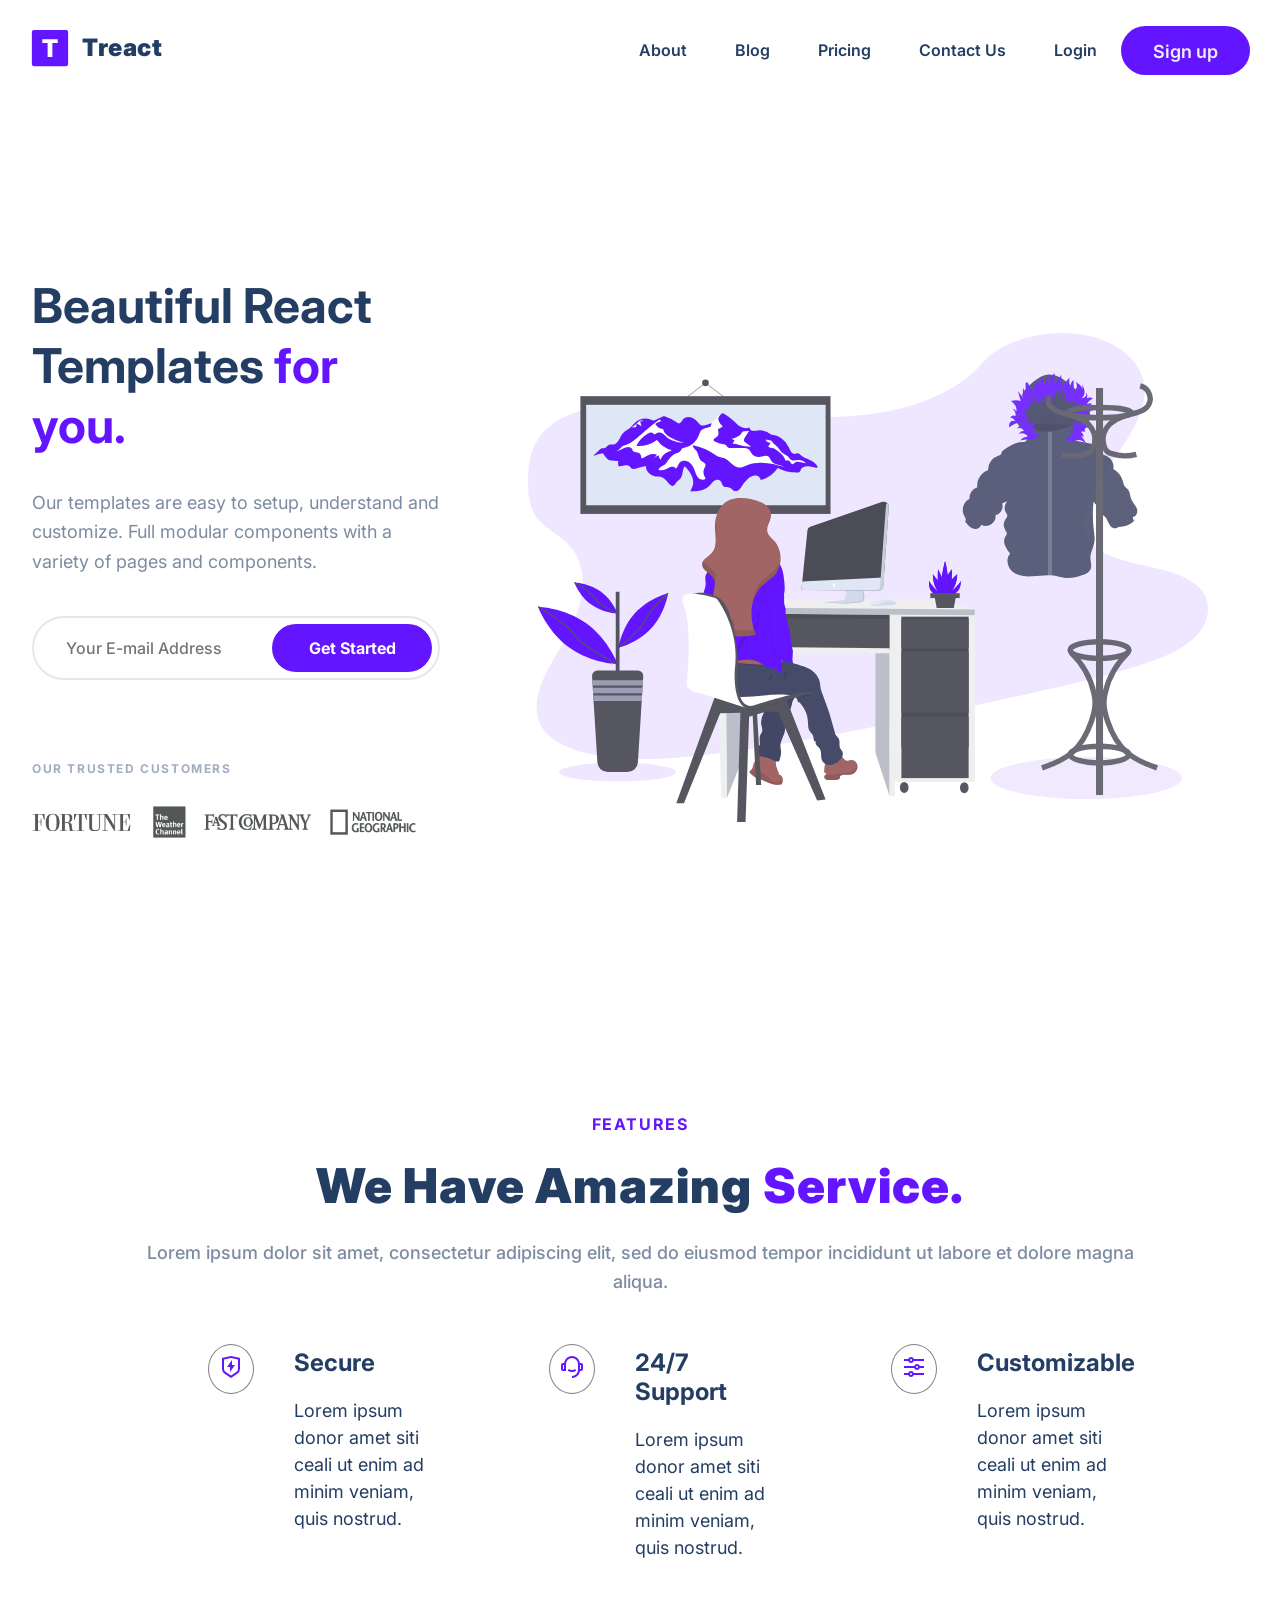
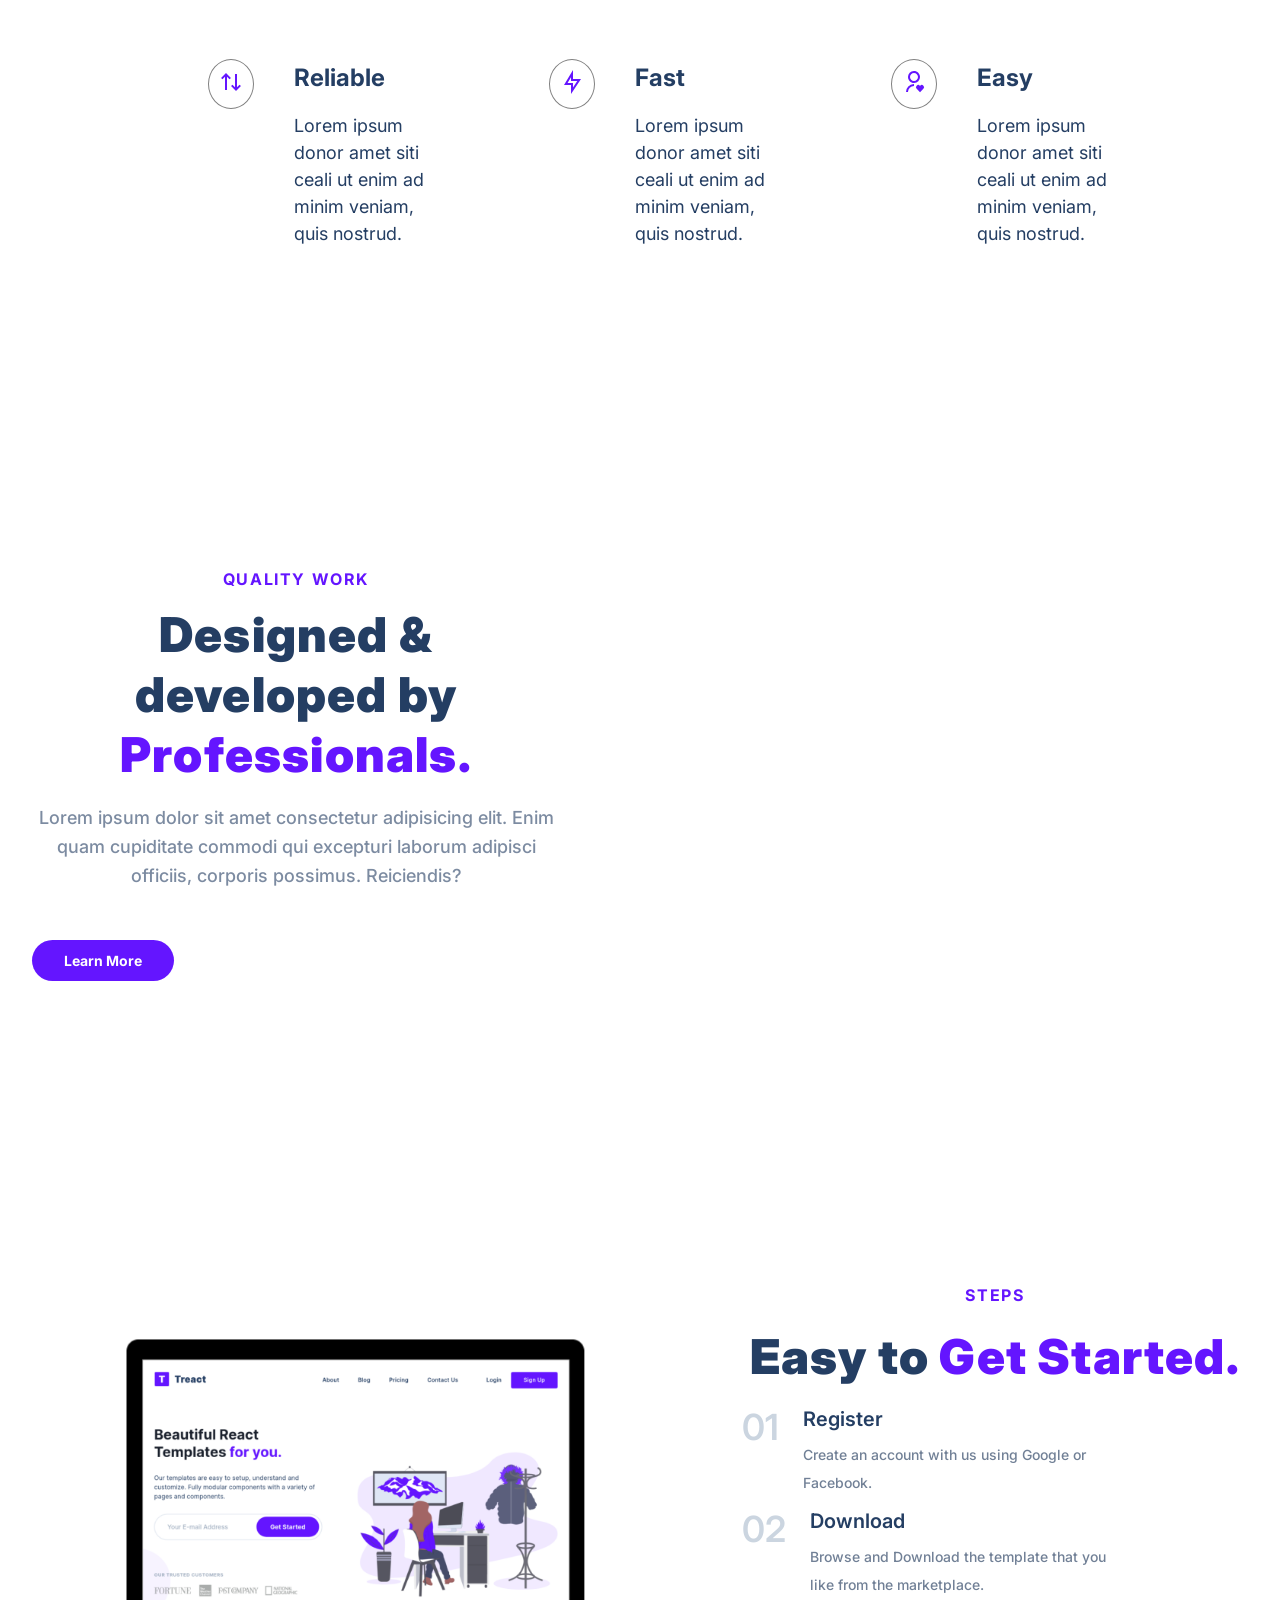
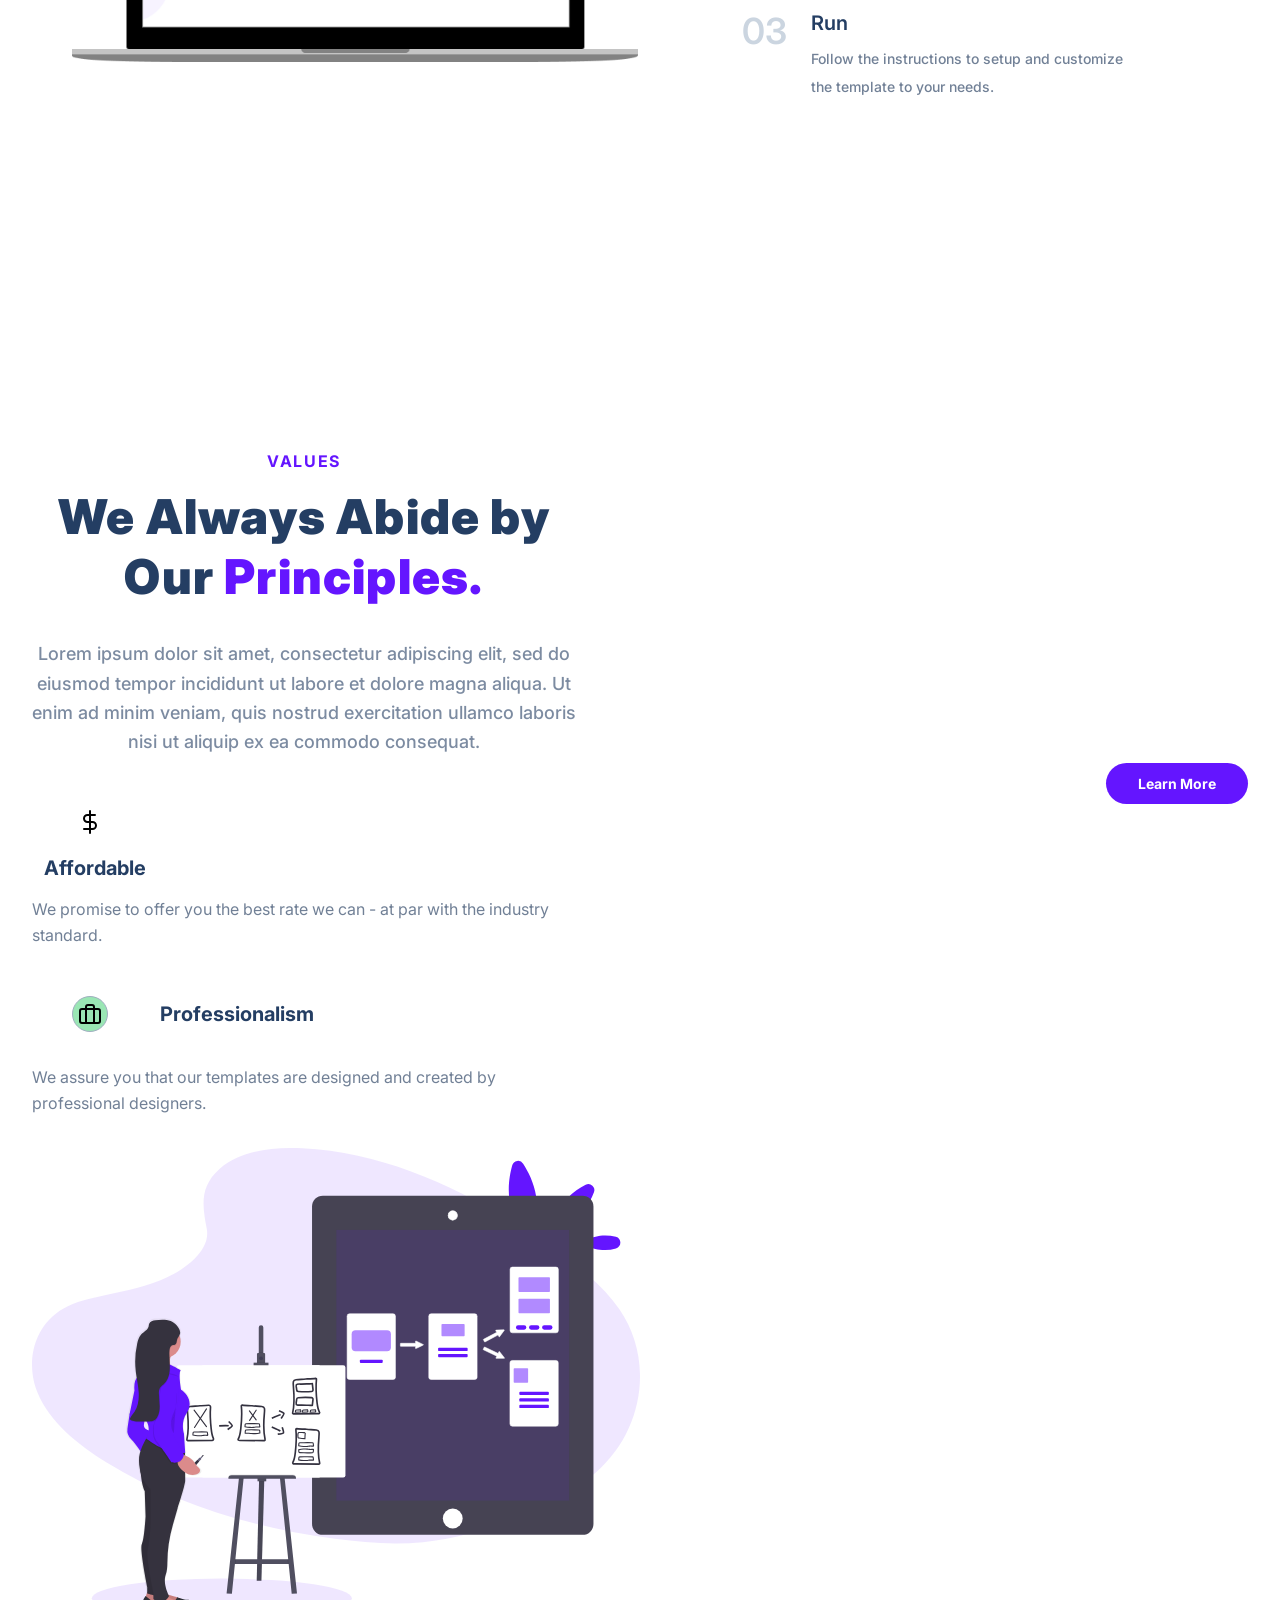
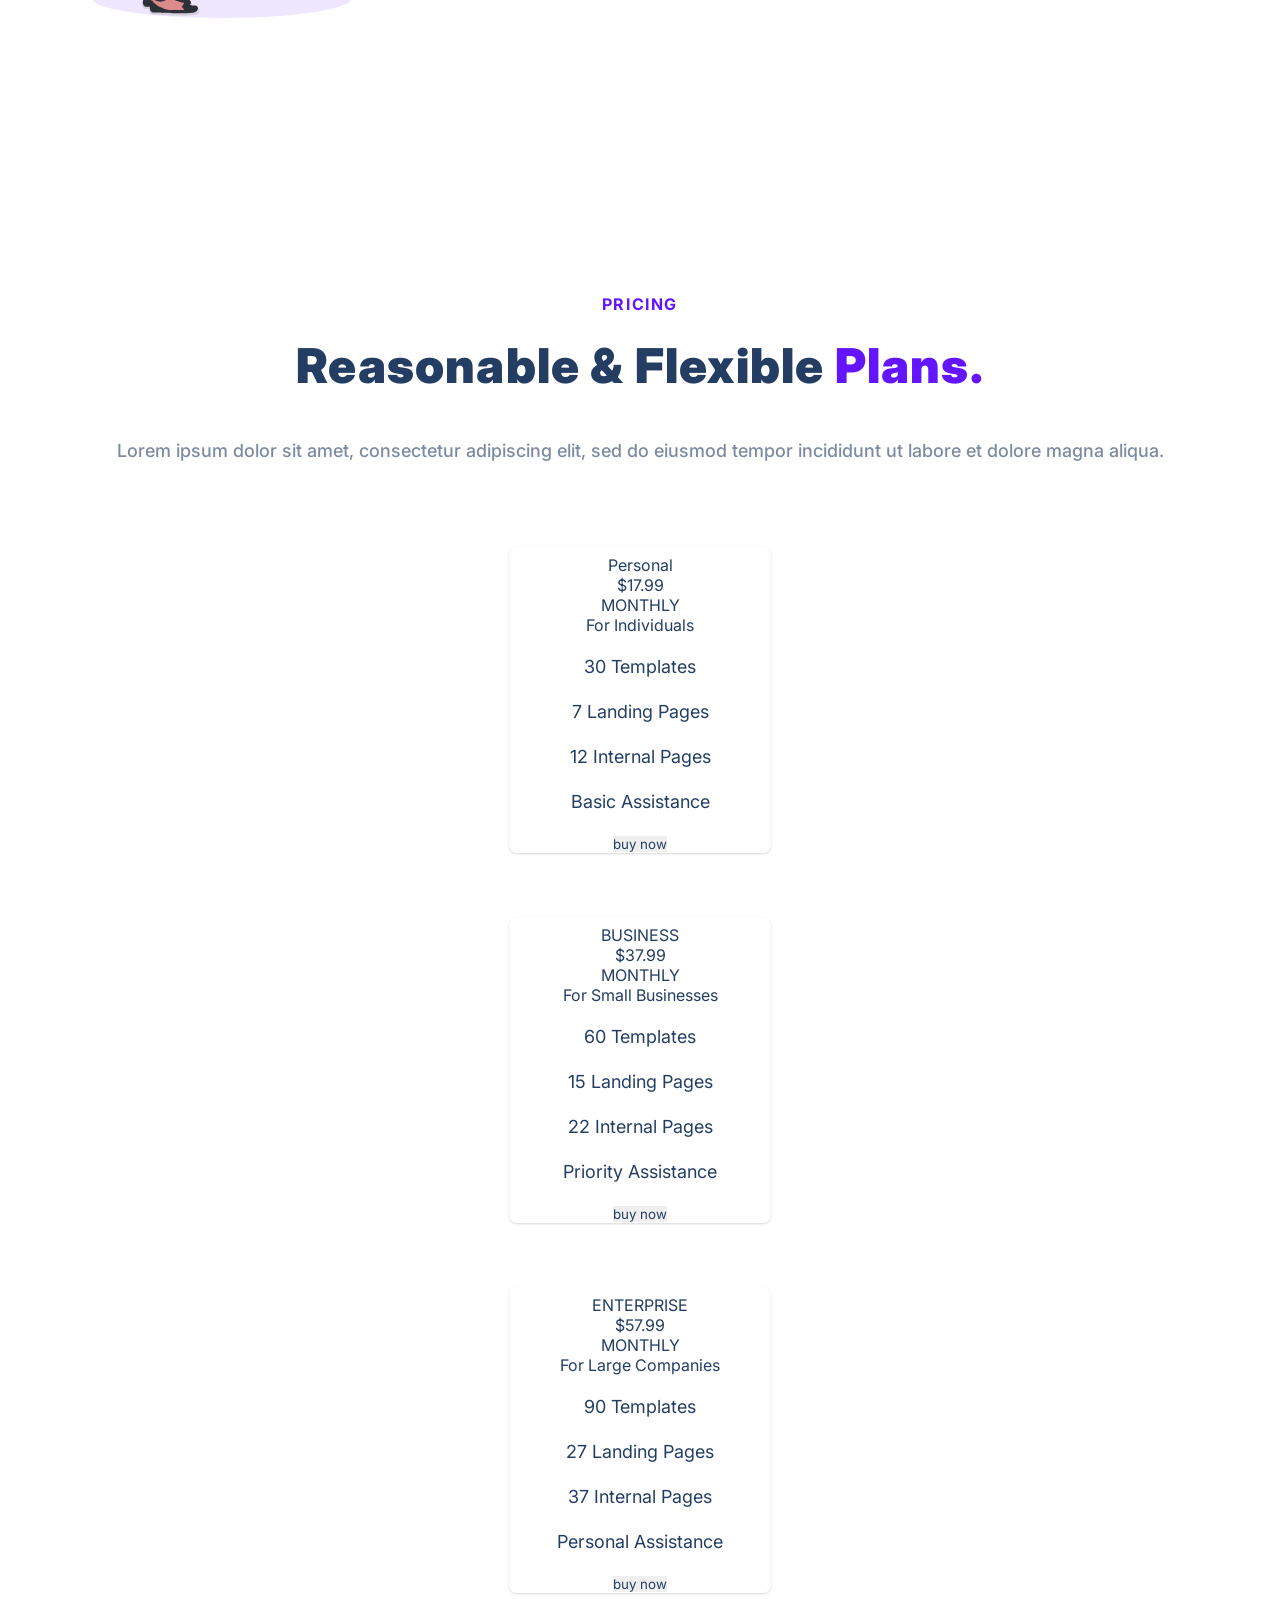
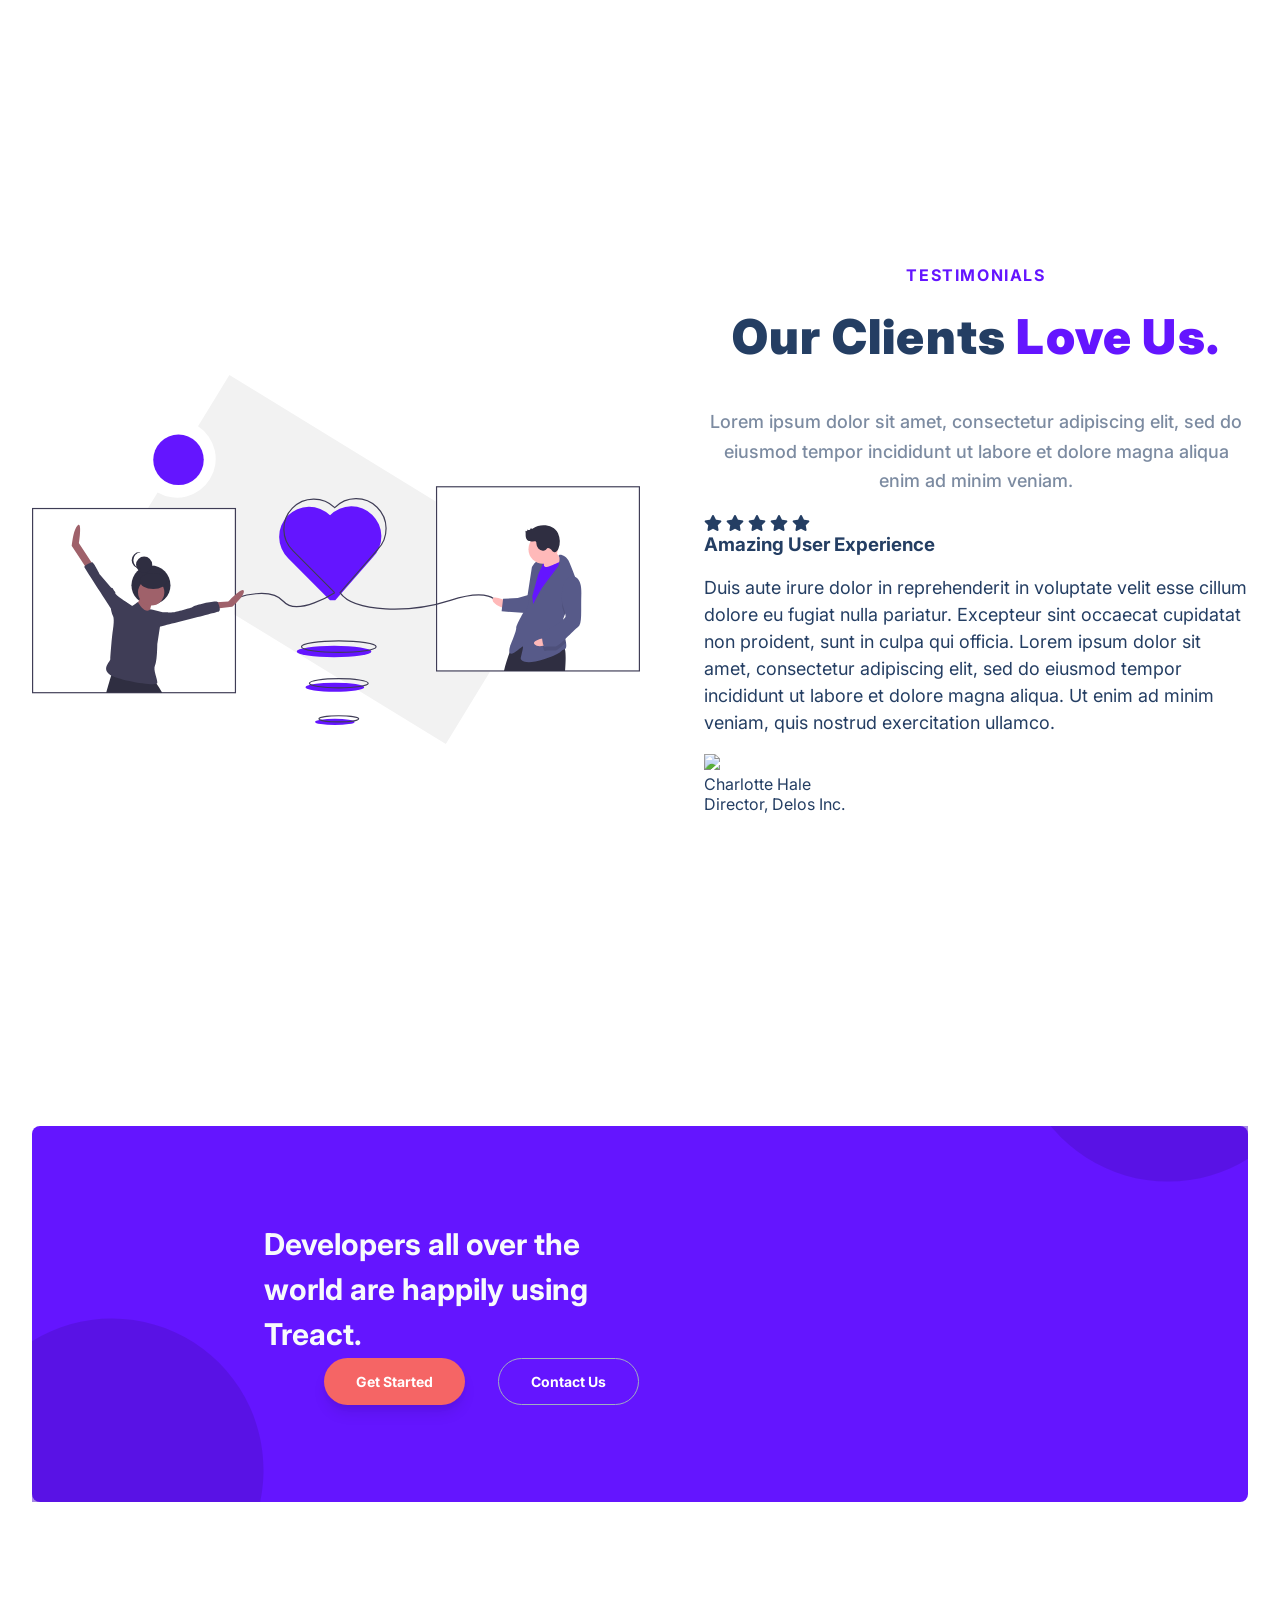
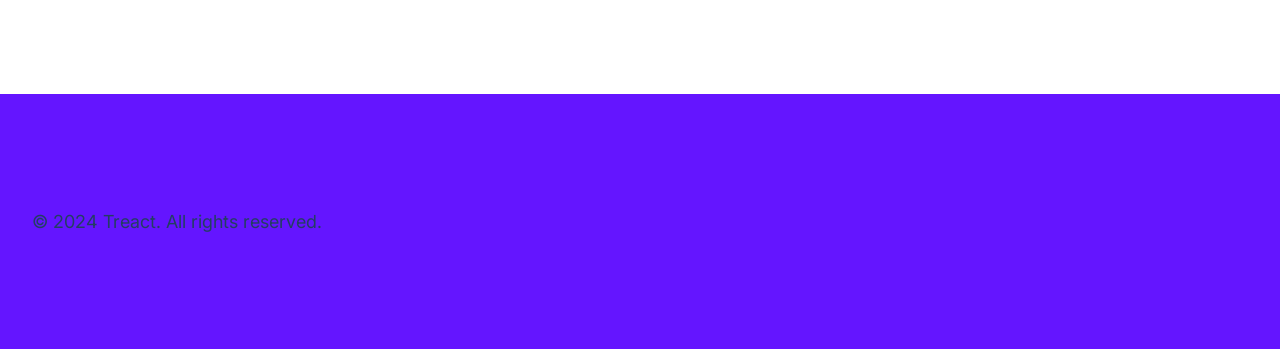
==== index.html @ 2ad857be "seventh commit" ====
<!DOCTYPE html>
<html lang="en">

<head>

    <meta charset="UTF-8">

    <meta http-equiv="X-UA-Compatible" content="IE=edge">

    <meta name="viewport" content="width=device-width, initial-scale=1.0">

    <title>Document</title>

    <link rel="stylesheet" href="style.css">

    <link rel="stylesheet" href="https://pro.fontawesome.com/releases/v5.10.0/css/all.css"
        integrity="sha384-AYmEC3Yw5cVb3ZcuHtOA93w35dYTsvhLPVnYs9eStHfGJvOvKxVfELGroGkvsg+p" crossorigin="anonymous" />

    <script src="script.js" defer></script>

</head>

<body>

    <section id="landing">

        <nav>

            <div class="row nav__row">

                <div class="nav__logo">

                    <img class="nav__logo--img" src="./assets 3/logo.2c489fc453a1783cbadacf914efa3df6.svg" alt="LOGO" />

                    <div class="nav__logo--title">Treact</div>

                </div>

                <div class="nav__links">

                    <a href="#" class="nav__link">About</a>

                    <a href="#" class="nav__link">Blog</a>

                    <a href="#" class="nav__link">Pricing</a>

                    <a href="#" class="nav__link">Contact Us</a>

                    <a href="#" class="nav__link login">Login</a>

                    <a href=""#signup" class="menu__link menu__link--primary" onclick="closeMenu" ()>Sign up</a> 

                </div>

                <button class="btn__menu" onclick="openMenu()">

                    <svg xmlns="http://www.w3.org/2000/svg" width="24" height="24" viewBox="0 0 24 24" fill="none"
                        stroke="currentColor" stroke-width="2" stroke-linecap="round" stroke-linejoin="round"
                        class="btn__menu--svg">

                        <line x1="3" y1="12" x2="21" y2="12"></line>

                        <line x1="3" y1="6" x2="21" y2="6"></line>

                        <line x1="3" y1="18" x2="21" y2="18"></line>

                    </svg>

                </button>

            </div>

        </nav>

        <div class="modal">

            <button class="btn__menu btn__menu--close" onclick="closeMenu()">

                <svg xmlns="http://www.w3.org/2000/svg" width="24" height="24" viewBox="0 0 24 24" fill="none"
                    stroke="currentColor" stroke-width="2" stroke-linecap="round" stroke-linejoin="round"
                    class="light___StyledCloseIcon-lj69nl-14 fASujC">

                    <line x1="18" y1="6" x2="6" y2="18"></line>

                    <line x1="6" y1="6" x2="18" y2="18"></line>

                </svg>

            </button>

            <div class="modal__links">

                <a class="modal__link">About</a>

                <a class="modal__link">Blog</a>

                <a class="modal__link">Pricing</a>

                <a class="modal__link">Contact Us</a>

                <a class="modal__link">Login</a>

                <a class="modal__link modal__link--primary">Sign Up</a>

            </div>

        </div>

        <header>

            <div class="container">

                <div class="row">

                    <div class="header__description">

                        <h1>

                            Beautiful React Templates <span class="purple"> for you.</span>

                        </h1>

                        <p class="header__description--para">

                            Our templates are easy to setup, understand and customize. Full

                            modular components with a variety of pages and components.

                        </p>

                        <div class="header_email">

                            <input type="text" class="header_email--input" placeholder="Your E-mail Address" >

                            <button class="header__email--btn">Get Started</button>

                        </div>

                        <p class="header__customers-title">OUR TRUSTED CUSTOMERS</p>

                        <img src="./assets 3/customers-logo-strip.680ac7c2e8ae28161d2c.png" class="header__customers" />

                    </div>

                    <figure class="header__img--wrapper">

                        <img src="./assets 3/design-illustration-2.6da6a00b20c07c4a9b65d1870679e1b8.svg"
                            class="header__img" />

                    </figure>

                </div>

            </div>

        </header>

    </section>

    <main>

        <section id="features">

            <div class="container">

                <div class="row__narrow">

                    <h4 class="section__tag">Features</h4>

                    <h2 class="section__title">

                        We Have Amazing <span class="purple">Service.</span>

                    </h2>

                    <div class="section__para">

                        Lorem ipsum dolor sit amet, consectetur adipiscing elit, sed do

                        eiusmod tempor incididunt ut labore et dolore magna aliqua.

                    </div>

                    <div class="features">

                        <div class="feature">

                            <div class="feature__row">

                                <figure class="feature__img--wrapper">
                                    <img src="./assets 3/shield-icon.daefe14b320b14fbd9cbd18908ac93ec.svg"
                                        class="feature__img" />
                                </figure>
                               

                                <div class="feature__text">

                                    <h2 class="feature__title">Secure</h2>

                                    <p class="feature__para">Lorem ipsum donor amet siti ceali ut enim ad minim veniam,
                                        quis nostrud.</p>

                                </div>

                            </div>

                        </div>

                        <div class="feature">

                            <div class="feature__row">

                                <figure class="feature__img--wrapper">

                                    <img src="./assets 3/support-icon.f9253ffa8cb6ffde5bbaa05eb5136375.svg"
                                        class="feature__img" />

                                </figure>

                                <div class="feature__text">

                                    <h2 class="feature__title">24/7 Support</h2>

                                    <p class="feature__para">Lorem ipsum donor amet siti ceali ut enim ad minim veniam,
                                        quis nostrud.</p>

                                </div>

                            </div>

                        </div>

                        <div class="feature">

                            <div class="feature__row">

                                <figure class="feature__img--wrapper">

                                    <img src="./assets 3/customize-icon.367468c90fd796009b97fbfba67b2c6a.svg"
                                        class="feature__img" />

                                </figure>

                                <div class="feature__text">

                                    <h2 class="feature__title">Customizable</h2>

                                    <p class="feature__para">Lorem ipsum donor amet siti ceali ut enim ad minim veniam,
                                        quis nostrud.</p>

                                </div>

                            </div>

                        </div>

                        <div class="feature">

                            <div class="feature__row">

                                <figure class="feature__img--wrapper">

                                    <img src="./assets 3/reliable-icon.1367510a8f0a1bec76dc425d25f92f43.svg"
                                        class="feature__img" />

                                </figure>

                                <div class="feature__text">

                                    <h2 class="feature__title">Reliable</h2>

                                    <p class="feature__para">Lorem ipsum donor amet siti ceali ut enim ad minim veniam,
                                        quis nostrud.</p>

                                </div>

                            </div>

                        </div>

                        <div class="feature">

                            <div class="feature__row">

                                <figure class="feature__img--wrapper">

                                    <img src="./assets 3/fast-icon.dbb971a73d4805d2fc3bcdacdb55beba.svg"
                                        class="feature__img" />

                                </figure>

                                <div class="feature__text">

                                    <h2 class="feature__title">Fast</h2>

                                    <p class="feature__para">Lorem ipsum donor amet siti ceali ut enim ad minim veniam,
                                        quis nostrud.</p>

                                </div>

                            </div>

                        </div>

                        <div class="feature">

                            <div class="feature__row">

                                <figure class="feature__img--wrapper">

                                    <img src="./assets 3/simple-icon.673b7e1750b2a4ef32907fc164828d00.svg"
                                        class="feature__img" />

                                </figure>

                                <div class="feature__text">

                                    <h2 class="feature__title">Easy</h2>

                                    <p class="feature__para">Lorem ipsum donor amet siti ceali ut enim ad minim veniam,
                                        quis nostrud.</p>

                                </div>

                            </div>

                        </div>

                    </div> <!-- closes .features -->

                </div> <!-- closes .row__narrow -->

            </div> <!-- closes .container -->

        </section>

        <section id="quality">

            <div class="container">

                <div class="row">

                    <div class="quality__description">

                        <div class="section__tag">Quality Work</div>

                        <h2 class="section__title">

                            Designed &amp; developed by

                            <span class="purple">Professionals.</span>

                        </h2>

                        <p class="section__para">

                            Lorem ipsum dolor sit amet consectetur adipisicing elit. Enim

                            quam cupiditate commodi qui excepturi laborum adipisci officiis,

                            corporis possimus. Reiciendis?

                        </p>

                        <button class="btn">Learn More</button>

                    </div>

                    
                </div>

            </div>

        </section>

        <section id="steps">

            <div class="container">

                <div class="row">

                    <figure class="steps__img--wrapper">

                        <img src="./assets 3/hero-screenshot-2.241aac1fbc66db29d873.png" class="steps__img"
                            alt="Dashboard Screenshot" />

                    </figure>

                    <div class="steps__description">

                        <div class="section__tag">STEPS</div>

                        <h2 class="section__title">

                            Easy to <span class="purple">Get Started.</span>

                        </h2>

                        <div class="steps__list">

                            <div class="step">

                                <div class="step__number">01</div>

                                <div class="step__description">

                                    <div class="step__title">Register</div>

                                    <p class="step__para">Create an account with us using Google or Facebook.</p>

                                </div>

                            </div>

                            <div class="step">

                                <div class="step__number">02</div>

                                <div class="step__description">

                                    <div class="step__title">Download</div>

                                    <p class="step__para">Browse and Download the template that you like from the
                                        marketplace.</p>

                                </div>

                            </div>

                            <div class="step">

                                <div class="step__number">03</div>

                                <div class="step__description">

                                    <div class="step__title">Run</div>

                                    <p class="step__para">Follow the instructions to setup and customize the template to
                                        your needs.</p>

                                </div>

                            </div>

                        </div> <!-- closes .steps__list -->

                    </div> <!-- closes .steps__description -->

                </div> <!-- closes .row -->

            </div> <!-- closes .container -->

        </section>

        <section id="values">

            <div class="container">

                <div class="row">

                    <div class="values__description">

                        <div class="section__tag">VALUES</div>

                        <h2 class="section__title">

                            We Always Abide by Our <span class="purple">Principles.</span>

                        </h2>

                        <div class="section__para">

                            Lorem ipsum dolor sit amet, consectetur adipiscing elit, sed do

                            eiusmod tempor incididunt ut labore et dolore magna aliqua. Ut

                            enim ad minim veniam, quis nostrud exercitation ullamco laboris

                            nisi ut aliquip ex ea commodo consequat.

                        </div>

                        <div class="values_list">

                            <div class="value"

                            <div class="value__title">

                                <figure class="value__img--wrapper">
                                    <svg xmlns="http://www.w3.org/2000/svg" width="24" height="24" viewBox="0 0 24 24" fill="none" stroke="black" stroke-width="2" stroke-linecap="round" stroke-linejoin="round" class="value__img">
                        <line x1="12" y1="1" x2="12" y2="23"></line>
                        <path d="M17 5H9.5a3.5 3.5 0 0 0 0 7h5a3.5 3.5 0 0 1 0 7H6"></path>
                      </svg>
                                </figure>

                                <div class="value__name">Affordable</div>

                            </div>

                            <div class="value__para">

                                We promise to offer you the best rate we can - at par with the industry standard.

                            </div>
                            </div>
<div class="value">
                            <div class="value__title">

                                <figure class="value__img--wrapper">

                                    <svg xmlns="http://www.w3.org/2000/svg" width="24" height="24" viewBox="0 0 24 24"
                                        fill="none" stroke="black" stroke-width="2"
                                        stroke-linecap="round" stroke-linejoin="round" class="value__img">

                                        <rect x="2" y="7" width="20" height="14" rx="2" ry="2"></rect>

                                        <path d="M16 21V5a2 2 0 0 0-2-2h-4a2 2 0 0 0-2 2v16"></path>

                                    </svg>

                                </figure>

                                <div class="value__name">Professionalism</div>

                            </div>

                            <div class="value__para">

                                We assure you that our templates are designed and created by professional designers.

                            </div>
                            </div>

                        </div> <!-- closes .values_list -->

                        <button class="btn">Learn More</button>

                    </div> <!-- closes .values__description -->

                    <img class="values__img"
                        src="./assets 3/prototype-illustration.21bc4b3f612a2f257c3d361067582485.svg" />

                </div> <!-- closes .row -->

            </div> <!-- closes .container -->

        </section>

        <section id="pricing">

            <div class="container">

                <div class="row">

                    <div class="section__tag">pricing</div>

                    <h2 class="section__title">

                        Reasonable &amp; Flexible <span class="purple">Plans.</span>

                    </h2>

                    <p class="section__para">

                        Lorem ipsum dolor sit amet, consectetur adipiscing elit, sed do

                        eiusmod tempor incididunt ut labore et dolore magna aliqua.

                    </p>

                    <div class="plans">

                        <!-- Personal Plan -->

                        <div class="plan">

                            <div class="plan__stripe"></div>

                            <div class="plan__top">

                                <div class="plan__name">Personal</div>

                                <div class="plan__price">$17.99</div>

                                <div class="plan__duration">MONTHLY</div>

                            </div>

                            <div class="plan__middle">

                                <div class="plan__target">For Individuals</div>

                                <p class="plan__feature">30 Templates</p>

                                <p class="plan__feature">7 Landing Pages</p>

                                <p class="plan__feature">12 Internal Pages</p>

                                <p class="plan__feature">Basic Assistance</p>

                            </div>

                            <div class="plan__bottom">

                                <button class="plan__button">buy now</button>

                            </div>

                        </div>

                        <!-- Business Plan -->

                        <div class="plan">

                            <div class="plan__stripe"></div>

                            <div class="plan__top">

                                <div class="plan__name">BUSINESS</div>

                                <div class="plan__price">$37.99</div>

                                <div class="plan__duration">MONTHLY</div>

                            </div>

                            <div class="plan__middle">

                                <div class="plan__target">For Small Businesses</div>

                                <p class="plan__feature">60 Templates</p>

                                <p class="plan__feature">15 Landing Pages</p>

                                <p class="plan__feature">22 Internal Pages</p>

                                <p class="plan__feature">Priority Assistance</p>

                            </div>

                            <div class="plan__bottom">

                                <button class="plan__button">buy now</button>

                            </div>

                        </div>

                        <!-- Enterprise Plan -->

                        <div class="plan">

                            <div class="plan__stripe"></div>

                            <div class="plan__top">

                                <div class="plan__name">ENTERPRISE</div>

                                <div class="plan__price">$57.99</div>

                                <div class="plan__duration">MONTHLY</div>

                            </div>

                            <div class="plan__middle">

                                <div class="plan__target">For Large Companies</div>

                                <p class="plan__feature">90 Templates</p>

                                <p class="plan__feature">27 Landing Pages</p>

                                <p class="plan__feature">37 Internal Pages</p>

                                <p class="plan__feature">Personal Assistance</p>

                            </div>

                            <div class="plan__bottom">

                                <button class="plan__button">buy now</button>

                            </div>

                        </div>

                    </div> <!-- closes .plans -->

                </div> <!-- closes .row -->

            </div> <!-- closes .container -->

        </section>

        <section id="testimonials">

            <div class="container">

                <div class="row">

                    <img src="./assets 3/love-illustration.c759090fa833369ad6ffb6eb19cacb3e.svg" alt=""
                        class="testimonials__img" />

                    <div class="testimonials__description">

                        <div class="section__tag">testimonials</div>

                        <h2 class="section__title">

                            Our Clients <span class="purple">Love Us.</span>

                        </h2>

                        <p class="section__para">

                            Lorem ipsum dolor sit amet, consectetur adipiscing elit, sed do

                            eiusmod tempor incididunt ut labore et dolore magna aliqua enim

                            ad minim veniam.

                        </p>

                        <div class="testimonial">

                            <div class="testimonial__rating">

                                <i class="fas fa-star" aria-hidden="true"></i>

                                <i class="fas fa-star" aria-hidden="true"></i>

                                <i class="fas fa-star" aria-hidden="true"></i>

                                <i class="fas fa-star" aria-hidden="true"></i>

                                <i class="fas fa-star" aria-hidden="true"></i>

                            </div>

                            <h3 class="testimonial__title">Amazing User Experience</h3>

                            <p class="testimonial__para">

                                Duis aute irure dolor in reprehenderit in voluptate velit esse

                                cillum dolore eu fugiat nulla pariatur. Excepteur sint

                                occaecat cupidatat non proident, sunt in culpa qui officia.

                                Lorem ipsum dolor sit amet, consectetur adipiscing elit, sed

                                do eiusmod tempor incididunt ut labore et dolore magna aliqua.

                                Ut enim ad minim veniam, quis nostrud exercitation ullamco.

                            </p>

                            <div class="testimonial__bottom">

                                <div class="testimonial__profile">

                                    <img src="https://images.unsplash.com/photo-1494790108377-be9c29b29330?ixlib=rb-1.2.1&amp;ixid=eyJhcHBfaWQiOjEyMDd9&amp;auto=format&amp;fit=facearea&amp;facepad=3.25&amp;w=512&amp;h=512&amp;q=80"
                                        class="testimonial__img" />

                                    <div class="testimonial__details">

                                        <div class="testimonial__name">Charlotte Hale</div>

                                        <div class="testimonial__role">Director, Delos Inc.</div>

                                    </div>

                                </div> <!-- closes .testimonial__profile -->

                                <div class="testimonial__buttons">

                                    <button class="testimonial__button">

                                        <svg fill="none" stroke="rgb(100,21,255)" stroke-linecap="round"
                                            stroke-linejoin="round" stroke-width="3" viewBox="0 0 24 24">

                                            <path d="M10 19l-7-7m0 0l7-7m-7 7h18"></path>

                                        </svg>

                                    </button>

                                    <div class="divider"></div>

                                    <button class="testimonial__button">

                                        <svg fill="none" stroke="rgb(100,21,255)" stroke-linecap="round"
                                            stroke-linejoin="round" stroke-width="3" viewBox="0 0 24 24">

                                            <path d="M14 5l7 7m0 0l-7 7m7-7H3"></path>

                                        </svg>

                                    </button>

                                </div> <!-- closes .testimonial__buttons -->

                            </div> <!-- closes .testimonial__bottom -->

                        </div> <!-- closes .testimonial -->

                    </div> <!-- closes .testimonials__description -->

                </div> <!-- closes .row -->

            </div> <!-- closes .container -->

        </section>

        <section id="start">

            <div class="container">

                <div class="row">

                    <svg viewBox="0 0 600 600" class="start__blob--1">

                        <g transform="translate(300,300)">

                            <path
                                d="M153.6,-239C199.1,-209.8,236,-167.2,258.4,-118C280.9,-68.9,288.9,-13.1,281.2,40.4C273.5,93.9,250.1,145.2,214.7,186.1C179.3,226.9,131.9,257.4,80,272.6C28.2,287.8,-28.2,287.8,-80,272.6C-131.9,257.4,-179.3,226.9,-214.7,186.1C-250.1,145.2,-273.5,93.9,-281.2,40.4C-288.9,-13.1,-280.9,-68.9,-258.4,-118C-236,-167.2,-199.1,-209.8,-153.6,-239C-108.1,-268.3,-54.1,-284.1,0,-284.1C54.1,-284.1,108.1,-268.3,153.6,-239Z"
                                fill="rgb(80,17,204)"></path>

                        </g>

                    </svg>

                    <svg viewBox="0 0 600 600" class="start__blob--2">

                        <g transform="translate(300,300)">

                            <path
                                d="M153.6,-239C199.1,-209.8,236,-167.2,258.4,-118C280.9,-68.9,288.9,-13.1,281.2,40.4C273.5,93.9,250.1,145.2,214.7,186.1C179.3,226.9,131.9,257.4,80,272.6C28.2,287.8,-28.2,287.8,-80,272.6C-131.9,257.4,-179.3,226.9,-214.7,186.1C-250.1,145.2,-273.5,93.9,-281.2,40.4C-288.9,-13.1,-280.9,-68.9,-258.4,-118C-236,-167.2,-199.1,-209.8,-153.6,-239C-108.1,-268.3,-54.1,-284.1,0,-284.1C54.1,-284.1,108.1,-268.3,153.6,-239Z"
                                fill="rgb(80,17,204)"></path>

                        </g>

                    </svg>

                    <div class="start__container">

                        <div class="start__row">

                            <div class="start__title">

                                Developers all over the world are happily using Treact.

                            </div>

                            <div class="start__buttons">

                                <button class="start__button btn">Get Started</button>

                                <button class="start__button btn">Contact Us</button>

                            </div>

                        </div>

                    </div>

                </div>

            </div>

        </section>

    </main>

    <footer>

        <div class="row footer__row">

            <p>&copy; 2024 Treact. All rights reserved.</p>

        </div>

    </footer>

</body>

</html>
---- style.css ----
@import url('https://fonts.googleapis.com/css2?family=Inter:wght@100;200;300;400;500;600;700;800;900&display=swap');

* {
    margin: 0;
    padding: 0;
    box-sizing: border-box;
    font-family: 'Inter', system-ui;
    color: #243e63;
}

body {
    max-width: 100vw;
    overflow-x: hidden;
    padding-top: 100px;
}

section {
    margin: 80px 0;
}

.row {
    width: 100%;
    max-width: 1280px;
    margin: 0 auto;
}

.row__narrow {
    width: 100%;
    max-width: 1024px;
    margin: 0 auto;
}

.container {
    padding: 96px 0;
}

.purple {
    color: #6415ff;
}

section {
    padding: 0 32px;
}

main {
    margin-bottom: 96px;
}


/* 

NAVBAR ↓

*/


nav {
    position: fixed;
    top: 0;
    left: 0;
    right: 0;
    z-index: 1000;
    display: flex;
    justify-content: space-between;
    align-items: center;
    width: 100%;
    height: 100px;
    padding: 0 30px;
    transition: all 300ms ease-in-out;
}

.nav__container {
    display: flex;
    justify-content: space-between;
    align-items: center;
    width: 100%;
    max-width: 1280px;
    margin: 0 auto;
}

.nav__links {
    display: flex;
    align-items: center;
}
.nav__link {
    margin: 0 24px;
    font-size: 16px;
    font-weight: 600;
    color: #243e63;
    text-decoration: none;
}

.nav__link:hover {
    text-decoration: underline;
}

.nav__link--primary {
    padding: 12px 32px;
    background-color: #6415ff;
    color: #fff !important;
    border-radius: 9999px;
    border: none;
    text-decoration: none;
}

.nav__link--primary:hover {
    background-color: #4c167f;
}

.nav__buttons {
    display: flex;
    align-items: center;
}

.nav--scrolled {
    background-color: #fff;
    box-shadow: 0 2px 4px rgba(0,0,0,0.1);
}

.nav__logo {
    display: flex;
    align-items: center;
    margin: 8px 0;
    padding-bottom: 4px;
}

.nav__logo--img {
    height: 40px;
    width: 40px;
}

.nav__logo--title {
    font-weight: 900;
    font-size: 24px;
    margin-left: 12px;
    padding-bottom: 2px;
    letter-spacing: 0.6px;
}

.btn__menu {
    display: none;
    background: transparent;
    border: none;
    transition: all 300ms ease;
    background-color: rgb(80, 10, 172);
  color: white;
  padding: 12px 20px;
  border: none;
  border-radius: 6px;
  cursor: pointer;
}

.menu__link--primary {
    color: #f7fafc;
    padding: 12px 32px;
    background: #6415ff;
    border-radius: 500px;
    border: none;
}
.menu__link {
    color: #f6f7fbf4;
    font-size: 18px;
    font-weight: 600;
    line-height: 1.5;
    margin: 8px 0;
    padding-bottom: 8px;
    border-bottom: 2px solid transparent;
}
a {
    display: inline;
    text-decoration: none;
}

.header_email {
    width: 100%;
    max-width: 448px;
    position: relative;
    display: flex;
}

.header_email--input {
    width: 100%;
    padding: 20px 32px;
    border-radius: 500px;
    border: 2px solid rgb(229, 231, 235);
    font-size: 16px;
    font-weight: 500;
}

.header__email--btn {
    position: absolute;
    right: 8px;
    top: 50%;
    transform: translateY(-50%);
    height: calc(100% - 16px);
    width: 160px;
    border-radius: 500px;
    border: none;
    background-color: #6415ff;
    color: #fff;
    font-weight: 700;
    font-size: 16px;
    cursor: pointer;
    transition: all 300ms ease;
}

.header__email--btn:hover {
    
    background-color: #4c167f
}

button {
    cursor: pointer;
    border: none;
}

.modal {
    position: fixed;
    top: 0;
    left: 0;
    right: 0;
    height: 378px;
    margin: 24px 16px;
    padding: 32px;
    background-color: #fff;
    border: 1px solid rgb(229, 231, 235);
    border-radius: 8px;
    z-index: 4;
    visibility: hidden;
    opacity: 0;
    transform: translateX(300%);
    transition: all 300ms ease;
}

.modal__links {
    width: 100%;
    height: 100%;
    display: flex;
    flex-direction: column;
    align-items: center;
}

.modal__link {
    color: #1a202c;
    font-size: 18px;
    font-weight: 600;
    line-height: 1.5;
    margin: 8px 0;
    padding-bottom: 4px;
    border-bottom: 2px solid transparent;
}

.modal__link--primary {
    color: #f7fafc;
    padding: 12px 32px;
    background: #6415ff;
    border-radius: 500px;
    border: none;
}

.menu--open .modal {
    visibility: visible;
    opacity: 1;
    transform: translateX(0);
}

.btn__menu--close {
    position: fixed;
    top: 24px;
    right: 18px;
}


 

HEADER / ABOUT US ↓

*/


header {
    height: 100vh;
    position: relative;
}

.container {
    padding: 0 32px;
    height: 100%;
}

.row {
    width: 100%;
    max-width: 1280px;
    margin: 0 auto;
    display: flex;
    align-items: center;
    justify-content: space-between;
    height: 100%;
}

.header__description {
    width: 40%;
    padding-right: 48px;
}

.header__description h1 {
    font-size: 48px;
    line-height: 1.25;
}

.header__description--para {
    font-size: 18px;
    color: #7c8ba1;
    line-height: 1.625;
    margin-top: 32px;
}

.header_email {
    margin-top: 40px;
}

.header__customers-title {
    margin-top: 80px;
    font-size: 12px;
    font-weight: 700;
    letter-spacing: 1.6px;
    color: #a0aec0;
}

.header__customers {
    margin-top: 16px;
    width: 100%;
    max-width: 384px;
}

.header__img--wrapper {
    width: 60%;
}

.header__img {
    width: 100%;
}

/*

Features

*/

.features {
    display: flex;
    flex-wrap: wrap;
}

.feature {
    width: calc(100%/3);
}

    .feature__row {
        padding: 32px 8px;
        margin: 0 16px;
    }

.feature__row {
    display: flex;
    align-items: flex-start;
    padding: 32px 24px;
}
* {
    margin: 0;
    padding: 0;
    box-sizing: border-box;
    font-family: "Inter", sans-serif;
    color: #243e63;
}

div {
    display: block;
    unicode-bidi: isolate;
}

.section__title, .section__tag, .section__para{
    text-align: center;
}

.feature__img {
    width: 24px;
    height: 24px;
}

.feature__img--wrapper {
    border-radius: 50%;
    border: 1px solid gray;
    padding: 10px;
}

img {
    width: 100%;
}
* {
    margin: 0;
    padding: 0;
    box-sizing: border-box;
    font-family: "Inter", sans-serif;
    color: #243e63;
}

img {
    overflow-clip-margin: content-box;
    overflow: clip;
}

.row__narrow {
    width: 100%;
    max-width: 1024px;
    margin: 0 auto;
}
.row__narrow {
    width: 100%;
    max-width: 1024px;
    margin: 0 auto;
}

.section__para {
    font-size: 18px;
    font-weight: 500;
    color: #7c8ba1;
    line-height: 1.625;
}

* {
    margin: 0;
    padding: 0;
    box-sizing: border-box;
    font-family: "Inter", sans-serif;
    color: #243e63;
}



/* 

QUALITY WORK ↓

*/


#quality .row {
    display: flex;
    justify-content: space-between;
    align-items: left;
}

.quality__description {
        margin-right: 0px;
        padding-right: 48px;
        text-align: left
    }

.quality__description, .quality__img--wrapper {
    width: 50%;
}

.quality__description {
    max-width: 576px;
    margin-right: 64px;
}

.section__tag {
    font-size: 16px;
    color: #6415ff;
    letter-spacing: 1.6px;
    font-weight: 700;
    text-transform: uppercase;
}

#quality .section__title, #values .section__title {
    line-height: 1.25;
}

    .section__title {
        font-size: 36px;
    }

.section__title {
    font-size: 48px;
    font-weight: 900;
    color: rgb(36, 62, 99);
    line-height: 1.5;
    margin: 16px 0;
    letter-spacing: 0.025em;
}

h2 {
    display: block;
    font-size: 1.5em;
    margin-block-start: 0.83em;
    margin-block-end: 0.83em;
    margin-inline-start: 0px;
    margin-inline-end: 0px;
    font-weight: bold;
    unicode-bidi: isolate;
}

.purple {
    color: #6415ff;
}

.section__para {
    font-size: 18px;
    font-weight: 500;
    color: #7c8ba1;
    line-height: 1.625;
}

p {
    font-size: 18px;
    line-height: 1.5;
}

p {
    display: block;
    margin-block-start: 1em;
    margin-block-end: 1em;
    margin-inline-start: 0px;
    margin-inline-end: 0px;
    unicode-bidi: isolate;
}

#quality .btn {
    margin-top: 32px;
    text-align: center;
}

.btn {
    background-color: #6415ff;
    padding: 12px 32px;
    border: none;
    border-radius: 500px;
    font-size: 14px;
    color: #fff;
    font-weight: bold;
    transition: all 300ms ease;
    cursor: pointer;
    text-align: center;
}

.btn {
    background-color: #6415ff;
    padding: 12px 32px;
    border: none;
    border-radius: 500px;
    font-size: 14px;
    color: #fff;
    font-weight: bold;
    transition: all 300ms;
}

.quality__img--wrapper {
    border-radius: 4px;
    border: 1px solid rgb(229, 231, 235);
    position: relative;
    margin: 0 56px;
    z-index: 2;
    display: flex;
}

.quality__description, .quality__img--wrapper {
    width: 50%;
}

figure {
    display: block;
    margin-block-start: 1em;
    margin-block-end: 1em;
    margin-inline-start: 40px;
    margin-inline-end: 40px;
    unicode-bidi: isolate;
}

/* 

STEPS ↓

*/

.step {
    display: flex;
}

.container {
    padding: 96px 0;
}

* {
    margin: 0;
    padding: 0;
    box-sizing: border-box;
    font-family: "Inter", sans-serif;
    color: #243e63;
}

div {
    display: block;
    unicode-bidi: isolate;
}

#steps .row {
    display: flex;
    justify-content: space-between;
    align-items: center;
}

.row {
    width: 100%;
    max-width: 1280px;
    margin: 0 auto;
}

.steps__description, .steps__img--wrapper {
    width: 50%;
}

.steps__img--wrapper {
    display: flex;
    position: relative;
}

.steps__img {
    z-index: 2;
}

.steps__grid {
        height: 5rem;
        width: 5rem;
        bottom: -50px;
    }

    .steps__grid {
    position: absolute;
    bottom: -100px;
    left: 50%;
    transform: translateX(-50%);
    width: 10rem;
    height: 10rem;
    opacity: 0.8;
    z-index: -10;
    color: rgb(100, 21, 255);
    fill: currentColor;
}

img {
    width: 100%;
}

.section__tag {
    font-size: 16px;
    color: #6415ff;
    letter-spacing: 1.6px;
    font-weight: 700;
    text-transform: uppercase;
}

.section__title {
    font-size: 48px;
    font-weight: 900;
    color: rgb(36, 62, 99);
    line-height: 1.5;
    margin: 16px 0;
    letter-spacing: 0.025em;
}

.step__title {
    font-weight: 600;
    font-size: 20px;
    color: #243e63;
    line-height: 1;
}

.step__para {
    font-size: 14px;
    color: #718096;
    margin-top: 12px;
    font-weight: 500;
    line-height: 2;
}

.steps__description {
    padding: 32px 0;
    padding-left: 64px;
}

.step__description {
    display: flex;
    flex-direction: column;
    margin-left: 24px;
    max-width: 320px;
}

.steps__description, .steps__img--wrapper {
    width: 50%;
}

.step__number {
    color: #cbd5e0;
    font-size: 36px;
    font-weight: 600;
    line-height: 1;
}


/* 

VALUES ↓

*/

.value {
display: flex;
}

#values .row {
    display: flex;
    justify-content: space-between;
    align-items: center;
}

.section {
    padding: 0 32px;
}

.container {
    padding: 96px 0;
}

.row {
    width: 100%;
    max-width: 1280px;
    margin: 0 auto;
}

.values__description, .values__img {
    width: 50%;
}

.values__description {
    padding: 32px 64px 32px 0;
    text-align:left
}

.section__tag {
    font-size: 16px;
    color: #6415ff;
    letter-spacing: 1.6px;
    font-weight: 700;
    text-transform: uppercase;
}

#values .section__title {
    margin-top: 16px;
    margin-bottom: 32px;
}

#quality .section__title, #values .section__title {
    line-height: 1.25;
}

    .section__title {
        font-size: 36px;
    }

    .section__title {
    font-size: 48px;
    font-weight: 900;
    color: rgb(36, 62, 99);
    line-height: 1.5;
    margin: 16px 0;
    letter-spacing: 0.025em;
}

.purple {
    color: #6415ff;
}

.section__para {
        font-size: 16px;
    }

    .section__para {
    font-size: 18px;
    font-weight: 500;
    color: #7c8ba1;
    line-height: 1.625;
}

.value {
    margin-top: 2rem;
    margin-right: 2rem;
    align-items: flex-start;
    display: flex;
    flex-direction: column;
}

.value__title {
    display: flex;
    align-items: center;
}

.value__title:nth-child(1) .value__img--wrapper {
    border: 1px solid #a0aec0;
    border-radius: 50%;
    background-color: #9ae6b4;
}

.value__name {
    margin-left: 12px;
    font-size: 20px;
    font-weight: bold;
    color: #243e63;
}

.value__para {
    margin-top: 16px;
    line-height: 1.625;
    color: #718096;
}

.value:nth-of-type(2) {
    margin-top: 32px;
}

/*.value:nth-child(2) .value__img--wrapper {
    border: #a0aec0;
    border-radius: 50px;
    background-color: #feb2b2;
}*/

.value__title:nth-child(3) .value__img--wrapper {
    border: 1px solid #a0aec0;
    border-radius: 50%;
    background-color: #feb2b2;
}

.value__img--wrapper {
    border-radius: 50%;
    display: flex;
    justify-content: center;
    align-items: center;
    width: 36px;
    height: 36px;
}
.values__list {
        max-width: 20rem;
        flex-direction: column;
    }

.values__list {
    margin-left: 0px;
    margin-right: 0px;
    display: flex;
    max-width: none;
    flex-direction: row;
}

    

.value:nth-of-type(1) {
    margin-top: 32px;
    margin-right: 32px;
}

.btn {
    background-color: #6415ff;
    padding: 12px 32px;
    border: none;
    border-radius: 500px;
    font-size: 14px;
    color: #fff;
    font-weight: bold;
    transition: all 300ms ease;
    cursor: pointer;
}

.btn {
    background-color: #6415ff;
    padding: 12px 32px;
    border: none;
    border-radius: 500px;
    font-size: 14px;
    color: #fff;
    font-weight: bold;
    transition: all 300ms;
}

button {
    cursor: pointer;
    border: none;
}
/*

PRICING ↓

*/


#pricing .row {
    display: flex;
    flex-direction: column;
    align-items: center;
}

    .plan {
        margin-right: 0px;
    }


.plan {
    position: relative;
    margin-top: 4rem;
    display: flex;
    width: 100%;
    max-width: 24rem;
    flex-direction: column;
    border-radius: 0.5rem;
    background-color: rgb(255 255 255);
    padding-left: 2rem;
    padding-right: 2rem;
    margin-right: 2rem;
    padding-top: 0.5rem;
    text-align: center;
    color: rgb(26 32 44);
    box-shadow: rgba(0, 0, 0, 0) 0px 0px 0px 0px, rgba(0, 0, 0, 0) 0px 0px 0px 0px, rgba(0, 0, 0, 0.1) 0px 1px 3px 0px, rgba(0, 0, 0, 0.06) 0px 1px 2px 0px;
}

.plan {
    position: relative;
    margin-top: 4rem;
    display: flex;
    width: 100%;
    max-width: 24rem;
    flex-direction: column;
    border-radius: 0.5rem;
    background-color: rgb(255 255 255);
    padding-left: 2rem;
    padding-right: 2rem;
    margin-right: 2rem;
    padding-top: 0.5rem;
    text-align: center;
    color: rgb(26 32 44);
    box-shadow: rgba(0, 0, 0, 0) 0px 0px 0px 0px, rgba(0, 0, 0, 0) 0px 0px 0px 0px, rgba(0, 0, 0, 0.1) 0px 1px 3px 0px, rgba(0, 0, 0, 0.06) 0px 1px 2px 0px;
}

* {
    margin: 0;
    padding: 0;
    box-sizing: border-box;
    font-family: "Inter", sans-serif;
    color: #243e63;
}
/* 

.plan__stripe {
    position: absolute;
    left: 0px;
    right: 0px;
    top: 0px;
    height: 0.5rem;
    border-top-left-radius: 0.5rem;
    border-top-right-radius: 0.5rem;
}

.plan__top {
    display: flex;
    flex-direction: column;
    padding-top: 2rem;
    padding-bottom: 2rem;
    text-transform: uppercase;
    line-height: 1.625;
}

.plan__middle {
    margin-left: -2rem;
    margin-right: -2rem;
    display: flex;
    flex: 1 1 0%;
    flex-direction: column;
    border-top-width: 2px;
    border-bottom-width: 2px;
    padding: 2rem;
}

* {
    margin: 0;
    padding: 0;
    box-sizing: border-box;
    font-family: "Inter", sans-serif;
    color: #243e63;
}

plan:nth-child(1) .plan__stripe, .plan:nth-child(1) .plan__button {
    color: #f7fafc;
    background: linear-gradient(115deg, rgb(56, 178, 172) 0%, rgb(129, 230, 217) 100%);
}

.plan__button {
        max-width: none;
    }
}

    .plan__bottom {
        padding-left: 2rem;
        padding-right: 2rem;
    }
}

.plan__bottom {
    padding-left: 4rem;
    padding-right: 4rem;
    padding-top: 2rem;
    padding-bottom: 2rem;
}

.plan__button {
    border-radius: 0.25rem;
    background-color: #008080;
    padding: 0.75rem 2rem;
    font-weight: 700;
    color: FFFFFF;
    transition: all 300ms ease;
    width: 100%;
    border-radius: 9999px;
    padding-top: 1rem;
    padding-bottom: 1rem;
    font-size: 0.875rem;
    text-transform: uppercase;
    letter-spacing: 0.05em;
}


button {
    cursor: pointer;
    border: none;
}

button {
    appearance: auto;
    font-style: ;
    font-variant-ligatures: ;
    font-variant-caps: ;
    font-variant-numeric: ;
    font-variant-east-asian: ;
    font-variant-alternates: ;
    font-variant-position: ;
    font-variant-emoji: ;
    font-weight: ;
    font-stretch: ;
    font-size: ;
    font-family: ;
    font-optical-sizing: ;
    font-size-adjust: ;
    font-kerning: ;
    font-feature-settings: ;
    font-variation-settings: ;
    font-language-override: ;
    text-rendering: auto;
    color: buttontext;
    letter-spacing: normal;
    word-spacing: normal;
    line-height: normal;
    text-transform: none;
    text-indent: 0px;
    text-shadow: none;
    display: inline-block;
    text-align: center;
    cursor: default;
    box-sizing: border-box;
    background-color: buttonface;
    margin: 0em 0em 0em 0em;
    padding-block: 1px;
    padding-inline: 6px;
    border-width: 2px;
    border-style: outset;
    border-color: buttonborder;
    border-image: initial;
}


TESTIMONIALS ↓

*/

section {
    padding: 0 32px;
}

* {
    margin: 0;
    padding: 0;
    box-sizing: border-box;
    font-family: "Inter", sans-serif;
    color: #243e63;
}

section {
    display: block;
    unicode-bidi: isolate;
}

#testimonials .container {
        padding-top: 5rem;
        padding-bottom: 5rem;
    }

    #testimonials .container {
    padding-top: 6rem;
    padding-bottom: 6rem;
}

#testimonials .row {
    margin-left: auto;
    margin-right: auto;
    max-width: 1280px;
    display: flex;
    align-items: center;
    justify-content: space-between;
}

#testimonials .row {
    display: flex;
}

.row {
    width: 100%;
    max-width: 1280px;
    margin: 0 auto;
}

.testimonials__img {
        width: 40%;
    }

.testimonials__img, .testimonials__description {
    width: 50%;
}

    .testimonials__description {
        padding-left: 48px;
    }

    .testimonials__description {
        width: calc(100% - 40%);
    }

    .testimonials__description {
    display: flex;
    flex-direction: column;
    padding-left: 64px;
}

.testimonials__img, .testimonials__description {
    width: 50%;
}

/* 

START / CALL TO ACTION ↓

*/

* {
    margin: 0;
    padding: 0;
    box-sizing: border-box;
    font-family: "Inter", sans-serif;
    color: #243e63;
}

#start .row {
    position: relative;
    overflow: hidden;
}

.row {
    width: 100%;
    max-width: 1280px;
    margin: 0 auto;
}

.start__container {
    padding: 96px 0;
    width: 100%;
    background-color: rgb(100, 21, 255);
    border-radius: 8px;
    display: flex;
    justify-content: center;
    align-items: center;
}

.container {
    padding: 96px 0;
}

.start__blob--1 {
    position: absolute;
    bottom: 0px;
    left: 0px;
    height: 20rem;
    width: 20rem;
    transform: translate(-5rem, 8rem);
    color: rgb(80 17 204);
    opacity: 0.5;
}

.start__blob--2 {
    position: absolute;
    top: 0px;
    right: 0px;
    height: 20rem;
    width: 20rem;
    transform: translate(5rem, -16rem);
    color: rgb(80 17 204);
    opacity: 0.5;
}

.start__title {
    color: #f7fafc;
    font-size: 30px;
    font-weight: 700;
    line-height: 1.5;
    z-index: 2;
}

.start__title, .start__buttons {
    width: 50%;
}

.start__buttons {
    display: flex;
    justify-content: flex-end;
}

button {
    cursor: pointer;
    border: none;
}

.start__button:nth-child(1) {
    background: #f56565;
    box-shadow: rgba(0, 0, 0, 0) 0px 0px 0px 0px, rgba(0, 0, 0, 0) 0px 0px 0px 0px, rgba(0, 0, 0, 0.1) 0px 10px 15px -3px, rgba(0, 0, 0, 0.05) 0px 4px 6px -2px;
    margin-right: 32px;
    transition: all 300ms ease;
}

.start__button {
    padding: 20px 40px;
    border-radius: 500px;
    font-weight: 700;
    font-size: 16px;
    color: #f7fafc;
    line-height: 1.5;
    letter-spacing: 0.025;
    margin: 1px;
    z-index: 2;
}

.btn {
    background-color: #6415ff;
    padding: 12px 32px;
    border: none;
    border-radius: 500px;
    font-size: 14px;
    color: #fff;
    font-weight: bold;
    transition: all 300ms ease;
    cursor: pointer;
}

.btn {
    background-color: #6415ff;
    padding: 12px 32px;
    border: none;
    border-radius: 500px;
    font-size: 14px;
    color: #fff;
    font-weight: bold;
    transition: all 300ms;
}

.start__button:nth-child(2) {
    border: 1px solid rgb(160, 174, 192);
    transition: all 300ms ease;
}


/* 

FOOTER ↓

*/


footer {
    padding: 96px 32px;
    background-color: rgb(100, 21, 255);
    margin-bottom: -32px;
    position: relative;
    overflow: hidden;
}


/* 

MOBILE RESPONSIVENESS ↓

*/


@media(max-width: 1280px) {
    header .row {
        align-items: flex-end;
    }
}

@media (max-width: 1024px) {

    .btn__menu {
        display: block;
    }
    header .row {
        flex-direction: column;
        align-items: center;
    }
    footer {
        padding: 80px 32px;
    }
}

@media(max-width: 768px) {
    #quality .row,
    #values .row {
        flex-direction: column-reverse;
    }
    #steps .row,
    #testimonials .row {
        flex-direction: column;
        align-items: center;
    }
    #pricing .row {
        margin-top: 40px;
    }
}

@media(max-width: 640px) {
    .container {
        padding: 80px 0;
    }
    .nav__logo {
        margin: 8px 0;
        padding-bottom: 4px;
    }
    main {
        margin-bottom: 80px;
    }
}
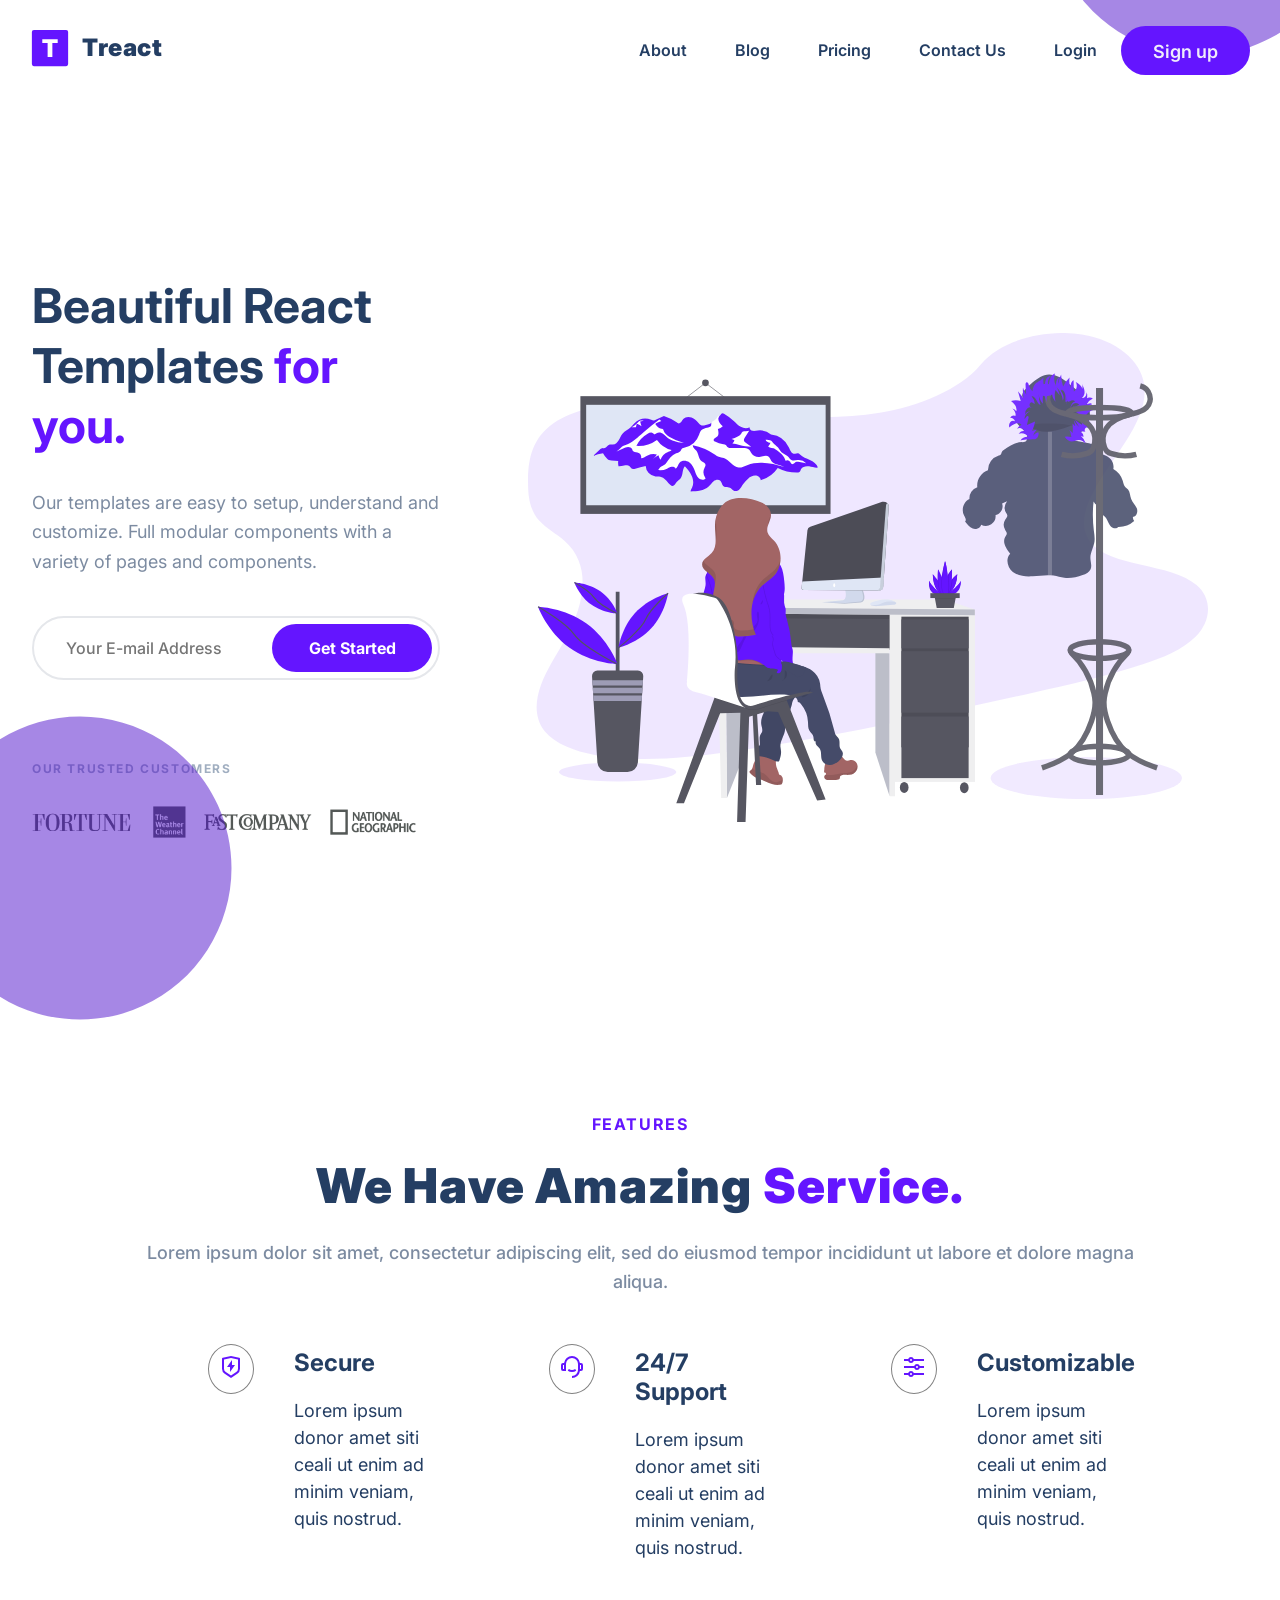
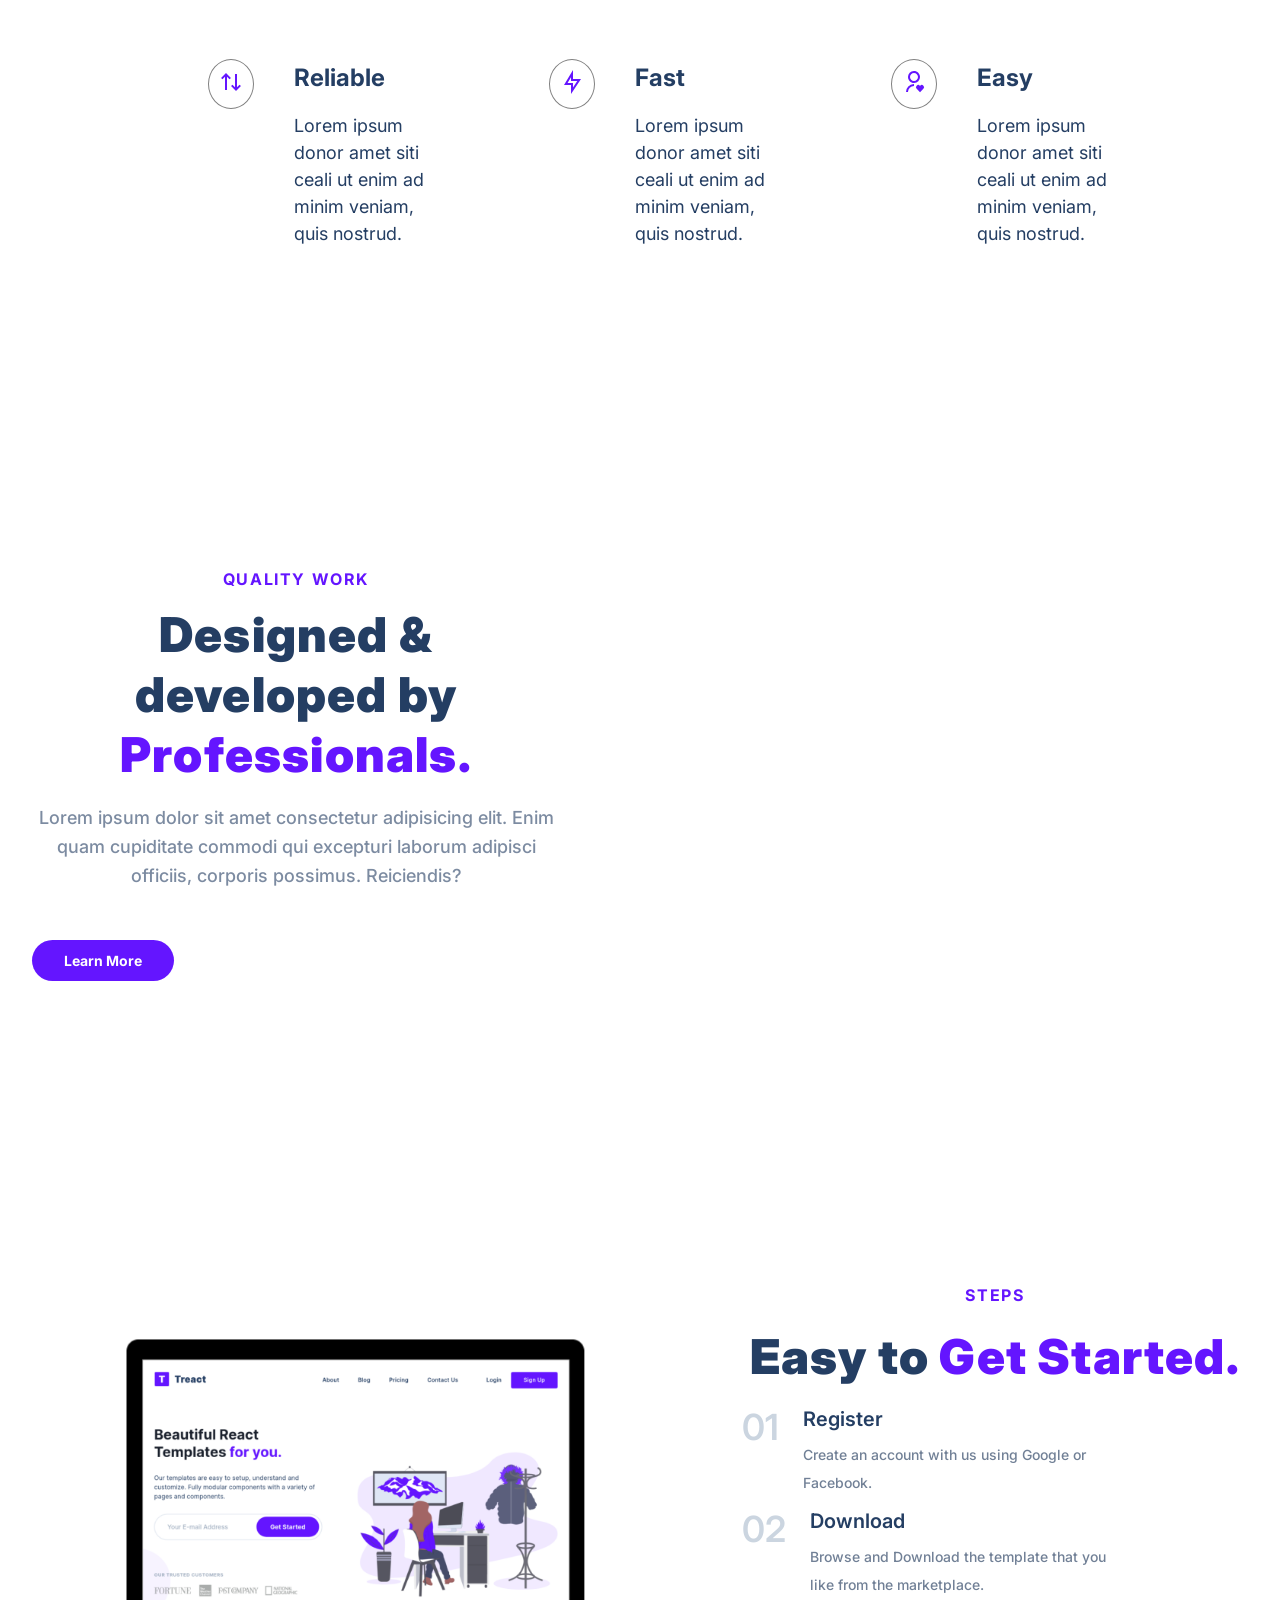
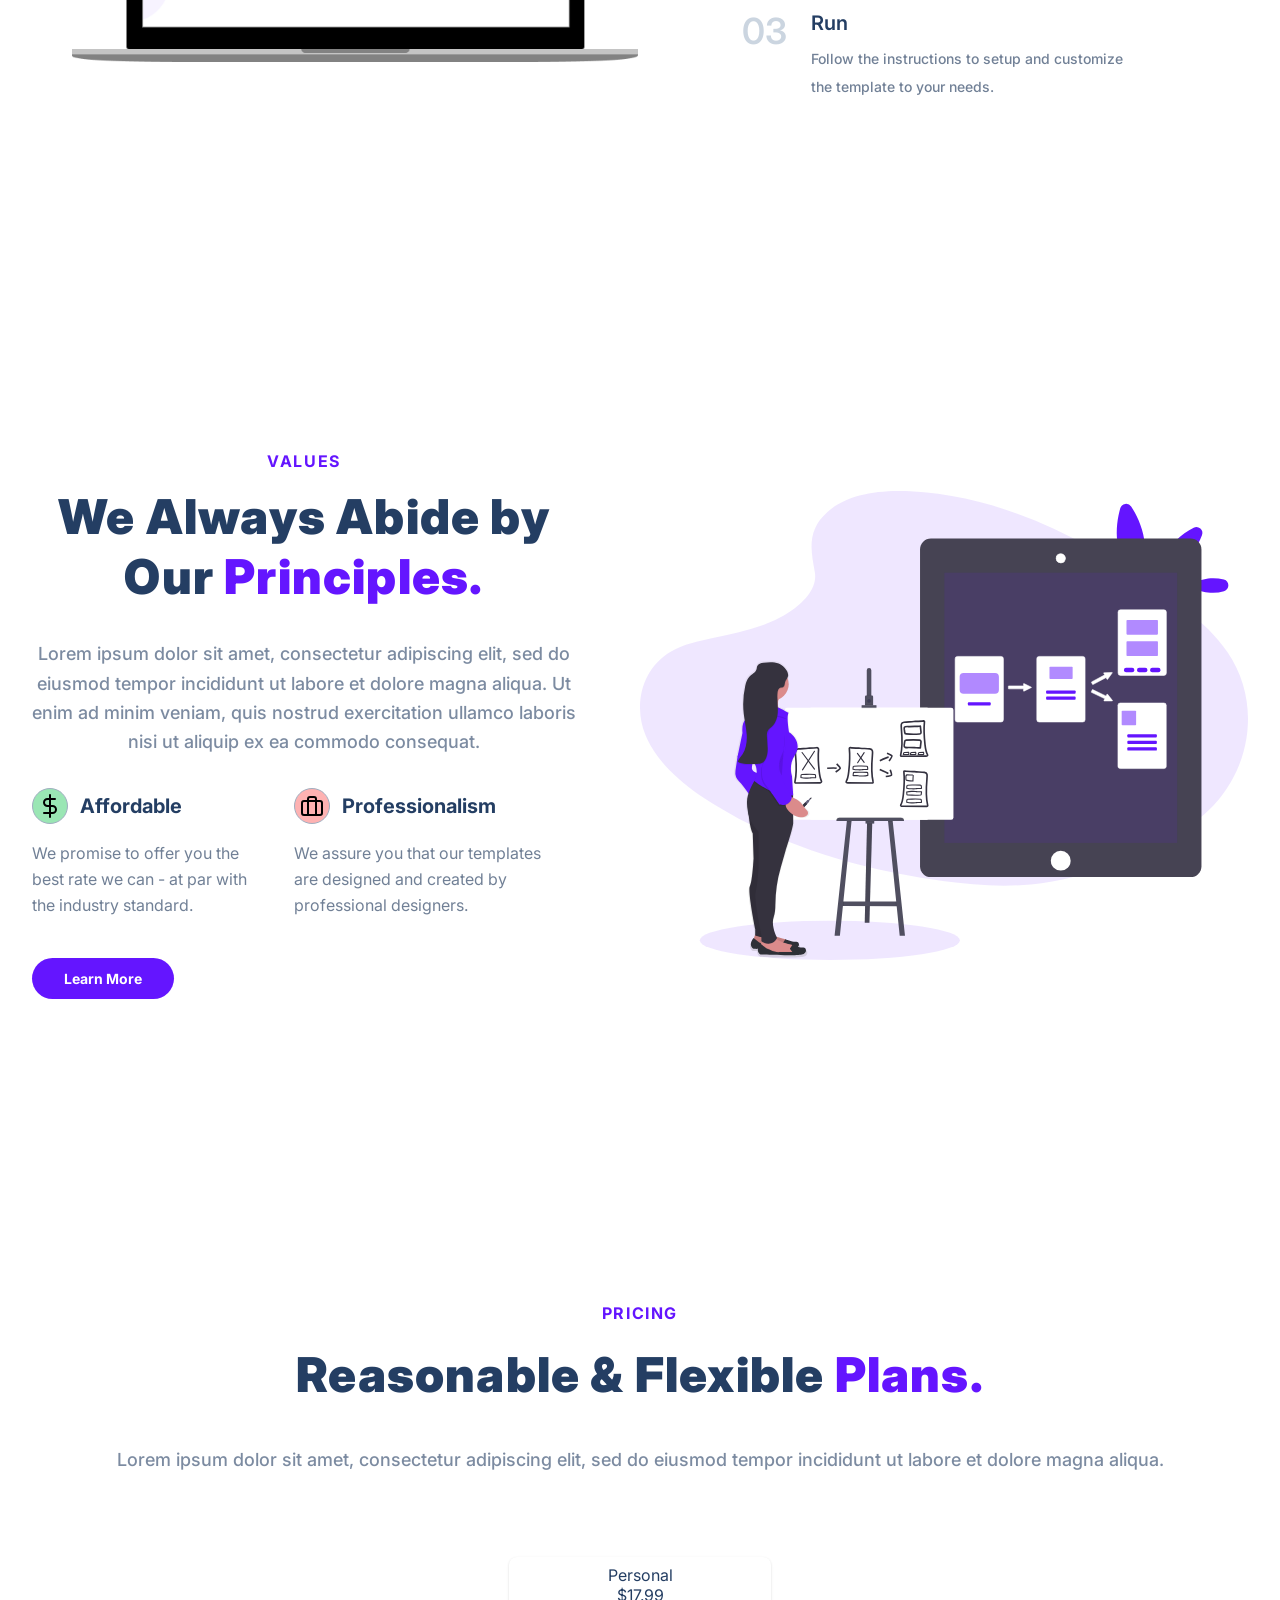
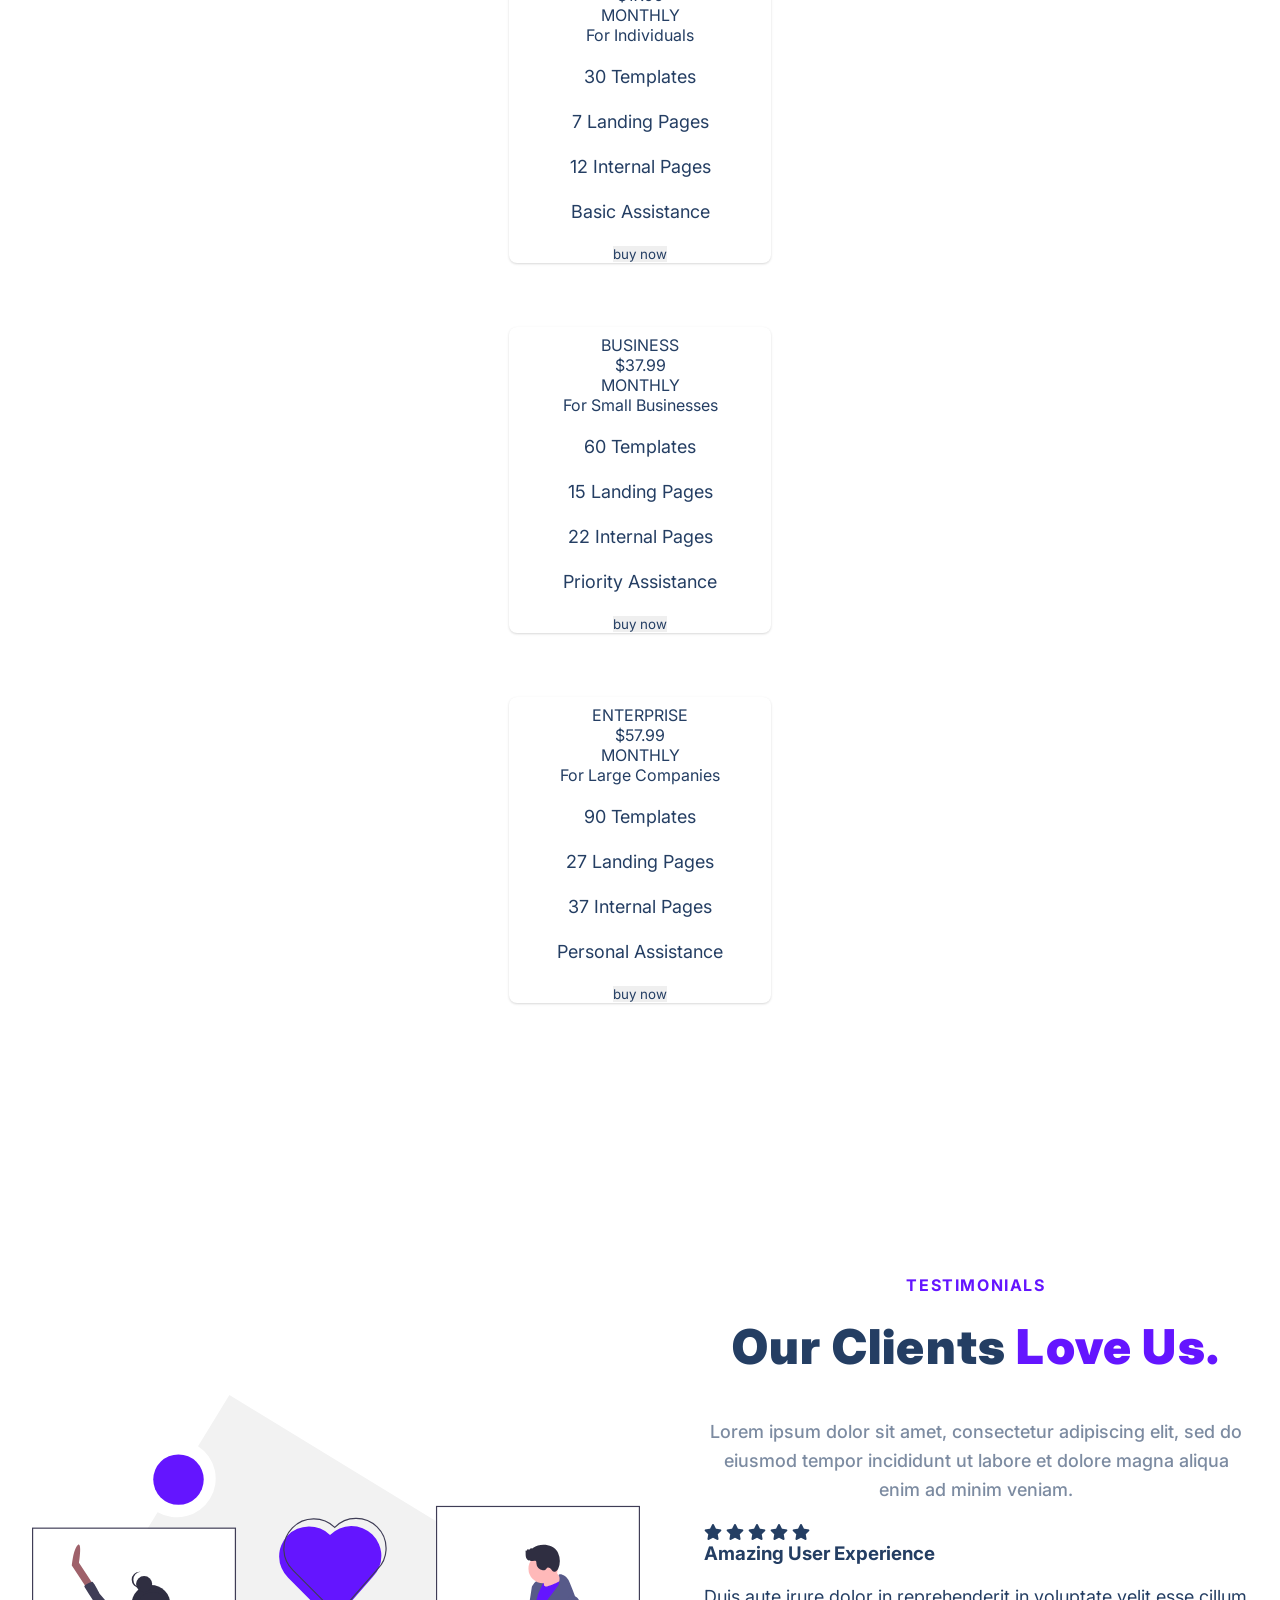
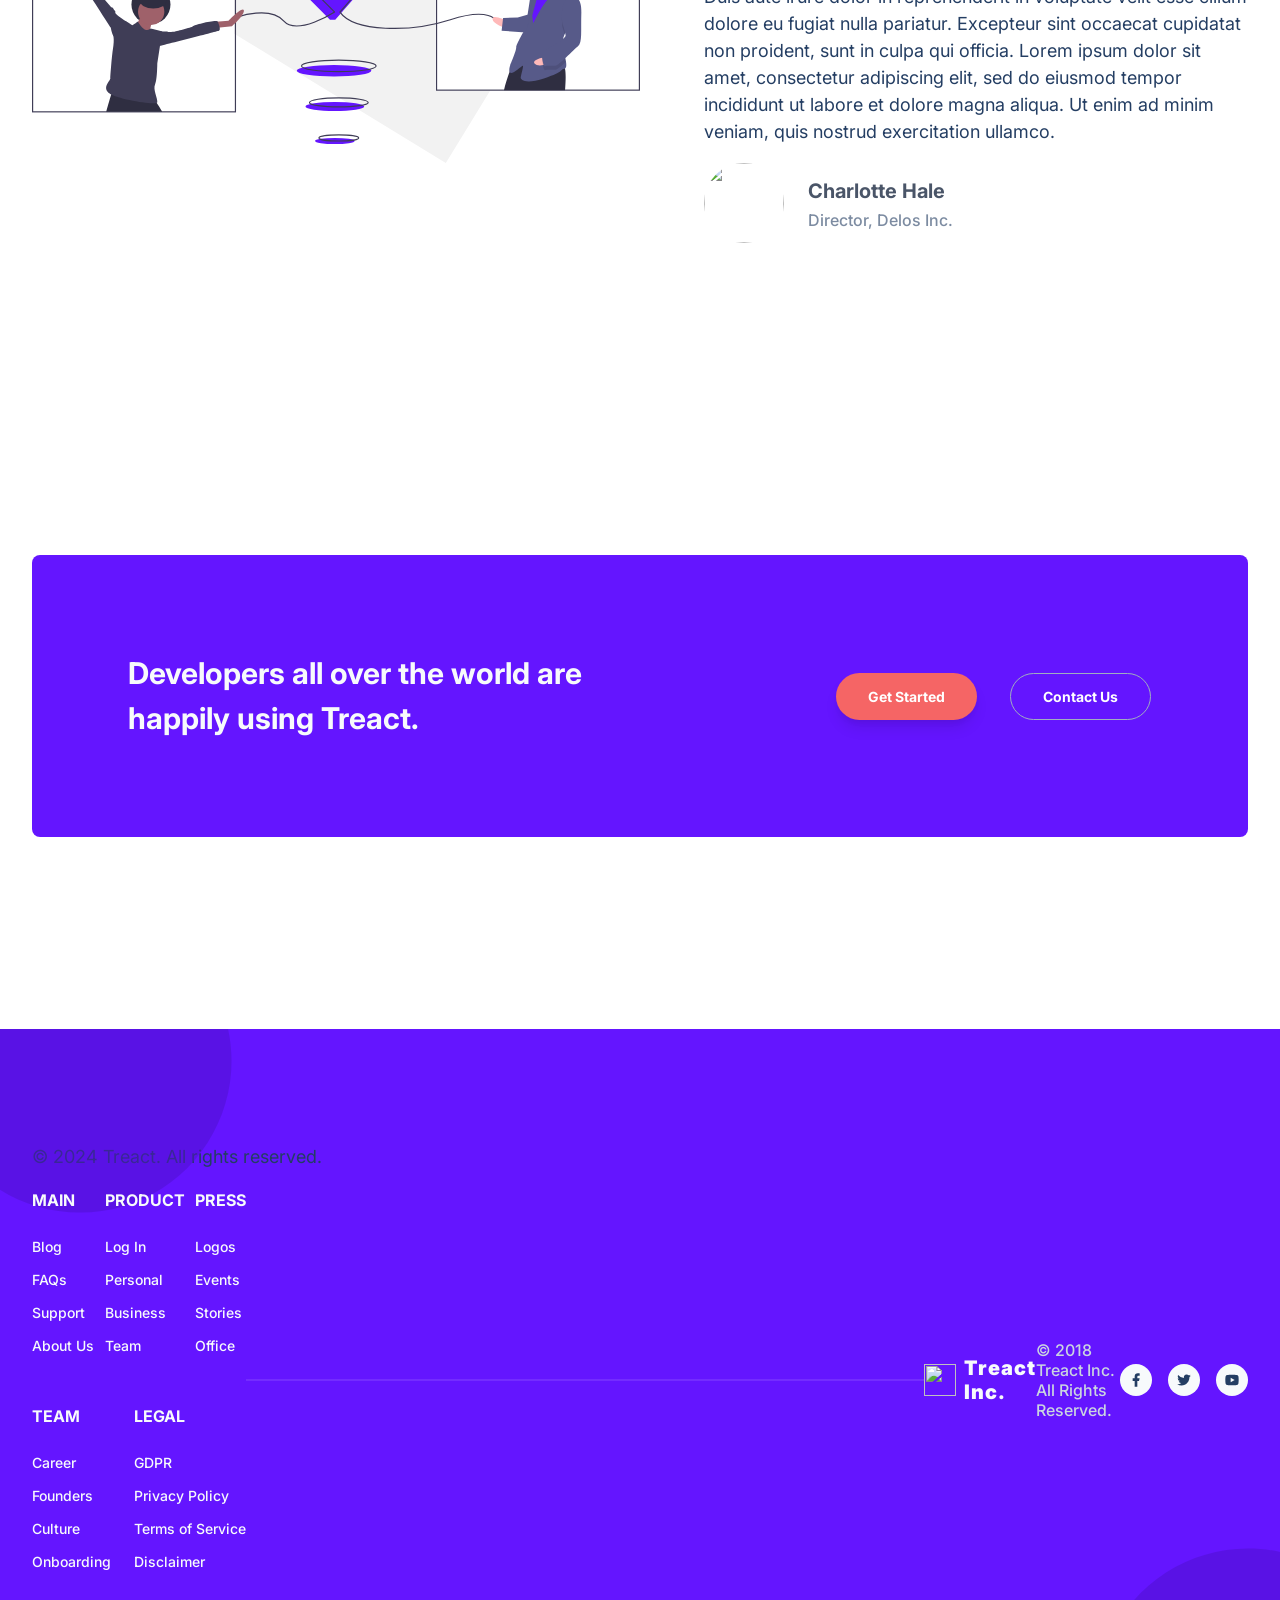
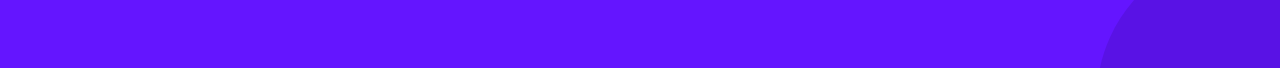
==== commit b6530dac: "eigth commit" ====
--- a/index.html
+++ b/index.html
@@ -480,9 +480,9 @@
 
                         </div>
 
-                        <div class="values_list">
-
-                            <div class="value"
+                        <div class="values__list">
+
+                            <div class="value">
 
                             <div class="value__title">
 
@@ -506,7 +506,7 @@
 <div class="value">
                             <div class="value__title">
 
-                                <figure class="value__img--wrapper">
+                                <figure class="value__img--wrapper professionalism">
 
                                     <svg xmlns="http://www.w3.org/2000/svg" width="24" height="24" viewBox="0 0 24 24"
                                         fill="none" stroke="black" stroke-width="2"
@@ -529,7 +529,7 @@
                                 We assure you that our templates are designed and created by professional designers.
 
                             </div>
-                            </div>
+ </div>
 
                         </div> <!-- closes .values_list -->
 
@@ -879,6 +879,84 @@
             <p>&copy; 2024 Treact. All rights reserved.</p>
 
         </div>
+        <svg viewBox="0 0 600 600" class="footer__blob--1">
+        <g transform="translate(300,300)">
+          <path d="M153.6,-239C199.1,-209.8,236,-167.2,258.4,-118C280.9,-68.9,288.9,-13.1,281.2,40.4C273.5,93.9,250.1,145.2,214.7,186.1C179.3,226.9,131.9,257.4,80,272.6C28.2,287.8,-28.2,287.8,-80,272.6C-131.9,257.4,-179.3,226.9,-214.7,186.1C-250.1,145.2,-273.5,93.9,-281.2,40.4C-288.9,-13.1,-280.9,-68.9,-258.4,-118C-236,-167.2,-199.1,-209.8,-153.6,-239C-108.1,-268.3,-54.1,-284.1,0,-284.1C54.1,-284.1,108.1,-268.3,153.6,-239Z" fill="rgba(80,17,204)"></path>
+        </g>
+      </svg>
+
+      <svg viewBox="0 0 600 600" class="footer__blob--2">
+        <g transform="translate(300,300)">
+          <path d="M153.6,-239C199.1,-209.8,236,-167.2,258.4,-118C280.9,-68.9,288.9,-13.1,281.2,40.4C273.5,93.9,250.1,145.2,214.7,186.1C179.3,226.9,131.9,257.4,80,272.6C28.2,287.8,-28.2,287.8,-80,272.6C-131.9,257.4,-179.3,226.9,-214.7,186.1C-250.1,145.2,-273.5,93.9,-281.2,40.4C-288.9,-13.1,-280.9,-68.9,-258.4,-118C-236,-167.2,-199.1,-209.8,-153.6,-239C-108.1,-268.3,-54.1,-284.1,0,-284.1C54.1,-284.1,108.1,-268.3,153.6,-239Z" fill="rgba(80,17,204)"></path>
+        </g>
+      </svg>
+
+      <div class="row footer__row">
+        <div class="footer__columns">
+          <div class="footer__column">
+            <div class="footer__column--title">MAIN</div>
+            <a class="footer__column--link">Blog</a>
+            <a class="footer__column--link">FAQs</a>
+            <a class="footer__column--link">Support</a>
+            <a class="footer__column--link">About Us</a>
+          </div>
+          <div class="footer__column">
+            <div class="footer__column--title">PRODUCT</div>
+            <a class="footer__column--link">Log In</a>
+            <a class="footer__column--link">Personal</a>
+            <a class="footer__column--link">Business</a>
+            <a class="footer__column--link">Team</a>
+          </div>
+          <div class="footer__column">
+            <div class="footer__column--title">PRESS</div>
+            <a class="footer__column--link">Logos</a>
+            <a class="footer__column--link">Events</a>
+            <a class="footer__column--link">Stories</a>
+            <a class="footer__column--link">Office</a>
+          </div>
+          <div class="footer__column">
+            <div class="footer__column--title">TEAM</div>
+            <a class="footer__column--link">Career</a>
+            <a class="footer__column--link">Founders</a>
+            <a class="footer__column--link">Culture</a>
+            <a class="footer__column--link">Onboarding</a>
+          </div>
+          <div class="footer__column">
+            <div class="footer__column--title">LEGAL</div>
+            <a class="footer__column--link">GDPR</a>
+            <a class="footer__column--link">Privacy Policy</a>
+            <a class="footer__column--link">Terms of Service</a>
+            <a class="footer__column--link">Disclaimer</a>
+          </div>
+        </div>
+        <div class="footer__divider"></div>
+        <div class="footer__bottom">
+          <div class="footer__logo">
+            <img src="./assets/logo-light.d9a5d1b5be5ea077b26864fdfc2e96a4.svg" alt="" class="footer__logo--img">
+            <h5 class="footer__logo--text">Treact Inc.</h5>
+          </div>
+          <div class="footer__copyright">
+            © 2018 Treact Inc. All Rights Reserved.
+          </div>
+          <div class="footer__socials">
+            <a class="footer__social--link">
+              <svg fill="currentColor" viewBox="0 0 24 24">
+                <path d="M14 13.5h2.5l1-4H14v-2c0-1.03 0-2 2-2h1.5V2.14c-.326-.043-1.557-.14-2.857-.14C11.928 2 10 3.657 10 6.7v2.8H7v4h3V22h4v-8.5z"></path>
+              </svg>
+            </a>
+            <a class="footer__social--link">
+              <svg fill="currentColor" viewBox="0 0 24 24">
+                <path d="M22.162 5.656a8.384 8.384 0 01-2.402.658A4.196 4.196 0 0021.6 4c-.82.488-1.719.83-2.656 1.015a4.182 4.182 0 00-7.126 3.814 11.874 11.874 0 01-8.62-4.37 4.168 4.168 0 00-.566 2.103c0 1.45.738 2.731 1.86 3.481a4.168 4.168 0 01-1.894-.523v.052a4.185 4.185 0 003.355 4.101 4.21 4.21 0 01-1.89.072A4.185 4.185 0 007.97 16.65a8.394 8.394 0 01-6.191 1.732 11.83 11.83 0 006.41 1.88c7.693 0 11.9-6.373 11.9-11.9 0-.18-.005-.362-.013-.54a8.496 8.496 0 002.087-2.165z"></path>
+              </svg>
+            </a>
+            <a class="footer__social--link">
+              <svg fill="currentColor" viewBox="0 0 24 24">
+                <path d="M21.543 6.498C22 8.28 22 12 22 12s0 3.72-.457 5.502c-.254.985-.997 1.76-1.938 2.022C17.896 20 12 20 12 20s-5.893 0-7.605-.476c-.945-.266-1.687-1.04-1.938-2.022C2 15.72 2 12 2 12s0-3.72.457-5.502c.254-.985.997-1.76 1.938-2.022C6.107 4 12 4 12 4s5.896 0 7.605.476c.945.266 1.687 1.04 1.938 2.022zM10 15.5l6-3.5-6-3.5v7z"></path>
+              </svg>
+            </a>
+          </div>
+        </div>
+      </div>
 
     </footer>
 
--- a/style.css
+++ b/style.css
@@ -810,6 +810,7 @@
     border: 1px solid #a0aec0;
     border-radius: 50%;
     background-color: #9ae6b4;
+    margin: 0;
 }
 
 .value__name {
@@ -835,7 +836,7 @@
     background-color: #feb2b2;
 }*/
 
-.value__title:nth-child(3) .value__img--wrapper {
+.value:nth-child(2) .value__img--wrapper.professionalism {
     border: 1px solid #a0aec0;
     border-radius: 50%;
     background-color: #feb2b2;
@@ -851,7 +852,6 @@
 }
 .values__list {
         max-width: 20rem;
-        flex-direction: column;
     }
 
 .values__list {
@@ -860,6 +860,7 @@
     display: flex;
     max-width: none;
     flex-direction: row;
+    padding-bottom: 40px;
 }
 
     
@@ -1161,6 +1162,41 @@
     width: 50%;
 }
 
+.testimonial__profile {
+    display: flex;
+    align-items: center;
+}
+
+.testimonial__img {
+    width: 80px;
+    height: 80px;
+    border-radius: 50%;
+}
+
+img {
+    width: 100%;
+}
+
+.testimonial__details {
+    margin-left: 24px;
+}
+
+.testimonial__name {
+    color: #4a5568;
+    line-height: 1.625;
+    font-size: 1.25rem;
+    font-weight: 700;
+}
+
+.testimonial__role {
+    color: #7c8ba1;
+    font-weight: 500;
+    line-height: 1.5;
+}
+
+.testimonial__details {
+    margin-left: 24px;
+}
 /* 
 
 START / CALL TO ACTION ↓
@@ -1175,9 +1211,22 @@
     color: #243e63;
 }
 
-#start .row {
+.start__row {
     position: relative;
     overflow: hidden;
+    width: 100%;
+
+    margin: 0 auto;
+
+    max-width: 1024px;
+
+    padding: 0 32px;
+
+    display: flex;
+
+    justify-content: center;
+
+    align-items: center;
 }
 
 .row {
@@ -1307,7 +1356,181 @@
     overflow: hidden;
 }
 
-
+.row {
+    width: 100%;
+    max-width: 1280px;
+    margin: 0 auto;
+}
+
+.footer__blob--1 {
+    position: absolute;
+    top: 0;
+    left: 0;
+    width: 320px;
+    height: 320px;
+    transform: translateX(-80px) translateY(-128px);
+    z-index: 1;
+    opacity: 0.5;
+}
+
+.footer__blob--2 {
+    position: absolute;
+    bottom: 0;
+    right: 0;
+    width: 320px;
+    height: 320px;
+    transform: translateX(128px) translateY(192px);
+    z-index: 1;
+    opacity: 0.5;
+}
+
+.footer__columns {
+    margin-top: -48px;
+    display: flex;
+    justify-content: space-between;
+    flex-wrap: wrap;
+}
+
+.footer__column--title {
+    font-weight: 700;
+    color: #f7fafc;
+    line-height: 1.5;
+}
+
+.footer__column--link:nth-child(2) {
+    margin-top: 24px;
+}
+
+.footer__column--link {
+    color: #f7fafc;
+    font-size: 14px;
+    margin-top: 12px;
+    line-height: 1.5;
+    font-weight: 500;
+    position: relative;
+    cursor: pointer;
+}
+
+.footer__column--link:after {
+    content: "";
+    position: absolute;
+    left: 0;
+    bottom: -6px;
+    height: 2px;
+    width: 100%;
+    background: #fff;
+    transition: all 300ms ease;
+    opacity: 0;
+}
+
+a {
+    display: inline;
+    text-decoration: none;
+}
+
+.footer__column {
+    margin-top: 48px;
+    display: flex;
+    flex-direction: column;
+    align-items: flex-start;
+    z-index: 2;
+}
+
+.footer__column--link:nth-child(2) {
+    margin-top: 24px;
+}
+
+* {
+    margin: 0;
+    padding: 0;
+    box-sizing: border-box;
+    font-family: "Inter", sans-serif;
+    color: #243e63;
+}
+
+:not(svg) {
+    transform-origin: 0px 0px;
+}
+
+svg:not(:root) {
+    overflow-clip-margin: content-box;
+    overflow: hidden;
+}
+
+.footer__divider {
+    width: 100%;
+    height: 2px;
+    margin: 64px 0;
+    background: rgb(116, 44, 255);
+}
+
+.footer__bottom {
+    display: flex;
+    justify-content: space-between;
+    align-items: center;
+}
+
+.footer__logo {
+    display: flex;
+    align-items: center;
+}
+
+.footer__logo--img {
+    height: 32px;
+    width: 32px;
+}
+
+img {
+    width: 100%;
+}
+
+.footer__logo--text {
+    font-size: 20px;
+    color: #f7fafc;
+    font-weight: 900;
+    margin-left: 8px;
+    letter-spacing: 0.05em;
+}
+
+.footer__copyright {
+    color: #cbd5e0;
+    font-weight: 500;
+}
+
+.footer__socials {
+    display: flex;
+    align-items: center;
+    margin-left: -16px;
+}
+
+.footer__social--link {
+    margin-left: 16px;
+    padding: 8px;
+    background: #f7fafc;
+    display: flex;
+    justify-content: center;
+    border-radius: 50%;
+    z-index: 2;
+    cursor: pointer;
+    transition: all 300ms ease;
+}
+
+.footer__social--link svg {
+    height: 16px;
+    width: 16px;
+}
+
+.footer__social--link {
+    margin-left: 16px;
+    padding: 8px;
+    background: #f7fafc;
+    display: flex;
+    justify-content: center;
+    border-radius: 50%;
+    z-index: 2;
+    cursor: pointer;
+    transition: all 300ms ease;
+}
 /* 
 
 MOBILE RESPONSIVENESS ↓
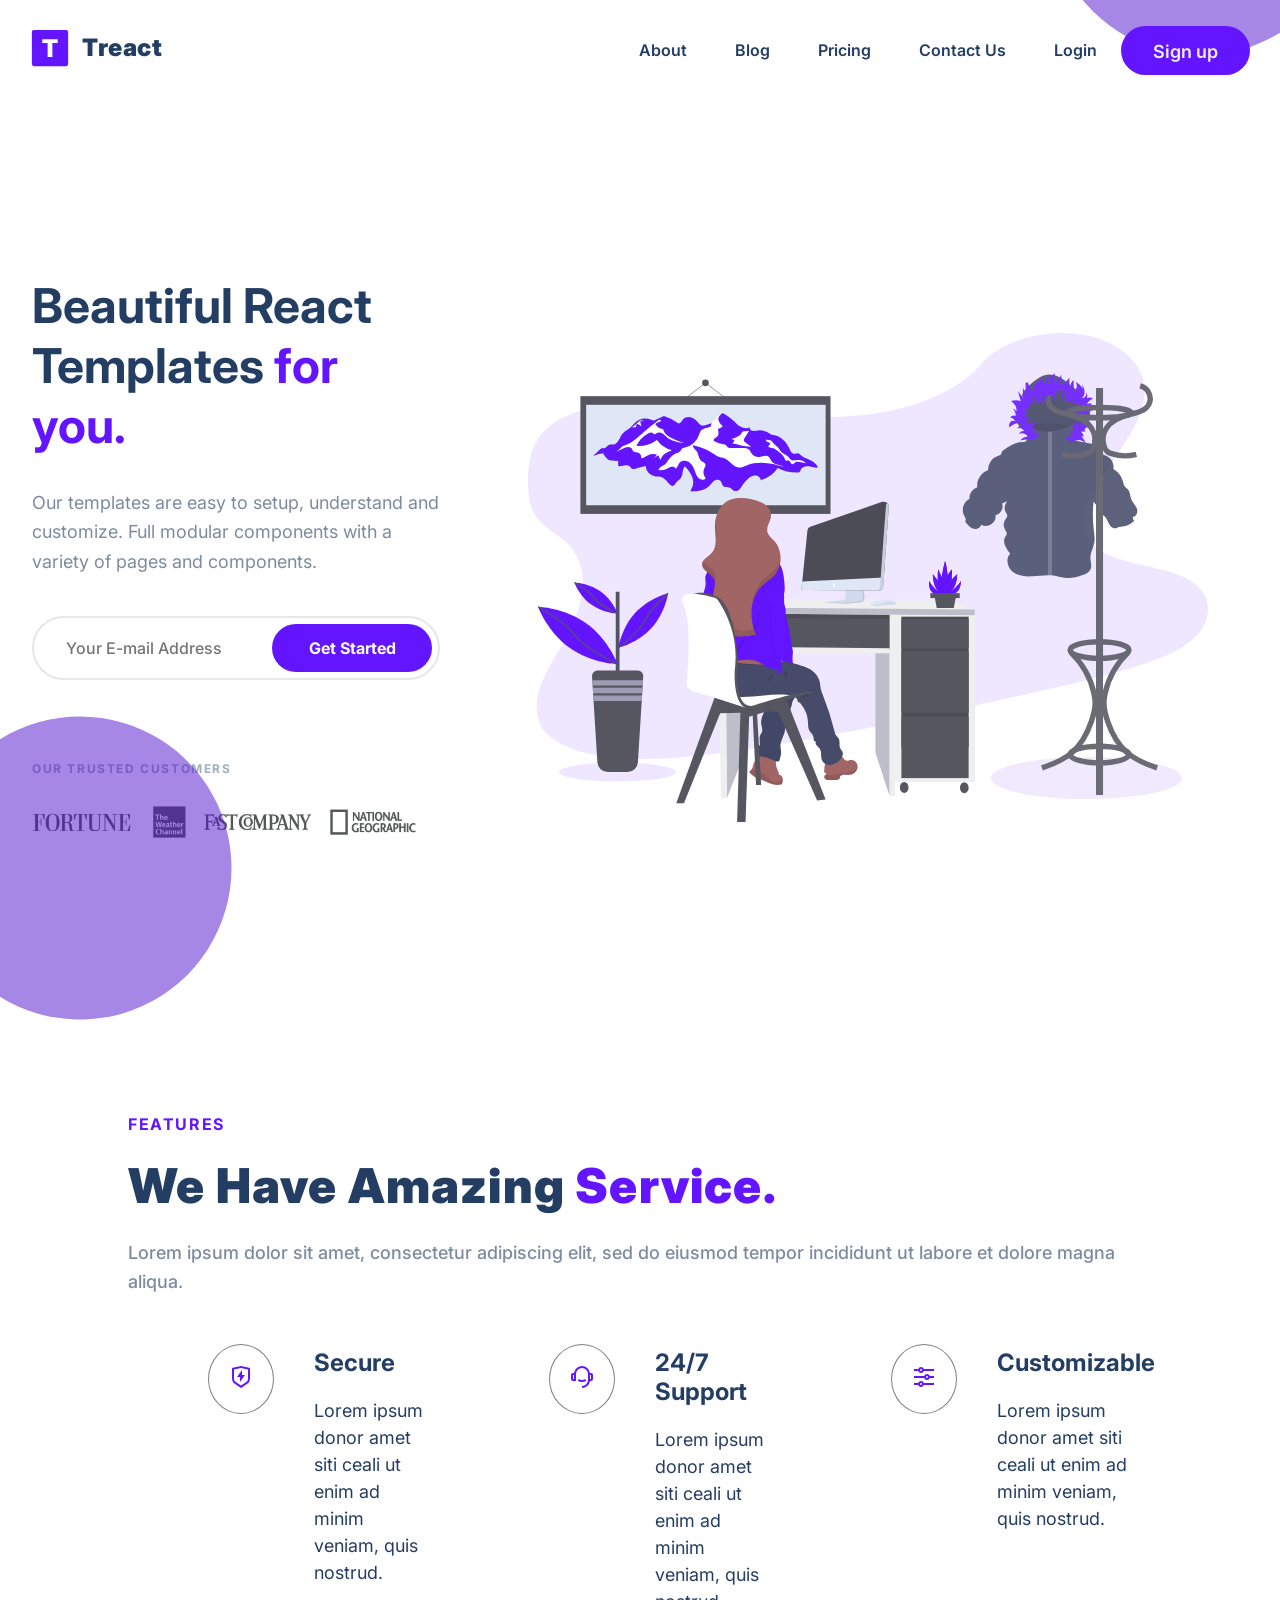
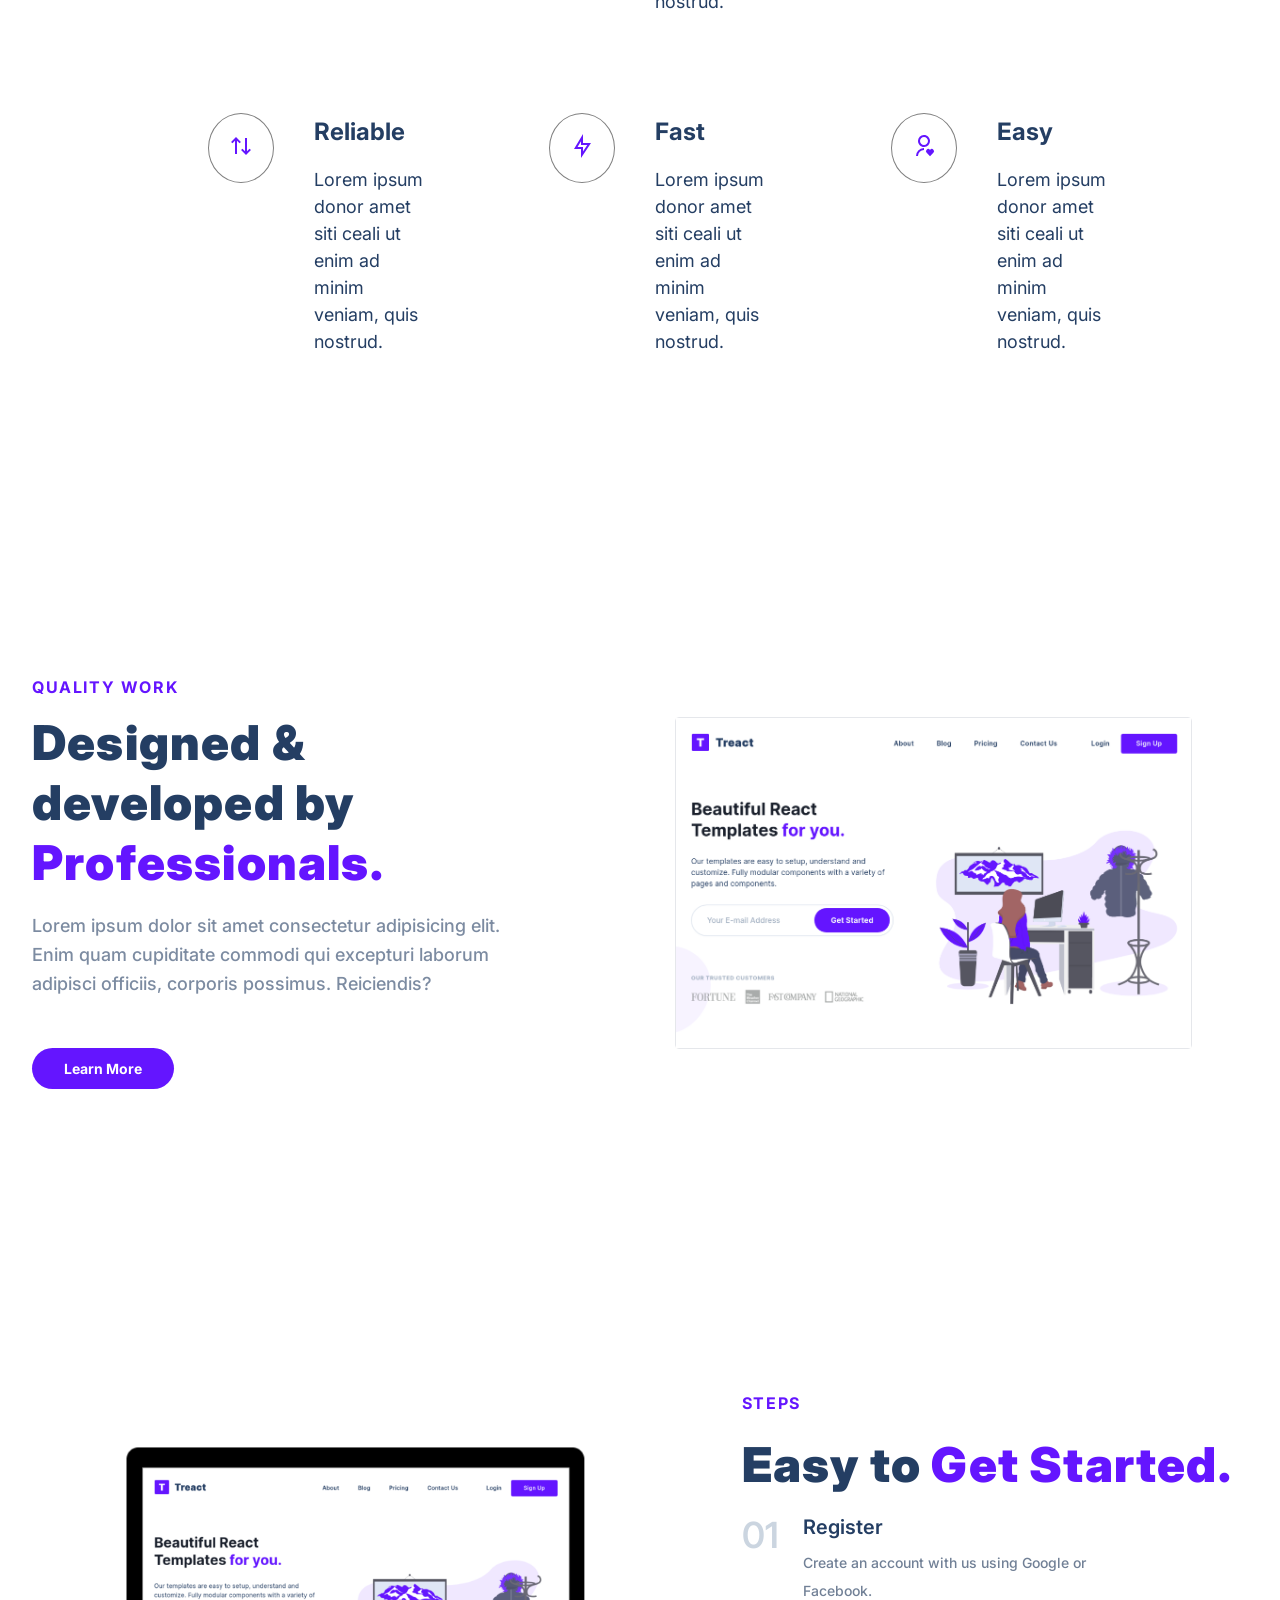
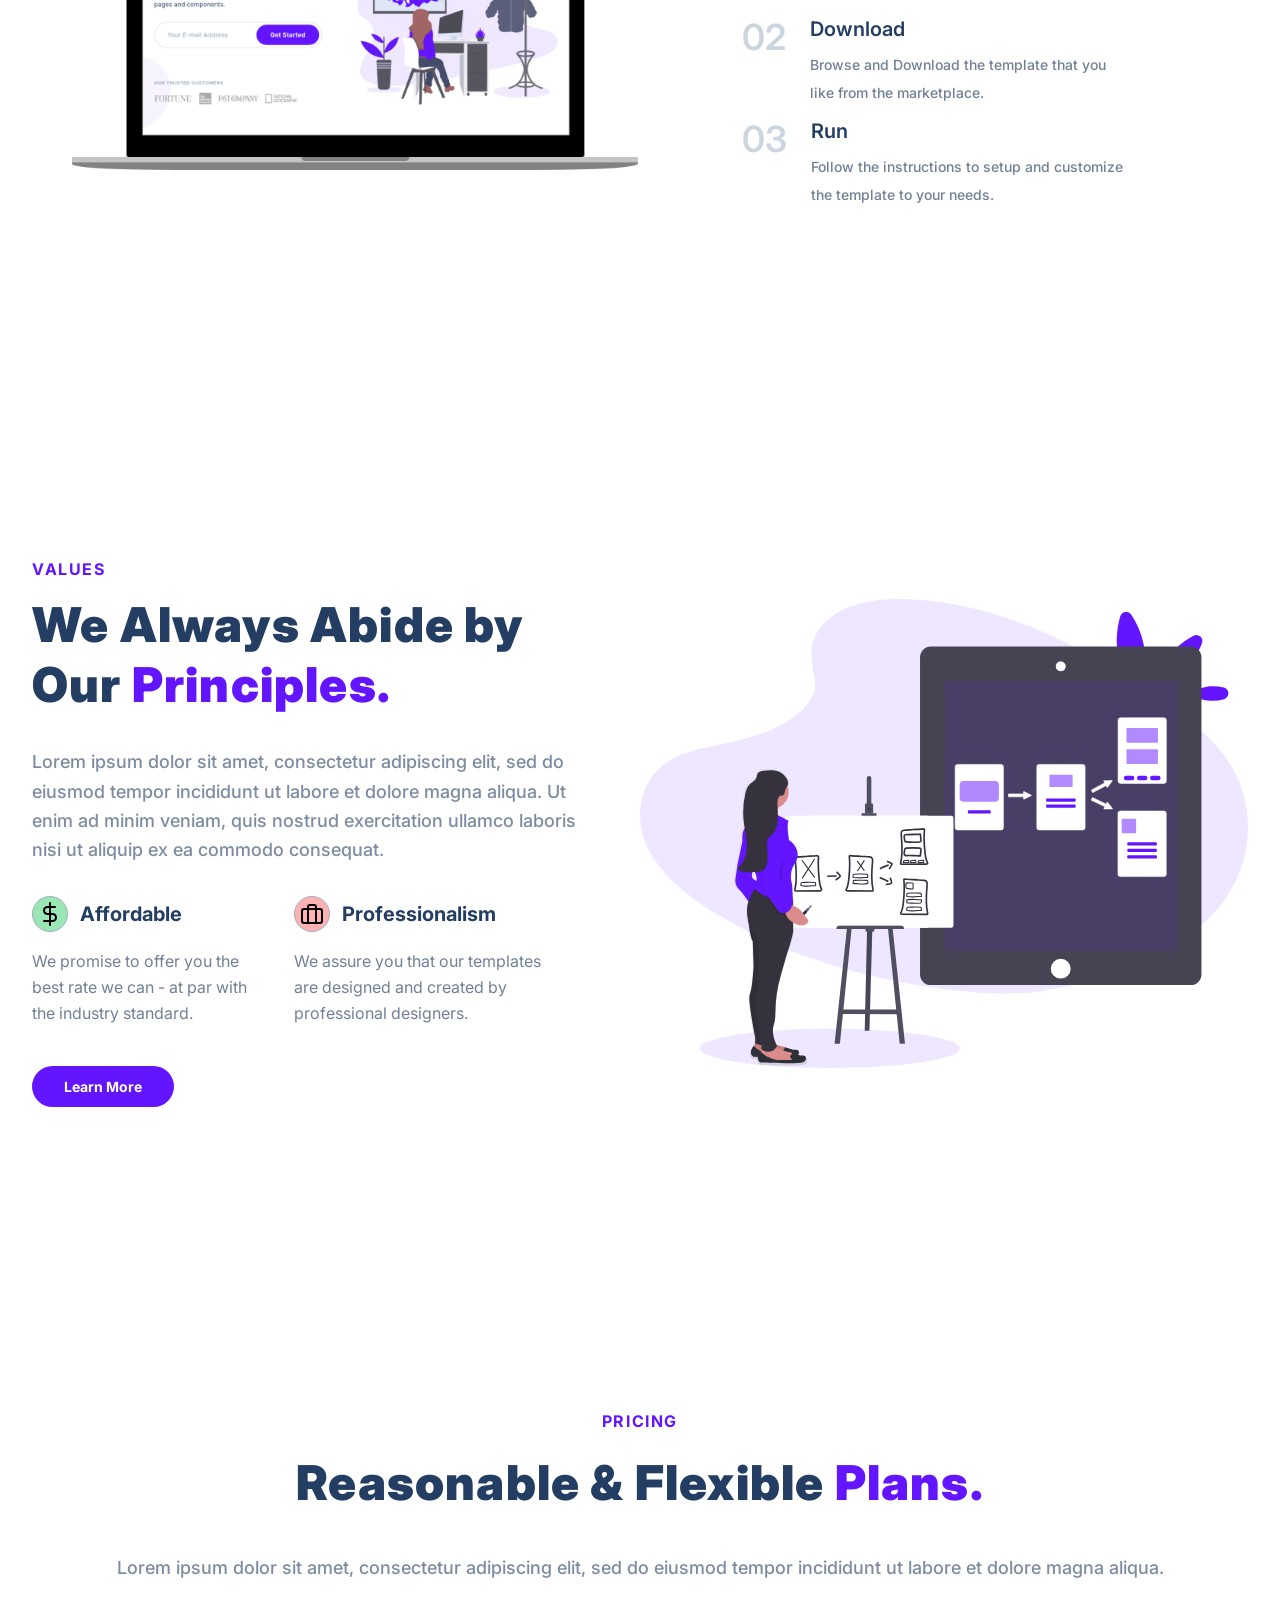
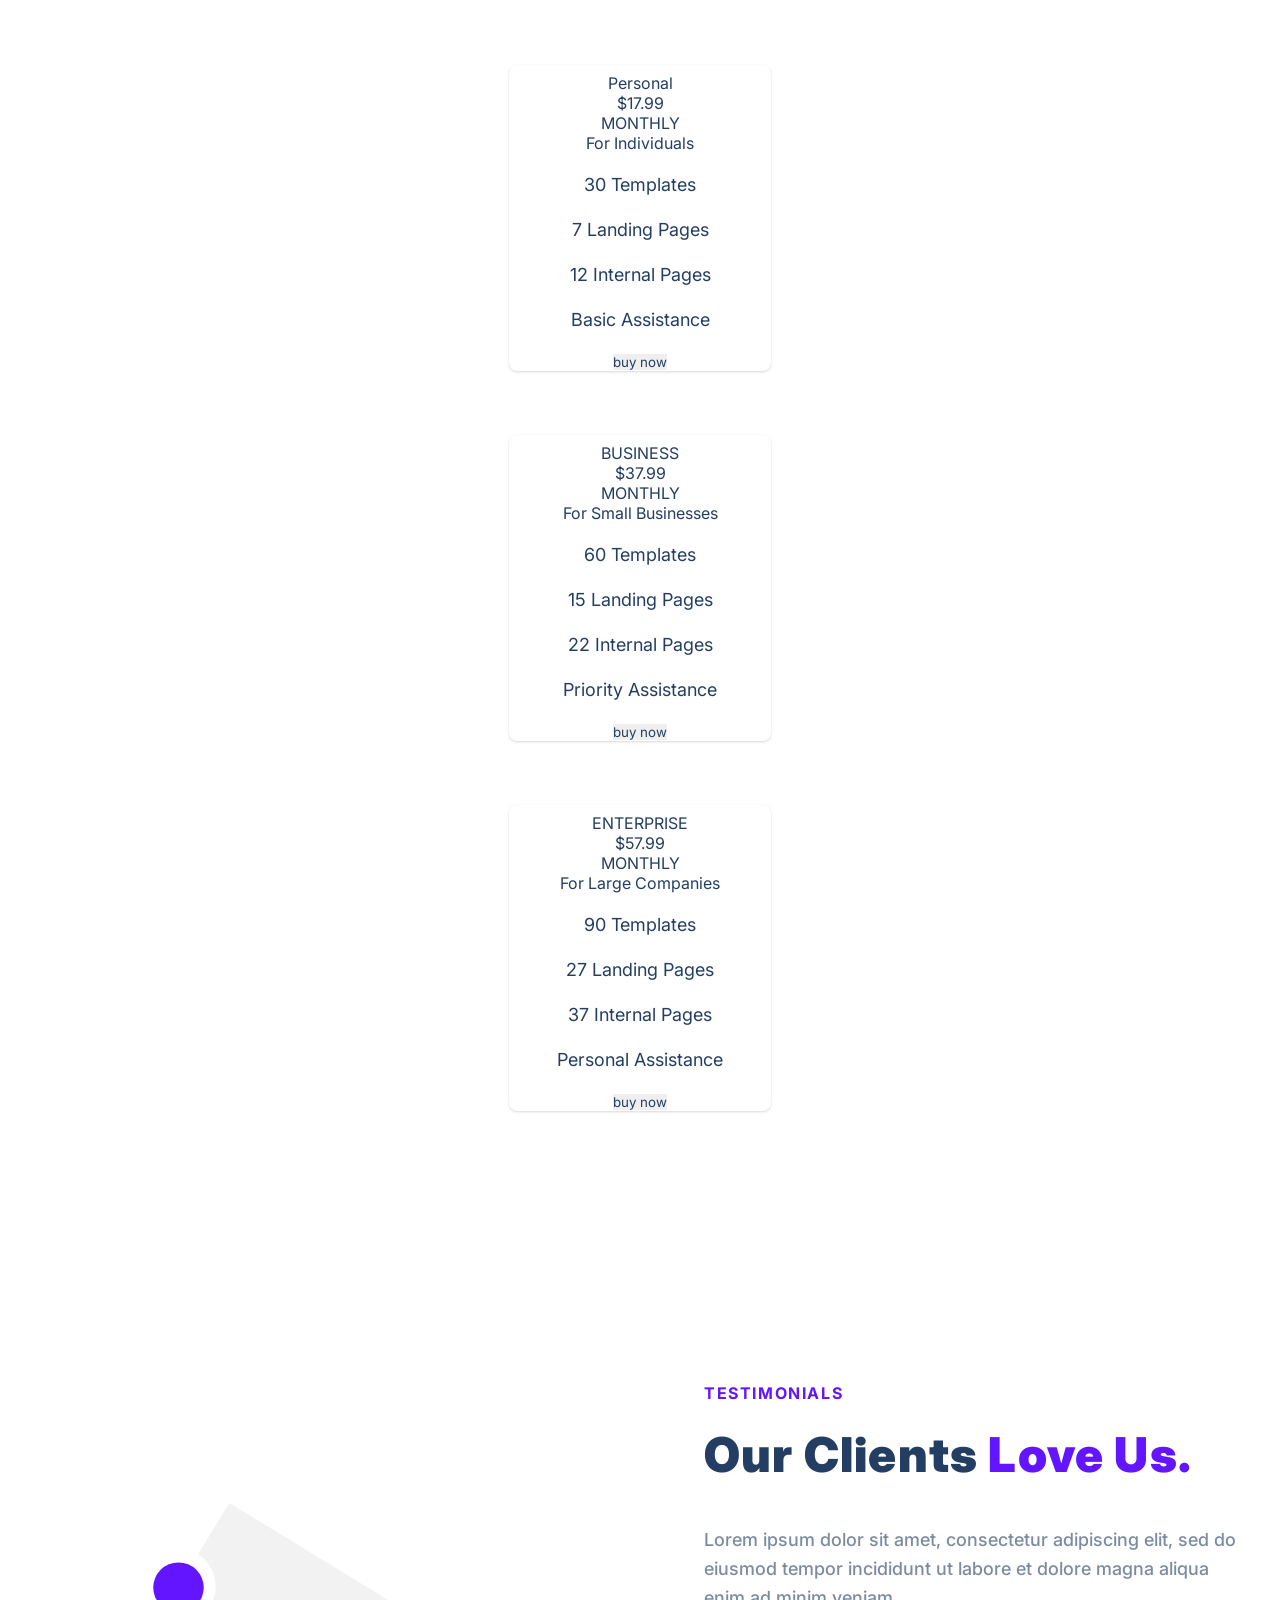
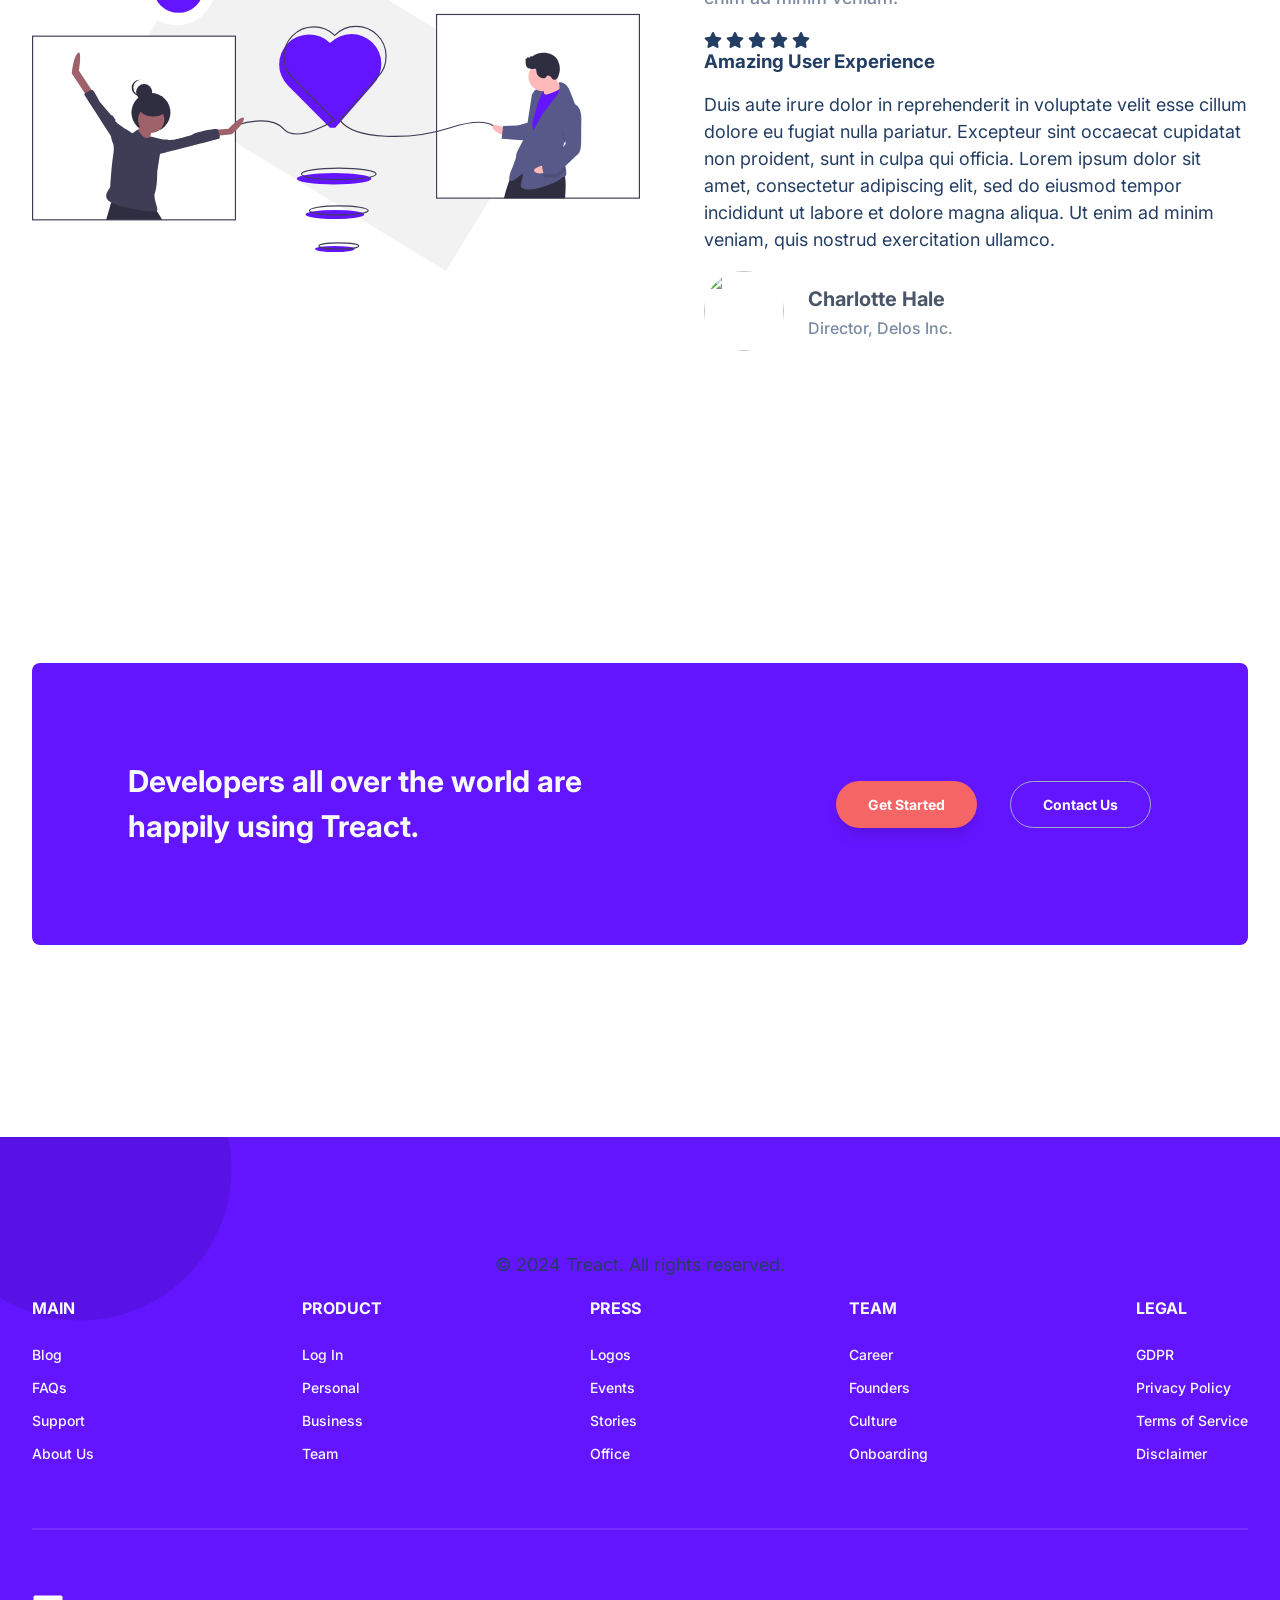
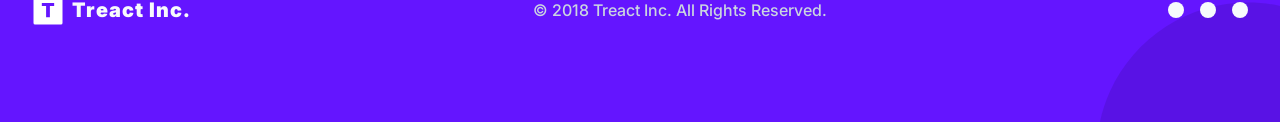
==== commit 9a2d253f: "ninth commit" ====
--- a/index.html
+++ b/index.html
@@ -364,7 +364,16 @@
 
                         <button class="btn">Learn More</button>
 
+                        
+
                     </div>
+
+                    <figure class="quality__img--wrapper">
+              <img src="/assets 3/hero-screenshot-1.40a097b525c2f8c9808e.png" class="quality__img">
+              <svg viewBox="0 0 1280 1280" class="quality__grid">
+                <path d="M55 33.5C44.5 37 35 47.6 32.8 58.3c-4.3 20.6 16.3 41.2 36.9 36.9 15.5-3.2 27.5-19 26-33.9-1.1-10.5-9-21.3-19-26.2-6.1-2.9-15.5-3.6-21.7-1.6zM183 33.5c-15.1 5-25.3 21.6-22.2 36.2 2.5 11.9 13.6 23 25.4 25.5 19.4 4.1 39.5-14.2 37.5-33.9-1.1-10.5-9-21.3-19-26.2-6.1-2.9-15.5-3.6-21.7-1.6zM311 33.5c-10.5 3.5-20 14.1-22.2 24.8-4.3 20.6 16.3 41.2 36.9 36.9 15.5-3.2 27.5-19 26-33.9-1.1-10.5-9-21.3-19-26.2-6.1-2.9-15.5-3.6-21.7-1.6zM439 33.5c-10.5 3.5-20 14.1-22.2 24.8-4.3 20.6 16.3 41.2 36.9 36.9 15.5-3.2 27.5-19 26-33.9-1.1-10.5-9-21.3-19-26.2-6.1-2.9-15.5-3.6-21.7-1.6zM567 33.5c-10.5 3.5-20 14.1-22.2 24.8-4.3 20.6 16.3 41.2 36.9 36.9 15.5-3.2 27.5-19 26-33.9-1.1-10.5-9-21.3-19-26.2-6.1-2.9-15.5-3.6-21.7-1.6zM695 33.5c-10.5 3.5-20 14.1-22.2 24.8-4.3 20.6 16.3 41.2 36.9 36.9 15.5-3.2 27.5-19 26-33.9-1.1-10.5-9-21.3-19-26.2-6.1-2.9-15.5-3.6-21.7-1.6zM823 33.5c-10.5 3.5-20 14.1-22.2 24.8-4.3 20.6 16.3 41.2 36.9 36.9 15.5-3.2 27.5-19 26-33.9-1.1-10.5-9-21.3-19-26.2-6.1-2.9-15.5-3.6-21.7-1.6zM951 33.5c-10.5 3.5-20 14.1-22.2 24.8-4.3 20.6 16.3 41.2 36.9 36.9 15.5-3.2 27.5-19 26-33.9-1.1-10.5-9-21.3-19-26.2-6.1-2.9-15.5-3.6-21.7-1.6zM1079 33.5c-10.5 3.5-20 14.1-22.2 24.8-2.5 11.7 3.2 24.4 14.2 31.9 10.7 7.4 22.9 7.5 33.7.3 17.7-11.8 20.1-33.8 5.3-48.5-8.5-8.6-20.7-11.9-31-8.5zM1207 33.5c-10.5 3.5-20 14.1-22.2 24.8-2.5 11.7 3.2 24.4 14.2 31.9 10.7 7.4 22.9 7.5 33.7.3 17.7-11.8 20.1-33.8 5.3-48.5-8.5-8.6-20.7-11.9-31-8.5zM55 161.5c-10.5 3.5-20 14.1-22.2 24.8-4.3 20.6 16.3 41.2 36.9 36.9 15.5-3.2 27.5-19 26-33.9-1.1-10.5-9-21.3-19-26.2-6.1-2.9-15.5-3.6-21.7-1.6zM183 161.5c-15.1 5-25.3 21.6-22.2 36.2 2.5 11.9 13.6 23 25.4 25.5 19.4 4.1 39.5-14.2 37.5-33.9-1.1-10.5-9-21.3-19-26.2-6.1-2.9-15.5-3.6-21.7-1.6zM311 161.5c-10.5 3.5-20 14.1-22.2 24.8-4.3 20.6 16.3 41.2 36.9 36.9 15.5-3.2 27.5-19 26-33.9-1.1-10.5-9-21.3-19-26.2-6.1-2.9-15.5-3.6-21.7-1.6zM439 161.5c-10.5 3.5-20 14.1-22.2 24.8-4.3 20.6 16.3 41.2 36.9 36.9 15.5-3.2 27.5-19 26-33.9-1.1-10.5-9-21.3-19-26.2-6.1-2.9-15.5-3.6-21.7-1.6zM567 161.5c-10.5 3.5-20 14.1-22.2 24.8-4.3 20.6 16.3 41.2 36.9 36.9 15.5-3.2 27.5-19 26-33.9-1.1-10.5-9-21.3-19-26.2-6.1-2.9-15.5-3.6-21.7-1.6zM695 161.5c-10.5 3.5-20 14.1-22.2 24.8-4.3 20.6 16.3 41.2 36.9 36.9 15.5-3.2 27.5-19 26-33.9-1.1-10.5-9-21.3-19-26.2-6.1-2.9-15.5-3.6-21.7-1.6zM823 161.5c-10.5 3.5-20 14.1-22.2 24.8-4.3 20.6 16.3 41.2 36.9 36.9 15.5-3.2 27.5-19 26-33.9-1.1-10.5-9-21.3-19-26.2-6.1-2.9-15.5-3.6-21.7-1.6zM951 161.5c-10.5 3.5-20 14.1-22.2 24.8-4.3 20.6 16.3 41.2 36.9 36.9 15.5-3.2 27.5-19 26-33.9-1.1-10.5-9-21.3-19-26.2-6.1-2.9-15.5-3.6-21.7-1.6zM1079 161.5c-10.5 3.5-20 14.1-22.2 24.8-2.5 11.7 3.2 24.4 14.2 31.9 10.7 7.4 22.9 7.5 33.7.3 17.7-11.8 20.1-33.8 5.3-48.5-8.5-8.6-20.7-11.9-31-8.5zM1207 161.5c-10.5 3.5-20 14.1-22.2 24.8-2.5 11.7 3.2 24.4 14.2 31.9 10.7 7.4 22.9 7.5 33.7.3 17.7-11.8 20.1-33.8 5.3-48.5-8.5-8.6-20.7-11.9-31-8.5zM55 289.5c-10.5 3.5-20 14.1-22.2 24.8-4.3 20.6 16.3 41.2 36.9 36.9 15.5-3.2 27.5-19 26-33.9-1.1-10.5-9-21.3-19-26.2-6.1-2.9-15.5-3.6-21.7-1.6zM183 289.5c-10.5 3.5-20 14.1-22.2 24.8-4.3 20.6 16.3 41.2 36.9 36.9 15.5-3.2 27.5-19 26-33.9-1.1-10.5-9-21.3-19-26.2-6.1-2.9-15.5-3.6-21.7-1.6zM311 289.5c-10.5 3.5-20 14.1-22.2 24.8-4.3 20.6 16.3 41.2 36.9 36.9 15.5-3.2 27.5-19 26-33.9-1.1-10.5-9-21.3-19-26.2-6.1-2.9-15.5-3.6-21.7-1.6zM439 289.5c-10.5 3.5-20 14.1-22.2 24.8-4.3 20.6 16.3 41.2 36.9 36.9 15.5-3.2 27.5-19 26-33.9-1.1-10.5-9-21.3-19-26.2-6.1-2.9-15.5-3.6-21.7-1.6zM567 289.5c-10.5 3.5-20 14.1-22.2 24.8-4.3 20.6 16.3 41.2 36.9 36.9 15.5-3.2 27.5-19 26-33.9-1.1-10.5-9-21.3-19-26.2-6.1-2.9-15.5-3.6-21.7-1.6zM695 289.5c-10.5 3.5-20 14.1-22.2 24.8-4.3 20.6 16.3 41.2 36.9 36.9 15.5-3.2 27.5-19 26-33.9-1.1-10.5-9-21.3-19-26.2-6.1-2.9-15.5-3.6-21.7-1.6zM823 289.5c-10.5 3.5-20 14.1-22.2 24.8-4.3 20.6 16.3 41.2 36.9 36.9 15.5-3.2 27.5-19 26-33.9-1.1-10.5-9-21.3-19-26.2-6.1-2.9-15.5-3.6-21.7-1.6zM951 289.5c-10.5 3.5-20 14.1-22.2 24.8-4.3 20.6 16.3 41.2 36.9 36.9 15.5-3.2 27.5-19 26-33.9-1.1-10.5-9-21.3-19-26.2-6.1-2.9-15.5-3.6-21.7-1.6zM1079 289.5c-10.5 3.5-20 14.1-22.2 24.8-4.3 20.6 16.3 41.2 36.9 36.9 15.5-3.2 27.5-19 26-33.9-1.1-10.5-9-21.3-19-26.2-6.1-2.9-15.5-3.6-21.7-1.6zM1207 289.5c-10.5 3.5-20 14.1-22.2 24.8-4.3 20.6 16.3 41.2 36.9 36.9 15.5-3.2 27.5-19 26-33.9-1.1-10.5-9-21.3-19-26.2-6.1-2.9-15.5-3.6-21.7-1.6zM55 417.5c-10.5 3.5-20 14.1-22.2 24.8-4.3 20.6 16.3 41.2 36.9 36.9 15.5-3.2 27.5-19 26-33.9-1.1-10.5-9-21.3-19-26.2-6.1-2.9-15.5-3.6-21.7-1.6zM183 417.5c-10.5 3.5-20 14.1-22.2 24.8-4.3 20.6 16.3 41.2 36.9 36.9 15.5-3.2 27.5-19 26-33.9-1.1-10.5-9-21.3-19-26.2-6.1-2.9-15.5-3.6-21.7-1.6zM311 417.5c-10.5 3.5-20 14.1-22.2 24.8-4.3 20.6 16.3 41.2 36.9 36.9 15.5-3.2 27.5-19 26-33.9-1.1-10.5-9-21.3-19-26.2-6.1-2.9-15.5-3.6-21.7-1.6zM439 417.5c-10.5 3.5-20 14.1-22.2 24.8-4.3 20.6 16.3 41.2 36.9 36.9 15.5-3.2 27.5-19 26-33.9-1.1-10.5-9-21.3-19-26.2-6.1-2.9-15.5-3.6-21.7-1.6zM567 417.5c-10.5 3.5-20 14.1-22.2 24.8-4.3 20.6 16.3 41.2 36.9 36.9 15.5-3.2 27.5-19 26-33.9-1.1-10.5-9-21.3-19-26.2-6.1-2.9-15.5-3.6-21.7-1.6zM695 417.5c-10.5 3.5-20 14.1-22.2 24.8-4.3 20.6 16.3 41.2 36.9 36.9 15.5-3.2 27.5-19 26-33.9-1.1-10.5-9-21.3-19-26.2-6.1-2.9-15.5-3.6-21.7-1.6zM823 417.5c-10.5 3.5-20 14.1-22.2 24.8-4.3 20.6 16.3 41.2 36.9 36.9 15.5-3.2 27.5-19 26-33.9-1.1-10.5-9-21.3-19-26.2-6.1-2.9-15.5-3.6-21.7-1.6zM951 417.5c-10.5 3.5-20 14.1-22.2 24.8-4.3 20.6 16.3 41.2 36.9 36.9 15.5-3.2 27.5-19 26-33.9-1.1-10.5-9-21.3-19-26.2-6.1-2.9-15.5-3.6-21.7-1.6zM1079 417.5c-10.5 3.5-20 14.1-22.2 24.8-4.3 20.6 16.3 41.2 36.9 36.9 15.5-3.2 27.5-19 26-33.9-1.1-10.5-9-21.3-19-26.2-6.1-2.9-15.5-3.6-21.7-1.6zM1207 417.5c-10.5 3.5-20 14.1-22.2 24.8-4.3 20.6 16.3 41.2 36.9 36.9 15.5-3.2 27.5-19 26-33.9-1.1-10.5-9-21.3-19-26.2-6.1-2.9-15.5-3.6-21.7-1.6zM55 545.5c-10.5 3.5-20 14.1-22.2 24.8-4.3 20.6 16.3 41.2 36.9 36.9 15.5-3.2 27.5-19 26-33.9-1.1-10.5-9-21.3-19-26.2-6.1-2.9-15.5-3.6-21.7-1.6zM183 545.5c-10.5 3.5-20 14.1-22.2 24.8-4.3 20.6 16.3 41.2 36.9 36.9 15.5-3.2 27.5-19 26-33.9-1.1-10.5-9-21.3-19-26.2-6.1-2.9-15.5-3.6-21.7-1.6zM311 545.5c-10.5 3.5-20 14.1-22.2 24.8-4.3 20.6 16.3 41.2 36.9 36.9 15.5-3.2 27.5-19 26-33.9-1.1-10.5-9-21.3-19-26.2-6.1-2.9-15.5-3.6-21.7-1.6zM439 545.5c-10.5 3.5-20 14.1-22.2 24.8-4.3 20.6 16.3 41.2 36.9 36.9 15.5-3.2 27.5-19 26-33.9-1.1-10.5-9-21.3-19-26.2-6.1-2.9-15.5-3.6-21.7-1.6zM567 545.5c-10.5 3.5-20 14.1-22.2 24.8-4.3 20.6 16.3 41.2 36.9 36.9 15.5-3.2 27.5-19 26-33.9-1.1-10.5-9-21.3-19-26.2-6.1-2.9-15.5-3.6-21.7-1.6zM695 545.5c-10.5 3.5-20 14.1-22.2 24.8-4.3 20.6 16.3 41.2 36.9 36.9 15.5-3.2 27.5-19 26-33.9-1.1-10.5-9-21.3-19-26.2-6.1-2.9-15.5-3.6-21.7-1.6zM823 545.5c-10.5 3.5-20 14.1-22.2 24.8-4.3 20.6 16.3 41.2 36.9 36.9 15.5-3.2 27.5-19 26-33.9-1.1-10.5-9-21.3-19-26.2-6.1-2.9-15.5-3.6-21.7-1.6zM951 545.5c-10.5 3.5-20 14.1-22.2 24.8-4.3 20.6 16.3 41.2 36.9 36.9 15.5-3.2 27.5-19 26-33.9-1.1-10.5-9-21.3-19-26.2-6.1-2.9-15.5-3.6-21.7-1.6zM1079 545.5c-10.5 3.5-20 14.1-22.2 24.8-4.3 20.6 16.3 41.2 36.9 36.9 15.5-3.2 27.5-19 26-33.9-1.1-10.5-9-21.3-19-26.2-6.1-2.9-15.5-3.6-21.7-1.6zM1207 545.5c-10.5 3.5-20 14.1-22.2 24.8-4.3 20.6 16.3 41.2 36.9 36.9 15.5-3.2 27.5-19 26-33.9-1.1-10.5-9-21.3-19-26.2-6.1-2.9-15.5-3.6-21.7-1.6zM55 673.5c-10.5 3.5-20 14.1-22.2 24.8-4.3 20.6 16.3 41.2 36.9 36.9 15.5-3.2 27.5-19 26-33.9-1.1-10.5-9-21.3-19-26.2-6.1-2.9-15.5-3.6-21.7-1.6zM183 673.5c-10.5 3.5-20 14.1-22.2 24.8-4.3 20.6 16.3 41.2 36.9 36.9 15.5-3.2 27.5-19 26-33.9-1.1-10.5-9-21.3-19-26.2-6.1-2.9-15.5-3.6-21.7-1.6zM311 673.5c-10.5 3.5-20 14.1-22.2 24.8-4.3 20.6 16.3 41.2 36.9 36.9 15.5-3.2 27.5-19 26-33.9-1.1-10.5-9-21.3-19-26.2-6.1-2.9-15.5-3.6-21.7-1.6zM439 673.5c-10.5 3.5-20 14.1-22.2 24.8-4.3 20.6 16.3 41.2 36.9 36.9 15.5-3.2 27.5-19 26-33.9-1.1-10.5-9-21.3-19-26.2-6.1-2.9-15.5-3.6-21.7-1.6zM567 673.5c-10.5 3.5-20 14.1-22.2 24.8-4.3 20.6 16.3 41.2 36.9 36.9 15.5-3.2 27.5-19 26-33.9-1.1-10.5-9-21.3-19-26.2-6.1-2.9-15.5-3.6-21.7-1.6zM695 673.5c-10.5 3.5-20 14.1-22.2 24.8-4.3 20.6 16.3 41.2 36.9 36.9 15.5-3.2 27.5-19 26-33.9-1.1-10.5-9-21.3-19-26.2-6.1-2.9-15.5-3.6-21.7-1.6zM823 673.5c-10.5 3.5-20 14.1-22.2 24.8-4.3 20.6 16.3 41.2 36.9 36.9 15.5-3.2 27.5-19 26-33.9-1.1-10.5-9-21.3-19-26.2-6.1-2.9-15.5-3.6-21.7-1.6zM951 673.5c-10.5 3.5-20 14.1-22.2 24.8-4.3 20.6 16.3 41.2 36.9 36.9 15.5-3.2 27.5-19 26-33.9-1.1-10.5-9-21.3-19-26.2-6.1-2.9-15.5-3.6-21.7-1.6zM1079 673.5c-10.5 3.5-20 14.1-22.2 24.8-4.3 20.6 16.3 41.2 36.9 36.9 15.5-3.2 27.5-19 26-33.9-1.1-10.5-9-21.3-19-26.2-6.1-2.9-15.5-3.6-21.7-1.6zM1207 673.5c-10.5 3.5-20 14.1-22.2 24.8-4.3 20.6 16.3 41.2 36.9 36.9 15.5-3.2 27.5-19 26-33.9-1.1-10.5-9-21.3-19-26.2-6.1-2.9-15.5-3.6-21.7-1.6zM55 801.5c-10.5 3.5-20 14.1-22.2 24.8-4.3 20.6 16.3 41.2 36.9 36.9 15.5-3.2 27.5-19 26-33.9-1.1-10.5-9-21.3-19-26.2-6.1-2.9-15.5-3.6-21.7-1.6zM183 801.5c-10.5 3.5-20 14.1-22.2 24.8-4.3 20.6 16.3 41.2 36.9 36.9 15.5-3.2 27.5-19 26-33.9-1.1-10.5-9-21.3-19-26.2-6.1-2.9-15.5-3.6-21.7-1.6zM311 801.5c-10.5 3.5-20 14.1-22.2 24.8-2.5 11.7 3.2 24.4 14.2 31.9 10.7 7.4 22.9 7.5 33.7.3 17.7-11.8 20.1-33.8 5.3-48.5-8.5-8.6-20.7-11.9-31-8.5zM439 801.5c-10.5 3.5-20 14.1-22.2 24.8-2.5 11.7 3.2 24.4 14.2 31.9 10.7 7.4 22.9 7.5 33.7.3 17.7-11.8 20.1-33.8 5.3-48.5-8.5-8.6-20.7-11.9-31-8.5zM567 801.5c-15.1 5-25.3 21.6-22.2 36.2 2.5 11.9 13.6 23 25.5 25.5 19.3 4.1 39.4-14.2 37.4-33.9-1.1-10.5-9-21.3-19-26.2-6.1-2.9-15.5-3.6-21.7-1.6zM695 801.5c-15.1 5-25.3 21.6-22.2 36.2 2.5 11.9 13.6 23 25.5 25.5 19.3 4.1 39.4-14.2 37.4-33.9-1.1-10.5-9-21.3-19-26.2-6.1-2.9-15.5-3.6-21.7-1.6zM823 801.5c-15.1 5-25.3 21.6-22.2 36.2 2.5 11.9 13.6 23 25.5 25.5 19.3 4.1 39.4-14.2 37.4-33.9-1.1-10.5-9-21.3-19-26.2-6.1-2.9-15.5-3.6-21.7-1.6zM951 801.5c-15.1 5-25.3 21.6-22.2 36.2 2.5 11.9 13.6 23 25.5 25.5 19.3 4.1 39.4-14.2 37.4-33.9-1.1-10.5-9-21.3-19-26.2-6.1-2.9-15.5-3.6-21.7-1.6zM1079 801.5c-10.5 3.5-20 14.1-22.2 24.8-4.3 20.6 16.3 41.2 36.9 36.9 15.5-3.2 27.5-19 26-33.9-1.1-10.5-9-21.3-19-26.2-6.1-2.9-15.5-3.6-21.7-1.6zM1207 801.5c-10.5 3.5-20 14.1-22.2 24.8-4.3 20.6 16.3 41.2 36.9 36.9 15.5-3.2 27.5-19 26-33.9-1.1-10.5-9-21.3-19-26.2-6.1-2.9-15.5-3.6-21.7-1.6zM55 929.5c-10.5 3.5-20 14.1-22.2 24.8-4.3 20.6 16.3 41.2 36.9 36.9 15.5-3.2 27.5-19 26-33.9-1.1-10.5-9-21.3-19-26.2-6.1-2.9-15.5-3.6-21.7-1.6zM183 929.5c-10.5 3.5-20 14.1-22.2 24.8-4.3 20.6 16.3 41.2 36.9 36.9 15.5-3.2 27.5-19 26-33.9-1.1-10.5-9-21.3-19-26.2-6.1-2.9-15.5-3.6-21.7-1.6zM311 929.5c-10.5 3.5-20 14.1-22.2 24.8-2.5 11.7 3.2 24.4 14.2 31.9 10.7 7.4 22.9 7.5 33.7.3 17.7-11.8 20.1-33.8 5.3-48.5-8.5-8.6-20.7-11.9-31-8.5zM439 929.5c-10.5 3.5-20 14.1-22.2 24.8-2.5 11.7 3.2 24.4 14.2 31.9 10.7 7.4 22.9 7.5 33.7.3 17.7-11.8 20.1-33.8 5.3-48.5-8.5-8.6-20.7-11.9-31-8.5zM567 929.5c-15.1 5-25.3 21.6-22.2 36.2 2.5 11.9 13.6 23 25.5 25.5 19.3 4.1 39.4-14.2 37.4-33.9-1.1-10.5-9-21.3-19-26.2-6.1-2.9-15.5-3.6-21.7-1.6zM695 929.5c-15.1 5-25.3 21.6-22.2 36.2 2.5 11.9 13.6 23 25.5 25.5 19.3 4.1 39.4-14.2 37.4-33.9-1.1-10.5-9-21.3-19-26.2-6.1-2.9-15.5-3.6-21.7-1.6zM823 929.5c-15.1 5-25.3 21.6-22.2 36.2 2.5 11.9 13.6 23 25.5 25.5 19.3 4.1 39.4-14.2 37.4-33.9-1.1-10.5-9-21.3-19-26.2-6.1-2.9-15.5-3.6-21.7-1.6zM951 929.5c-15.1 5-25.3 21.6-22.2 36.2 2.5 11.9 13.6 23 25.5 25.5 19.3 4.1 39.4-14.2 37.4-33.9-1.1-10.5-9-21.3-19-26.2-6.1-2.9-15.5-3.6-21.7-1.6zM1079 929.5c-10.5 3.5-20 14.1-22.2 24.8-4.3 20.6 16.3 41.2 36.9 36.9 15.5-3.2 27.5-19 26-33.9-1.1-10.5-9-21.3-19-26.2-6.1-2.9-15.5-3.6-21.7-1.6zM1207 929.5c-10.5 3.5-20 14.1-22.2 24.8-4.3 20.6 16.3 41.2 36.9 36.9 15.5-3.2 27.5-19 26-33.9-1.1-10.5-9-21.3-19-26.2-6.1-2.9-15.5-3.6-21.7-1.6zM55 1057.5c-10.5 3.5-20 14.1-22.2 24.8-4.3 20.6 16.3 41.2 36.9 36.9 15.5-3.2 27.5-19 26-33.9-1.1-10.5-9-21.3-19-26.2-6.1-2.9-15.5-3.6-21.7-1.6zM183 1057.5c-10.5 3.5-20 14.1-22.2 24.8-4.3 20.6 16.3 41.2 36.9 36.9 15.5-3.2 27.5-19 26-33.9-1.1-10.5-9-21.3-19-26.2-6.1-2.9-15.5-3.6-21.7-1.6zM311 1057.5c-10.5 3.5-20 14.1-22.2 24.8-2.5 11.7 3.2 24.4 14.2 31.9 10.7 7.4 22.9 7.5 33.7.3 17.7-11.8 20.1-33.8 5.3-48.5-8.5-8.6-20.7-11.9-31-8.5zM439 1057.5c-10.5 3.5-20 14.1-22.2 24.8-2.5 11.7 3.2 24.4 14.2 31.9 10.7 7.4 22.9 7.5 33.7.3 17.7-11.8 20.1-33.8 5.3-48.5-8.5-8.6-20.7-11.9-31-8.5zM567 1057.5c-10.5 3.5-20 14.1-22.2 24.8-4.3 20.6 16.3 41.2 36.9 36.9 15.5-3.2 27.5-19 26-33.9-1.1-10.5-9-21.3-19-26.2-6.1-2.9-15.5-3.6-21.7-1.6zM695 1057.5c-10.5 3.5-20 14.1-22.2 24.8-4.3 20.6 16.3 41.2 36.9 36.9 15.5-3.2 27.5-19 26-33.9-1.1-10.5-9-21.3-19-26.2-6.1-2.9-15.5-3.6-21.7-1.6zM823 1057.5c-10.5 3.5-20 14.1-22.2 24.8-4.3 20.6 16.3 41.2 36.9 36.9 15.5-3.2 27.5-19 26-33.9-1.1-10.5-9-21.3-19-26.2-6.1-2.9-15.5-3.6-21.7-1.6zM951 1057.5c-10.5 3.5-20 14.1-22.2 24.8-4.3 20.6 16.3 41.2 36.9 36.9 15.5-3.2 27.5-19 26-33.9-1.1-10.5-9-21.3-19-26.2-6.1-2.9-15.5-3.6-21.7-1.6zM1079 1057.5c-10.5 3.5-20 14.1-22.2 24.8-4.3 20.6 16.3 41.2 36.9 36.9 15.5-3.2 27.5-19 26-33.9-1.1-10.5-9-21.3-19-26.2-6.1-2.9-15.5-3.6-21.7-1.6zM1207 1057.5c-10.5 3.5-20 14.1-22.2 24.8-4.3 20.6 16.3 41.2 36.9 36.9 15.5-3.2 27.5-19 26-33.9-1.1-10.5-9-21.3-19-26.2-6.1-2.9-15.5-3.6-21.7-1.6zM55 1185.5c-10.5 3.5-20 14.1-22.2 24.8-4.3 20.6 16.3 41.2 36.9 36.9 15.5-3.2 27.5-19 26-33.9-1.1-10.5-9-21.3-19-26.2-6.1-2.9-15.5-3.6-21.7-1.6zM183 1185.5c-10.5 3.5-20 14.1-22.2 24.8-4.3 20.6 16.3 41.2 36.9 36.9 15.5-3.2 27.5-19 26-33.9-1.1-10.5-9-21.3-19-26.2-6.1-2.9-15.5-3.6-21.7-1.6zM311 1185.5c-10.5 3.5-20 14.1-22.2 24.8-4.3 20.6 16.3 41.2 36.9 36.9 15.5-3.2 27.5-19 26-33.9-1.1-10.5-9-21.3-19-26.2-6.1-2.9-15.5-3.6-21.7-1.6zM439 1185.5c-10.5 3.5-20 14.1-22.2 24.8-4.3 20.6 16.3 41.2 36.9 36.9 15.5-3.2 27.5-19 26-33.9-1.1-10.5-9-21.3-19-26.2-6.1-2.9-15.5-3.6-21.7-1.6zM567 1185.5c-10.5 3.5-20 14.1-22.2 24.8-4.3 20.6 16.3 41.2 36.9 36.9 15.5-3.2 27.5-19 26-33.9-1.1-10.5-9-21.3-19-26.2-6.1-2.9-15.5-3.6-21.7-1.6zM695 1185.5c-10.5 3.5-20 14.1-22.2 24.8-4.3 20.6 16.3 41.2 36.9 36.9 15.5-3.2 27.5-19 26-33.9-1.1-10.5-9-21.3-19-26.2-6.1-2.9-15.5-3.6-21.7-1.6zM823 1185.5c-10.5 3.5-20 14.1-22.2 24.8-4.3 20.6 16.3 41.2 36.9 36.9 15.5-3.2 27.5-19 26-33.9-1.1-10.5-9-21.3-19-26.2-6.1-2.9-15.5-3.6-21.7-1.6zM951 1185.5c-10.5 3.5-20 14.1-22.2 24.8-4.3 20.6 16.3 41.2 36.9 36.9 15.5-3.2 27.5-19 26-33.9-1.1-10.5-9-21.3-19-26.2-6.1-2.9-15.5-3.6-21.7-1.6zM1079 1185.5c-10.5 3.5-20 14.1-22.2 24.8-4.3 20.6 16.3 41.2 36.9 36.9 15.5-3.2 27.5-19 26-33.9-1.1-10.5-9-21.3-19-26.2-6.1-2.9-15.5-3.6-21.7-1.6zM1207 1185.5c-10.5 3.5-20 14.1-22.2 24.8-4.3 20.6 16.3 41.2 36.9 36.9 15.5-3.2 27.5-19 26-33.9-1.1-10.5-9-21.3-19-26.2-6.1-2.9-15.5-3.6-21.7-1.6z"></path>
+              </svg>
+            </figure>
 
                     
                 </div>
@@ -891,7 +900,6 @@
         </g>
       </svg>
 
-      <div class="row footer__row">
         <div class="footer__columns">
           <div class="footer__column">
             <div class="footer__column--title">MAIN</div>
@@ -932,7 +940,7 @@
         <div class="footer__divider"></div>
         <div class="footer__bottom">
           <div class="footer__logo">
-            <img src="./assets/logo-light.d9a5d1b5be5ea077b26864fdfc2e96a4.svg" alt="" class="footer__logo--img">
+            <img src="./assets 3/logo-light.d9a5d1b5be5ea077b26864fdfc2e96a4.svg" alt="" class="footer__logo--img">
             <h5 class="footer__logo--text">Treact Inc.</h5>
           </div>
           <div class="footer__copyright">
@@ -956,7 +964,8 @@
             </a>
           </div>
         </div>
-      </div>
+
+      
 
     </footer>
 
--- a/style.css
+++ b/style.css
@@ -379,7 +379,7 @@
     unicode-bidi: isolate;
 }
 
-.section__title, .section__tag, .section__para{
+.section__title, .section__tag, .section__para {
     text-align: center;
 }
 
@@ -391,7 +391,7 @@
 .feature__img--wrapper {
     border-radius: 50%;
     border: 1px solid gray;
-    padding: 10px;
+    padding: 20px;
 }
 
 img {
@@ -472,6 +472,7 @@
     letter-spacing: 1.6px;
     font-weight: 700;
     text-transform: uppercase;
+    text-align: left;
 }
 
 #quality .section__title, #values .section__title {
@@ -489,6 +490,7 @@
     line-height: 1.5;
     margin: 16px 0;
     letter-spacing: 0.025em;
+    text-align: left;
 }
 
 h2 {
@@ -511,6 +513,7 @@
     font-weight: 500;
     color: #7c8ba1;
     line-height: 1.625;
+    text-align: left;
 }
 
 p {
@@ -1347,6 +1350,10 @@
 
 */
 
+.footer__row {
+    display: flex;
+    flex-direction: column;
+}
 
 footer {
     padding: 96px 32px;
@@ -1515,22 +1522,12 @@
     transition: all 300ms ease;
 }
 
-.footer__social--link svg {
-    height: 16px;
-    width: 16px;
-}
-
-.footer__social--link {
-    margin-left: 16px;
-    padding: 8px;
-    background: #f7fafc;
-    display: flex;
-    justify-content: center;
-    border-radius: 50%;
-    z-index: 2;
-    cursor: pointer;
-    transition: all 300ms ease;
-}
+.footer__bottom {
+    display: flex;
+    justify-content: space-between;
+    align-items: center;
+}
+
 /* 
 
 MOBILE RESPONSIVENESS ↓
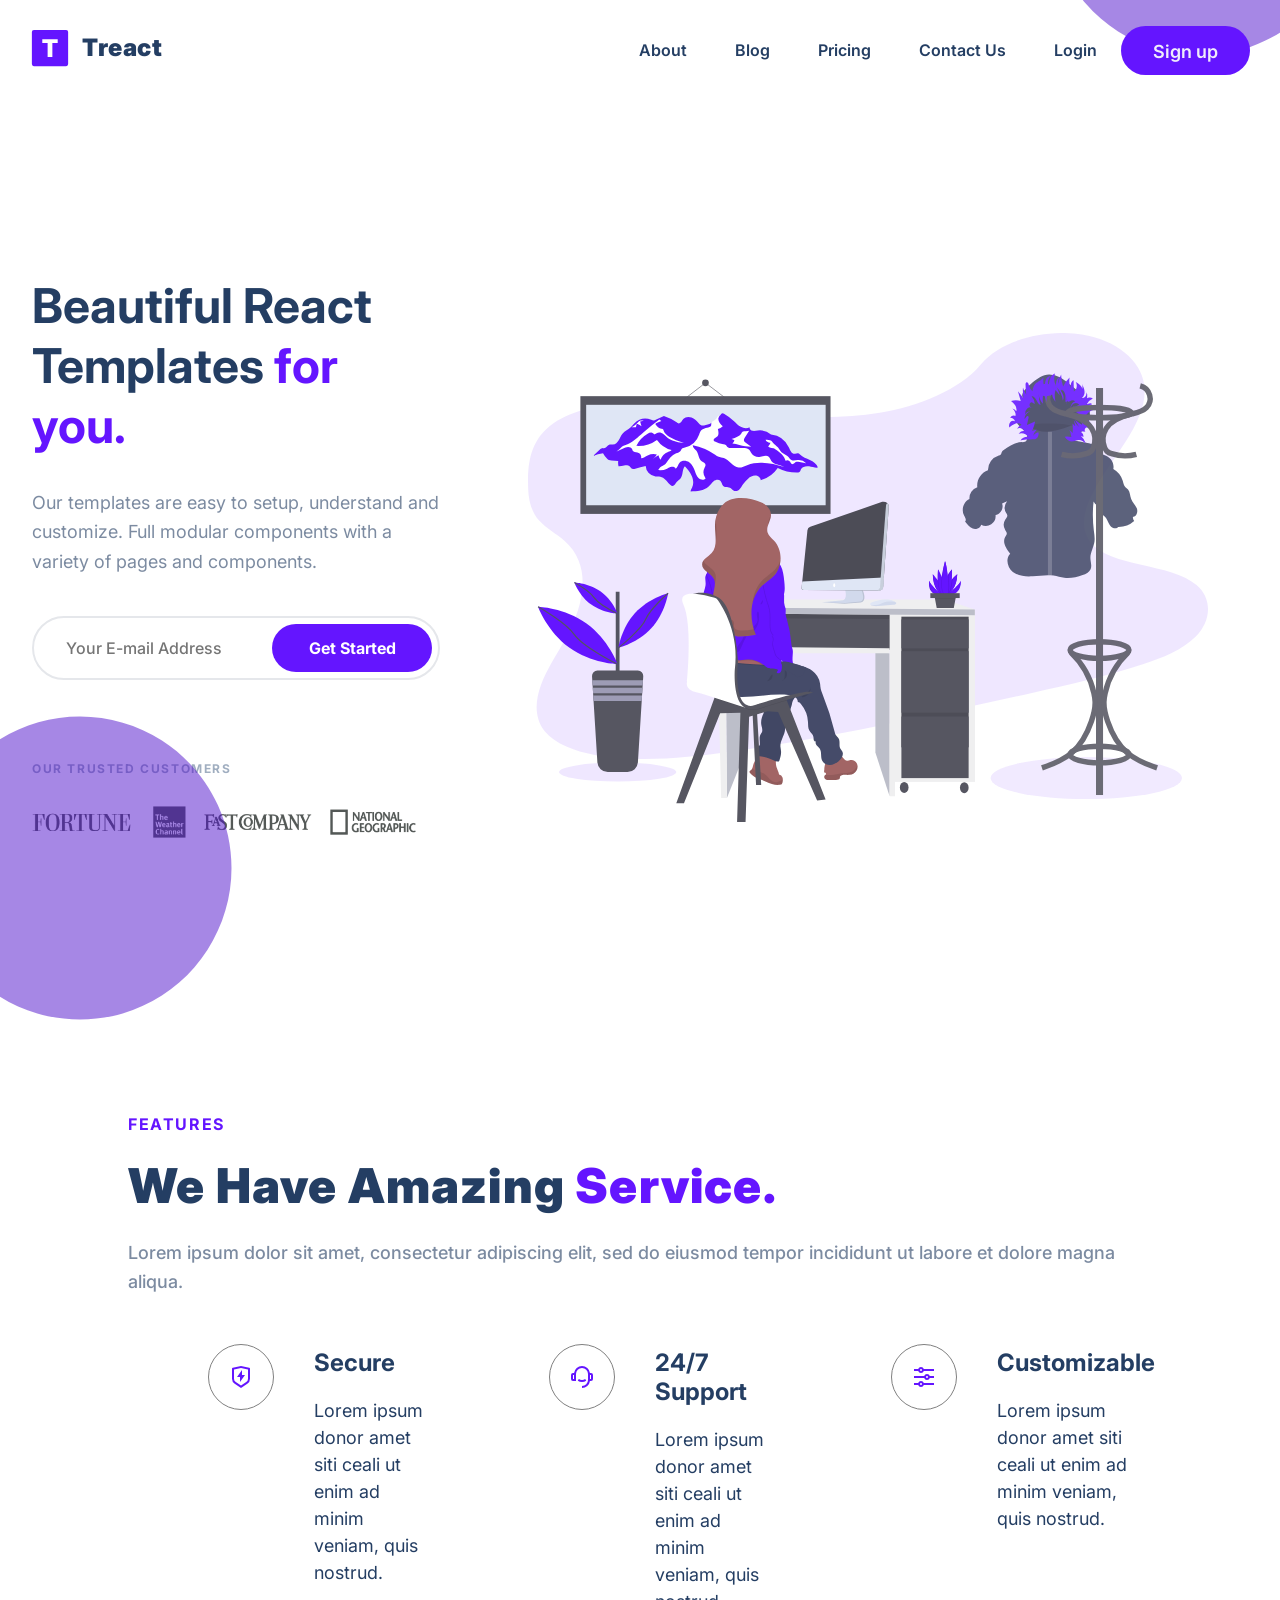
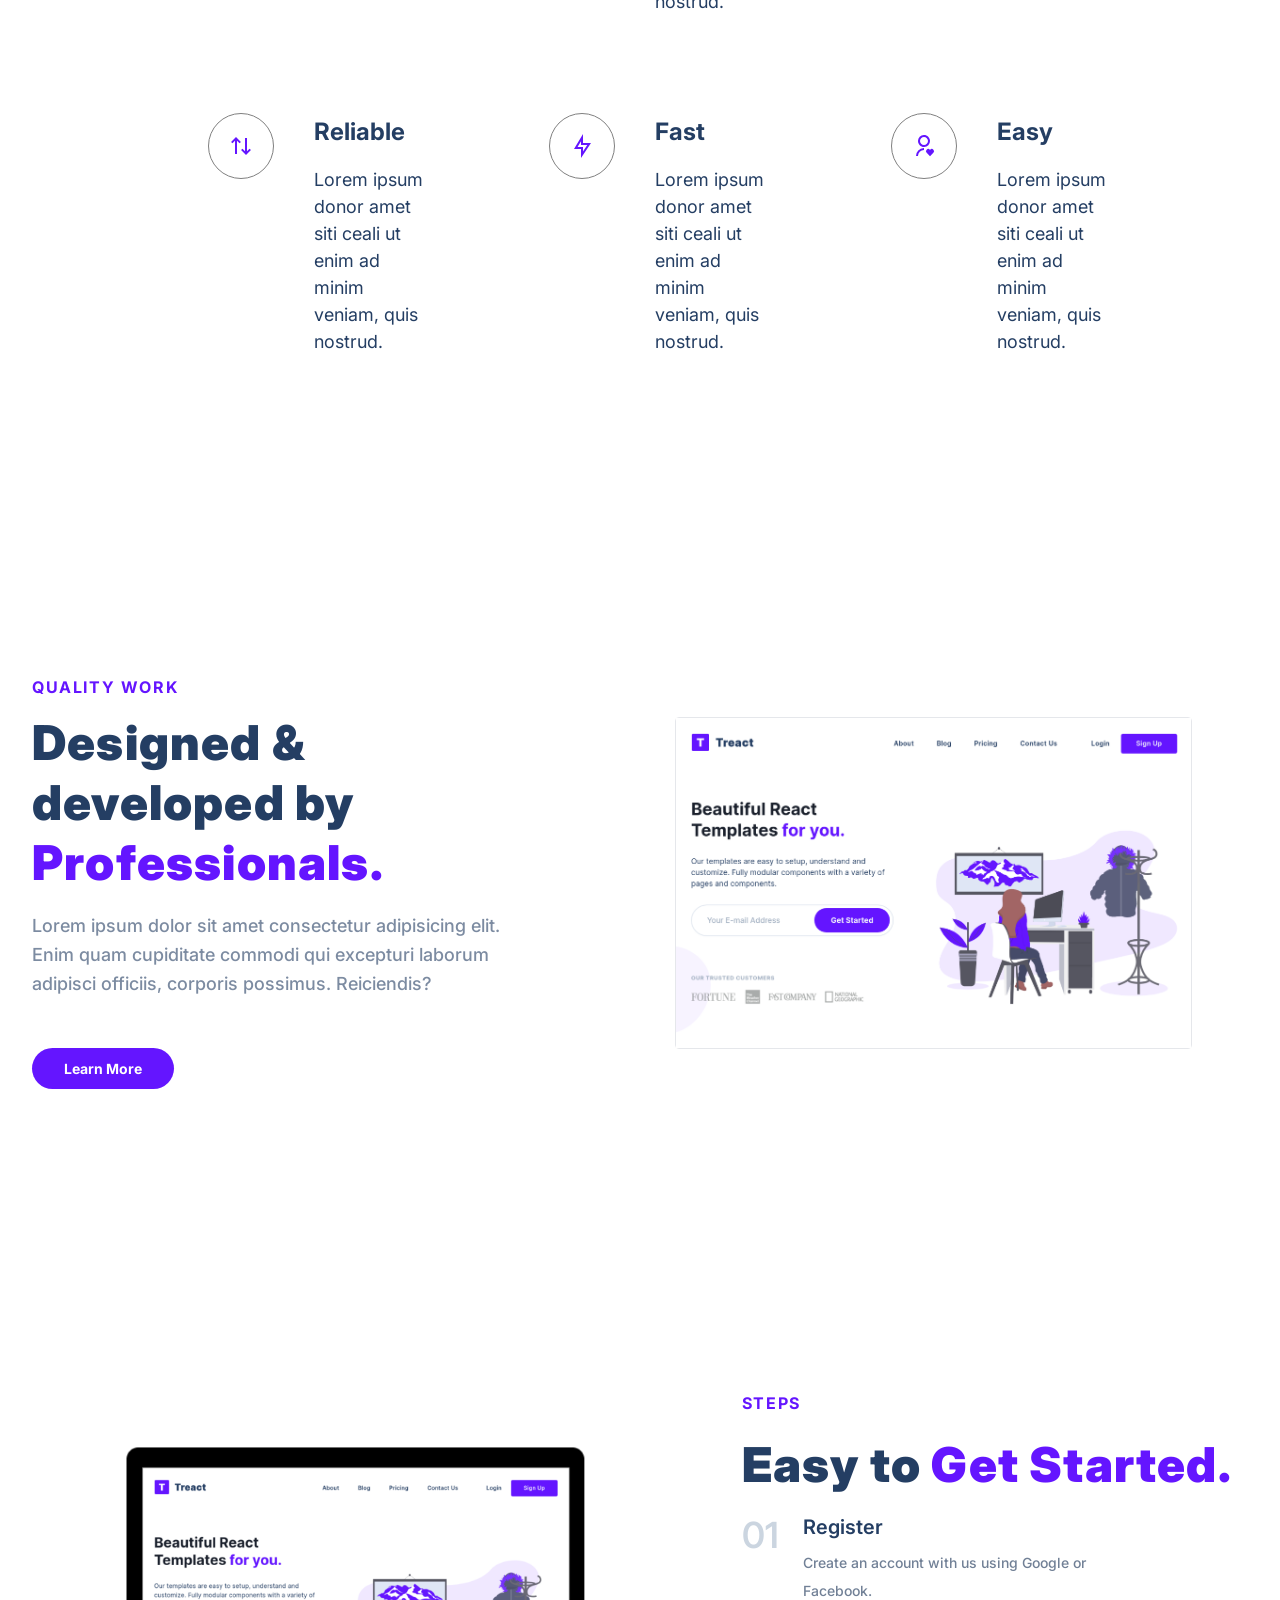
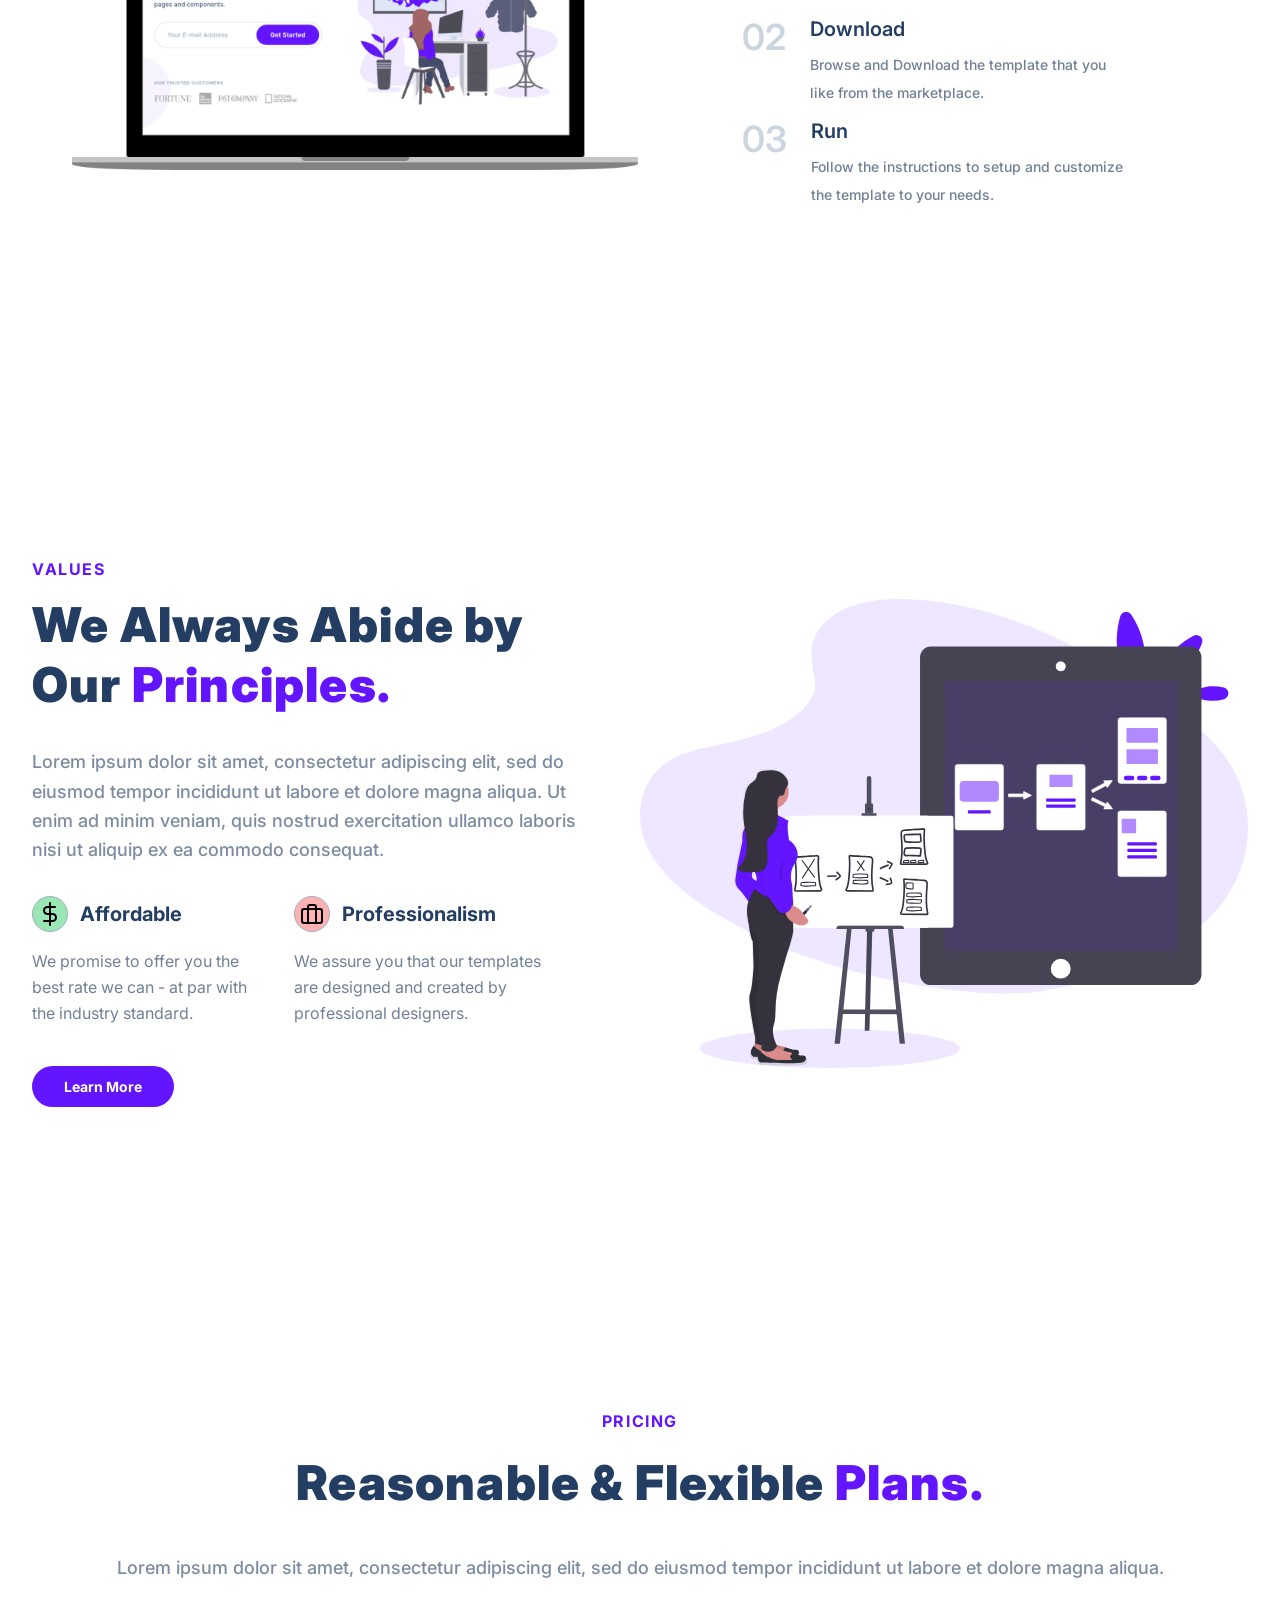
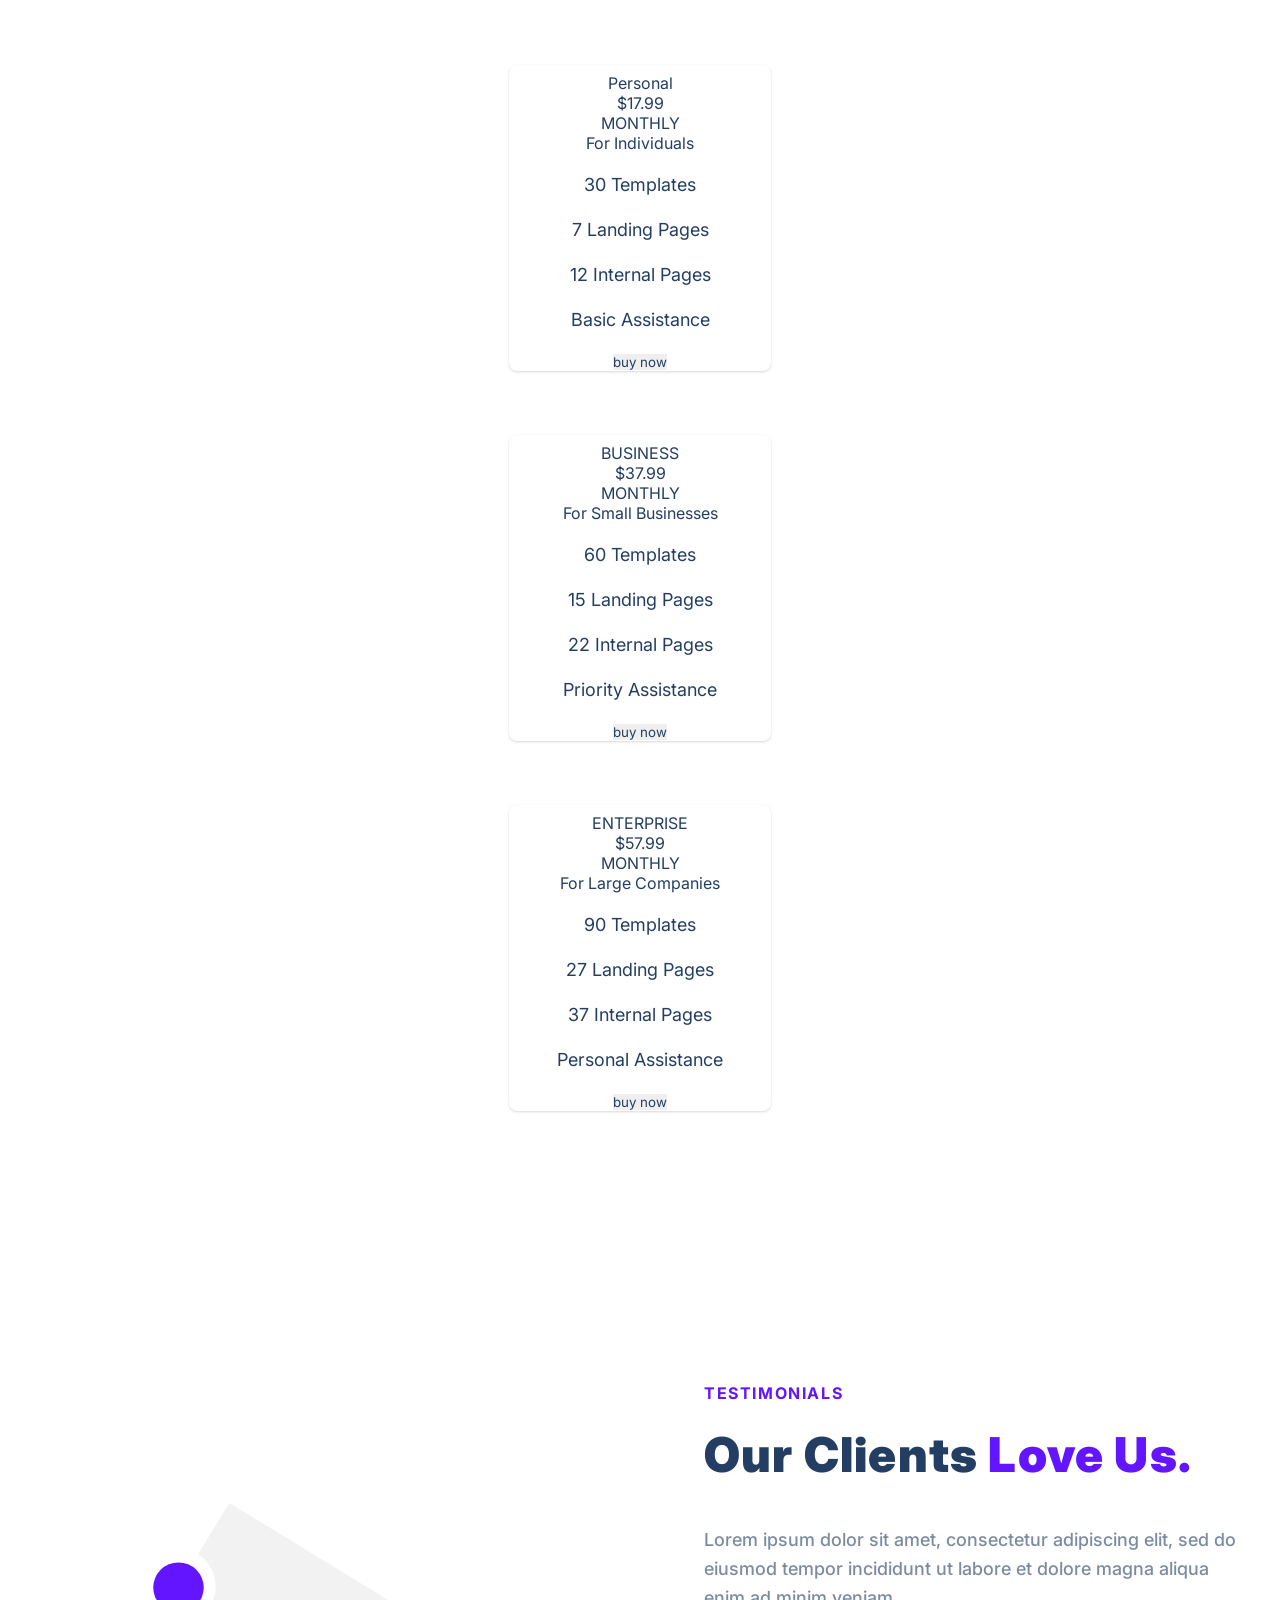
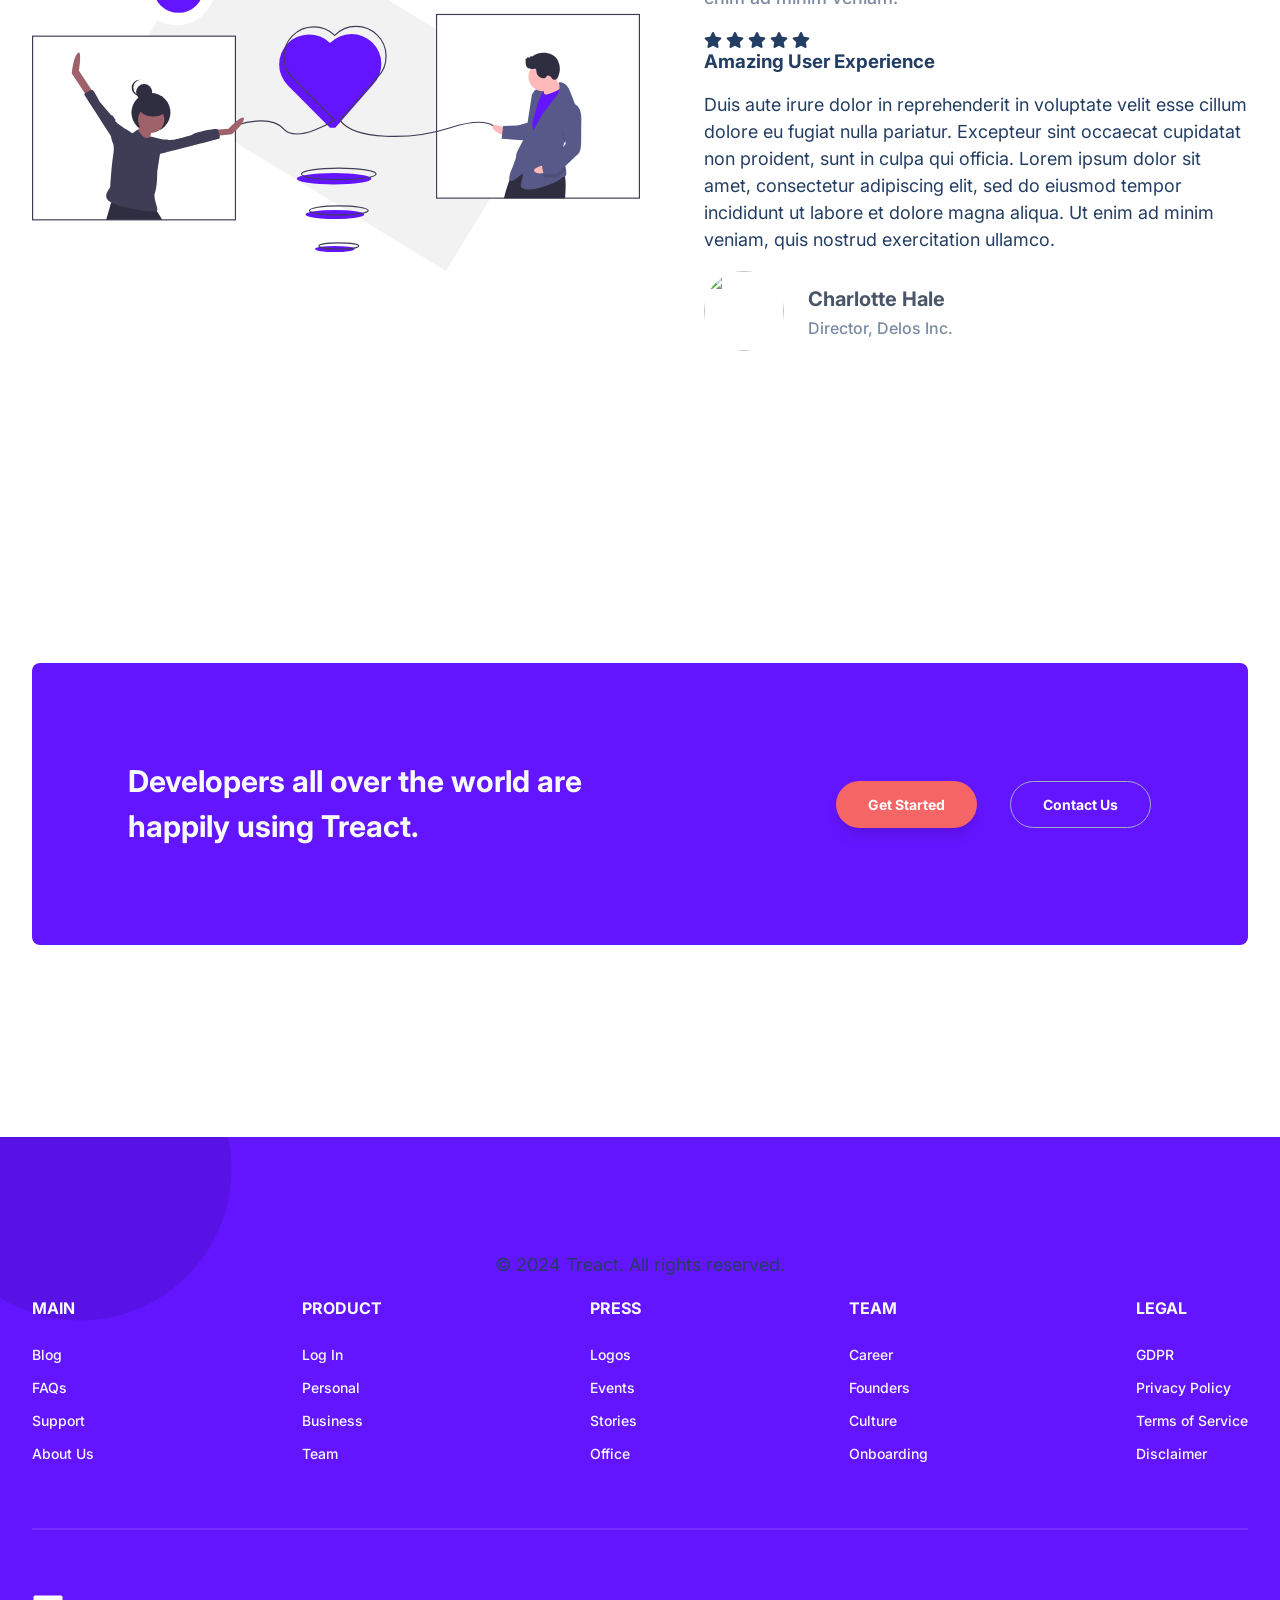
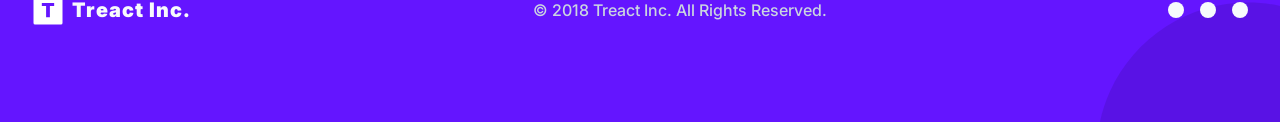
==== commit 0a03b3d4: "eleventh ccommit" ====
--- a/index.html
+++ b/index.html
@@ -48,7 +48,7 @@
 
                     <a href="#" class="nav__link login">Login</a>
 
-                    <a href=""#signup" class="menu__link menu__link--primary" onclick="closeMenu" ()>Sign up</a> 
+                    <a href="#signup" class="menu__link menu__link--primary" onclick="closeMenu" ()>Sign up</a>
 
                 </div>
 
@@ -130,7 +130,7 @@
 
                         <div class="header_email">
 
-                            <input type="text" class="header_email--input" placeholder="Your E-mail Address" >
+                            <input type="text" class="header_email--input" placeholder="Your E-mail Address">
 
                             <button class="header__email--btn">Get Started</button>
 
@@ -191,7 +191,7 @@
                                     <img src="./assets 3/shield-icon.daefe14b320b14fbd9cbd18908ac93ec.svg"
                                         class="feature__img" />
                                 </figure>
-                               
+
 
                                 <div class="feature__text">
 
@@ -364,18 +364,20 @@
 
                         <button class="btn">Learn More</button>
 
-                        
+
 
                     </div>
 
                     <figure class="quality__img--wrapper">
-              <img src="/assets 3/hero-screenshot-1.40a097b525c2f8c9808e.png" class="quality__img">
-              <svg viewBox="0 0 1280 1280" class="quality__grid">
-                <path d="M55 33.5C44.5 37 35 47.6 32.8 58.3c-4.3 20.6 16.3 41.2 36.9 36.9 15.5-3.2 27.5-19 26-33.9-1.1-10.5-9-21.3-19-26.2-6.1-2.9-15.5-3.6-21.7-1.6zM183 33.5c-15.1 5-25.3 21.6-22.2 36.2 2.5 11.9 13.6 23 25.4 25.5 19.4 4.1 39.5-14.2 37.5-33.9-1.1-10.5-9-21.3-19-26.2-6.1-2.9-15.5-3.6-21.7-1.6zM311 33.5c-10.5 3.5-20 14.1-22.2 24.8-4.3 20.6 16.3 41.2 36.9 36.9 15.5-3.2 27.5-19 26-33.9-1.1-10.5-9-21.3-19-26.2-6.1-2.9-15.5-3.6-21.7-1.6zM439 33.5c-10.5 3.5-20 14.1-22.2 24.8-4.3 20.6 16.3 41.2 36.9 36.9 15.5-3.2 27.5-19 26-33.9-1.1-10.5-9-21.3-19-26.2-6.1-2.9-15.5-3.6-21.7-1.6zM567 33.5c-10.5 3.5-20 14.1-22.2 24.8-4.3 20.6 16.3 41.2 36.9 36.9 15.5-3.2 27.5-19 26-33.9-1.1-10.5-9-21.3-19-26.2-6.1-2.9-15.5-3.6-21.7-1.6zM695 33.5c-10.5 3.5-20 14.1-22.2 24.8-4.3 20.6 16.3 41.2 36.9 36.9 15.5-3.2 27.5-19 26-33.9-1.1-10.5-9-21.3-19-26.2-6.1-2.9-15.5-3.6-21.7-1.6zM823 33.5c-10.5 3.5-20 14.1-22.2 24.8-4.3 20.6 16.3 41.2 36.9 36.9 15.5-3.2 27.5-19 26-33.9-1.1-10.5-9-21.3-19-26.2-6.1-2.9-15.5-3.6-21.7-1.6zM951 33.5c-10.5 3.5-20 14.1-22.2 24.8-4.3 20.6 16.3 41.2 36.9 36.9 15.5-3.2 27.5-19 26-33.9-1.1-10.5-9-21.3-19-26.2-6.1-2.9-15.5-3.6-21.7-1.6zM1079 33.5c-10.5 3.5-20 14.1-22.2 24.8-2.5 11.7 3.2 24.4 14.2 31.9 10.7 7.4 22.9 7.5 33.7.3 17.7-11.8 20.1-33.8 5.3-48.5-8.5-8.6-20.7-11.9-31-8.5zM1207 33.5c-10.5 3.5-20 14.1-22.2 24.8-2.5 11.7 3.2 24.4 14.2 31.9 10.7 7.4 22.9 7.5 33.7.3 17.7-11.8 20.1-33.8 5.3-48.5-8.5-8.6-20.7-11.9-31-8.5zM55 161.5c-10.5 3.5-20 14.1-22.2 24.8-4.3 20.6 16.3 41.2 36.9 36.9 15.5-3.2 27.5-19 26-33.9-1.1-10.5-9-21.3-19-26.2-6.1-2.9-15.5-3.6-21.7-1.6zM183 161.5c-15.1 5-25.3 21.6-22.2 36.2 2.5 11.9 13.6 23 25.4 25.5 19.4 4.1 39.5-14.2 37.5-33.9-1.1-10.5-9-21.3-19-26.2-6.1-2.9-15.5-3.6-21.7-1.6zM311 161.5c-10.5 3.5-20 14.1-22.2 24.8-4.3 20.6 16.3 41.2 36.9 36.9 15.5-3.2 27.5-19 26-33.9-1.1-10.5-9-21.3-19-26.2-6.1-2.9-15.5-3.6-21.7-1.6zM439 161.5c-10.5 3.5-20 14.1-22.2 24.8-4.3 20.6 16.3 41.2 36.9 36.9 15.5-3.2 27.5-19 26-33.9-1.1-10.5-9-21.3-19-26.2-6.1-2.9-15.5-3.6-21.7-1.6zM567 161.5c-10.5 3.5-20 14.1-22.2 24.8-4.3 20.6 16.3 41.2 36.9 36.9 15.5-3.2 27.5-19 26-33.9-1.1-10.5-9-21.3-19-26.2-6.1-2.9-15.5-3.6-21.7-1.6zM695 161.5c-10.5 3.5-20 14.1-22.2 24.8-4.3 20.6 16.3 41.2 36.9 36.9 15.5-3.2 27.5-19 26-33.9-1.1-10.5-9-21.3-19-26.2-6.1-2.9-15.5-3.6-21.7-1.6zM823 161.5c-10.5 3.5-20 14.1-22.2 24.8-4.3 20.6 16.3 41.2 36.9 36.9 15.5-3.2 27.5-19 26-33.9-1.1-10.5-9-21.3-19-26.2-6.1-2.9-15.5-3.6-21.7-1.6zM951 161.5c-10.5 3.5-20 14.1-22.2 24.8-4.3 20.6 16.3 41.2 36.9 36.9 15.5-3.2 27.5-19 26-33.9-1.1-10.5-9-21.3-19-26.2-6.1-2.9-15.5-3.6-21.7-1.6zM1079 161.5c-10.5 3.5-20 14.1-22.2 24.8-2.5 11.7 3.2 24.4 14.2 31.9 10.7 7.4 22.9 7.5 33.7.3 17.7-11.8 20.1-33.8 5.3-48.5-8.5-8.6-20.7-11.9-31-8.5zM1207 161.5c-10.5 3.5-20 14.1-22.2 24.8-2.5 11.7 3.2 24.4 14.2 31.9 10.7 7.4 22.9 7.5 33.7.3 17.7-11.8 20.1-33.8 5.3-48.5-8.5-8.6-20.7-11.9-31-8.5zM55 289.5c-10.5 3.5-20 14.1-22.2 24.8-4.3 20.6 16.3 41.2 36.9 36.9 15.5-3.2 27.5-19 26-33.9-1.1-10.5-9-21.3-19-26.2-6.1-2.9-15.5-3.6-21.7-1.6zM183 289.5c-10.5 3.5-20 14.1-22.2 24.8-4.3 20.6 16.3 41.2 36.9 36.9 15.5-3.2 27.5-19 26-33.9-1.1-10.5-9-21.3-19-26.2-6.1-2.9-15.5-3.6-21.7-1.6zM311 289.5c-10.5 3.5-20 14.1-22.2 24.8-4.3 20.6 16.3 41.2 36.9 36.9 15.5-3.2 27.5-19 26-33.9-1.1-10.5-9-21.3-19-26.2-6.1-2.9-15.5-3.6-21.7-1.6zM439 289.5c-10.5 3.5-20 14.1-22.2 24.8-4.3 20.6 16.3 41.2 36.9 36.9 15.5-3.2 27.5-19 26-33.9-1.1-10.5-9-21.3-19-26.2-6.1-2.9-15.5-3.6-21.7-1.6zM567 289.5c-10.5 3.5-20 14.1-22.2 24.8-4.3 20.6 16.3 41.2 36.9 36.9 15.5-3.2 27.5-19 26-33.9-1.1-10.5-9-21.3-19-26.2-6.1-2.9-15.5-3.6-21.7-1.6zM695 289.5c-10.5 3.5-20 14.1-22.2 24.8-4.3 20.6 16.3 41.2 36.9 36.9 15.5-3.2 27.5-19 26-33.9-1.1-10.5-9-21.3-19-26.2-6.1-2.9-15.5-3.6-21.7-1.6zM823 289.5c-10.5 3.5-20 14.1-22.2 24.8-4.3 20.6 16.3 41.2 36.9 36.9 15.5-3.2 27.5-19 26-33.9-1.1-10.5-9-21.3-19-26.2-6.1-2.9-15.5-3.6-21.7-1.6zM951 289.5c-10.5 3.5-20 14.1-22.2 24.8-4.3 20.6 16.3 41.2 36.9 36.9 15.5-3.2 27.5-19 26-33.9-1.1-10.5-9-21.3-19-26.2-6.1-2.9-15.5-3.6-21.7-1.6zM1079 289.5c-10.5 3.5-20 14.1-22.2 24.8-4.3 20.6 16.3 41.2 36.9 36.9 15.5-3.2 27.5-19 26-33.9-1.1-10.5-9-21.3-19-26.2-6.1-2.9-15.5-3.6-21.7-1.6zM1207 289.5c-10.5 3.5-20 14.1-22.2 24.8-4.3 20.6 16.3 41.2 36.9 36.9 15.5-3.2 27.5-19 26-33.9-1.1-10.5-9-21.3-19-26.2-6.1-2.9-15.5-3.6-21.7-1.6zM55 417.5c-10.5 3.5-20 14.1-22.2 24.8-4.3 20.6 16.3 41.2 36.9 36.9 15.5-3.2 27.5-19 26-33.9-1.1-10.5-9-21.3-19-26.2-6.1-2.9-15.5-3.6-21.7-1.6zM183 417.5c-10.5 3.5-20 14.1-22.2 24.8-4.3 20.6 16.3 41.2 36.9 36.9 15.5-3.2 27.5-19 26-33.9-1.1-10.5-9-21.3-19-26.2-6.1-2.9-15.5-3.6-21.7-1.6zM311 417.5c-10.5 3.5-20 14.1-22.2 24.8-4.3 20.6 16.3 41.2 36.9 36.9 15.5-3.2 27.5-19 26-33.9-1.1-10.5-9-21.3-19-26.2-6.1-2.9-15.5-3.6-21.7-1.6zM439 417.5c-10.5 3.5-20 14.1-22.2 24.8-4.3 20.6 16.3 41.2 36.9 36.9 15.5-3.2 27.5-19 26-33.9-1.1-10.5-9-21.3-19-26.2-6.1-2.9-15.5-3.6-21.7-1.6zM567 417.5c-10.5 3.5-20 14.1-22.2 24.8-4.3 20.6 16.3 41.2 36.9 36.9 15.5-3.2 27.5-19 26-33.9-1.1-10.5-9-21.3-19-26.2-6.1-2.9-15.5-3.6-21.7-1.6zM695 417.5c-10.5 3.5-20 14.1-22.2 24.8-4.3 20.6 16.3 41.2 36.9 36.9 15.5-3.2 27.5-19 26-33.9-1.1-10.5-9-21.3-19-26.2-6.1-2.9-15.5-3.6-21.7-1.6zM823 417.5c-10.5 3.5-20 14.1-22.2 24.8-4.3 20.6 16.3 41.2 36.9 36.9 15.5-3.2 27.5-19 26-33.9-1.1-10.5-9-21.3-19-26.2-6.1-2.9-15.5-3.6-21.7-1.6zM951 417.5c-10.5 3.5-20 14.1-22.2 24.8-4.3 20.6 16.3 41.2 36.9 36.9 15.5-3.2 27.5-19 26-33.9-1.1-10.5-9-21.3-19-26.2-6.1-2.9-15.5-3.6-21.7-1.6zM1079 417.5c-10.5 3.5-20 14.1-22.2 24.8-4.3 20.6 16.3 41.2 36.9 36.9 15.5-3.2 27.5-19 26-33.9-1.1-10.5-9-21.3-19-26.2-6.1-2.9-15.5-3.6-21.7-1.6zM1207 417.5c-10.5 3.5-20 14.1-22.2 24.8-4.3 20.6 16.3 41.2 36.9 36.9 15.5-3.2 27.5-19 26-33.9-1.1-10.5-9-21.3-19-26.2-6.1-2.9-15.5-3.6-21.7-1.6zM55 545.5c-10.5 3.5-20 14.1-22.2 24.8-4.3 20.6 16.3 41.2 36.9 36.9 15.5-3.2 27.5-19 26-33.9-1.1-10.5-9-21.3-19-26.2-6.1-2.9-15.5-3.6-21.7-1.6zM183 545.5c-10.5 3.5-20 14.1-22.2 24.8-4.3 20.6 16.3 41.2 36.9 36.9 15.5-3.2 27.5-19 26-33.9-1.1-10.5-9-21.3-19-26.2-6.1-2.9-15.5-3.6-21.7-1.6zM311 545.5c-10.5 3.5-20 14.1-22.2 24.8-4.3 20.6 16.3 41.2 36.9 36.9 15.5-3.2 27.5-19 26-33.9-1.1-10.5-9-21.3-19-26.2-6.1-2.9-15.5-3.6-21.7-1.6zM439 545.5c-10.5 3.5-20 14.1-22.2 24.8-4.3 20.6 16.3 41.2 36.9 36.9 15.5-3.2 27.5-19 26-33.9-1.1-10.5-9-21.3-19-26.2-6.1-2.9-15.5-3.6-21.7-1.6zM567 545.5c-10.5 3.5-20 14.1-22.2 24.8-4.3 20.6 16.3 41.2 36.9 36.9 15.5-3.2 27.5-19 26-33.9-1.1-10.5-9-21.3-19-26.2-6.1-2.9-15.5-3.6-21.7-1.6zM695 545.5c-10.5 3.5-20 14.1-22.2 24.8-4.3 20.6 16.3 41.2 36.9 36.9 15.5-3.2 27.5-19 26-33.9-1.1-10.5-9-21.3-19-26.2-6.1-2.9-15.5-3.6-21.7-1.6zM823 545.5c-10.5 3.5-20 14.1-22.2 24.8-4.3 20.6 16.3 41.2 36.9 36.9 15.5-3.2 27.5-19 26-33.9-1.1-10.5-9-21.3-19-26.2-6.1-2.9-15.5-3.6-21.7-1.6zM951 545.5c-10.5 3.5-20 14.1-22.2 24.8-4.3 20.6 16.3 41.2 36.9 36.9 15.5-3.2 27.5-19 26-33.9-1.1-10.5-9-21.3-19-26.2-6.1-2.9-15.5-3.6-21.7-1.6zM1079 545.5c-10.5 3.5-20 14.1-22.2 24.8-4.3 20.6 16.3 41.2 36.9 36.9 15.5-3.2 27.5-19 26-33.9-1.1-10.5-9-21.3-19-26.2-6.1-2.9-15.5-3.6-21.7-1.6zM1207 545.5c-10.5 3.5-20 14.1-22.2 24.8-4.3 20.6 16.3 41.2 36.9 36.9 15.5-3.2 27.5-19 26-33.9-1.1-10.5-9-21.3-19-26.2-6.1-2.9-15.5-3.6-21.7-1.6zM55 673.5c-10.5 3.5-20 14.1-22.2 24.8-4.3 20.6 16.3 41.2 36.9 36.9 15.5-3.2 27.5-19 26-33.9-1.1-10.5-9-21.3-19-26.2-6.1-2.9-15.5-3.6-21.7-1.6zM183 673.5c-10.5 3.5-20 14.1-22.2 24.8-4.3 20.6 16.3 41.2 36.9 36.9 15.5-3.2 27.5-19 26-33.9-1.1-10.5-9-21.3-19-26.2-6.1-2.9-15.5-3.6-21.7-1.6zM311 673.5c-10.5 3.5-20 14.1-22.2 24.8-4.3 20.6 16.3 41.2 36.9 36.9 15.5-3.2 27.5-19 26-33.9-1.1-10.5-9-21.3-19-26.2-6.1-2.9-15.5-3.6-21.7-1.6zM439 673.5c-10.5 3.5-20 14.1-22.2 24.8-4.3 20.6 16.3 41.2 36.9 36.9 15.5-3.2 27.5-19 26-33.9-1.1-10.5-9-21.3-19-26.2-6.1-2.9-15.5-3.6-21.7-1.6zM567 673.5c-10.5 3.5-20 14.1-22.2 24.8-4.3 20.6 16.3 41.2 36.9 36.9 15.5-3.2 27.5-19 26-33.9-1.1-10.5-9-21.3-19-26.2-6.1-2.9-15.5-3.6-21.7-1.6zM695 673.5c-10.5 3.5-20 14.1-22.2 24.8-4.3 20.6 16.3 41.2 36.9 36.9 15.5-3.2 27.5-19 26-33.9-1.1-10.5-9-21.3-19-26.2-6.1-2.9-15.5-3.6-21.7-1.6zM823 673.5c-10.5 3.5-20 14.1-22.2 24.8-4.3 20.6 16.3 41.2 36.9 36.9 15.5-3.2 27.5-19 26-33.9-1.1-10.5-9-21.3-19-26.2-6.1-2.9-15.5-3.6-21.7-1.6zM951 673.5c-10.5 3.5-20 14.1-22.2 24.8-4.3 20.6 16.3 41.2 36.9 36.9 15.5-3.2 27.5-19 26-33.9-1.1-10.5-9-21.3-19-26.2-6.1-2.9-15.5-3.6-21.7-1.6zM1079 673.5c-10.5 3.5-20 14.1-22.2 24.8-4.3 20.6 16.3 41.2 36.9 36.9 15.5-3.2 27.5-19 26-33.9-1.1-10.5-9-21.3-19-26.2-6.1-2.9-15.5-3.6-21.7-1.6zM1207 673.5c-10.5 3.5-20 14.1-22.2 24.8-4.3 20.6 16.3 41.2 36.9 36.9 15.5-3.2 27.5-19 26-33.9-1.1-10.5-9-21.3-19-26.2-6.1-2.9-15.5-3.6-21.7-1.6zM55 801.5c-10.5 3.5-20 14.1-22.2 24.8-4.3 20.6 16.3 41.2 36.9 36.9 15.5-3.2 27.5-19 26-33.9-1.1-10.5-9-21.3-19-26.2-6.1-2.9-15.5-3.6-21.7-1.6zM183 801.5c-10.5 3.5-20 14.1-22.2 24.8-4.3 20.6 16.3 41.2 36.9 36.9 15.5-3.2 27.5-19 26-33.9-1.1-10.5-9-21.3-19-26.2-6.1-2.9-15.5-3.6-21.7-1.6zM311 801.5c-10.5 3.5-20 14.1-22.2 24.8-2.5 11.7 3.2 24.4 14.2 31.9 10.7 7.4 22.9 7.5 33.7.3 17.7-11.8 20.1-33.8 5.3-48.5-8.5-8.6-20.7-11.9-31-8.5zM439 801.5c-10.5 3.5-20 14.1-22.2 24.8-2.5 11.7 3.2 24.4 14.2 31.9 10.7 7.4 22.9 7.5 33.7.3 17.7-11.8 20.1-33.8 5.3-48.5-8.5-8.6-20.7-11.9-31-8.5zM567 801.5c-15.1 5-25.3 21.6-22.2 36.2 2.5 11.9 13.6 23 25.5 25.5 19.3 4.1 39.4-14.2 37.4-33.9-1.1-10.5-9-21.3-19-26.2-6.1-2.9-15.5-3.6-21.7-1.6zM695 801.5c-15.1 5-25.3 21.6-22.2 36.2 2.5 11.9 13.6 23 25.5 25.5 19.3 4.1 39.4-14.2 37.4-33.9-1.1-10.5-9-21.3-19-26.2-6.1-2.9-15.5-3.6-21.7-1.6zM823 801.5c-15.1 5-25.3 21.6-22.2 36.2 2.5 11.9 13.6 23 25.5 25.5 19.3 4.1 39.4-14.2 37.4-33.9-1.1-10.5-9-21.3-19-26.2-6.1-2.9-15.5-3.6-21.7-1.6zM951 801.5c-15.1 5-25.3 21.6-22.2 36.2 2.5 11.9 13.6 23 25.5 25.5 19.3 4.1 39.4-14.2 37.4-33.9-1.1-10.5-9-21.3-19-26.2-6.1-2.9-15.5-3.6-21.7-1.6zM1079 801.5c-10.5 3.5-20 14.1-22.2 24.8-4.3 20.6 16.3 41.2 36.9 36.9 15.5-3.2 27.5-19 26-33.9-1.1-10.5-9-21.3-19-26.2-6.1-2.9-15.5-3.6-21.7-1.6zM1207 801.5c-10.5 3.5-20 14.1-22.2 24.8-4.3 20.6 16.3 41.2 36.9 36.9 15.5-3.2 27.5-19 26-33.9-1.1-10.5-9-21.3-19-26.2-6.1-2.9-15.5-3.6-21.7-1.6zM55 929.5c-10.5 3.5-20 14.1-22.2 24.8-4.3 20.6 16.3 41.2 36.9 36.9 15.5-3.2 27.5-19 26-33.9-1.1-10.5-9-21.3-19-26.2-6.1-2.9-15.5-3.6-21.7-1.6zM183 929.5c-10.5 3.5-20 14.1-22.2 24.8-4.3 20.6 16.3 41.2 36.9 36.9 15.5-3.2 27.5-19 26-33.9-1.1-10.5-9-21.3-19-26.2-6.1-2.9-15.5-3.6-21.7-1.6zM311 929.5c-10.5 3.5-20 14.1-22.2 24.8-2.5 11.7 3.2 24.4 14.2 31.9 10.7 7.4 22.9 7.5 33.7.3 17.7-11.8 20.1-33.8 5.3-48.5-8.5-8.6-20.7-11.9-31-8.5zM439 929.5c-10.5 3.5-20 14.1-22.2 24.8-2.5 11.7 3.2 24.4 14.2 31.9 10.7 7.4 22.9 7.5 33.7.3 17.7-11.8 20.1-33.8 5.3-48.5-8.5-8.6-20.7-11.9-31-8.5zM567 929.5c-15.1 5-25.3 21.6-22.2 36.2 2.5 11.9 13.6 23 25.5 25.5 19.3 4.1 39.4-14.2 37.4-33.9-1.1-10.5-9-21.3-19-26.2-6.1-2.9-15.5-3.6-21.7-1.6zM695 929.5c-15.1 5-25.3 21.6-22.2 36.2 2.5 11.9 13.6 23 25.5 25.5 19.3 4.1 39.4-14.2 37.4-33.9-1.1-10.5-9-21.3-19-26.2-6.1-2.9-15.5-3.6-21.7-1.6zM823 929.5c-15.1 5-25.3 21.6-22.2 36.2 2.5 11.9 13.6 23 25.5 25.5 19.3 4.1 39.4-14.2 37.4-33.9-1.1-10.5-9-21.3-19-26.2-6.1-2.9-15.5-3.6-21.7-1.6zM951 929.5c-15.1 5-25.3 21.6-22.2 36.2 2.5 11.9 13.6 23 25.5 25.5 19.3 4.1 39.4-14.2 37.4-33.9-1.1-10.5-9-21.3-19-26.2-6.1-2.9-15.5-3.6-21.7-1.6zM1079 929.5c-10.5 3.5-20 14.1-22.2 24.8-4.3 20.6 16.3 41.2 36.9 36.9 15.5-3.2 27.5-19 26-33.9-1.1-10.5-9-21.3-19-26.2-6.1-2.9-15.5-3.6-21.7-1.6zM1207 929.5c-10.5 3.5-20 14.1-22.2 24.8-4.3 20.6 16.3 41.2 36.9 36.9 15.5-3.2 27.5-19 26-33.9-1.1-10.5-9-21.3-19-26.2-6.1-2.9-15.5-3.6-21.7-1.6zM55 1057.5c-10.5 3.5-20 14.1-22.2 24.8-4.3 20.6 16.3 41.2 36.9 36.9 15.5-3.2 27.5-19 26-33.9-1.1-10.5-9-21.3-19-26.2-6.1-2.9-15.5-3.6-21.7-1.6zM183 1057.5c-10.5 3.5-20 14.1-22.2 24.8-4.3 20.6 16.3 41.2 36.9 36.9 15.5-3.2 27.5-19 26-33.9-1.1-10.5-9-21.3-19-26.2-6.1-2.9-15.5-3.6-21.7-1.6zM311 1057.5c-10.5 3.5-20 14.1-22.2 24.8-2.5 11.7 3.2 24.4 14.2 31.9 10.7 7.4 22.9 7.5 33.7.3 17.7-11.8 20.1-33.8 5.3-48.5-8.5-8.6-20.7-11.9-31-8.5zM439 1057.5c-10.5 3.5-20 14.1-22.2 24.8-2.5 11.7 3.2 24.4 14.2 31.9 10.7 7.4 22.9 7.5 33.7.3 17.7-11.8 20.1-33.8 5.3-48.5-8.5-8.6-20.7-11.9-31-8.5zM567 1057.5c-10.5 3.5-20 14.1-22.2 24.8-4.3 20.6 16.3 41.2 36.9 36.9 15.5-3.2 27.5-19 26-33.9-1.1-10.5-9-21.3-19-26.2-6.1-2.9-15.5-3.6-21.7-1.6zM695 1057.5c-10.5 3.5-20 14.1-22.2 24.8-4.3 20.6 16.3 41.2 36.9 36.9 15.5-3.2 27.5-19 26-33.9-1.1-10.5-9-21.3-19-26.2-6.1-2.9-15.5-3.6-21.7-1.6zM823 1057.5c-10.5 3.5-20 14.1-22.2 24.8-4.3 20.6 16.3 41.2 36.9 36.9 15.5-3.2 27.5-19 26-33.9-1.1-10.5-9-21.3-19-26.2-6.1-2.9-15.5-3.6-21.7-1.6zM951 1057.5c-10.5 3.5-20 14.1-22.2 24.8-4.3 20.6 16.3 41.2 36.9 36.9 15.5-3.2 27.5-19 26-33.9-1.1-10.5-9-21.3-19-26.2-6.1-2.9-15.5-3.6-21.7-1.6zM1079 1057.5c-10.5 3.5-20 14.1-22.2 24.8-4.3 20.6 16.3 41.2 36.9 36.9 15.5-3.2 27.5-19 26-33.9-1.1-10.5-9-21.3-19-26.2-6.1-2.9-15.5-3.6-21.7-1.6zM1207 1057.5c-10.5 3.5-20 14.1-22.2 24.8-4.3 20.6 16.3 41.2 36.9 36.9 15.5-3.2 27.5-19 26-33.9-1.1-10.5-9-21.3-19-26.2-6.1-2.9-15.5-3.6-21.7-1.6zM55 1185.5c-10.5 3.5-20 14.1-22.2 24.8-4.3 20.6 16.3 41.2 36.9 36.9 15.5-3.2 27.5-19 26-33.9-1.1-10.5-9-21.3-19-26.2-6.1-2.9-15.5-3.6-21.7-1.6zM183 1185.5c-10.5 3.5-20 14.1-22.2 24.8-4.3 20.6 16.3 41.2 36.9 36.9 15.5-3.2 27.5-19 26-33.9-1.1-10.5-9-21.3-19-26.2-6.1-2.9-15.5-3.6-21.7-1.6zM311 1185.5c-10.5 3.5-20 14.1-22.2 24.8-4.3 20.6 16.3 41.2 36.9 36.9 15.5-3.2 27.5-19 26-33.9-1.1-10.5-9-21.3-19-26.2-6.1-2.9-15.5-3.6-21.7-1.6zM439 1185.5c-10.5 3.5-20 14.1-22.2 24.8-4.3 20.6 16.3 41.2 36.9 36.9 15.5-3.2 27.5-19 26-33.9-1.1-10.5-9-21.3-19-26.2-6.1-2.9-15.5-3.6-21.7-1.6zM567 1185.5c-10.5 3.5-20 14.1-22.2 24.8-4.3 20.6 16.3 41.2 36.9 36.9 15.5-3.2 27.5-19 26-33.9-1.1-10.5-9-21.3-19-26.2-6.1-2.9-15.5-3.6-21.7-1.6zM695 1185.5c-10.5 3.5-20 14.1-22.2 24.8-4.3 20.6 16.3 41.2 36.9 36.9 15.5-3.2 27.5-19 26-33.9-1.1-10.5-9-21.3-19-26.2-6.1-2.9-15.5-3.6-21.7-1.6zM823 1185.5c-10.5 3.5-20 14.1-22.2 24.8-4.3 20.6 16.3 41.2 36.9 36.9 15.5-3.2 27.5-19 26-33.9-1.1-10.5-9-21.3-19-26.2-6.1-2.9-15.5-3.6-21.7-1.6zM951 1185.5c-10.5 3.5-20 14.1-22.2 24.8-4.3 20.6 16.3 41.2 36.9 36.9 15.5-3.2 27.5-19 26-33.9-1.1-10.5-9-21.3-19-26.2-6.1-2.9-15.5-3.6-21.7-1.6zM1079 1185.5c-10.5 3.5-20 14.1-22.2 24.8-4.3 20.6 16.3 41.2 36.9 36.9 15.5-3.2 27.5-19 26-33.9-1.1-10.5-9-21.3-19-26.2-6.1-2.9-15.5-3.6-21.7-1.6zM1207 1185.5c-10.5 3.5-20 14.1-22.2 24.8-4.3 20.6 16.3 41.2 36.9 36.9 15.5-3.2 27.5-19 26-33.9-1.1-10.5-9-21.3-19-26.2-6.1-2.9-15.5-3.6-21.7-1.6z"></path>
-              </svg>
-            </figure>
-
-                    
+                        <img src="/assets 3/hero-screenshot-1.40a097b525c2f8c9808e.png" class="quality__img">
+                        <svg viewBox="0 0 1280 1280" class="quality__grid">
+                            <path
+                                d="M55 33.5C44.5 37 35 47.6 32.8 58.3c-4.3 20.6 16.3 41.2 36.9 36.9 15.5-3.2 27.5-19 26-33.9-1.1-10.5-9-21.3-19-26.2-6.1-2.9-15.5-3.6-21.7-1.6zM183 33.5c-15.1 5-25.3 21.6-22.2 36.2 2.5 11.9 13.6 23 25.4 25.5 19.4 4.1 39.5-14.2 37.5-33.9-1.1-10.5-9-21.3-19-26.2-6.1-2.9-15.5-3.6-21.7-1.6zM311 33.5c-10.5 3.5-20 14.1-22.2 24.8-4.3 20.6 16.3 41.2 36.9 36.9 15.5-3.2 27.5-19 26-33.9-1.1-10.5-9-21.3-19-26.2-6.1-2.9-15.5-3.6-21.7-1.6zM439 33.5c-10.5 3.5-20 14.1-22.2 24.8-4.3 20.6 16.3 41.2 36.9 36.9 15.5-3.2 27.5-19 26-33.9-1.1-10.5-9-21.3-19-26.2-6.1-2.9-15.5-3.6-21.7-1.6zM567 33.5c-10.5 3.5-20 14.1-22.2 24.8-4.3 20.6 16.3 41.2 36.9 36.9 15.5-3.2 27.5-19 26-33.9-1.1-10.5-9-21.3-19-26.2-6.1-2.9-15.5-3.6-21.7-1.6zM695 33.5c-10.5 3.5-20 14.1-22.2 24.8-4.3 20.6 16.3 41.2 36.9 36.9 15.5-3.2 27.5-19 26-33.9-1.1-10.5-9-21.3-19-26.2-6.1-2.9-15.5-3.6-21.7-1.6zM823 33.5c-10.5 3.5-20 14.1-22.2 24.8-4.3 20.6 16.3 41.2 36.9 36.9 15.5-3.2 27.5-19 26-33.9-1.1-10.5-9-21.3-19-26.2-6.1-2.9-15.5-3.6-21.7-1.6zM951 33.5c-10.5 3.5-20 14.1-22.2 24.8-4.3 20.6 16.3 41.2 36.9 36.9 15.5-3.2 27.5-19 26-33.9-1.1-10.5-9-21.3-19-26.2-6.1-2.9-15.5-3.6-21.7-1.6zM1079 33.5c-10.5 3.5-20 14.1-22.2 24.8-2.5 11.7 3.2 24.4 14.2 31.9 10.7 7.4 22.9 7.5 33.7.3 17.7-11.8 20.1-33.8 5.3-48.5-8.5-8.6-20.7-11.9-31-8.5zM1207 33.5c-10.5 3.5-20 14.1-22.2 24.8-2.5 11.7 3.2 24.4 14.2 31.9 10.7 7.4 22.9 7.5 33.7.3 17.7-11.8 20.1-33.8 5.3-48.5-8.5-8.6-20.7-11.9-31-8.5zM55 161.5c-10.5 3.5-20 14.1-22.2 24.8-4.3 20.6 16.3 41.2 36.9 36.9 15.5-3.2 27.5-19 26-33.9-1.1-10.5-9-21.3-19-26.2-6.1-2.9-15.5-3.6-21.7-1.6zM183 161.5c-15.1 5-25.3 21.6-22.2 36.2 2.5 11.9 13.6 23 25.4 25.5 19.4 4.1 39.5-14.2 37.5-33.9-1.1-10.5-9-21.3-19-26.2-6.1-2.9-15.5-3.6-21.7-1.6zM311 161.5c-10.5 3.5-20 14.1-22.2 24.8-4.3 20.6 16.3 41.2 36.9 36.9 15.5-3.2 27.5-19 26-33.9-1.1-10.5-9-21.3-19-26.2-6.1-2.9-15.5-3.6-21.7-1.6zM439 161.5c-10.5 3.5-20 14.1-22.2 24.8-4.3 20.6 16.3 41.2 36.9 36.9 15.5-3.2 27.5-19 26-33.9-1.1-10.5-9-21.3-19-26.2-6.1-2.9-15.5-3.6-21.7-1.6zM567 161.5c-10.5 3.5-20 14.1-22.2 24.8-4.3 20.6 16.3 41.2 36.9 36.9 15.5-3.2 27.5-19 26-33.9-1.1-10.5-9-21.3-19-26.2-6.1-2.9-15.5-3.6-21.7-1.6zM695 161.5c-10.5 3.5-20 14.1-22.2 24.8-4.3 20.6 16.3 41.2 36.9 36.9 15.5-3.2 27.5-19 26-33.9-1.1-10.5-9-21.3-19-26.2-6.1-2.9-15.5-3.6-21.7-1.6zM823 161.5c-10.5 3.5-20 14.1-22.2 24.8-4.3 20.6 16.3 41.2 36.9 36.9 15.5-3.2 27.5-19 26-33.9-1.1-10.5-9-21.3-19-26.2-6.1-2.9-15.5-3.6-21.7-1.6zM951 161.5c-10.5 3.5-20 14.1-22.2 24.8-4.3 20.6 16.3 41.2 36.9 36.9 15.5-3.2 27.5-19 26-33.9-1.1-10.5-9-21.3-19-26.2-6.1-2.9-15.5-3.6-21.7-1.6zM1079 161.5c-10.5 3.5-20 14.1-22.2 24.8-2.5 11.7 3.2 24.4 14.2 31.9 10.7 7.4 22.9 7.5 33.7.3 17.7-11.8 20.1-33.8 5.3-48.5-8.5-8.6-20.7-11.9-31-8.5zM1207 161.5c-10.5 3.5-20 14.1-22.2 24.8-2.5 11.7 3.2 24.4 14.2 31.9 10.7 7.4 22.9 7.5 33.7.3 17.7-11.8 20.1-33.8 5.3-48.5-8.5-8.6-20.7-11.9-31-8.5zM55 289.5c-10.5 3.5-20 14.1-22.2 24.8-4.3 20.6 16.3 41.2 36.9 36.9 15.5-3.2 27.5-19 26-33.9-1.1-10.5-9-21.3-19-26.2-6.1-2.9-15.5-3.6-21.7-1.6zM183 289.5c-10.5 3.5-20 14.1-22.2 24.8-4.3 20.6 16.3 41.2 36.9 36.9 15.5-3.2 27.5-19 26-33.9-1.1-10.5-9-21.3-19-26.2-6.1-2.9-15.5-3.6-21.7-1.6zM311 289.5c-10.5 3.5-20 14.1-22.2 24.8-4.3 20.6 16.3 41.2 36.9 36.9 15.5-3.2 27.5-19 26-33.9-1.1-10.5-9-21.3-19-26.2-6.1-2.9-15.5-3.6-21.7-1.6zM439 289.5c-10.5 3.5-20 14.1-22.2 24.8-4.3 20.6 16.3 41.2 36.9 36.9 15.5-3.2 27.5-19 26-33.9-1.1-10.5-9-21.3-19-26.2-6.1-2.9-15.5-3.6-21.7-1.6zM567 289.5c-10.5 3.5-20 14.1-22.2 24.8-4.3 20.6 16.3 41.2 36.9 36.9 15.5-3.2 27.5-19 26-33.9-1.1-10.5-9-21.3-19-26.2-6.1-2.9-15.5-3.6-21.7-1.6zM695 289.5c-10.5 3.5-20 14.1-22.2 24.8-4.3 20.6 16.3 41.2 36.9 36.9 15.5-3.2 27.5-19 26-33.9-1.1-10.5-9-21.3-19-26.2-6.1-2.9-15.5-3.6-21.7-1.6zM823 289.5c-10.5 3.5-20 14.1-22.2 24.8-4.3 20.6 16.3 41.2 36.9 36.9 15.5-3.2 27.5-19 26-33.9-1.1-10.5-9-21.3-19-26.2-6.1-2.9-15.5-3.6-21.7-1.6zM951 289.5c-10.5 3.5-20 14.1-22.2 24.8-4.3 20.6 16.3 41.2 36.9 36.9 15.5-3.2 27.5-19 26-33.9-1.1-10.5-9-21.3-19-26.2-6.1-2.9-15.5-3.6-21.7-1.6zM1079 289.5c-10.5 3.5-20 14.1-22.2 24.8-4.3 20.6 16.3 41.2 36.9 36.9 15.5-3.2 27.5-19 26-33.9-1.1-10.5-9-21.3-19-26.2-6.1-2.9-15.5-3.6-21.7-1.6zM1207 289.5c-10.5 3.5-20 14.1-22.2 24.8-4.3 20.6 16.3 41.2 36.9 36.9 15.5-3.2 27.5-19 26-33.9-1.1-10.5-9-21.3-19-26.2-6.1-2.9-15.5-3.6-21.7-1.6zM55 417.5c-10.5 3.5-20 14.1-22.2 24.8-4.3 20.6 16.3 41.2 36.9 36.9 15.5-3.2 27.5-19 26-33.9-1.1-10.5-9-21.3-19-26.2-6.1-2.9-15.5-3.6-21.7-1.6zM183 417.5c-10.5 3.5-20 14.1-22.2 24.8-4.3 20.6 16.3 41.2 36.9 36.9 15.5-3.2 27.5-19 26-33.9-1.1-10.5-9-21.3-19-26.2-6.1-2.9-15.5-3.6-21.7-1.6zM311 417.5c-10.5 3.5-20 14.1-22.2 24.8-4.3 20.6 16.3 41.2 36.9 36.9 15.5-3.2 27.5-19 26-33.9-1.1-10.5-9-21.3-19-26.2-6.1-2.9-15.5-3.6-21.7-1.6zM439 417.5c-10.5 3.5-20 14.1-22.2 24.8-4.3 20.6 16.3 41.2 36.9 36.9 15.5-3.2 27.5-19 26-33.9-1.1-10.5-9-21.3-19-26.2-6.1-2.9-15.5-3.6-21.7-1.6zM567 417.5c-10.5 3.5-20 14.1-22.2 24.8-4.3 20.6 16.3 41.2 36.9 36.9 15.5-3.2 27.5-19 26-33.9-1.1-10.5-9-21.3-19-26.2-6.1-2.9-15.5-3.6-21.7-1.6zM695 417.5c-10.5 3.5-20 14.1-22.2 24.8-4.3 20.6 16.3 41.2 36.9 36.9 15.5-3.2 27.5-19 26-33.9-1.1-10.5-9-21.3-19-26.2-6.1-2.9-15.5-3.6-21.7-1.6zM823 417.5c-10.5 3.5-20 14.1-22.2 24.8-4.3 20.6 16.3 41.2 36.9 36.9 15.5-3.2 27.5-19 26-33.9-1.1-10.5-9-21.3-19-26.2-6.1-2.9-15.5-3.6-21.7-1.6zM951 417.5c-10.5 3.5-20 14.1-22.2 24.8-4.3 20.6 16.3 41.2 36.9 36.9 15.5-3.2 27.5-19 26-33.9-1.1-10.5-9-21.3-19-26.2-6.1-2.9-15.5-3.6-21.7-1.6zM1079 417.5c-10.5 3.5-20 14.1-22.2 24.8-4.3 20.6 16.3 41.2 36.9 36.9 15.5-3.2 27.5-19 26-33.9-1.1-10.5-9-21.3-19-26.2-6.1-2.9-15.5-3.6-21.7-1.6zM1207 417.5c-10.5 3.5-20 14.1-22.2 24.8-4.3 20.6 16.3 41.2 36.9 36.9 15.5-3.2 27.5-19 26-33.9-1.1-10.5-9-21.3-19-26.2-6.1-2.9-15.5-3.6-21.7-1.6zM55 545.5c-10.5 3.5-20 14.1-22.2 24.8-4.3 20.6 16.3 41.2 36.9 36.9 15.5-3.2 27.5-19 26-33.9-1.1-10.5-9-21.3-19-26.2-6.1-2.9-15.5-3.6-21.7-1.6zM183 545.5c-10.5 3.5-20 14.1-22.2 24.8-4.3 20.6 16.3 41.2 36.9 36.9 15.5-3.2 27.5-19 26-33.9-1.1-10.5-9-21.3-19-26.2-6.1-2.9-15.5-3.6-21.7-1.6zM311 545.5c-10.5 3.5-20 14.1-22.2 24.8-4.3 20.6 16.3 41.2 36.9 36.9 15.5-3.2 27.5-19 26-33.9-1.1-10.5-9-21.3-19-26.2-6.1-2.9-15.5-3.6-21.7-1.6zM439 545.5c-10.5 3.5-20 14.1-22.2 24.8-4.3 20.6 16.3 41.2 36.9 36.9 15.5-3.2 27.5-19 26-33.9-1.1-10.5-9-21.3-19-26.2-6.1-2.9-15.5-3.6-21.7-1.6zM567 545.5c-10.5 3.5-20 14.1-22.2 24.8-4.3 20.6 16.3 41.2 36.9 36.9 15.5-3.2 27.5-19 26-33.9-1.1-10.5-9-21.3-19-26.2-6.1-2.9-15.5-3.6-21.7-1.6zM695 545.5c-10.5 3.5-20 14.1-22.2 24.8-4.3 20.6 16.3 41.2 36.9 36.9 15.5-3.2 27.5-19 26-33.9-1.1-10.5-9-21.3-19-26.2-6.1-2.9-15.5-3.6-21.7-1.6zM823 545.5c-10.5 3.5-20 14.1-22.2 24.8-4.3 20.6 16.3 41.2 36.9 36.9 15.5-3.2 27.5-19 26-33.9-1.1-10.5-9-21.3-19-26.2-6.1-2.9-15.5-3.6-21.7-1.6zM951 545.5c-10.5 3.5-20 14.1-22.2 24.8-4.3 20.6 16.3 41.2 36.9 36.9 15.5-3.2 27.5-19 26-33.9-1.1-10.5-9-21.3-19-26.2-6.1-2.9-15.5-3.6-21.7-1.6zM1079 545.5c-10.5 3.5-20 14.1-22.2 24.8-4.3 20.6 16.3 41.2 36.9 36.9 15.5-3.2 27.5-19 26-33.9-1.1-10.5-9-21.3-19-26.2-6.1-2.9-15.5-3.6-21.7-1.6zM1207 545.5c-10.5 3.5-20 14.1-22.2 24.8-4.3 20.6 16.3 41.2 36.9 36.9 15.5-3.2 27.5-19 26-33.9-1.1-10.5-9-21.3-19-26.2-6.1-2.9-15.5-3.6-21.7-1.6zM55 673.5c-10.5 3.5-20 14.1-22.2 24.8-4.3 20.6 16.3 41.2 36.9 36.9 15.5-3.2 27.5-19 26-33.9-1.1-10.5-9-21.3-19-26.2-6.1-2.9-15.5-3.6-21.7-1.6zM183 673.5c-10.5 3.5-20 14.1-22.2 24.8-4.3 20.6 16.3 41.2 36.9 36.9 15.5-3.2 27.5-19 26-33.9-1.1-10.5-9-21.3-19-26.2-6.1-2.9-15.5-3.6-21.7-1.6zM311 673.5c-10.5 3.5-20 14.1-22.2 24.8-4.3 20.6 16.3 41.2 36.9 36.9 15.5-3.2 27.5-19 26-33.9-1.1-10.5-9-21.3-19-26.2-6.1-2.9-15.5-3.6-21.7-1.6zM439 673.5c-10.5 3.5-20 14.1-22.2 24.8-4.3 20.6 16.3 41.2 36.9 36.9 15.5-3.2 27.5-19 26-33.9-1.1-10.5-9-21.3-19-26.2-6.1-2.9-15.5-3.6-21.7-1.6zM567 673.5c-10.5 3.5-20 14.1-22.2 24.8-4.3 20.6 16.3 41.2 36.9 36.9 15.5-3.2 27.5-19 26-33.9-1.1-10.5-9-21.3-19-26.2-6.1-2.9-15.5-3.6-21.7-1.6zM695 673.5c-10.5 3.5-20 14.1-22.2 24.8-4.3 20.6 16.3 41.2 36.9 36.9 15.5-3.2 27.5-19 26-33.9-1.1-10.5-9-21.3-19-26.2-6.1-2.9-15.5-3.6-21.7-1.6zM823 673.5c-10.5 3.5-20 14.1-22.2 24.8-4.3 20.6 16.3 41.2 36.9 36.9 15.5-3.2 27.5-19 26-33.9-1.1-10.5-9-21.3-19-26.2-6.1-2.9-15.5-3.6-21.7-1.6zM951 673.5c-10.5 3.5-20 14.1-22.2 24.8-4.3 20.6 16.3 41.2 36.9 36.9 15.5-3.2 27.5-19 26-33.9-1.1-10.5-9-21.3-19-26.2-6.1-2.9-15.5-3.6-21.7-1.6zM1079 673.5c-10.5 3.5-20 14.1-22.2 24.8-4.3 20.6 16.3 41.2 36.9 36.9 15.5-3.2 27.5-19 26-33.9-1.1-10.5-9-21.3-19-26.2-6.1-2.9-15.5-3.6-21.7-1.6zM1207 673.5c-10.5 3.5-20 14.1-22.2 24.8-4.3 20.6 16.3 41.2 36.9 36.9 15.5-3.2 27.5-19 26-33.9-1.1-10.5-9-21.3-19-26.2-6.1-2.9-15.5-3.6-21.7-1.6zM55 801.5c-10.5 3.5-20 14.1-22.2 24.8-4.3 20.6 16.3 41.2 36.9 36.9 15.5-3.2 27.5-19 26-33.9-1.1-10.5-9-21.3-19-26.2-6.1-2.9-15.5-3.6-21.7-1.6zM183 801.5c-10.5 3.5-20 14.1-22.2 24.8-4.3 20.6 16.3 41.2 36.9 36.9 15.5-3.2 27.5-19 26-33.9-1.1-10.5-9-21.3-19-26.2-6.1-2.9-15.5-3.6-21.7-1.6zM311 801.5c-10.5 3.5-20 14.1-22.2 24.8-2.5 11.7 3.2 24.4 14.2 31.9 10.7 7.4 22.9 7.5 33.7.3 17.7-11.8 20.1-33.8 5.3-48.5-8.5-8.6-20.7-11.9-31-8.5zM439 801.5c-10.5 3.5-20 14.1-22.2 24.8-2.5 11.7 3.2 24.4 14.2 31.9 10.7 7.4 22.9 7.5 33.7.3 17.7-11.8 20.1-33.8 5.3-48.5-8.5-8.6-20.7-11.9-31-8.5zM567 801.5c-15.1 5-25.3 21.6-22.2 36.2 2.5 11.9 13.6 23 25.5 25.5 19.3 4.1 39.4-14.2 37.4-33.9-1.1-10.5-9-21.3-19-26.2-6.1-2.9-15.5-3.6-21.7-1.6zM695 801.5c-15.1 5-25.3 21.6-22.2 36.2 2.5 11.9 13.6 23 25.5 25.5 19.3 4.1 39.4-14.2 37.4-33.9-1.1-10.5-9-21.3-19-26.2-6.1-2.9-15.5-3.6-21.7-1.6zM823 801.5c-15.1 5-25.3 21.6-22.2 36.2 2.5 11.9 13.6 23 25.5 25.5 19.3 4.1 39.4-14.2 37.4-33.9-1.1-10.5-9-21.3-19-26.2-6.1-2.9-15.5-3.6-21.7-1.6zM951 801.5c-15.1 5-25.3 21.6-22.2 36.2 2.5 11.9 13.6 23 25.5 25.5 19.3 4.1 39.4-14.2 37.4-33.9-1.1-10.5-9-21.3-19-26.2-6.1-2.9-15.5-3.6-21.7-1.6zM1079 801.5c-10.5 3.5-20 14.1-22.2 24.8-4.3 20.6 16.3 41.2 36.9 36.9 15.5-3.2 27.5-19 26-33.9-1.1-10.5-9-21.3-19-26.2-6.1-2.9-15.5-3.6-21.7-1.6zM1207 801.5c-10.5 3.5-20 14.1-22.2 24.8-4.3 20.6 16.3 41.2 36.9 36.9 15.5-3.2 27.5-19 26-33.9-1.1-10.5-9-21.3-19-26.2-6.1-2.9-15.5-3.6-21.7-1.6zM55 929.5c-10.5 3.5-20 14.1-22.2 24.8-4.3 20.6 16.3 41.2 36.9 36.9 15.5-3.2 27.5-19 26-33.9-1.1-10.5-9-21.3-19-26.2-6.1-2.9-15.5-3.6-21.7-1.6zM183 929.5c-10.5 3.5-20 14.1-22.2 24.8-4.3 20.6 16.3 41.2 36.9 36.9 15.5-3.2 27.5-19 26-33.9-1.1-10.5-9-21.3-19-26.2-6.1-2.9-15.5-3.6-21.7-1.6zM311 929.5c-10.5 3.5-20 14.1-22.2 24.8-2.5 11.7 3.2 24.4 14.2 31.9 10.7 7.4 22.9 7.5 33.7.3 17.7-11.8 20.1-33.8 5.3-48.5-8.5-8.6-20.7-11.9-31-8.5zM439 929.5c-10.5 3.5-20 14.1-22.2 24.8-2.5 11.7 3.2 24.4 14.2 31.9 10.7 7.4 22.9 7.5 33.7.3 17.7-11.8 20.1-33.8 5.3-48.5-8.5-8.6-20.7-11.9-31-8.5zM567 929.5c-15.1 5-25.3 21.6-22.2 36.2 2.5 11.9 13.6 23 25.5 25.5 19.3 4.1 39.4-14.2 37.4-33.9-1.1-10.5-9-21.3-19-26.2-6.1-2.9-15.5-3.6-21.7-1.6zM695 929.5c-15.1 5-25.3 21.6-22.2 36.2 2.5 11.9 13.6 23 25.5 25.5 19.3 4.1 39.4-14.2 37.4-33.9-1.1-10.5-9-21.3-19-26.2-6.1-2.9-15.5-3.6-21.7-1.6zM823 929.5c-15.1 5-25.3 21.6-22.2 36.2 2.5 11.9 13.6 23 25.5 25.5 19.3 4.1 39.4-14.2 37.4-33.9-1.1-10.5-9-21.3-19-26.2-6.1-2.9-15.5-3.6-21.7-1.6zM951 929.5c-15.1 5-25.3 21.6-22.2 36.2 2.5 11.9 13.6 23 25.5 25.5 19.3 4.1 39.4-14.2 37.4-33.9-1.1-10.5-9-21.3-19-26.2-6.1-2.9-15.5-3.6-21.7-1.6zM1079 929.5c-10.5 3.5-20 14.1-22.2 24.8-4.3 20.6 16.3 41.2 36.9 36.9 15.5-3.2 27.5-19 26-33.9-1.1-10.5-9-21.3-19-26.2-6.1-2.9-15.5-3.6-21.7-1.6zM1207 929.5c-10.5 3.5-20 14.1-22.2 24.8-4.3 20.6 16.3 41.2 36.9 36.9 15.5-3.2 27.5-19 26-33.9-1.1-10.5-9-21.3-19-26.2-6.1-2.9-15.5-3.6-21.7-1.6zM55 1057.5c-10.5 3.5-20 14.1-22.2 24.8-4.3 20.6 16.3 41.2 36.9 36.9 15.5-3.2 27.5-19 26-33.9-1.1-10.5-9-21.3-19-26.2-6.1-2.9-15.5-3.6-21.7-1.6zM183 1057.5c-10.5 3.5-20 14.1-22.2 24.8-4.3 20.6 16.3 41.2 36.9 36.9 15.5-3.2 27.5-19 26-33.9-1.1-10.5-9-21.3-19-26.2-6.1-2.9-15.5-3.6-21.7-1.6zM311 1057.5c-10.5 3.5-20 14.1-22.2 24.8-2.5 11.7 3.2 24.4 14.2 31.9 10.7 7.4 22.9 7.5 33.7.3 17.7-11.8 20.1-33.8 5.3-48.5-8.5-8.6-20.7-11.9-31-8.5zM439 1057.5c-10.5 3.5-20 14.1-22.2 24.8-2.5 11.7 3.2 24.4 14.2 31.9 10.7 7.4 22.9 7.5 33.7.3 17.7-11.8 20.1-33.8 5.3-48.5-8.5-8.6-20.7-11.9-31-8.5zM567 1057.5c-10.5 3.5-20 14.1-22.2 24.8-4.3 20.6 16.3 41.2 36.9 36.9 15.5-3.2 27.5-19 26-33.9-1.1-10.5-9-21.3-19-26.2-6.1-2.9-15.5-3.6-21.7-1.6zM695 1057.5c-10.5 3.5-20 14.1-22.2 24.8-4.3 20.6 16.3 41.2 36.9 36.9 15.5-3.2 27.5-19 26-33.9-1.1-10.5-9-21.3-19-26.2-6.1-2.9-15.5-3.6-21.7-1.6zM823 1057.5c-10.5 3.5-20 14.1-22.2 24.8-4.3 20.6 16.3 41.2 36.9 36.9 15.5-3.2 27.5-19 26-33.9-1.1-10.5-9-21.3-19-26.2-6.1-2.9-15.5-3.6-21.7-1.6zM951 1057.5c-10.5 3.5-20 14.1-22.2 24.8-4.3 20.6 16.3 41.2 36.9 36.9 15.5-3.2 27.5-19 26-33.9-1.1-10.5-9-21.3-19-26.2-6.1-2.9-15.5-3.6-21.7-1.6zM1079 1057.5c-10.5 3.5-20 14.1-22.2 24.8-4.3 20.6 16.3 41.2 36.9 36.9 15.5-3.2 27.5-19 26-33.9-1.1-10.5-9-21.3-19-26.2-6.1-2.9-15.5-3.6-21.7-1.6zM1207 1057.5c-10.5 3.5-20 14.1-22.2 24.8-4.3 20.6 16.3 41.2 36.9 36.9 15.5-3.2 27.5-19 26-33.9-1.1-10.5-9-21.3-19-26.2-6.1-2.9-15.5-3.6-21.7-1.6zM55 1185.5c-10.5 3.5-20 14.1-22.2 24.8-4.3 20.6 16.3 41.2 36.9 36.9 15.5-3.2 27.5-19 26-33.9-1.1-10.5-9-21.3-19-26.2-6.1-2.9-15.5-3.6-21.7-1.6zM183 1185.5c-10.5 3.5-20 14.1-22.2 24.8-4.3 20.6 16.3 41.2 36.9 36.9 15.5-3.2 27.5-19 26-33.9-1.1-10.5-9-21.3-19-26.2-6.1-2.9-15.5-3.6-21.7-1.6zM311 1185.5c-10.5 3.5-20 14.1-22.2 24.8-4.3 20.6 16.3 41.2 36.9 36.9 15.5-3.2 27.5-19 26-33.9-1.1-10.5-9-21.3-19-26.2-6.1-2.9-15.5-3.6-21.7-1.6zM439 1185.5c-10.5 3.5-20 14.1-22.2 24.8-4.3 20.6 16.3 41.2 36.9 36.9 15.5-3.2 27.5-19 26-33.9-1.1-10.5-9-21.3-19-26.2-6.1-2.9-15.5-3.6-21.7-1.6zM567 1185.5c-10.5 3.5-20 14.1-22.2 24.8-4.3 20.6 16.3 41.2 36.9 36.9 15.5-3.2 27.5-19 26-33.9-1.1-10.5-9-21.3-19-26.2-6.1-2.9-15.5-3.6-21.7-1.6zM695 1185.5c-10.5 3.5-20 14.1-22.2 24.8-4.3 20.6 16.3 41.2 36.9 36.9 15.5-3.2 27.5-19 26-33.9-1.1-10.5-9-21.3-19-26.2-6.1-2.9-15.5-3.6-21.7-1.6zM823 1185.5c-10.5 3.5-20 14.1-22.2 24.8-4.3 20.6 16.3 41.2 36.9 36.9 15.5-3.2 27.5-19 26-33.9-1.1-10.5-9-21.3-19-26.2-6.1-2.9-15.5-3.6-21.7-1.6zM951 1185.5c-10.5 3.5-20 14.1-22.2 24.8-4.3 20.6 16.3 41.2 36.9 36.9 15.5-3.2 27.5-19 26-33.9-1.1-10.5-9-21.3-19-26.2-6.1-2.9-15.5-3.6-21.7-1.6zM1079 1185.5c-10.5 3.5-20 14.1-22.2 24.8-4.3 20.6 16.3 41.2 36.9 36.9 15.5-3.2 27.5-19 26-33.9-1.1-10.5-9-21.3-19-26.2-6.1-2.9-15.5-3.6-21.7-1.6zM1207 1185.5c-10.5 3.5-20 14.1-22.2 24.8-4.3 20.6 16.3 41.2 36.9 36.9 15.5-3.2 27.5-19 26-33.9-1.1-10.5-9-21.3-19-26.2-6.1-2.9-15.5-3.6-21.7-1.6z">
+                            </path>
+                        </svg>
+                    </figure>
+
+
                 </div>
 
             </div>
@@ -493,52 +495,54 @@
 
                             <div class="value">
 
-                            <div class="value__title">
-
-                                <figure class="value__img--wrapper">
-                                    <svg xmlns="http://www.w3.org/2000/svg" width="24" height="24" viewBox="0 0 24 24" fill="none" stroke="black" stroke-width="2" stroke-linecap="round" stroke-linejoin="round" class="value__img">
-                        <line x1="12" y1="1" x2="12" y2="23"></line>
-                        <path d="M17 5H9.5a3.5 3.5 0 0 0 0 7h5a3.5 3.5 0 0 1 0 7H6"></path>
-                      </svg>
-                                </figure>
-
-                                <div class="value__name">Affordable</div>
-
-                            </div>
-
-                            <div class="value__para">
-
-                                We promise to offer you the best rate we can - at par with the industry standard.
-
-                            </div>
-                            </div>
-<div class="value">
-                            <div class="value__title">
-
-                                <figure class="value__img--wrapper professionalism">
-
-                                    <svg xmlns="http://www.w3.org/2000/svg" width="24" height="24" viewBox="0 0 24 24"
-                                        fill="none" stroke="black" stroke-width="2"
-                                        stroke-linecap="round" stroke-linejoin="round" class="value__img">
-
-                                        <rect x="2" y="7" width="20" height="14" rx="2" ry="2"></rect>
-
-                                        <path d="M16 21V5a2 2 0 0 0-2-2h-4a2 2 0 0 0-2 2v16"></path>
-
-                                    </svg>
-
-                                </figure>
-
-                                <div class="value__name">Professionalism</div>
-
-                            </div>
-
-                            <div class="value__para">
-
-                                We assure you that our templates are designed and created by professional designers.
-
-                            </div>
- </div>
+                                <div class="value__title">
+
+                                    <figure class="value__img--wrapper">
+                                        <svg xmlns="http://www.w3.org/2000/svg" width="24" height="24"
+                                            viewBox="0 0 24 24" fill="none" stroke="black" stroke-width="2"
+                                            stroke-linecap="round" stroke-linejoin="round" class="value__img">
+                                            <line x1="12" y1="1" x2="12" y2="23"></line>
+                                            <path d="M17 5H9.5a3.5 3.5 0 0 0 0 7h5a3.5 3.5 0 0 1 0 7H6"></path>
+                                        </svg>
+                                    </figure>
+
+                                    <div class="value__name">Affordable</div>
+
+                                </div>
+
+                                <div class="value__para">
+
+                                    We promise to offer you the best rate we can - at par with the industry standard.
+
+                                </div>
+                            </div>
+                            <div class="value">
+                                <div class="value__title">
+
+                                    <figure class="value__img--wrapper professionalism">
+
+                                        <svg xmlns="http://www.w3.org/2000/svg" width="24" height="24"
+                                            viewBox="0 0 24 24" fill="none" stroke="black" stroke-width="2"
+                                            stroke-linecap="round" stroke-linejoin="round" class="value__img">
+
+                                            <rect x="2" y="7" width="20" height="14" rx="2" ry="2"></rect>
+
+                                            <path d="M16 21V5a2 2 0 0 0-2-2h-4a2 2 0 0 0-2 2v16"></path>
+
+                                        </svg>
+
+                                    </figure>
+
+                                    <div class="value__name">Professionalism</div>
+
+                                </div>
+
+                                <div class="value__para">
+
+                                    We assure you that our templates are designed and created by professional designers.
+
+                                </div>
+                            </div>
 
                         </div> <!-- closes .values_list -->
 
@@ -705,7 +709,7 @@
 
             <div class="container">
 
-                <div class="row">
+                <div class="row start__row">
 
                     <img src="./assets 3/love-illustration.c759090fa833369ad6ffb6eb19cacb3e.svg" alt=""
                         class="testimonials__img" />
@@ -889,83 +893,93 @@
 
         </div>
         <svg viewBox="0 0 600 600" class="footer__blob--1">
-        <g transform="translate(300,300)">
-          <path d="M153.6,-239C199.1,-209.8,236,-167.2,258.4,-118C280.9,-68.9,288.9,-13.1,281.2,40.4C273.5,93.9,250.1,145.2,214.7,186.1C179.3,226.9,131.9,257.4,80,272.6C28.2,287.8,-28.2,287.8,-80,272.6C-131.9,257.4,-179.3,226.9,-214.7,186.1C-250.1,145.2,-273.5,93.9,-281.2,40.4C-288.9,-13.1,-280.9,-68.9,-258.4,-118C-236,-167.2,-199.1,-209.8,-153.6,-239C-108.1,-268.3,-54.1,-284.1,0,-284.1C54.1,-284.1,108.1,-268.3,153.6,-239Z" fill="rgba(80,17,204)"></path>
-        </g>
-      </svg>
-
-      <svg viewBox="0 0 600 600" class="footer__blob--2">
-        <g transform="translate(300,300)">
-          <path d="M153.6,-239C199.1,-209.8,236,-167.2,258.4,-118C280.9,-68.9,288.9,-13.1,281.2,40.4C273.5,93.9,250.1,145.2,214.7,186.1C179.3,226.9,131.9,257.4,80,272.6C28.2,287.8,-28.2,287.8,-80,272.6C-131.9,257.4,-179.3,226.9,-214.7,186.1C-250.1,145.2,-273.5,93.9,-281.2,40.4C-288.9,-13.1,-280.9,-68.9,-258.4,-118C-236,-167.2,-199.1,-209.8,-153.6,-239C-108.1,-268.3,-54.1,-284.1,0,-284.1C54.1,-284.1,108.1,-268.3,153.6,-239Z" fill="rgba(80,17,204)"></path>
-        </g>
-      </svg>
+            <g transform="translate(300,300)">
+                <path
+                    d="M153.6,-239C199.1,-209.8,236,-167.2,258.4,-118C280.9,-68.9,288.9,-13.1,281.2,40.4C273.5,93.9,250.1,145.2,214.7,186.1C179.3,226.9,131.9,257.4,80,272.6C28.2,287.8,-28.2,287.8,-80,272.6C-131.9,257.4,-179.3,226.9,-214.7,186.1C-250.1,145.2,-273.5,93.9,-281.2,40.4C-288.9,-13.1,-280.9,-68.9,-258.4,-118C-236,-167.2,-199.1,-209.8,-153.6,-239C-108.1,-268.3,-54.1,-284.1,0,-284.1C54.1,-284.1,108.1,-268.3,153.6,-239Z"
+                    fill="rgba(80,17,204)"></path>
+            </g>
+        </svg>
+
+        <svg viewBox="0 0 600 600" class="footer__blob--2">
+            <g transform="translate(300,300)">
+                <path
+                    d="M153.6,-239C199.1,-209.8,236,-167.2,258.4,-118C280.9,-68.9,288.9,-13.1,281.2,40.4C273.5,93.9,250.1,145.2,214.7,186.1C179.3,226.9,131.9,257.4,80,272.6C28.2,287.8,-28.2,287.8,-80,272.6C-131.9,257.4,-179.3,226.9,-214.7,186.1C-250.1,145.2,-273.5,93.9,-281.2,40.4C-288.9,-13.1,-280.9,-68.9,-258.4,-118C-236,-167.2,-199.1,-209.8,-153.6,-239C-108.1,-268.3,-54.1,-284.1,0,-284.1C54.1,-284.1,108.1,-268.3,153.6,-239Z"
+                    fill="rgba(80,17,204)"></path>
+            </g>
+        </svg>
 
         <div class="footer__columns">
-          <div class="footer__column">
-            <div class="footer__column--title">MAIN</div>
-            <a class="footer__column--link">Blog</a>
-            <a class="footer__column--link">FAQs</a>
-            <a class="footer__column--link">Support</a>
-            <a class="footer__column--link">About Us</a>
-          </div>
-          <div class="footer__column">
-            <div class="footer__column--title">PRODUCT</div>
-            <a class="footer__column--link">Log In</a>
-            <a class="footer__column--link">Personal</a>
-            <a class="footer__column--link">Business</a>
-            <a class="footer__column--link">Team</a>
-          </div>
-          <div class="footer__column">
-            <div class="footer__column--title">PRESS</div>
-            <a class="footer__column--link">Logos</a>
-            <a class="footer__column--link">Events</a>
-            <a class="footer__column--link">Stories</a>
-            <a class="footer__column--link">Office</a>
-          </div>
-          <div class="footer__column">
-            <div class="footer__column--title">TEAM</div>
-            <a class="footer__column--link">Career</a>
-            <a class="footer__column--link">Founders</a>
-            <a class="footer__column--link">Culture</a>
-            <a class="footer__column--link">Onboarding</a>
-          </div>
-          <div class="footer__column">
-            <div class="footer__column--title">LEGAL</div>
-            <a class="footer__column--link">GDPR</a>
-            <a class="footer__column--link">Privacy Policy</a>
-            <a class="footer__column--link">Terms of Service</a>
-            <a class="footer__column--link">Disclaimer</a>
-          </div>
+            <div class="footer__column">
+                <div class="footer__column--title">MAIN</div>
+                <a class="footer__column--link">Blog</a>
+                <a class="footer__column--link">FAQs</a>
+                <a class="footer__column--link">Support</a>
+                <a class="footer__column--link">About Us</a>
+            </div>
+            <div class="footer__column">
+                <div class="footer__column--title">PRODUCT</div>
+                <a class="footer__column--link">Log In</a>
+                <a class="footer__column--link">Personal</a>
+                <a class="footer__column--link">Business</a>
+                <a class="footer__column--link">Team</a>
+            </div>
+            <div class="footer__column">
+                <div class="footer__column--title">PRESS</div>
+                <a class="footer__column--link">Logos</a>
+                <a class="footer__column--link">Events</a>
+                <a class="footer__column--link">Stories</a>
+                <a class="footer__column--link">Office</a>
+            </div>
+            <div class="footer__column">
+                <div class="footer__column--title">TEAM</div>
+                <a class="footer__column--link">Career</a>
+                <a class="footer__column--link">Founders</a>
+                <a class="footer__column--link">Culture</a>
+                <a class="footer__column--link">Onboarding</a>
+            </div>
+            <div class="footer__column">
+                <div class="footer__column--title">LEGAL</div>
+                <a class="footer__column--link">GDPR</a>
+                <a class="footer__column--link">Privacy Policy</a>
+                <a class="footer__column--link">Terms of Service</a>
+                <a class="footer__column--link">Disclaimer</a>
+            </div>
         </div>
         <div class="footer__divider"></div>
         <div class="footer__bottom">
-          <div class="footer__logo">
-            <img src="./assets 3/logo-light.d9a5d1b5be5ea077b26864fdfc2e96a4.svg" alt="" class="footer__logo--img">
-            <h5 class="footer__logo--text">Treact Inc.</h5>
-          </div>
-          <div class="footer__copyright">
-            © 2018 Treact Inc. All Rights Reserved.
-          </div>
-          <div class="footer__socials">
-            <a class="footer__social--link">
-              <svg fill="currentColor" viewBox="0 0 24 24">
-                <path d="M14 13.5h2.5l1-4H14v-2c0-1.03 0-2 2-2h1.5V2.14c-.326-.043-1.557-.14-2.857-.14C11.928 2 10 3.657 10 6.7v2.8H7v4h3V22h4v-8.5z"></path>
-              </svg>
-            </a>
-            <a class="footer__social--link">
-              <svg fill="currentColor" viewBox="0 0 24 24">
-                <path d="M22.162 5.656a8.384 8.384 0 01-2.402.658A4.196 4.196 0 0021.6 4c-.82.488-1.719.83-2.656 1.015a4.182 4.182 0 00-7.126 3.814 11.874 11.874 0 01-8.62-4.37 4.168 4.168 0 00-.566 2.103c0 1.45.738 2.731 1.86 3.481a4.168 4.168 0 01-1.894-.523v.052a4.185 4.185 0 003.355 4.101 4.21 4.21 0 01-1.89.072A4.185 4.185 0 007.97 16.65a8.394 8.394 0 01-6.191 1.732 11.83 11.83 0 006.41 1.88c7.693 0 11.9-6.373 11.9-11.9 0-.18-.005-.362-.013-.54a8.496 8.496 0 002.087-2.165z"></path>
-              </svg>
-            </a>
-            <a class="footer__social--link">
-              <svg fill="currentColor" viewBox="0 0 24 24">
-                <path d="M21.543 6.498C22 8.28 22 12 22 12s0 3.72-.457 5.502c-.254.985-.997 1.76-1.938 2.022C17.896 20 12 20 12 20s-5.893 0-7.605-.476c-.945-.266-1.687-1.04-1.938-2.022C2 15.72 2 12 2 12s0-3.72.457-5.502c.254-.985.997-1.76 1.938-2.022C6.107 4 12 4 12 4s5.896 0 7.605.476c.945.266 1.687 1.04 1.938 2.022zM10 15.5l6-3.5-6-3.5v7z"></path>
-              </svg>
-            </a>
-          </div>
+            <div class="footer__logo">
+                <img src="./assets 3/logo-light.d9a5d1b5be5ea077b26864fdfc2e96a4.svg" alt="" class="footer__logo--img">
+                <h5 class="footer__logo--text">Treact Inc.</h5>
+            </div>
+            <div class="footer__copyright">
+                © 2018 Treact Inc. All Rights Reserved.
+            </div>
+            <div class="footer__socials">
+                <a class="footer__social--link">
+                    <svg fill="currentColor" viewBox="0 0 24 24">
+                        <path
+                            d="M14 13.5h2.5l1-4H14v-2c0-1.03 0-2 2-2h1.5V2.14c-.326-.043-1.557-.14-2.857-.14C11.928 2 10 3.657 10 6.7v2.8H7v4h3V22h4v-8.5z">
+                        </path>
+                    </svg>
+                </a>
+                <a class="footer__social--link">
+                    <svg fill="currentColor" viewBox="0 0 24 24">
+                        <path
+                            d="M22.162 5.656a8.384 8.384 0 01-2.402.658A4.196 4.196 0 0021.6 4c-.82.488-1.719.83-2.656 1.015a4.182 4.182 0 00-7.126 3.814 11.874 11.874 0 01-8.62-4.37 4.168 4.168 0 00-.566 2.103c0 1.45.738 2.731 1.86 3.481a4.168 4.168 0 01-1.894-.523v.052a4.185 4.185 0 003.355 4.101 4.21 4.21 0 01-1.89.072A4.185 4.185 0 007.97 16.65a8.394 8.394 0 01-6.191 1.732 11.83 11.83 0 006.41 1.88c7.693 0 11.9-6.373 11.9-11.9 0-.18-.005-.362-.013-.54a8.496 8.496 0 002.087-2.165z">
+                        </path>
+                    </svg>
+                </a>
+                <a class="footer__social--link">
+                    <svg fill="currentColor" viewBox="0 0 24 24">
+                        <path
+                            d="M21.543 6.498C22 8.28 22 12 22 12s0 3.72-.457 5.502c-.254.985-.997 1.76-1.938 2.022C17.896 20 12 20 12 20s-5.893 0-7.605-.476c-.945-.266-1.687-1.04-1.938-2.022C2 15.72 2 12 2 12s0-3.72.457-5.502c.254-.985.997-1.76 1.938-2.022C6.107 4 12 4 12 4s5.896 0 7.605.476c.945.266 1.687 1.04 1.938 2.022zM10 15.5l6-3.5-6-3.5v7z">
+                        </path>
+                    </svg>
+                </a>
+            </div>
         </div>
 
-      
+
 
     </footer>
 
--- a/style.css
+++ b/style.css
@@ -379,9 +379,6 @@
     unicode-bidi: isolate;
 }
 
-.section__title, .section__tag, .section__para {
-    text-align: center;
-}
 
 .feature__img {
     width: 24px;
@@ -389,6 +386,7 @@
 }
 
 .feature__img--wrapper {
+    display: flex;
     border-radius: 50%;
     border: 1px solid gray;
     padding: 20px;
@@ -472,7 +470,6 @@
     letter-spacing: 1.6px;
     font-weight: 700;
     text-transform: uppercase;
-    text-align: left;
 }
 
 #quality .section__title, #values .section__title {
@@ -490,7 +487,6 @@
     line-height: 1.5;
     margin: 16px 0;
     letter-spacing: 0.025em;
-    text-align: left;
 }
 
 h2 {
@@ -513,7 +509,6 @@
     font-weight: 500;
     color: #7c8ba1;
     line-height: 1.625;
-    text-align: left;
 }
 
 p {
@@ -656,22 +651,6 @@
     width: 100%;
 }
 
-.section__tag {
-    font-size: 16px;
-    color: #6415ff;
-    letter-spacing: 1.6px;
-    font-weight: 700;
-    text-transform: uppercase;
-}
-
-.section__title {
-    font-size: 48px;
-    font-weight: 900;
-    color: rgb(36, 62, 99);
-    line-height: 1.5;
-    margin: 16px 0;
-    letter-spacing: 0.025em;
-}
 
 .step__title {
     font-weight: 600;
@@ -751,13 +730,7 @@
     text-align:left
 }
 
-.section__tag {
-    font-size: 16px;
-    color: #6415ff;
-    letter-spacing: 1.6px;
-    font-weight: 700;
-    text-transform: uppercase;
-}
+
 
 #values .section__title {
     margin-top: 16px;
@@ -1001,9 +974,9 @@
     color: #243e63;
 }
 
-plan:nth-child(1) .plan__stripe, .plan:nth-child(1) .plan__button {
+.plan:nth-child(1) .plan__stripe, .plan:nth-child(1) .plan__button {
     color: #f7fafc;
-    background: linear-gradient(115deg, rgb(56, 178, 172) 0%, rgb(129, 230, 217) 100%);
+    background: linear-gradient(115deg, #38b2ac 0%, rgb(129, 230, 217) 100%);
 }
 
 .plan__button {
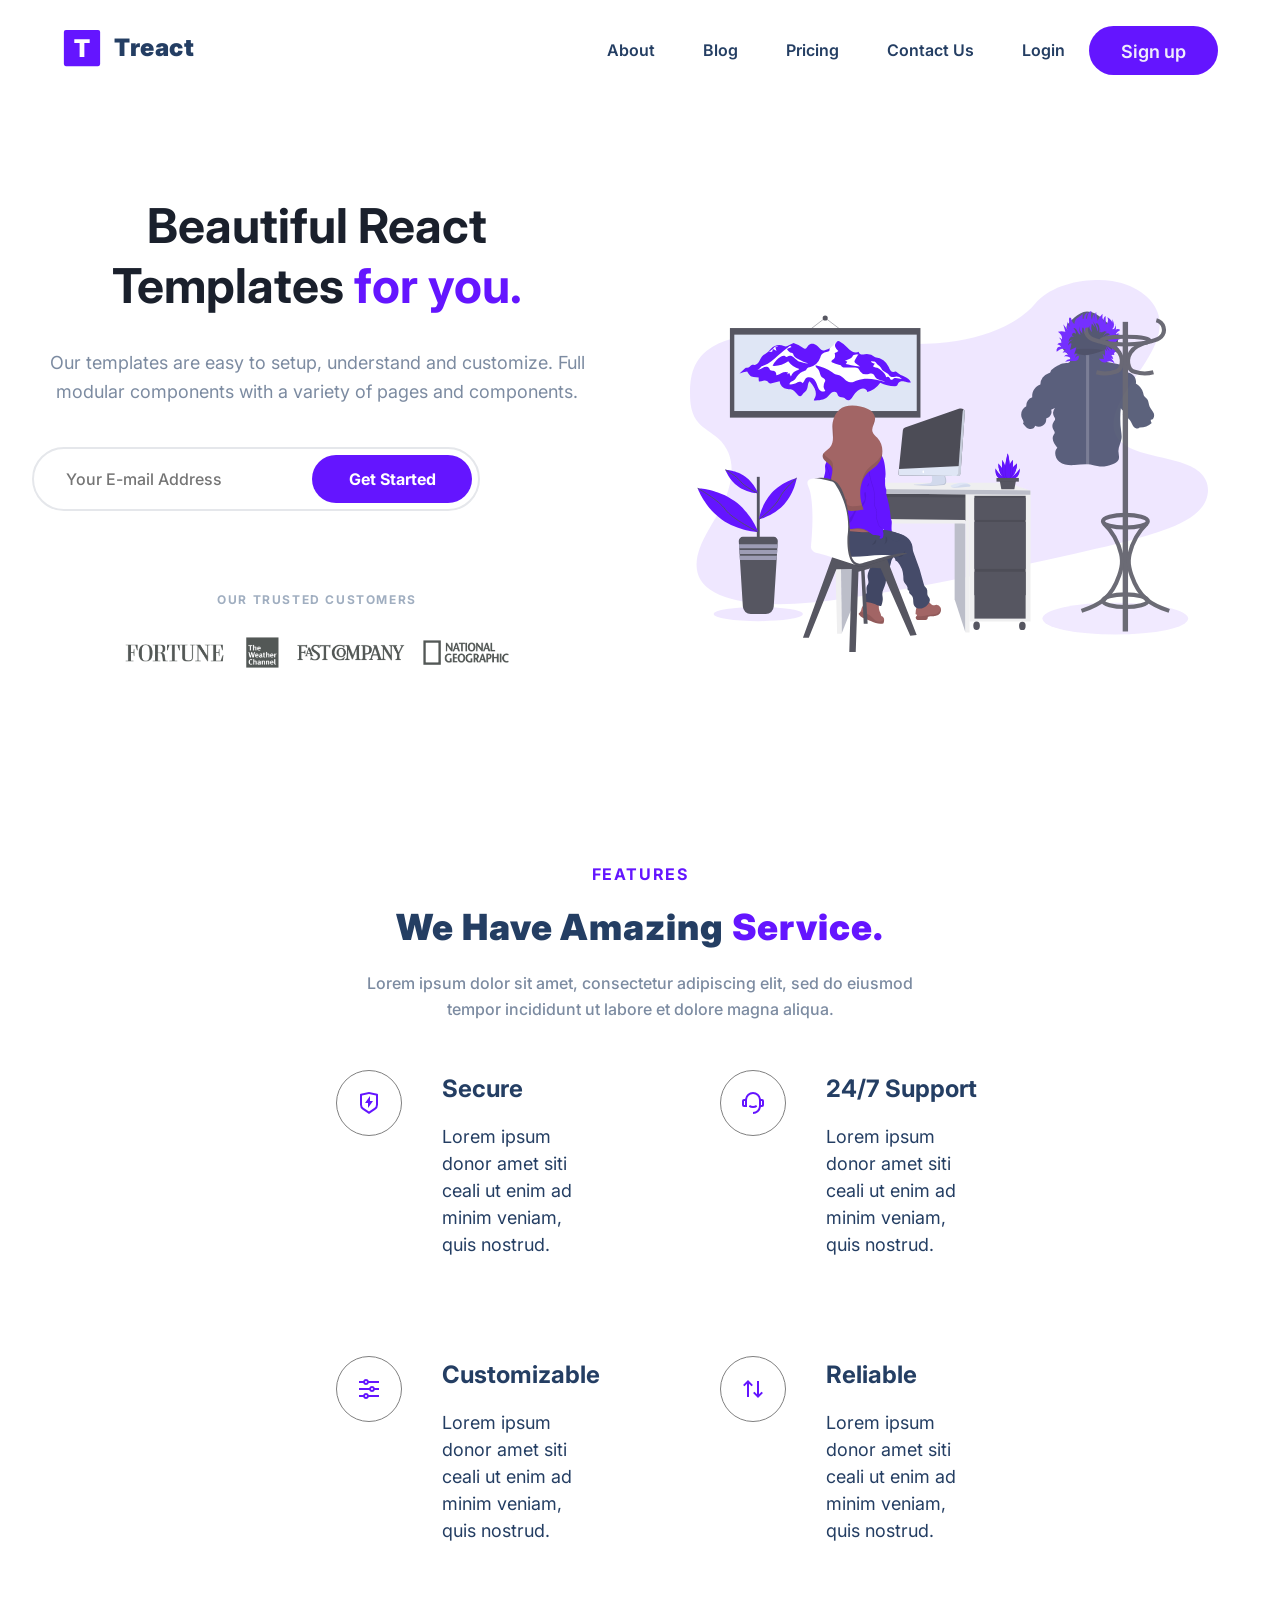
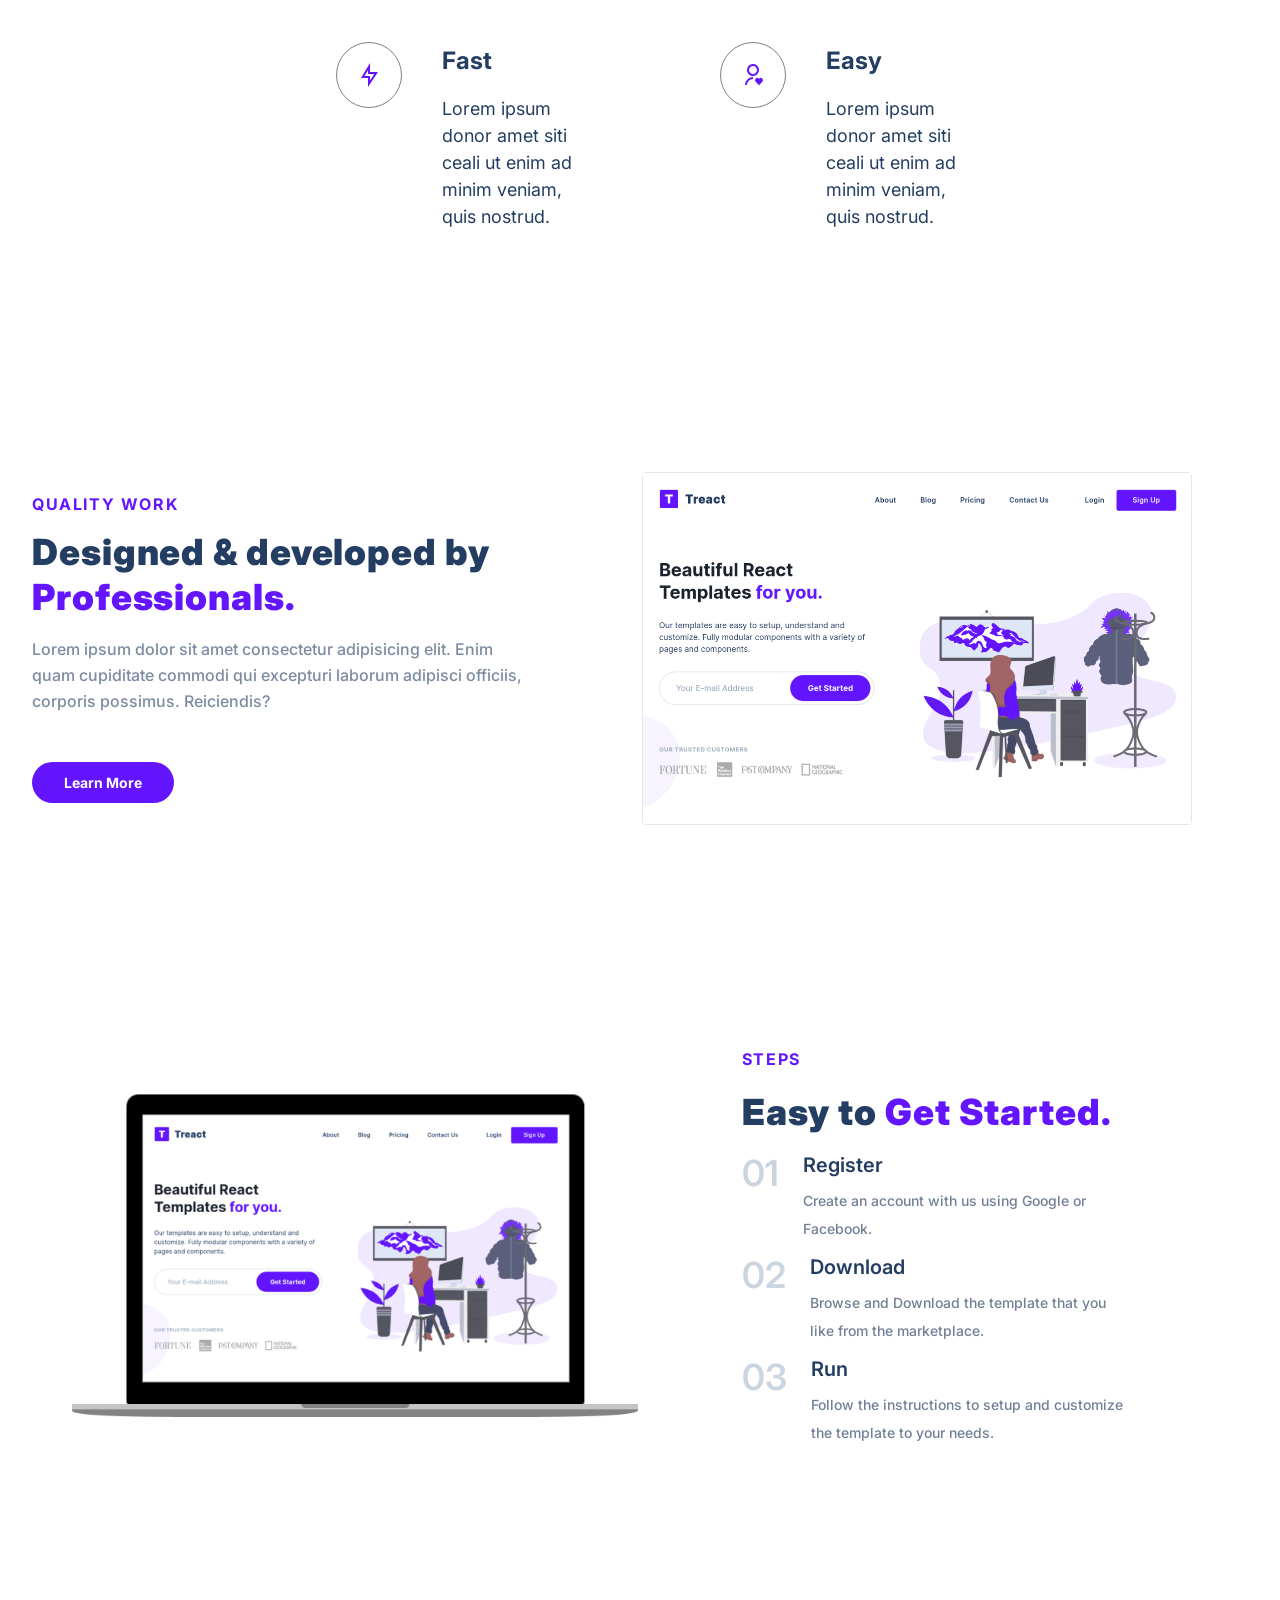
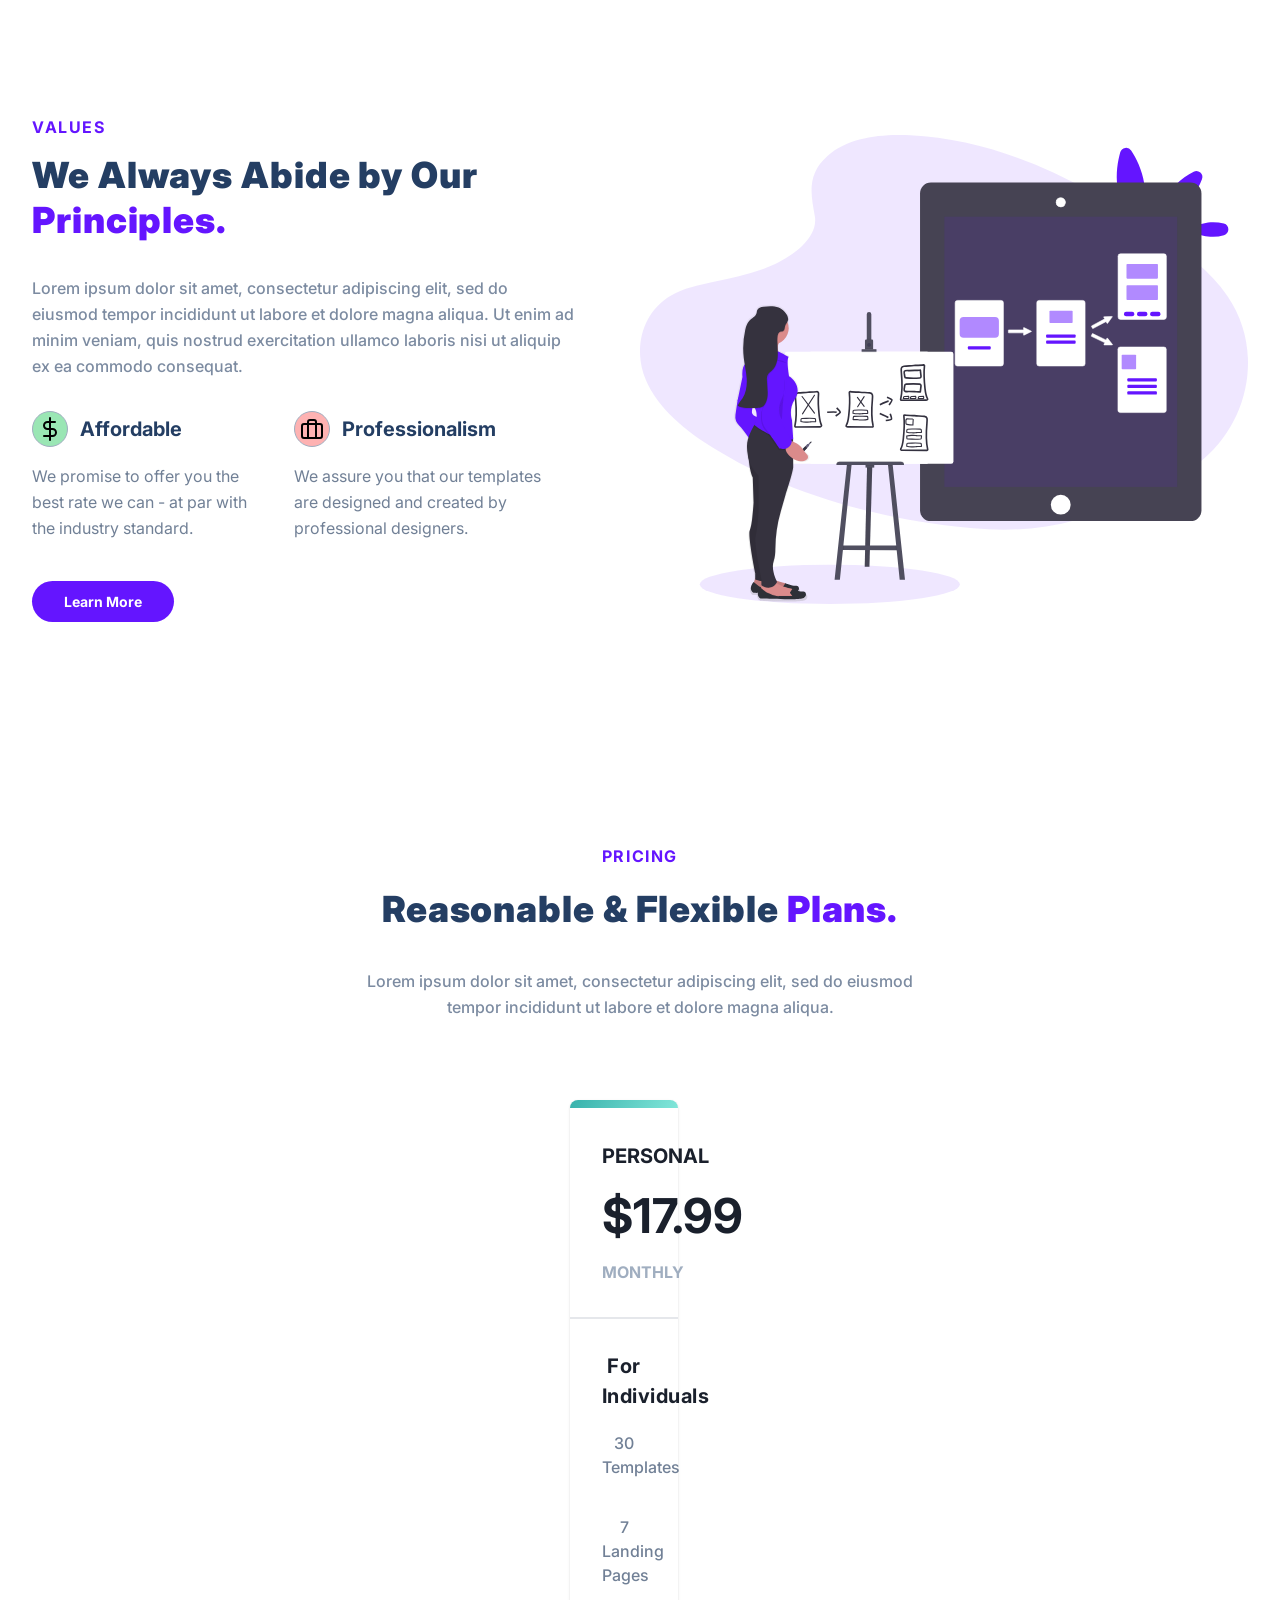
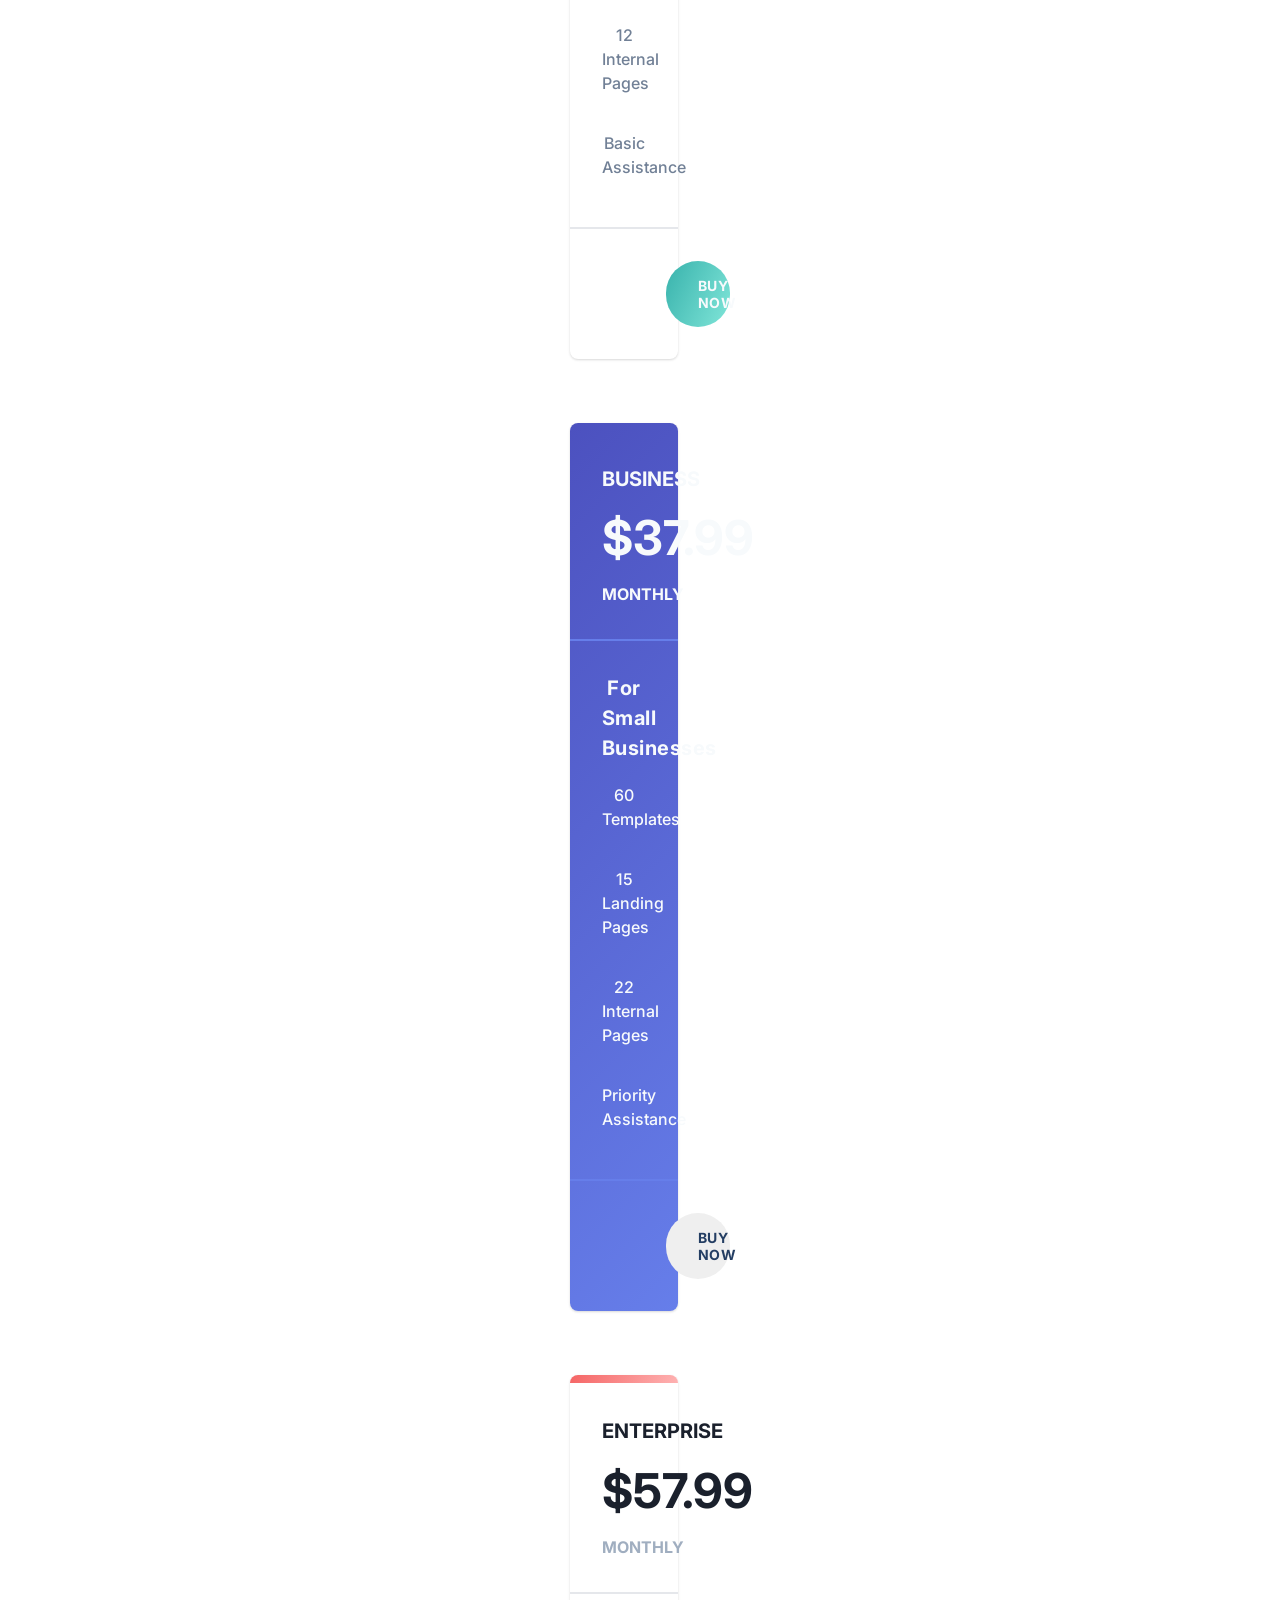
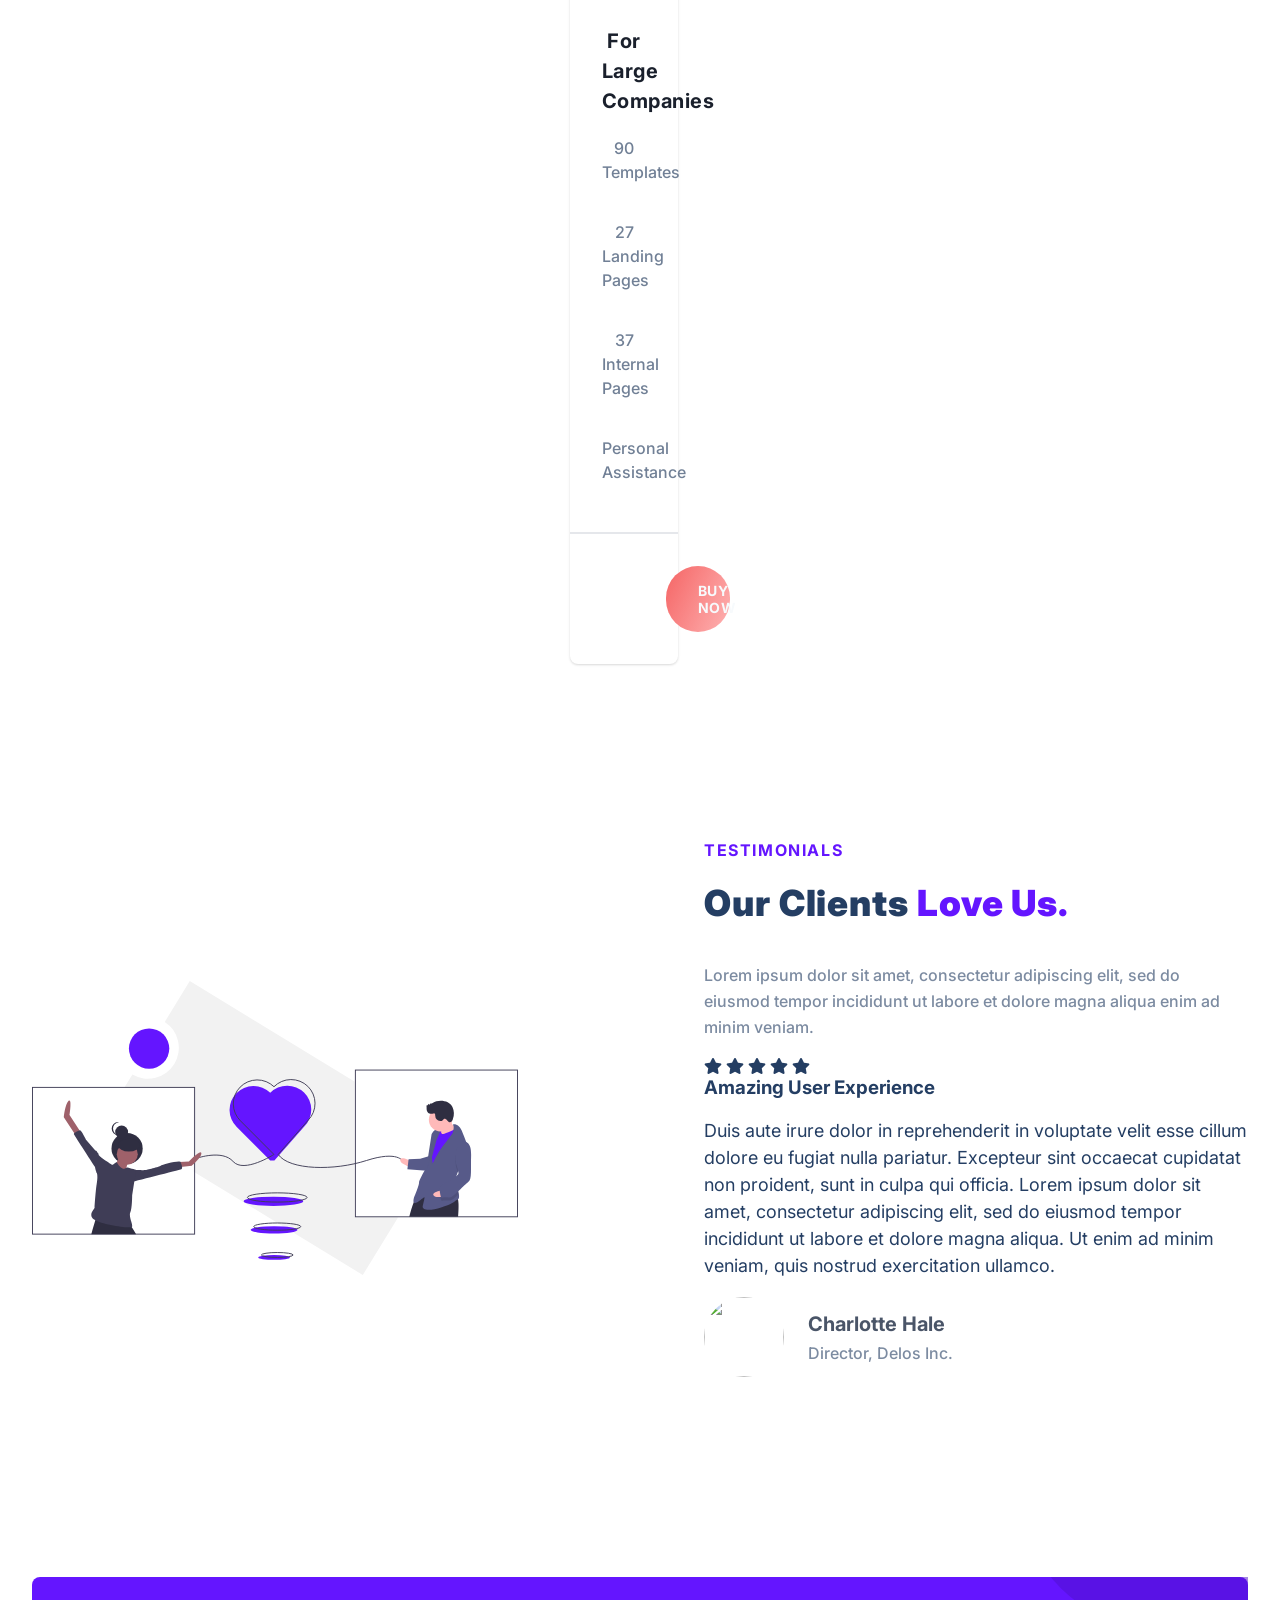
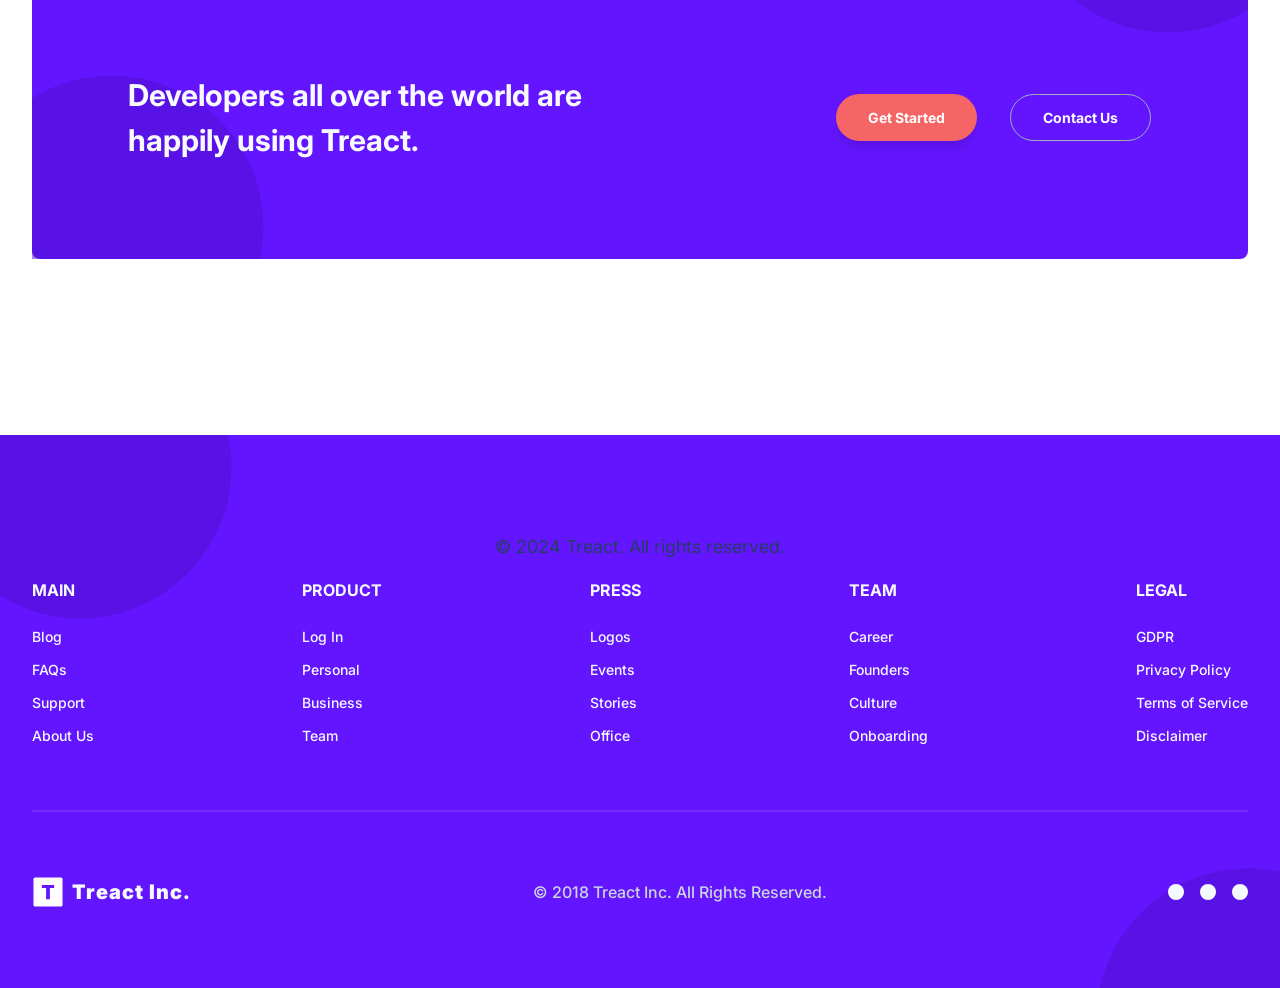
==== commit f8cd16e6: "fifteenth commit" ====
--- a/index.html
+++ b/index.html
@@ -369,7 +369,7 @@
                     </div>
 
                     <figure class="quality__img--wrapper">
-                        <img src="/assets 3/hero-screenshot-1.40a097b525c2f8c9808e.png" class="quality__img">
+                        <img src="./assets 3/hero-screenshot-1.40a097b525c2f8c9808e.png" class="quality__img">
                         <svg viewBox="0 0 1280 1280" class="quality__grid">
                             <path
                                 d="M55 33.5C44.5 37 35 47.6 32.8 58.3c-4.3 20.6 16.3 41.2 36.9 36.9 15.5-3.2 27.5-19 26-33.9-1.1-10.5-9-21.3-19-26.2-6.1-2.9-15.5-3.6-21.7-1.6zM183 33.5c-15.1 5-25.3 21.6-22.2 36.2 2.5 11.9 13.6 23 25.4 25.5 19.4 4.1 39.5-14.2 37.5-33.9-1.1-10.5-9-21.3-19-26.2-6.1-2.9-15.5-3.6-21.7-1.6zM311 33.5c-10.5 3.5-20 14.1-22.2 24.8-4.3 20.6 16.3 41.2 36.9 36.9 15.5-3.2 27.5-19 26-33.9-1.1-10.5-9-21.3-19-26.2-6.1-2.9-15.5-3.6-21.7-1.6zM439 33.5c-10.5 3.5-20 14.1-22.2 24.8-4.3 20.6 16.3 41.2 36.9 36.9 15.5-3.2 27.5-19 26-33.9-1.1-10.5-9-21.3-19-26.2-6.1-2.9-15.5-3.6-21.7-1.6zM567 33.5c-10.5 3.5-20 14.1-22.2 24.8-4.3 20.6 16.3 41.2 36.9 36.9 15.5-3.2 27.5-19 26-33.9-1.1-10.5-9-21.3-19-26.2-6.1-2.9-15.5-3.6-21.7-1.6zM695 33.5c-10.5 3.5-20 14.1-22.2 24.8-4.3 20.6 16.3 41.2 36.9 36.9 15.5-3.2 27.5-19 26-33.9-1.1-10.5-9-21.3-19-26.2-6.1-2.9-15.5-3.6-21.7-1.6zM823 33.5c-10.5 3.5-20 14.1-22.2 24.8-4.3 20.6 16.3 41.2 36.9 36.9 15.5-3.2 27.5-19 26-33.9-1.1-10.5-9-21.3-19-26.2-6.1-2.9-15.5-3.6-21.7-1.6zM951 33.5c-10.5 3.5-20 14.1-22.2 24.8-4.3 20.6 16.3 41.2 36.9 36.9 15.5-3.2 27.5-19 26-33.9-1.1-10.5-9-21.3-19-26.2-6.1-2.9-15.5-3.6-21.7-1.6zM1079 33.5c-10.5 3.5-20 14.1-22.2 24.8-2.5 11.7 3.2 24.4 14.2 31.9 10.7 7.4 22.9 7.5 33.7.3 17.7-11.8 20.1-33.8 5.3-48.5-8.5-8.6-20.7-11.9-31-8.5zM1207 33.5c-10.5 3.5-20 14.1-22.2 24.8-2.5 11.7 3.2 24.4 14.2 31.9 10.7 7.4 22.9 7.5 33.7.3 17.7-11.8 20.1-33.8 5.3-48.5-8.5-8.6-20.7-11.9-31-8.5zM55 161.5c-10.5 3.5-20 14.1-22.2 24.8-4.3 20.6 16.3 41.2 36.9 36.9 15.5-3.2 27.5-19 26-33.9-1.1-10.5-9-21.3-19-26.2-6.1-2.9-15.5-3.6-21.7-1.6zM183 161.5c-15.1 5-25.3 21.6-22.2 36.2 2.5 11.9 13.6 23 25.4 25.5 19.4 4.1 39.5-14.2 37.5-33.9-1.1-10.5-9-21.3-19-26.2-6.1-2.9-15.5-3.6-21.7-1.6zM311 161.5c-10.5 3.5-20 14.1-22.2 24.8-4.3 20.6 16.3 41.2 36.9 36.9 15.5-3.2 27.5-19 26-33.9-1.1-10.5-9-21.3-19-26.2-6.1-2.9-15.5-3.6-21.7-1.6zM439 161.5c-10.5 3.5-20 14.1-22.2 24.8-4.3 20.6 16.3 41.2 36.9 36.9 15.5-3.2 27.5-19 26-33.9-1.1-10.5-9-21.3-19-26.2-6.1-2.9-15.5-3.6-21.7-1.6zM567 161.5c-10.5 3.5-20 14.1-22.2 24.8-4.3 20.6 16.3 41.2 36.9 36.9 15.5-3.2 27.5-19 26-33.9-1.1-10.5-9-21.3-19-26.2-6.1-2.9-15.5-3.6-21.7-1.6zM695 161.5c-10.5 3.5-20 14.1-22.2 24.8-4.3 20.6 16.3 41.2 36.9 36.9 15.5-3.2 27.5-19 26-33.9-1.1-10.5-9-21.3-19-26.2-6.1-2.9-15.5-3.6-21.7-1.6zM823 161.5c-10.5 3.5-20 14.1-22.2 24.8-4.3 20.6 16.3 41.2 36.9 36.9 15.5-3.2 27.5-19 26-33.9-1.1-10.5-9-21.3-19-26.2-6.1-2.9-15.5-3.6-21.7-1.6zM951 161.5c-10.5 3.5-20 14.1-22.2 24.8-4.3 20.6 16.3 41.2 36.9 36.9 15.5-3.2 27.5-19 26-33.9-1.1-10.5-9-21.3-19-26.2-6.1-2.9-15.5-3.6-21.7-1.6zM1079 161.5c-10.5 3.5-20 14.1-22.2 24.8-2.5 11.7 3.2 24.4 14.2 31.9 10.7 7.4 22.9 7.5 33.7.3 17.7-11.8 20.1-33.8 5.3-48.5-8.5-8.6-20.7-11.9-31-8.5zM1207 161.5c-10.5 3.5-20 14.1-22.2 24.8-2.5 11.7 3.2 24.4 14.2 31.9 10.7 7.4 22.9 7.5 33.7.3 17.7-11.8 20.1-33.8 5.3-48.5-8.5-8.6-20.7-11.9-31-8.5zM55 289.5c-10.5 3.5-20 14.1-22.2 24.8-4.3 20.6 16.3 41.2 36.9 36.9 15.5-3.2 27.5-19 26-33.9-1.1-10.5-9-21.3-19-26.2-6.1-2.9-15.5-3.6-21.7-1.6zM183 289.5c-10.5 3.5-20 14.1-22.2 24.8-4.3 20.6 16.3 41.2 36.9 36.9 15.5-3.2 27.5-19 26-33.9-1.1-10.5-9-21.3-19-26.2-6.1-2.9-15.5-3.6-21.7-1.6zM311 289.5c-10.5 3.5-20 14.1-22.2 24.8-4.3 20.6 16.3 41.2 36.9 36.9 15.5-3.2 27.5-19 26-33.9-1.1-10.5-9-21.3-19-26.2-6.1-2.9-15.5-3.6-21.7-1.6zM439 289.5c-10.5 3.5-20 14.1-22.2 24.8-4.3 20.6 16.3 41.2 36.9 36.9 15.5-3.2 27.5-19 26-33.9-1.1-10.5-9-21.3-19-26.2-6.1-2.9-15.5-3.6-21.7-1.6zM567 289.5c-10.5 3.5-20 14.1-22.2 24.8-4.3 20.6 16.3 41.2 36.9 36.9 15.5-3.2 27.5-19 26-33.9-1.1-10.5-9-21.3-19-26.2-6.1-2.9-15.5-3.6-21.7-1.6zM695 289.5c-10.5 3.5-20 14.1-22.2 24.8-4.3 20.6 16.3 41.2 36.9 36.9 15.5-3.2 27.5-19 26-33.9-1.1-10.5-9-21.3-19-26.2-6.1-2.9-15.5-3.6-21.7-1.6zM823 289.5c-10.5 3.5-20 14.1-22.2 24.8-4.3 20.6 16.3 41.2 36.9 36.9 15.5-3.2 27.5-19 26-33.9-1.1-10.5-9-21.3-19-26.2-6.1-2.9-15.5-3.6-21.7-1.6zM951 289.5c-10.5 3.5-20 14.1-22.2 24.8-4.3 20.6 16.3 41.2 36.9 36.9 15.5-3.2 27.5-19 26-33.9-1.1-10.5-9-21.3-19-26.2-6.1-2.9-15.5-3.6-21.7-1.6zM1079 289.5c-10.5 3.5-20 14.1-22.2 24.8-4.3 20.6 16.3 41.2 36.9 36.9 15.5-3.2 27.5-19 26-33.9-1.1-10.5-9-21.3-19-26.2-6.1-2.9-15.5-3.6-21.7-1.6zM1207 289.5c-10.5 3.5-20 14.1-22.2 24.8-4.3 20.6 16.3 41.2 36.9 36.9 15.5-3.2 27.5-19 26-33.9-1.1-10.5-9-21.3-19-26.2-6.1-2.9-15.5-3.6-21.7-1.6zM55 417.5c-10.5 3.5-20 14.1-22.2 24.8-4.3 20.6 16.3 41.2 36.9 36.9 15.5-3.2 27.5-19 26-33.9-1.1-10.5-9-21.3-19-26.2-6.1-2.9-15.5-3.6-21.7-1.6zM183 417.5c-10.5 3.5-20 14.1-22.2 24.8-4.3 20.6 16.3 41.2 36.9 36.9 15.5-3.2 27.5-19 26-33.9-1.1-10.5-9-21.3-19-26.2-6.1-2.9-15.5-3.6-21.7-1.6zM311 417.5c-10.5 3.5-20 14.1-22.2 24.8-4.3 20.6 16.3 41.2 36.9 36.9 15.5-3.2 27.5-19 26-33.9-1.1-10.5-9-21.3-19-26.2-6.1-2.9-15.5-3.6-21.7-1.6zM439 417.5c-10.5 3.5-20 14.1-22.2 24.8-4.3 20.6 16.3 41.2 36.9 36.9 15.5-3.2 27.5-19 26-33.9-1.1-10.5-9-21.3-19-26.2-6.1-2.9-15.5-3.6-21.7-1.6zM567 417.5c-10.5 3.5-20 14.1-22.2 24.8-4.3 20.6 16.3 41.2 36.9 36.9 15.5-3.2 27.5-19 26-33.9-1.1-10.5-9-21.3-19-26.2-6.1-2.9-15.5-3.6-21.7-1.6zM695 417.5c-10.5 3.5-20 14.1-22.2 24.8-4.3 20.6 16.3 41.2 36.9 36.9 15.5-3.2 27.5-19 26-33.9-1.1-10.5-9-21.3-19-26.2-6.1-2.9-15.5-3.6-21.7-1.6zM823 417.5c-10.5 3.5-20 14.1-22.2 24.8-4.3 20.6 16.3 41.2 36.9 36.9 15.5-3.2 27.5-19 26-33.9-1.1-10.5-9-21.3-19-26.2-6.1-2.9-15.5-3.6-21.7-1.6zM951 417.5c-10.5 3.5-20 14.1-22.2 24.8-4.3 20.6 16.3 41.2 36.9 36.9 15.5-3.2 27.5-19 26-33.9-1.1-10.5-9-21.3-19-26.2-6.1-2.9-15.5-3.6-21.7-1.6zM1079 417.5c-10.5 3.5-20 14.1-22.2 24.8-4.3 20.6 16.3 41.2 36.9 36.9 15.5-3.2 27.5-19 26-33.9-1.1-10.5-9-21.3-19-26.2-6.1-2.9-15.5-3.6-21.7-1.6zM1207 417.5c-10.5 3.5-20 14.1-22.2 24.8-4.3 20.6 16.3 41.2 36.9 36.9 15.5-3.2 27.5-19 26-33.9-1.1-10.5-9-21.3-19-26.2-6.1-2.9-15.5-3.6-21.7-1.6zM55 545.5c-10.5 3.5-20 14.1-22.2 24.8-4.3 20.6 16.3 41.2 36.9 36.9 15.5-3.2 27.5-19 26-33.9-1.1-10.5-9-21.3-19-26.2-6.1-2.9-15.5-3.6-21.7-1.6zM183 545.5c-10.5 3.5-20 14.1-22.2 24.8-4.3 20.6 16.3 41.2 36.9 36.9 15.5-3.2 27.5-19 26-33.9-1.1-10.5-9-21.3-19-26.2-6.1-2.9-15.5-3.6-21.7-1.6zM311 545.5c-10.5 3.5-20 14.1-22.2 24.8-4.3 20.6 16.3 41.2 36.9 36.9 15.5-3.2 27.5-19 26-33.9-1.1-10.5-9-21.3-19-26.2-6.1-2.9-15.5-3.6-21.7-1.6zM439 545.5c-10.5 3.5-20 14.1-22.2 24.8-4.3 20.6 16.3 41.2 36.9 36.9 15.5-3.2 27.5-19 26-33.9-1.1-10.5-9-21.3-19-26.2-6.1-2.9-15.5-3.6-21.7-1.6zM567 545.5c-10.5 3.5-20 14.1-22.2 24.8-4.3 20.6 16.3 41.2 36.9 36.9 15.5-3.2 27.5-19 26-33.9-1.1-10.5-9-21.3-19-26.2-6.1-2.9-15.5-3.6-21.7-1.6zM695 545.5c-10.5 3.5-20 14.1-22.2 24.8-4.3 20.6 16.3 41.2 36.9 36.9 15.5-3.2 27.5-19 26-33.9-1.1-10.5-9-21.3-19-26.2-6.1-2.9-15.5-3.6-21.7-1.6zM823 545.5c-10.5 3.5-20 14.1-22.2 24.8-4.3 20.6 16.3 41.2 36.9 36.9 15.5-3.2 27.5-19 26-33.9-1.1-10.5-9-21.3-19-26.2-6.1-2.9-15.5-3.6-21.7-1.6zM951 545.5c-10.5 3.5-20 14.1-22.2 24.8-4.3 20.6 16.3 41.2 36.9 36.9 15.5-3.2 27.5-19 26-33.9-1.1-10.5-9-21.3-19-26.2-6.1-2.9-15.5-3.6-21.7-1.6zM1079 545.5c-10.5 3.5-20 14.1-22.2 24.8-4.3 20.6 16.3 41.2 36.9 36.9 15.5-3.2 27.5-19 26-33.9-1.1-10.5-9-21.3-19-26.2-6.1-2.9-15.5-3.6-21.7-1.6zM1207 545.5c-10.5 3.5-20 14.1-22.2 24.8-4.3 20.6 16.3 41.2 36.9 36.9 15.5-3.2 27.5-19 26-33.9-1.1-10.5-9-21.3-19-26.2-6.1-2.9-15.5-3.6-21.7-1.6zM55 673.5c-10.5 3.5-20 14.1-22.2 24.8-4.3 20.6 16.3 41.2 36.9 36.9 15.5-3.2 27.5-19 26-33.9-1.1-10.5-9-21.3-19-26.2-6.1-2.9-15.5-3.6-21.7-1.6zM183 673.5c-10.5 3.5-20 14.1-22.2 24.8-4.3 20.6 16.3 41.2 36.9 36.9 15.5-3.2 27.5-19 26-33.9-1.1-10.5-9-21.3-19-26.2-6.1-2.9-15.5-3.6-21.7-1.6zM311 673.5c-10.5 3.5-20 14.1-22.2 24.8-4.3 20.6 16.3 41.2 36.9 36.9 15.5-3.2 27.5-19 26-33.9-1.1-10.5-9-21.3-19-26.2-6.1-2.9-15.5-3.6-21.7-1.6zM439 673.5c-10.5 3.5-20 14.1-22.2 24.8-4.3 20.6 16.3 41.2 36.9 36.9 15.5-3.2 27.5-19 26-33.9-1.1-10.5-9-21.3-19-26.2-6.1-2.9-15.5-3.6-21.7-1.6zM567 673.5c-10.5 3.5-20 14.1-22.2 24.8-4.3 20.6 16.3 41.2 36.9 36.9 15.5-3.2 27.5-19 26-33.9-1.1-10.5-9-21.3-19-26.2-6.1-2.9-15.5-3.6-21.7-1.6zM695 673.5c-10.5 3.5-20 14.1-22.2 24.8-4.3 20.6 16.3 41.2 36.9 36.9 15.5-3.2 27.5-19 26-33.9-1.1-10.5-9-21.3-19-26.2-6.1-2.9-15.5-3.6-21.7-1.6zM823 673.5c-10.5 3.5-20 14.1-22.2 24.8-4.3 20.6 16.3 41.2 36.9 36.9 15.5-3.2 27.5-19 26-33.9-1.1-10.5-9-21.3-19-26.2-6.1-2.9-15.5-3.6-21.7-1.6zM951 673.5c-10.5 3.5-20 14.1-22.2 24.8-4.3 20.6 16.3 41.2 36.9 36.9 15.5-3.2 27.5-19 26-33.9-1.1-10.5-9-21.3-19-26.2-6.1-2.9-15.5-3.6-21.7-1.6zM1079 673.5c-10.5 3.5-20 14.1-22.2 24.8-4.3 20.6 16.3 41.2 36.9 36.9 15.5-3.2 27.5-19 26-33.9-1.1-10.5-9-21.3-19-26.2-6.1-2.9-15.5-3.6-21.7-1.6zM1207 673.5c-10.5 3.5-20 14.1-22.2 24.8-4.3 20.6 16.3 41.2 36.9 36.9 15.5-3.2 27.5-19 26-33.9-1.1-10.5-9-21.3-19-26.2-6.1-2.9-15.5-3.6-21.7-1.6zM55 801.5c-10.5 3.5-20 14.1-22.2 24.8-4.3 20.6 16.3 41.2 36.9 36.9 15.5-3.2 27.5-19 26-33.9-1.1-10.5-9-21.3-19-26.2-6.1-2.9-15.5-3.6-21.7-1.6zM183 801.5c-10.5 3.5-20 14.1-22.2 24.8-4.3 20.6 16.3 41.2 36.9 36.9 15.5-3.2 27.5-19 26-33.9-1.1-10.5-9-21.3-19-26.2-6.1-2.9-15.5-3.6-21.7-1.6zM311 801.5c-10.5 3.5-20 14.1-22.2 24.8-2.5 11.7 3.2 24.4 14.2 31.9 10.7 7.4 22.9 7.5 33.7.3 17.7-11.8 20.1-33.8 5.3-48.5-8.5-8.6-20.7-11.9-31-8.5zM439 801.5c-10.5 3.5-20 14.1-22.2 24.8-2.5 11.7 3.2 24.4 14.2 31.9 10.7 7.4 22.9 7.5 33.7.3 17.7-11.8 20.1-33.8 5.3-48.5-8.5-8.6-20.7-11.9-31-8.5zM567 801.5c-15.1 5-25.3 21.6-22.2 36.2 2.5 11.9 13.6 23 25.5 25.5 19.3 4.1 39.4-14.2 37.4-33.9-1.1-10.5-9-21.3-19-26.2-6.1-2.9-15.5-3.6-21.7-1.6zM695 801.5c-15.1 5-25.3 21.6-22.2 36.2 2.5 11.9 13.6 23 25.5 25.5 19.3 4.1 39.4-14.2 37.4-33.9-1.1-10.5-9-21.3-19-26.2-6.1-2.9-15.5-3.6-21.7-1.6zM823 801.5c-15.1 5-25.3 21.6-22.2 36.2 2.5 11.9 13.6 23 25.5 25.5 19.3 4.1 39.4-14.2 37.4-33.9-1.1-10.5-9-21.3-19-26.2-6.1-2.9-15.5-3.6-21.7-1.6zM951 801.5c-15.1 5-25.3 21.6-22.2 36.2 2.5 11.9 13.6 23 25.5 25.5 19.3 4.1 39.4-14.2 37.4-33.9-1.1-10.5-9-21.3-19-26.2-6.1-2.9-15.5-3.6-21.7-1.6zM1079 801.5c-10.5 3.5-20 14.1-22.2 24.8-4.3 20.6 16.3 41.2 36.9 36.9 15.5-3.2 27.5-19 26-33.9-1.1-10.5-9-21.3-19-26.2-6.1-2.9-15.5-3.6-21.7-1.6zM1207 801.5c-10.5 3.5-20 14.1-22.2 24.8-4.3 20.6 16.3 41.2 36.9 36.9 15.5-3.2 27.5-19 26-33.9-1.1-10.5-9-21.3-19-26.2-6.1-2.9-15.5-3.6-21.7-1.6zM55 929.5c-10.5 3.5-20 14.1-22.2 24.8-4.3 20.6 16.3 41.2 36.9 36.9 15.5-3.2 27.5-19 26-33.9-1.1-10.5-9-21.3-19-26.2-6.1-2.9-15.5-3.6-21.7-1.6zM183 929.5c-10.5 3.5-20 14.1-22.2 24.8-4.3 20.6 16.3 41.2 36.9 36.9 15.5-3.2 27.5-19 26-33.9-1.1-10.5-9-21.3-19-26.2-6.1-2.9-15.5-3.6-21.7-1.6zM311 929.5c-10.5 3.5-20 14.1-22.2 24.8-2.5 11.7 3.2 24.4 14.2 31.9 10.7 7.4 22.9 7.5 33.7.3 17.7-11.8 20.1-33.8 5.3-48.5-8.5-8.6-20.7-11.9-31-8.5zM439 929.5c-10.5 3.5-20 14.1-22.2 24.8-2.5 11.7 3.2 24.4 14.2 31.9 10.7 7.4 22.9 7.5 33.7.3 17.7-11.8 20.1-33.8 5.3-48.5-8.5-8.6-20.7-11.9-31-8.5zM567 929.5c-15.1 5-25.3 21.6-22.2 36.2 2.5 11.9 13.6 23 25.5 25.5 19.3 4.1 39.4-14.2 37.4-33.9-1.1-10.5-9-21.3-19-26.2-6.1-2.9-15.5-3.6-21.7-1.6zM695 929.5c-15.1 5-25.3 21.6-22.2 36.2 2.5 11.9 13.6 23 25.5 25.5 19.3 4.1 39.4-14.2 37.4-33.9-1.1-10.5-9-21.3-19-26.2-6.1-2.9-15.5-3.6-21.7-1.6zM823 929.5c-15.1 5-25.3 21.6-22.2 36.2 2.5 11.9 13.6 23 25.5 25.5 19.3 4.1 39.4-14.2 37.4-33.9-1.1-10.5-9-21.3-19-26.2-6.1-2.9-15.5-3.6-21.7-1.6zM951 929.5c-15.1 5-25.3 21.6-22.2 36.2 2.5 11.9 13.6 23 25.5 25.5 19.3 4.1 39.4-14.2 37.4-33.9-1.1-10.5-9-21.3-19-26.2-6.1-2.9-15.5-3.6-21.7-1.6zM1079 929.5c-10.5 3.5-20 14.1-22.2 24.8-4.3 20.6 16.3 41.2 36.9 36.9 15.5-3.2 27.5-19 26-33.9-1.1-10.5-9-21.3-19-26.2-6.1-2.9-15.5-3.6-21.7-1.6zM1207 929.5c-10.5 3.5-20 14.1-22.2 24.8-4.3 20.6 16.3 41.2 36.9 36.9 15.5-3.2 27.5-19 26-33.9-1.1-10.5-9-21.3-19-26.2-6.1-2.9-15.5-3.6-21.7-1.6zM55 1057.5c-10.5 3.5-20 14.1-22.2 24.8-4.3 20.6 16.3 41.2 36.9 36.9 15.5-3.2 27.5-19 26-33.9-1.1-10.5-9-21.3-19-26.2-6.1-2.9-15.5-3.6-21.7-1.6zM183 1057.5c-10.5 3.5-20 14.1-22.2 24.8-4.3 20.6 16.3 41.2 36.9 36.9 15.5-3.2 27.5-19 26-33.9-1.1-10.5-9-21.3-19-26.2-6.1-2.9-15.5-3.6-21.7-1.6zM311 1057.5c-10.5 3.5-20 14.1-22.2 24.8-2.5 11.7 3.2 24.4 14.2 31.9 10.7 7.4 22.9 7.5 33.7.3 17.7-11.8 20.1-33.8 5.3-48.5-8.5-8.6-20.7-11.9-31-8.5zM439 1057.5c-10.5 3.5-20 14.1-22.2 24.8-2.5 11.7 3.2 24.4 14.2 31.9 10.7 7.4 22.9 7.5 33.7.3 17.7-11.8 20.1-33.8 5.3-48.5-8.5-8.6-20.7-11.9-31-8.5zM567 1057.5c-10.5 3.5-20 14.1-22.2 24.8-4.3 20.6 16.3 41.2 36.9 36.9 15.5-3.2 27.5-19 26-33.9-1.1-10.5-9-21.3-19-26.2-6.1-2.9-15.5-3.6-21.7-1.6zM695 1057.5c-10.5 3.5-20 14.1-22.2 24.8-4.3 20.6 16.3 41.2 36.9 36.9 15.5-3.2 27.5-19 26-33.9-1.1-10.5-9-21.3-19-26.2-6.1-2.9-15.5-3.6-21.7-1.6zM823 1057.5c-10.5 3.5-20 14.1-22.2 24.8-4.3 20.6 16.3 41.2 36.9 36.9 15.5-3.2 27.5-19 26-33.9-1.1-10.5-9-21.3-19-26.2-6.1-2.9-15.5-3.6-21.7-1.6zM951 1057.5c-10.5 3.5-20 14.1-22.2 24.8-4.3 20.6 16.3 41.2 36.9 36.9 15.5-3.2 27.5-19 26-33.9-1.1-10.5-9-21.3-19-26.2-6.1-2.9-15.5-3.6-21.7-1.6zM1079 1057.5c-10.5 3.5-20 14.1-22.2 24.8-4.3 20.6 16.3 41.2 36.9 36.9 15.5-3.2 27.5-19 26-33.9-1.1-10.5-9-21.3-19-26.2-6.1-2.9-15.5-3.6-21.7-1.6zM1207 1057.5c-10.5 3.5-20 14.1-22.2 24.8-4.3 20.6 16.3 41.2 36.9 36.9 15.5-3.2 27.5-19 26-33.9-1.1-10.5-9-21.3-19-26.2-6.1-2.9-15.5-3.6-21.7-1.6zM55 1185.5c-10.5 3.5-20 14.1-22.2 24.8-4.3 20.6 16.3 41.2 36.9 36.9 15.5-3.2 27.5-19 26-33.9-1.1-10.5-9-21.3-19-26.2-6.1-2.9-15.5-3.6-21.7-1.6zM183 1185.5c-10.5 3.5-20 14.1-22.2 24.8-4.3 20.6 16.3 41.2 36.9 36.9 15.5-3.2 27.5-19 26-33.9-1.1-10.5-9-21.3-19-26.2-6.1-2.9-15.5-3.6-21.7-1.6zM311 1185.5c-10.5 3.5-20 14.1-22.2 24.8-4.3 20.6 16.3 41.2 36.9 36.9 15.5-3.2 27.5-19 26-33.9-1.1-10.5-9-21.3-19-26.2-6.1-2.9-15.5-3.6-21.7-1.6zM439 1185.5c-10.5 3.5-20 14.1-22.2 24.8-4.3 20.6 16.3 41.2 36.9 36.9 15.5-3.2 27.5-19 26-33.9-1.1-10.5-9-21.3-19-26.2-6.1-2.9-15.5-3.6-21.7-1.6zM567 1185.5c-10.5 3.5-20 14.1-22.2 24.8-4.3 20.6 16.3 41.2 36.9 36.9 15.5-3.2 27.5-19 26-33.9-1.1-10.5-9-21.3-19-26.2-6.1-2.9-15.5-3.6-21.7-1.6zM695 1185.5c-10.5 3.5-20 14.1-22.2 24.8-4.3 20.6 16.3 41.2 36.9 36.9 15.5-3.2 27.5-19 26-33.9-1.1-10.5-9-21.3-19-26.2-6.1-2.9-15.5-3.6-21.7-1.6zM823 1185.5c-10.5 3.5-20 14.1-22.2 24.8-4.3 20.6 16.3 41.2 36.9 36.9 15.5-3.2 27.5-19 26-33.9-1.1-10.5-9-21.3-19-26.2-6.1-2.9-15.5-3.6-21.7-1.6zM951 1185.5c-10.5 3.5-20 14.1-22.2 24.8-4.3 20.6 16.3 41.2 36.9 36.9 15.5-3.2 27.5-19 26-33.9-1.1-10.5-9-21.3-19-26.2-6.1-2.9-15.5-3.6-21.7-1.6zM1079 1185.5c-10.5 3.5-20 14.1-22.2 24.8-4.3 20.6 16.3 41.2 36.9 36.9 15.5-3.2 27.5-19 26-33.9-1.1-10.5-9-21.3-19-26.2-6.1-2.9-15.5-3.6-21.7-1.6zM1207 1185.5c-10.5 3.5-20 14.1-22.2 24.8-4.3 20.6 16.3 41.2 36.9 36.9 15.5-3.2 27.5-19 26-33.9-1.1-10.5-9-21.3-19-26.2-6.1-2.9-15.5-3.6-21.7-1.6z">
--- a/style.css
+++ b/style.css
@@ -11,11 +11,6 @@
 body {
     max-width: 100vw;
     overflow-x: hidden;
-    padding-top: 100px;
-}
-
-section {
-    margin: 80px 0;
 }
 
 .row {
@@ -55,10 +50,6 @@
 
 
 nav {
-    position: fixed;
-    top: 0;
-    left: 0;
-    right: 0;
     z-index: 1000;
     display: flex;
     justify-content: space-between;
@@ -299,8 +290,9 @@
 }
 
 .header__description {
-    width: 40%;
+    width: 70%;
     padding-right: 48px;
+    text-align: center;
 }
 
 .header__description h1 {
@@ -353,7 +345,12 @@
 }
 
 .feature {
-    width: calc(100%/3);
+    width: calc(100%/2);
+}
+
+#features .section__para {
+    text-align: center;
+    max-width: 576px;
 }
 
     .feature__row {
@@ -408,15 +405,14 @@
     overflow: clip;
 }
 
+
 .row__narrow {
     width: 100%;
     max-width: 1024px;
     margin: 0 auto;
-}
-.row__narrow {
-    width: 100%;
-    max-width: 1024px;
-    margin: 0 auto;
+    display: flex;
+    align-items: center;
+    flex-direction: column;
 }
 
 .section__para {
@@ -886,16 +882,25 @@
     align-items: center;
 }
 
+.plans{
+    display: flex;
+}
+
     .plan {
         margin-right: 0px;
     }
+
+#pricing .section__para {
+    max-width: 576px;
+    text-align: center;
+}
 
 
 .plan {
     position: relative;
     margin-top: 4rem;
     display: flex;
-    width: 100%;
+    width: calc(90%/3);
     max-width: 24rem;
     flex-direction: column;
     border-radius: 0.5rem;
@@ -909,24 +914,6 @@
     box-shadow: rgba(0, 0, 0, 0) 0px 0px 0px 0px, rgba(0, 0, 0, 0) 0px 0px 0px 0px, rgba(0, 0, 0, 0.1) 0px 1px 3px 0px, rgba(0, 0, 0, 0.06) 0px 1px 2px 0px;
 }
 
-.plan {
-    position: relative;
-    margin-top: 4rem;
-    display: flex;
-    width: 100%;
-    max-width: 24rem;
-    flex-direction: column;
-    border-radius: 0.5rem;
-    background-color: rgb(255 255 255);
-    padding-left: 2rem;
-    padding-right: 2rem;
-    margin-right: 2rem;
-    padding-top: 0.5rem;
-    text-align: center;
-    color: rgb(26 32 44);
-    box-shadow: rgba(0, 0, 0, 0) 0px 0px 0px 0px, rgba(0, 0, 0, 0) 0px 0px 0px 0px, rgba(0, 0, 0, 0.1) 0px 1px 3px 0px, rgba(0, 0, 0, 0.06) 0px 1px 2px 0px;
-}
-
 * {
     margin: 0;
     padding: 0;
@@ -934,7 +921,7 @@
     font-family: "Inter", sans-serif;
     color: #243e63;
 }
-/* 
+
 
 .plan__stripe {
     position: absolute;
@@ -955,6 +942,92 @@
     line-height: 1.625;
 }
 
+.plan:nth-child(odd) .plan__name, .plan:nth-child(odd) .plan__price, .plan:nth-child(odd) .plan__target {
+    color: #1a202c;
+}
+
+.plan__name {
+    font-size: 20px;
+}
+.plan__name, .plan__price, .plan__duration {
+    font-weight: bold;
+    line-height: 1.625;
+}
+
+.plan__price {
+    font-size: 48px;
+    margin: 4px 0;
+}
+
+.plan:nth-child(2) {
+    background: linear-gradient(135deg, rgb(76, 81, 191) 0%, rgb(102, 126, 234) 100%);
+}
+
+.plan__stripe {
+    position: absolute;
+    left: 0px;
+    right: 0px;
+    top: 0px;
+    height: 0.5rem;
+    border-top-left-radius: 0.5rem;
+    border-top-right-radius: 0.5rem;
+}
+
+.plan:nth-child(2) .plan__name, .plan:nth-child(2) .plan__price, .plan:nth-child(2) .plan__target, .plan:nth-child(2) .plan__duration, .plan:nth-child(2) .plan__feature {
+    color: #f7fafc;
+}
+
+.plan__name {
+    font-size: 20px;
+}
+
+.plan__name, .plan__price, .plan__duration {
+    font-weight: bold;
+    line-height: 1.625;
+}
+
+.plan:nth-child(3) .plan__stripe, .plan:nth-child(3) .plan__button {
+    color: #f7fafc;
+    background: linear-gradient(115deg, rgb(245, 101, 101) 0%, rgb(254, 178, 178) 100%);
+}
+
+.plan:nth-child(1) .plan__middle, .plan:nth-child(3) .plan__middle {
+    border-top: 2px solid rgb(229, 231, 235);
+    border-bottom: 2px solid rgb(229, 231, 235);
+}
+
+.plan:nth-child(odd) .plan__name, .plan:nth-child(odd) .plan__price, .plan:nth-child(odd) .plan__target {
+    color: #1a202c;
+}
+
+.plan__target {
+    font-size: 20px;
+    font-weight: 700;
+    line-height: 1.5;
+    letter-spacing: 0.025em;
+}
+
+.plan__feature {
+    margin-top: 20px;
+    font-weight: 500;
+    color: #718096;
+    font-size: 16px;
+    line-height: 1.5;
+}
+
+.plan:nth-child(odd) .plan__duration {
+    color: #a0aec0;
+}
+
+.plan:nth-child(2) .plan__middle {
+    border-top: 2px solid rgb(102, 126, 234);
+    border-bottom: 2px solid rgb(102, 126, 234);
+}
+
+button {
+    cursor: pointer;
+}
+
 .plan__middle {
     margin-left: -2rem;
     margin-right: -2rem;
@@ -982,13 +1055,13 @@
 .plan__button {
         max-width: none;
     }
-}
+
 
     .plan__bottom {
         padding-left: 2rem;
         padding-right: 2rem;
     }
-}
+
 
 .plan__bottom {
     padding-left: 4rem;
@@ -999,7 +1072,7 @@
 
 .plan__button {
     border-radius: 0.25rem;
-    background-color: #008080;
+    background-color: #white;
     padding: 0.75rem 2rem;
     font-weight: 700;
     color: FFFFFF;
@@ -1014,11 +1087,12 @@
 }
 
 
+
 button {
     cursor: pointer;
     border: none;
 }
-
+/* 
 button {
     appearance: auto;
     font-style: ;
@@ -1059,9 +1133,9 @@
     border-style: outset;
     border-color: buttonborder;
     border-image: initial;
-}
-
-
+} */
+
+/*
 TESTIMONIALS ↓
 
 */
@@ -1178,6 +1252,11 @@
 START / CALL TO ACTION ↓
 
 */
+
+#start .row {
+  position: relative;
+  overflow: hidden;
+}
 
 * {
     margin: 0;
@@ -1512,21 +1591,86 @@
     header .row {
         align-items: flex-end;
     }
+    h1 {
+        font-size: 36px;
+        color: #1a202c;
+        line-height: 1.25;
+    }
+    .testimonials__img {
+        width: 40%;
+    }
 }
 
 @media (max-width: 1024px) {
 
     .btn__menu {
         display: block;
+    }
+    .nav__links {
+        display: none;
+    }
+        .header__description {
+        text-align: center;
+        display: flex;
+        flex-direction: column;
+        align-items: center;
+    }
+    .header__description, .header__img--wrapper {
+        width: 100%;
+        max-width: 512px;
+        margin: 0 auto;
     }
     header .row {
         flex-direction: column;
         align-items: center;
     }
+    h1 {
+        font-size: 30px;
+    }
+    .header__description--para {
+        font-size: 16px;
+    }
+    .header__description--para {
+        margin: 20px 0;
+    }
+    #features .section__title, #pricing .section__title {
+        font-size: 48px;
+    }
+}
+    .section__title {
+        font-size: 36px;
+    }
+    .section__para {
+        font-size: 16px;
+    }
+     .features {
+        max-width: 768px;
+    }
+    .feature {
+        width: calc(50%);
+    }
     footer {
         padding: 80px 32px;
     }
-}
+    .quality__description {
+        margin-right: 0px;
+        padding-right: 48px;
+    }
+     .value {
+        margin-top: 2.5rem;
+    }
+    .plans {
+        flex-direction: column;
+        align-items: center;
+    }
+    #testimonials .container {
+        padding-top: 5rem;
+        padding-bottom: 5rem;
+    }
+    #start .container {
+        padding-top: 5rem;
+        padding-bottom: 5rem;
+    }
 
 @media(max-width: 768px) {
     #quality .row,
@@ -1541,6 +1685,75 @@
     #pricing .row {
         margin-top: 40px;
     }
+    .section__para {
+        font-size: 14px;
+    }
+     .features {
+        justify-content: center;
+    }
+    .feature {
+        width: auto;
+        max-width: 384px;
+    }
+    #quality .row, #values .row {
+        flex-direction: column-reverse;
+    }
+    .quality__description, .quality__img--wrapper, .steps__description, .steps__img--wrapper, .values__description, .values__img, .testimonials__description, .testimonials__img {
+        width: 100%;
+        max-width: 448px;
+    }
+    .quality__description, .steps__description, .values__description, .testimonials__description {
+        padding: 0;
+        margin-top: 64px;
+        text-align: center;
+    }
+    #steps .row, #testimonials .row {
+        flex-direction: column;
+    }
+    #quality .row, #values .row {
+        flex-direction: column-reverse;
+    }
+    .values__list {
+        margin-left: auto;
+        margin-right: auto;
+    }
+    .values__list {
+        max-width: 20rem;
+        flex-direction: column;
+    }
+     .value:nth-of-type(1) {
+        margin-right: 0px;
+     }
+     .value {
+        margin-right: 0px;
+        align-items: center;
+    }
+    #pricing .row {
+        margin-top: 40px;
+    }
+     #steps .row, #testimonials .row {
+        flex-direction: column;
+    }
+    .testimonials__description {
+        padding-left: 0;
+    }
+    .footer__columns {
+        justify-content: flex-start;
+    }
+    .footer__bottom {
+        flex-direction: column;
+        align-items: center;
+    }
+    .footer__copyright, .footer__socials {
+        margin-top: 32px;
+    }
+     .footer__socials {
+        margin-left: 0px;
+    }
+    .footer__social--link:first-child {
+        margin-left: 0px;
+    }
+   
 }
 
 @media(max-width: 640px) {
@@ -1554,4 +1767,25 @@
     main {
         margin-bottom: 80px;
     }
+    #features .section__title, #pricing .section__title {
+        font-size: 36px;
+    }
+    .section__title {
+        font-size: 30px;
+    }
+    .section__title {
+        line-height: 1.25;
+    }
+    .start__container {
+        padding: 80px 0;
+    }
+    .footer__columns {
+        justify-content: center;
+    }
+     .footer__copyright {
+        font-size: 14px;
+        text-align: center;
+        line-height: 1.5;
+    }
+    
 }
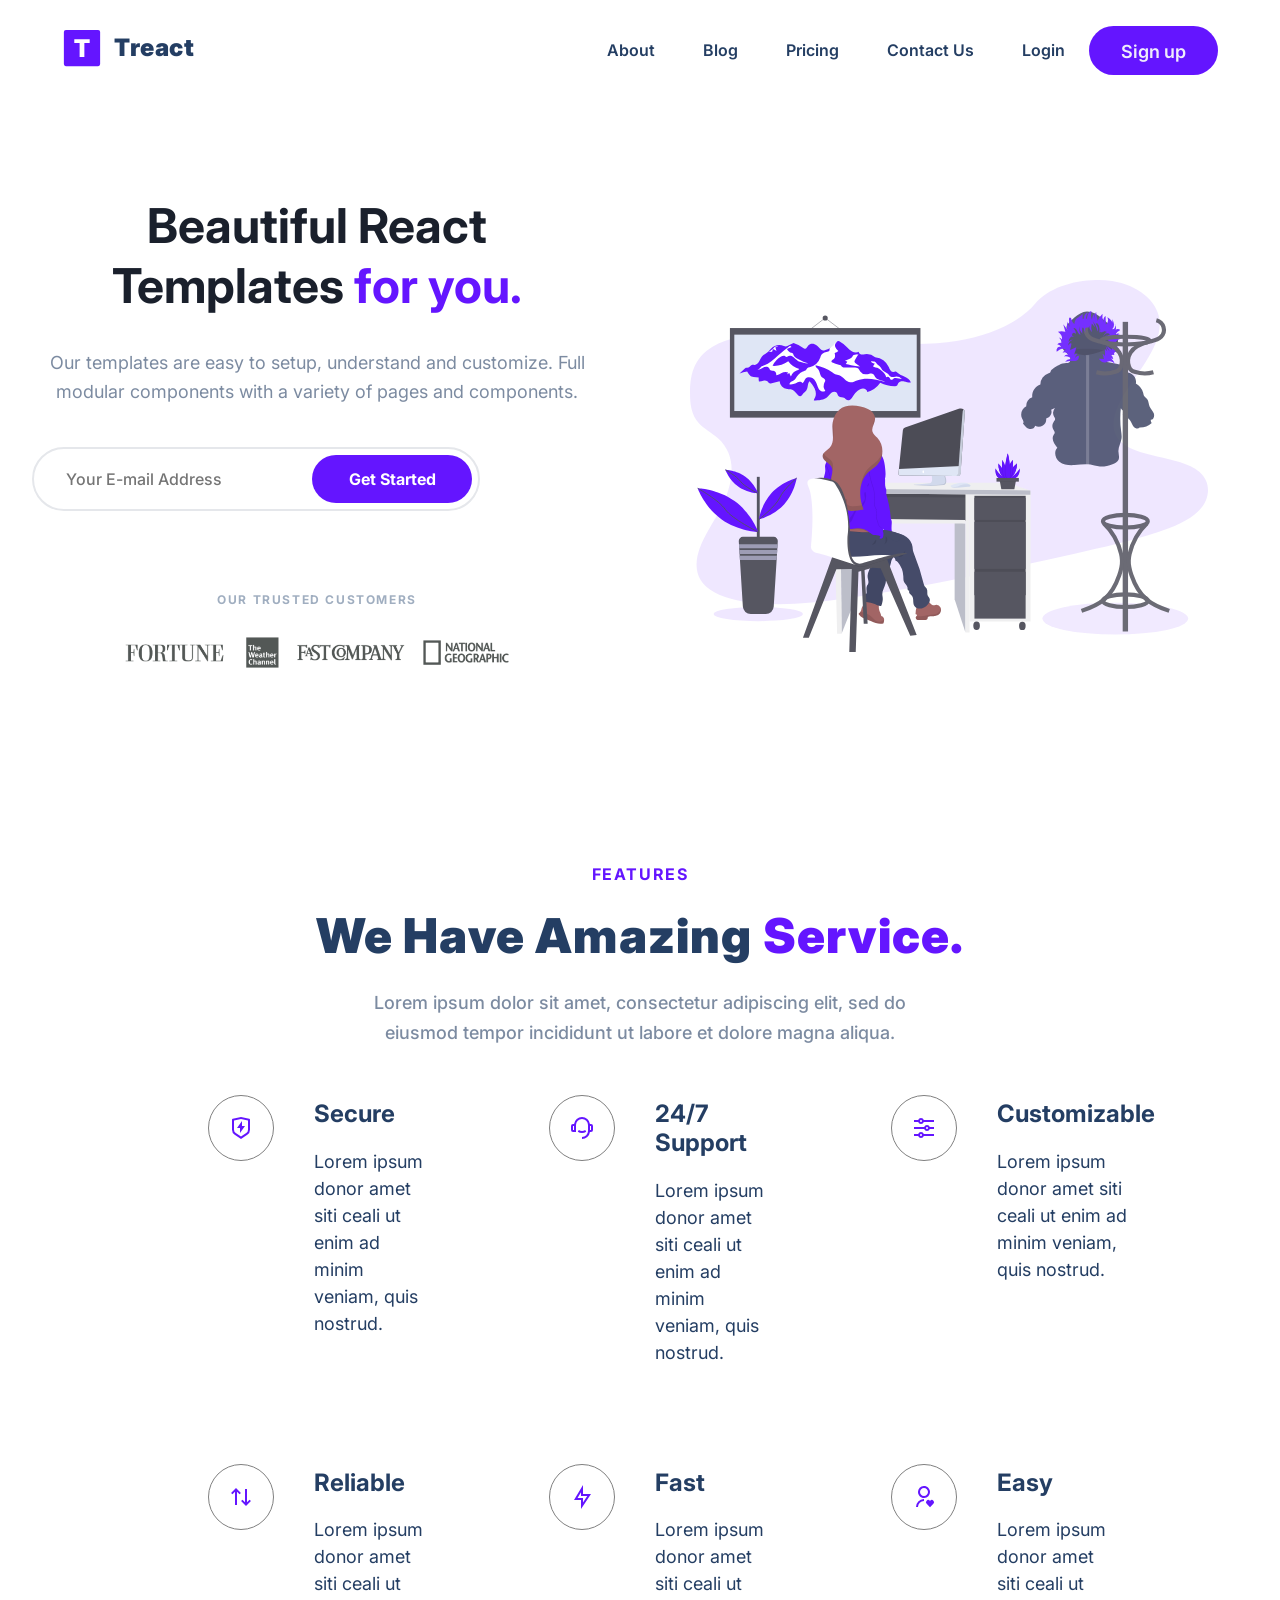
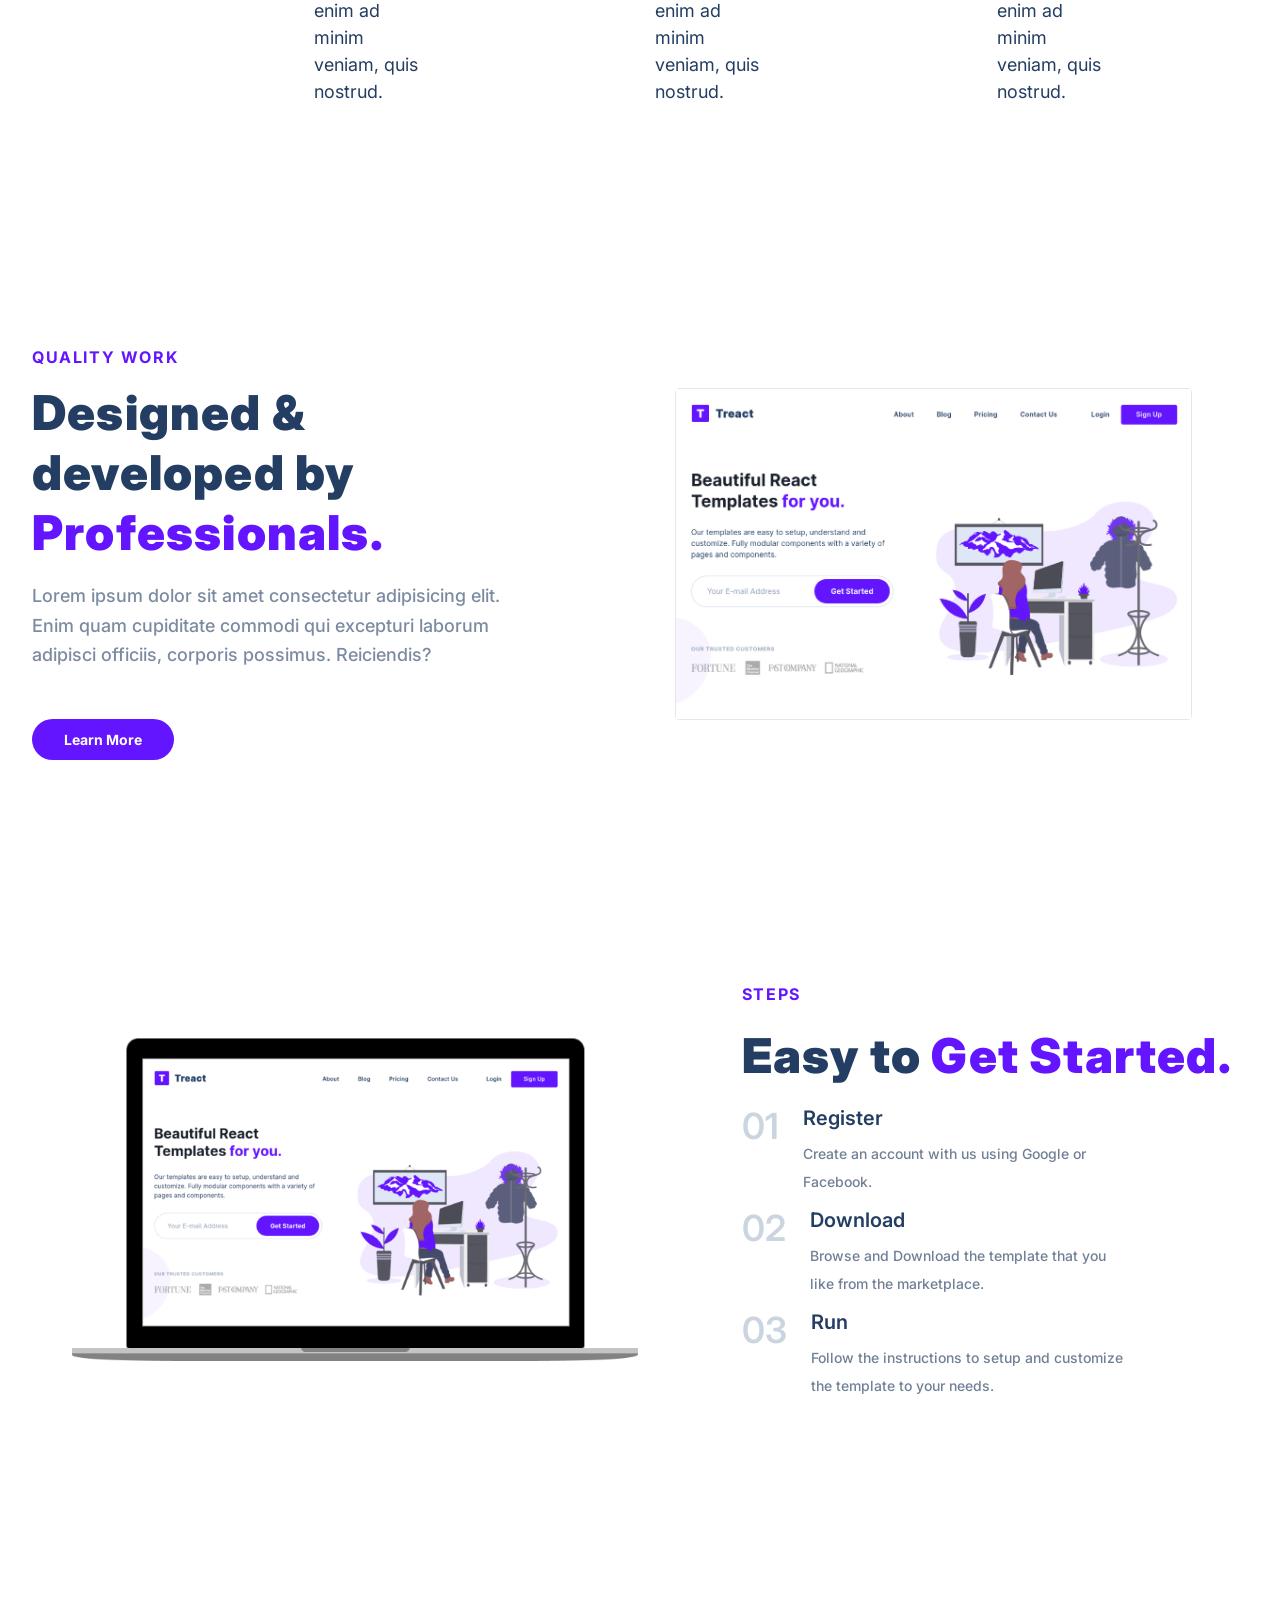
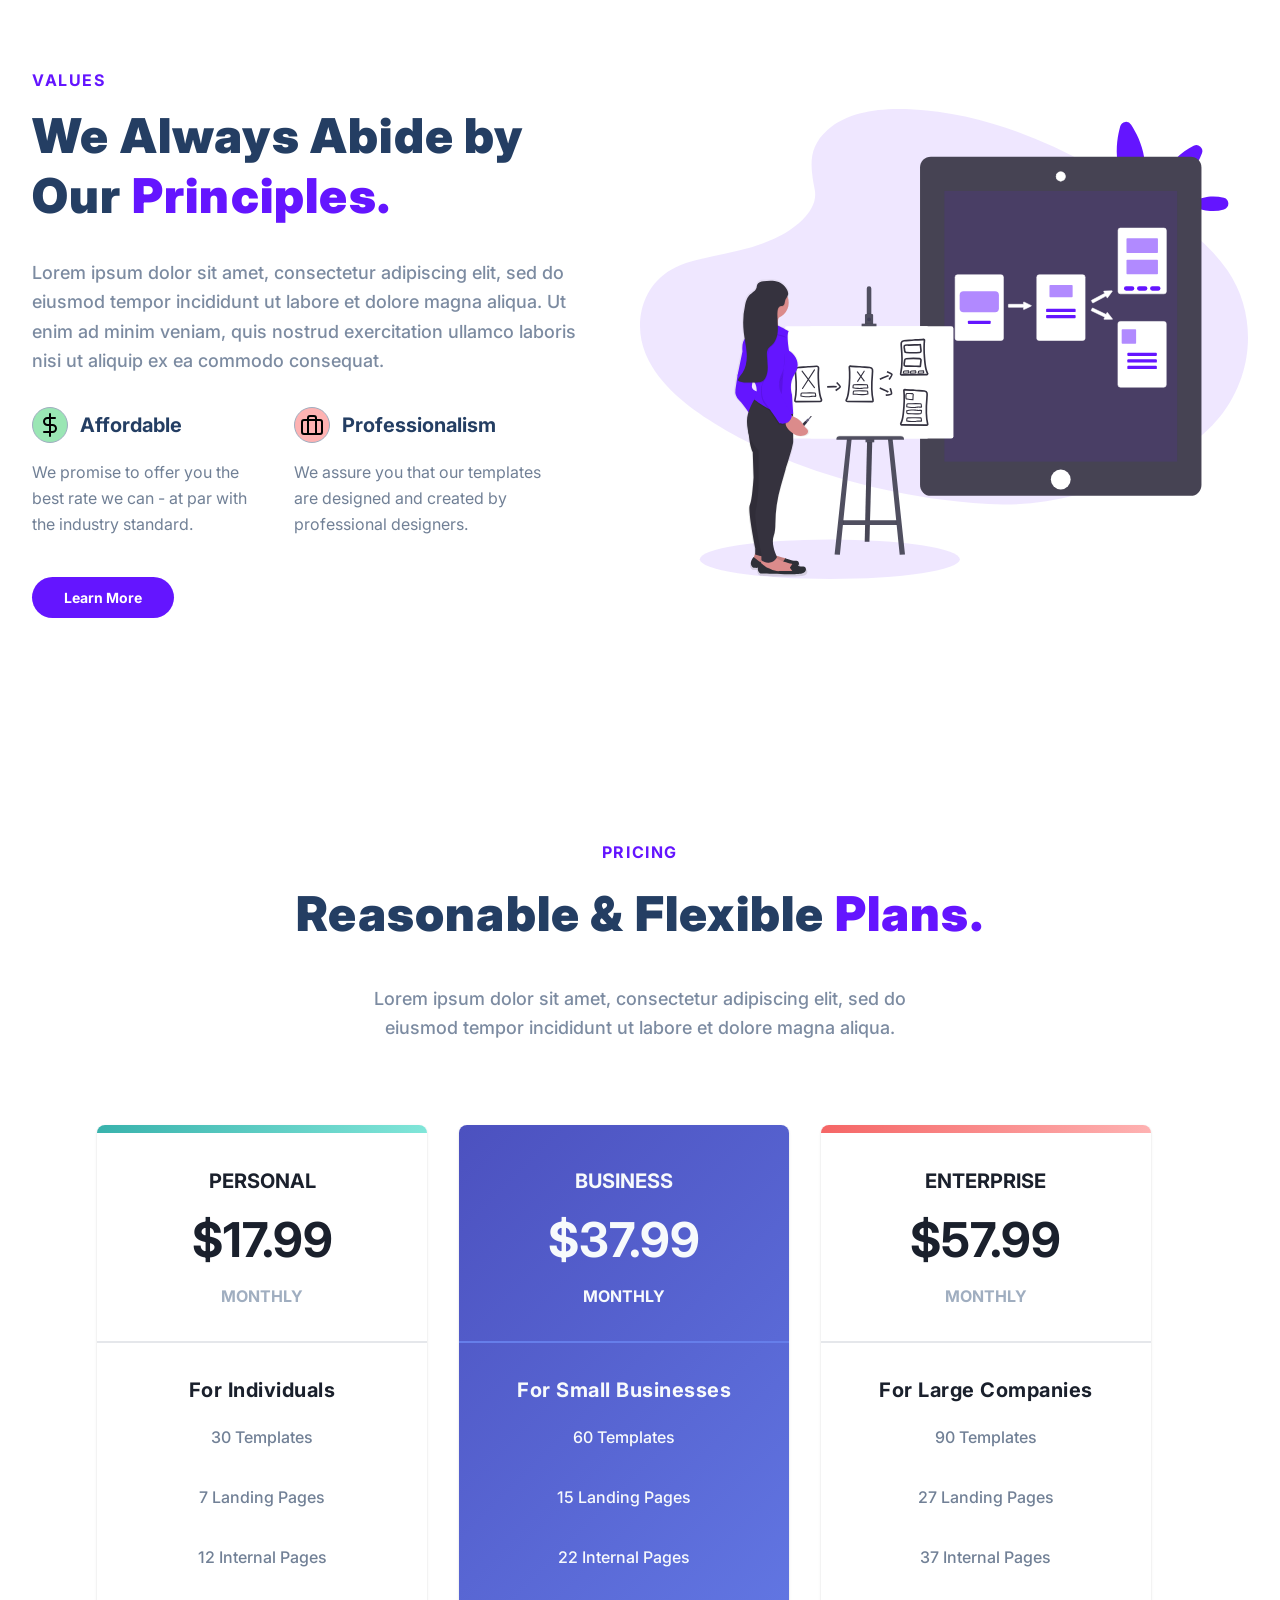
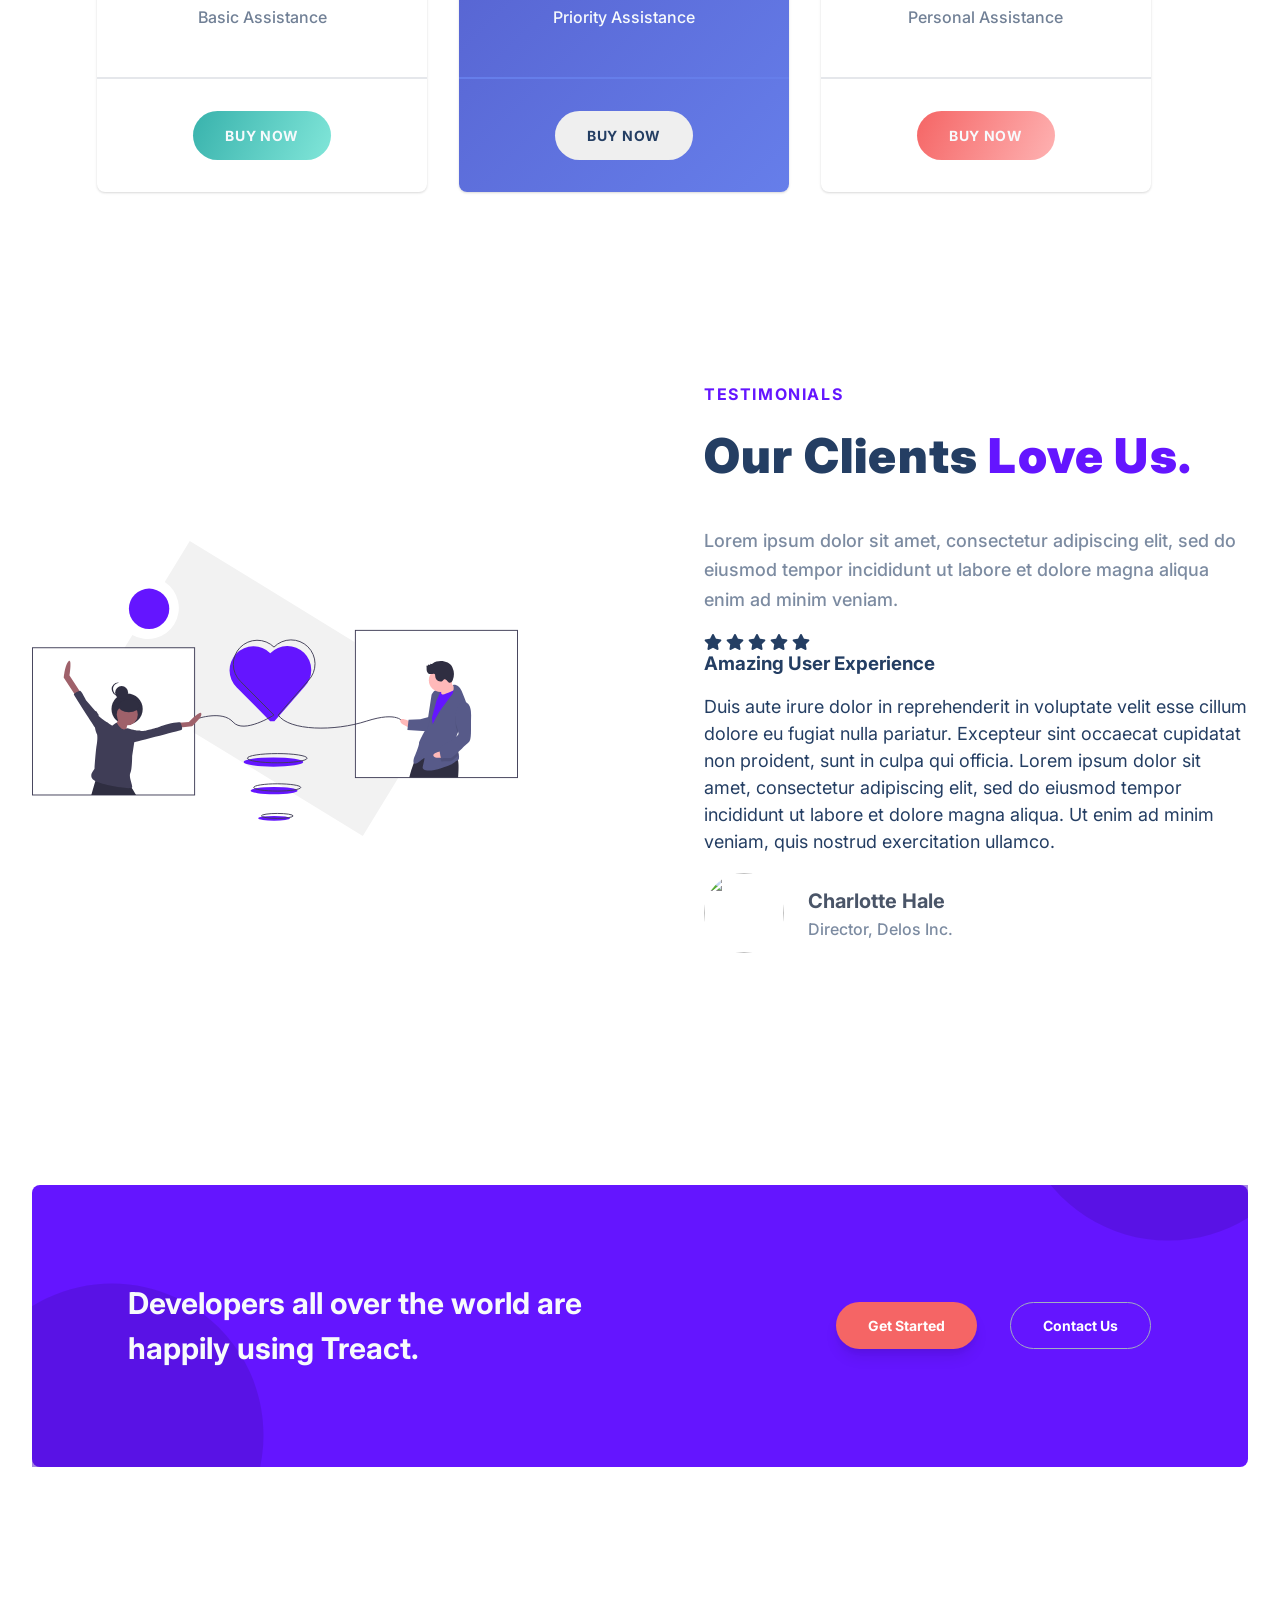
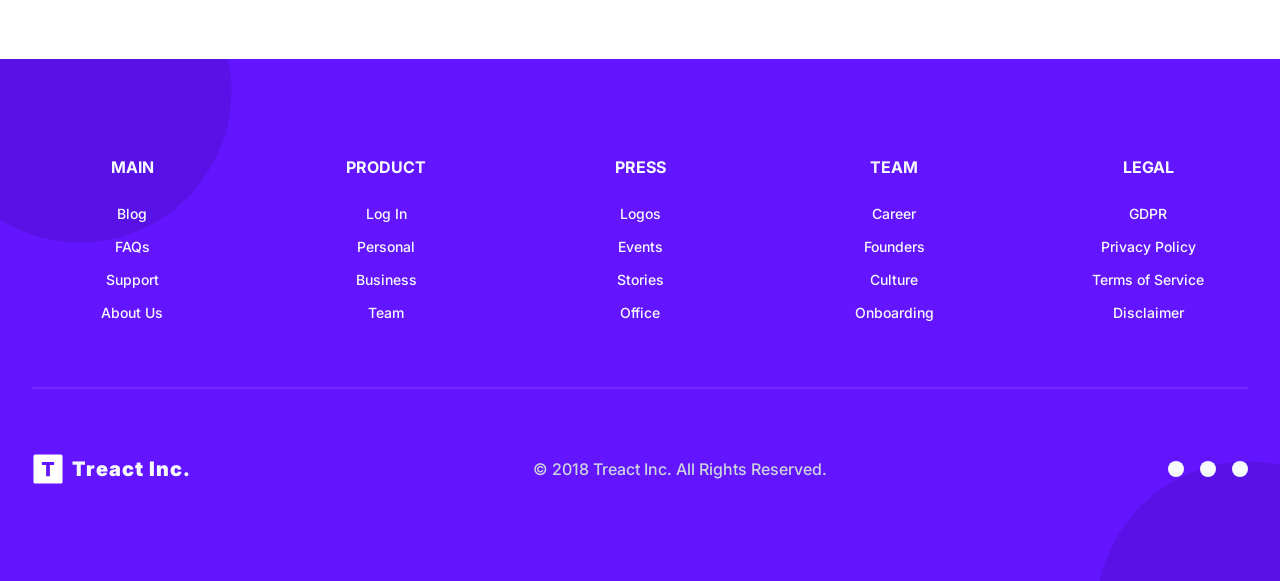
==== commit 13c5c16a: "sixteenth push" ====
--- a/index.html
+++ b/index.html
@@ -887,11 +887,7 @@
 
     <footer>
 
-        <div class="row footer__row">
-
-            <p>&copy; 2024 Treact. All rights reserved.</p>
-
-        </div>
+        
         <svg viewBox="0 0 600 600" class="footer__blob--1">
             <g transform="translate(300,300)">
                 <path
--- a/style.css
+++ b/style.css
@@ -345,7 +345,7 @@
 }
 
 .feature {
-    width: calc(100%/2);
+    width: calc(100%/3);
 }
 
 #features .section__para {
@@ -900,7 +900,7 @@
     position: relative;
     margin-top: 4rem;
     display: flex;
-    width: calc(90%/3);
+    width: calc(100%/3);
     max-width: 24rem;
     flex-direction: column;
     border-radius: 0.5rem;
@@ -1491,8 +1491,9 @@
     margin-top: 48px;
     display: flex;
     flex-direction: column;
-    align-items: flex-start;
+    align-items: center;
     z-index: 2;
+    width: 200px;
 }
 
 .footer__column--link:nth-child(2) {
@@ -1599,6 +1600,9 @@
     .testimonials__img {
         width: 40%;
     }
+    .plan__button {
+        max-width: none;
+    }
 }
 
 @media (max-width: 1024px) {
@@ -1636,7 +1640,6 @@
     #features .section__title, #pricing .section__title {
         font-size: 48px;
     }
-}
     .section__title {
         font-size: 36px;
     }
@@ -1667,10 +1670,35 @@
         padding-top: 5rem;
         padding-bottom: 5rem;
     }
+    .plan {
+        width: 100% 
+        margin-right: 0;
+    }
     #start .container {
         padding-top: 5rem;
         padding-bottom: 5rem;
     }
+    .plan {
+        margin-right: 0px;
+    }
+    .start__title {
+        text-align: center;
+        width: 100%;
+        max-width: 512px;
+    }
+    .start__buttons {
+        width: auto;
+        margin-top: 24px;
+    }
+    .start__button {
+        padding: 16px 32px;
+    }
+    .feature {
+    width: calc(100%/3);
+    }
+}
+
+
 
 @media(max-width: 768px) {
     #quality .row,
@@ -1737,6 +1765,13 @@
     .testimonials__description {
         padding-left: 0;
     }
+    .start__row, .start__buttons {
+        flex-direction: column;
+    }
+    .start__button:nth-child(1) {
+        margin-right: 0;
+        margin: 24px 0;
+    }
     .footer__columns {
         justify-content: flex-start;
     }
@@ -1753,6 +1788,9 @@
     .footer__social--link:first-child {
         margin-left: 0px;
     }
+    .feature {
+    width: calc(100%/2);
+}
    
 }
 
@@ -1787,5 +1825,11 @@
         text-align: center;
         line-height: 1.5;
     }
+    .plan__price {
+        font-size: 36px;
+    }
+    .feature {
+    width: calc(100%);
+}
     
 }
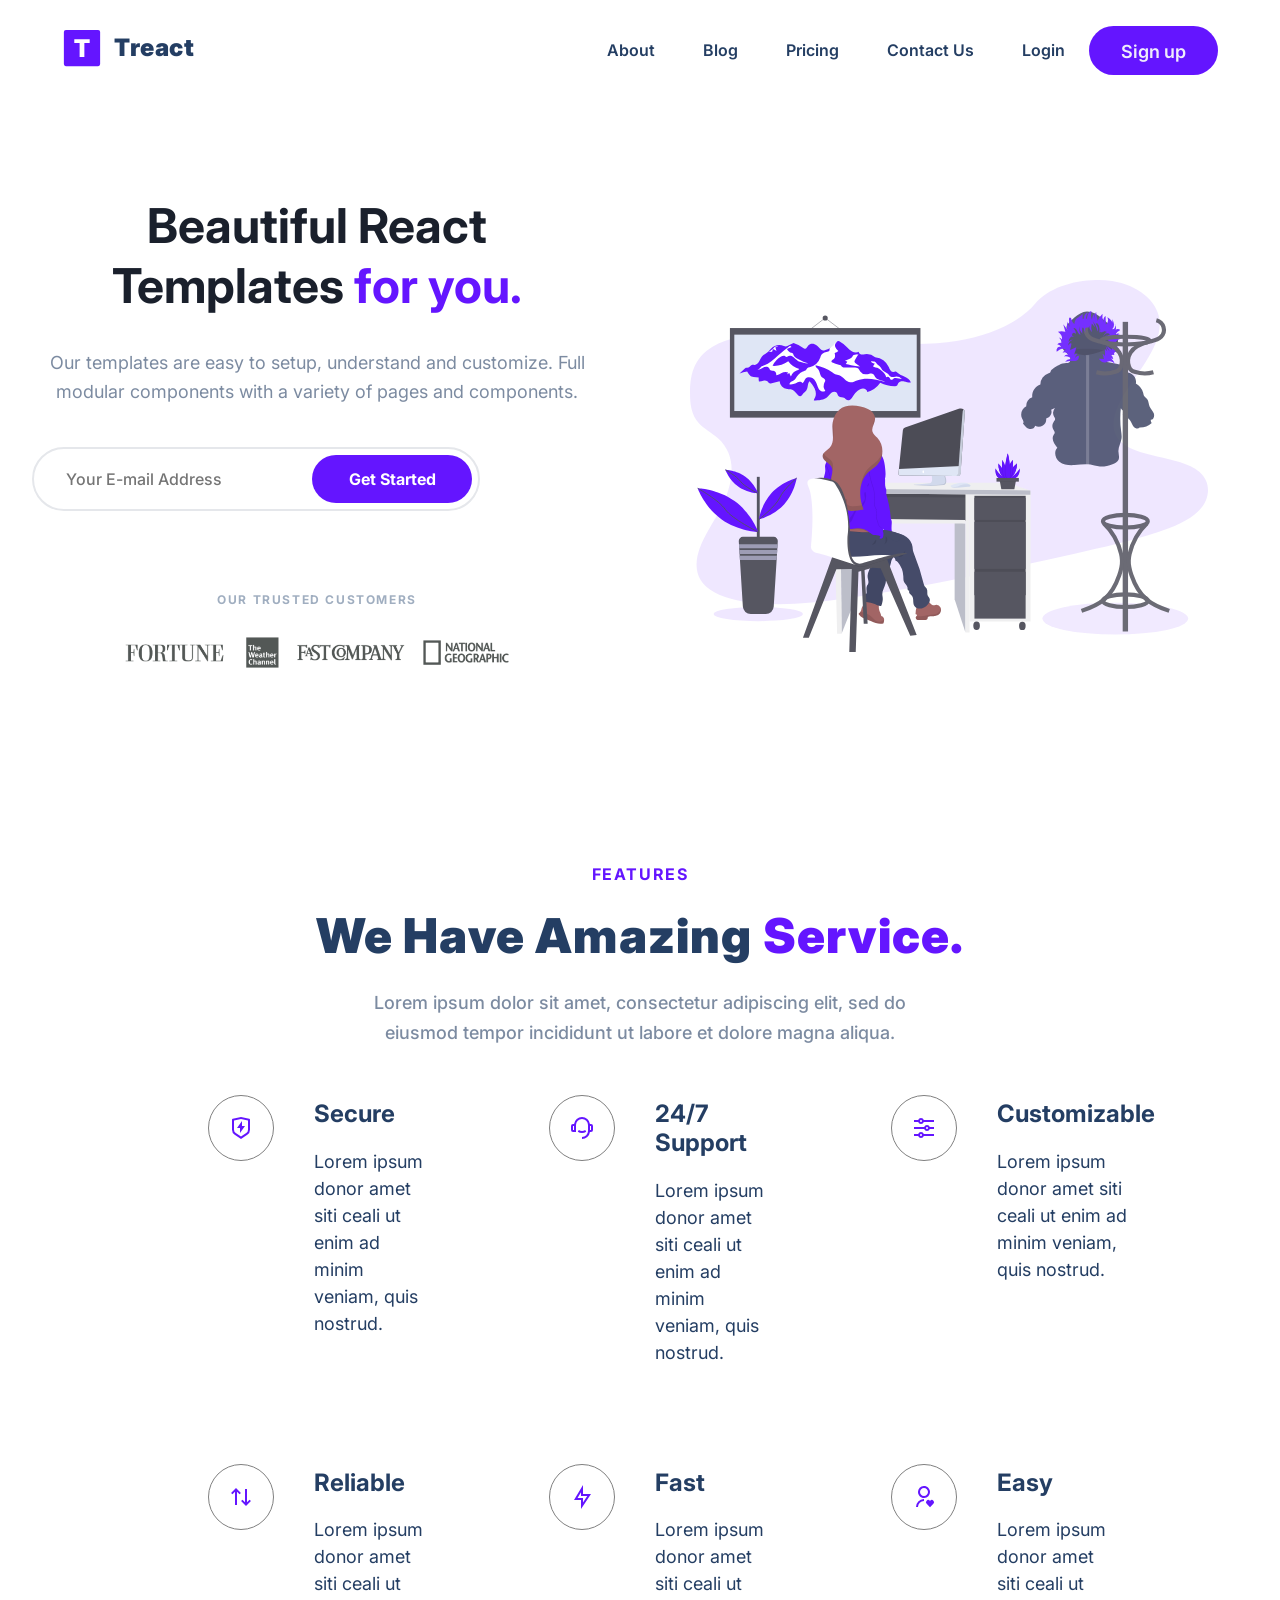
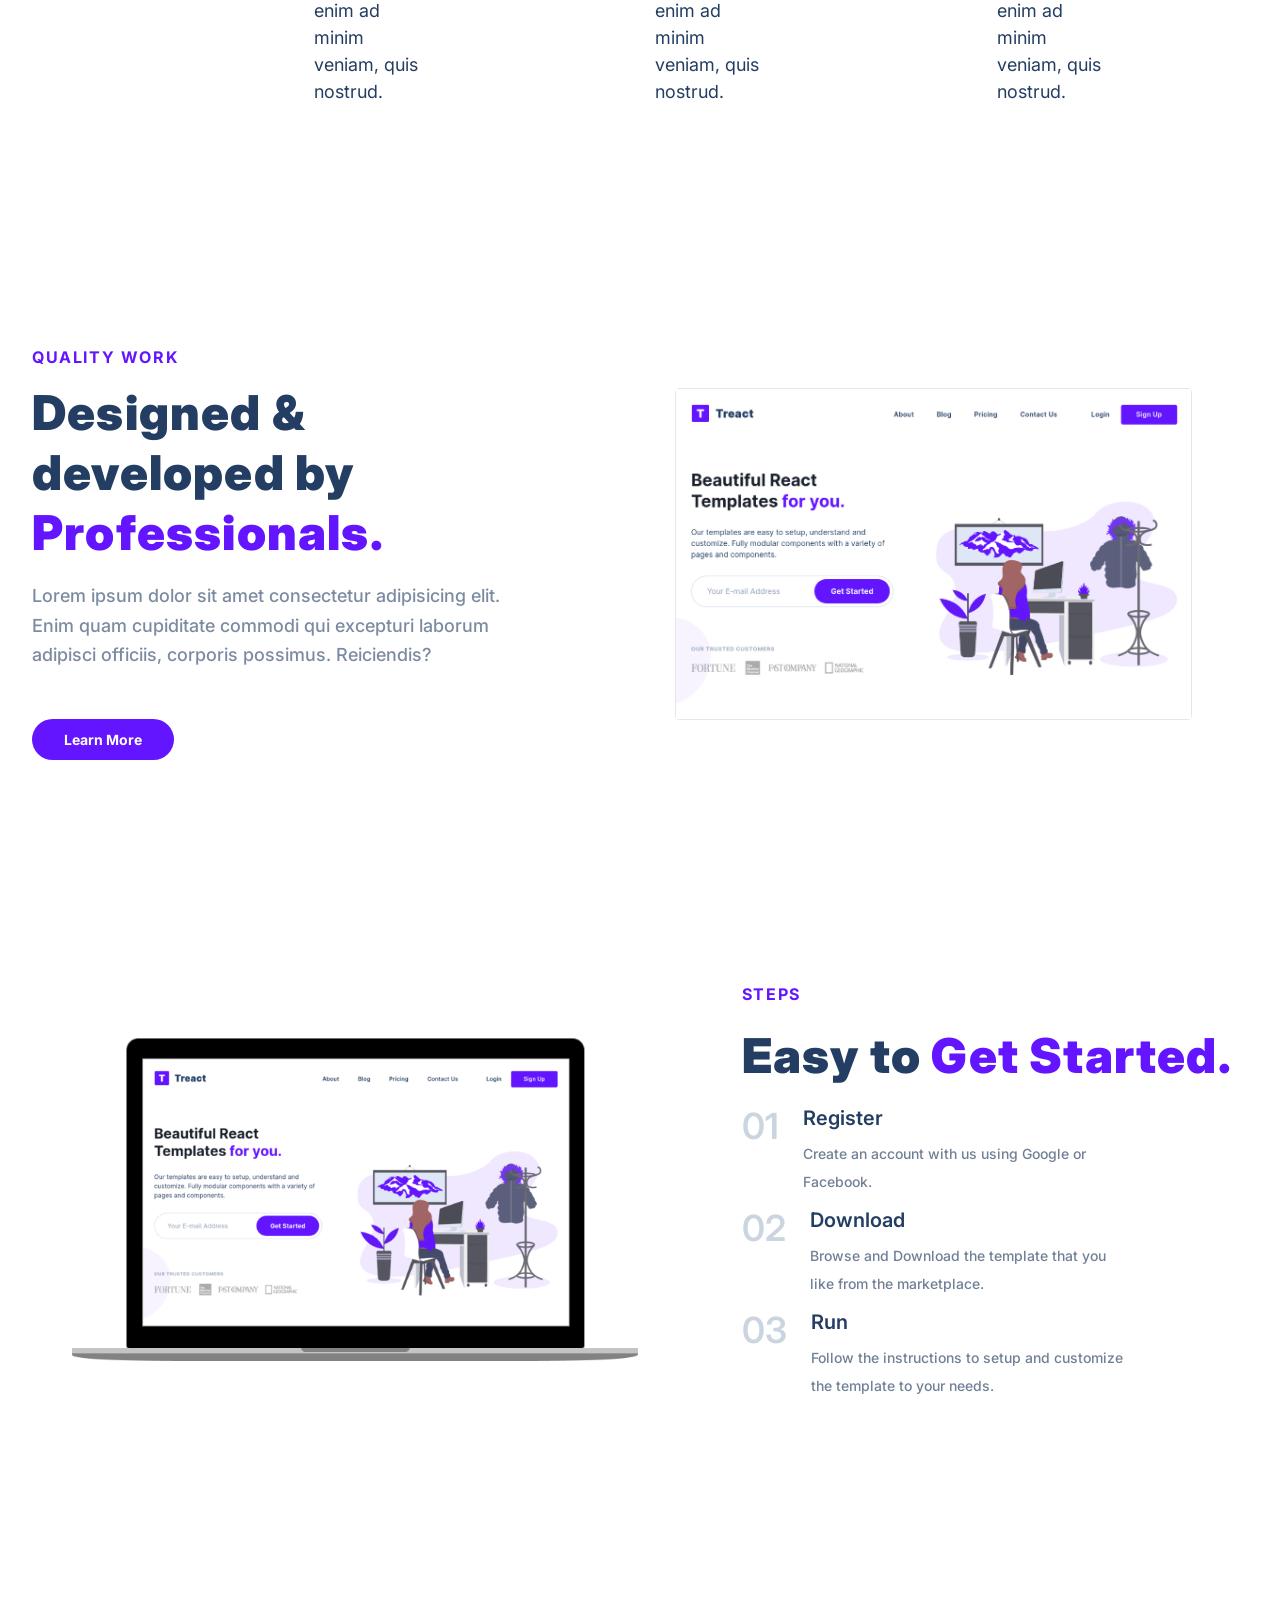
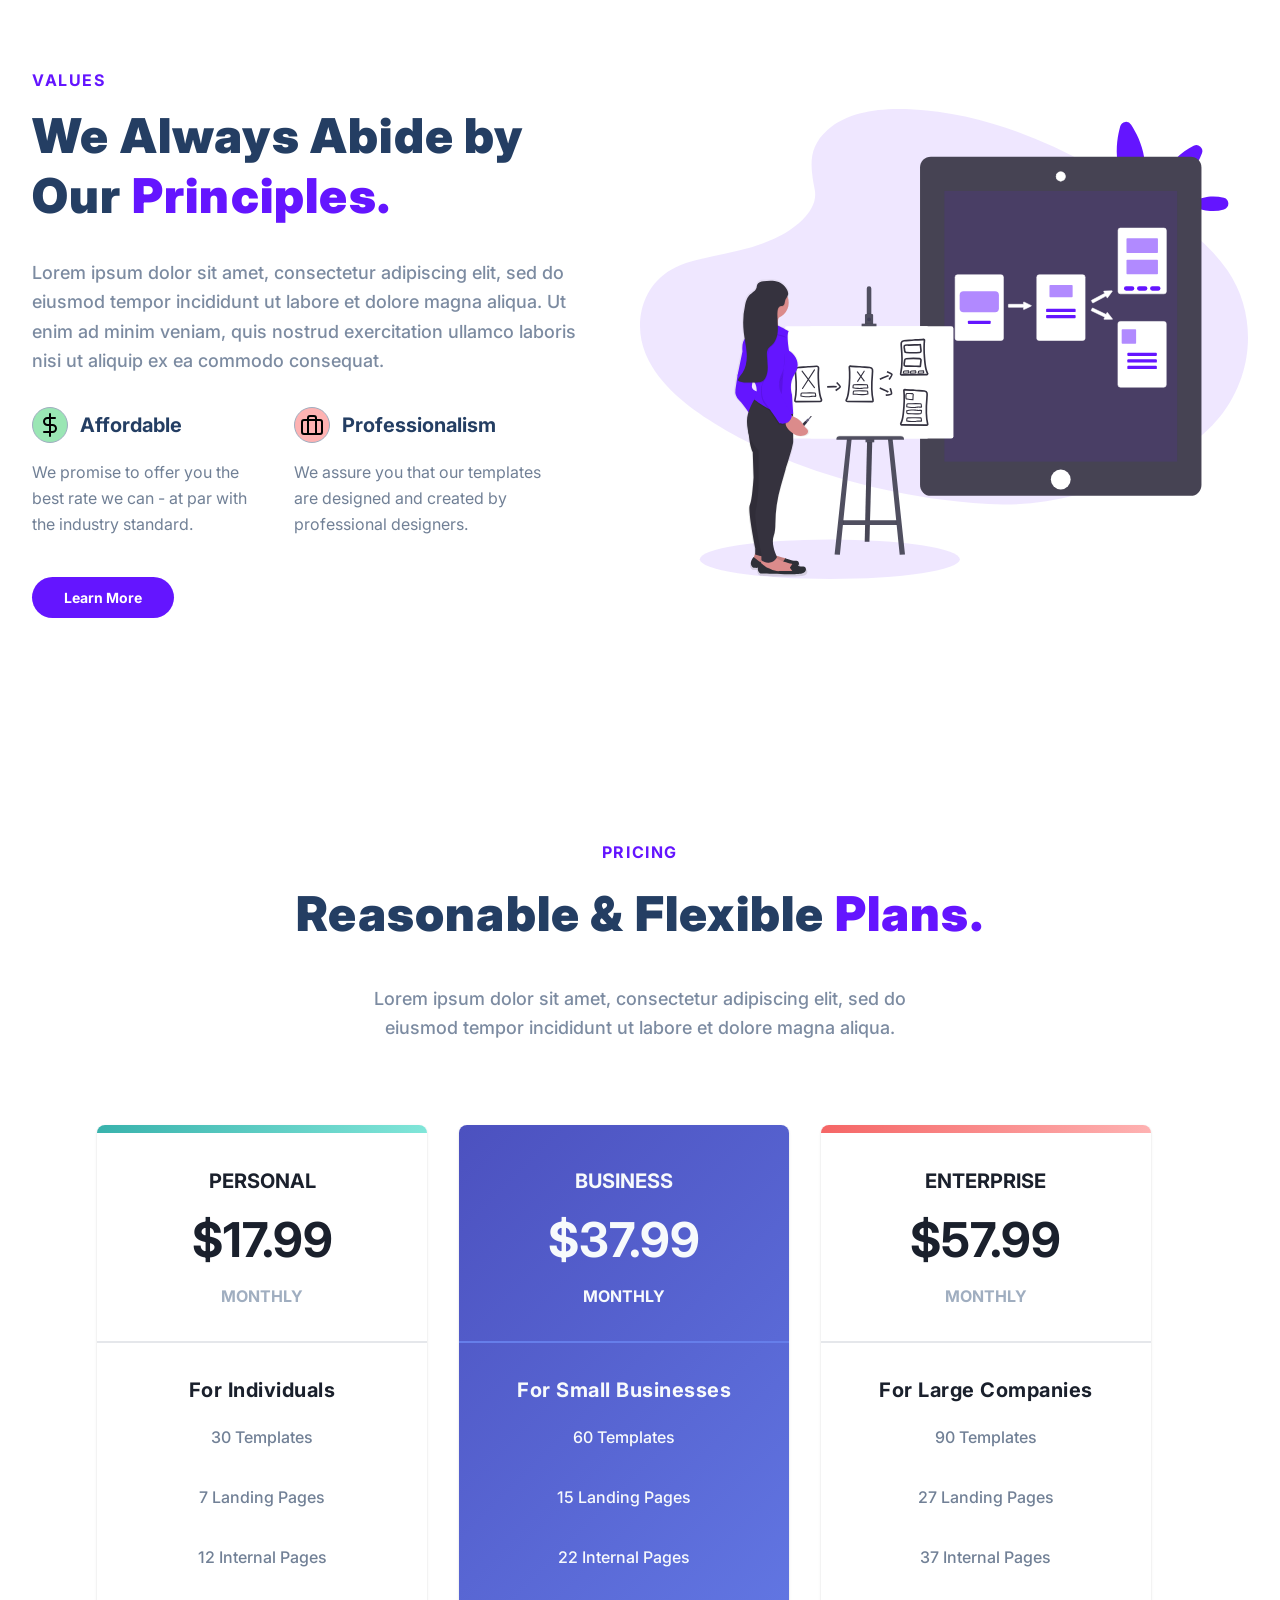
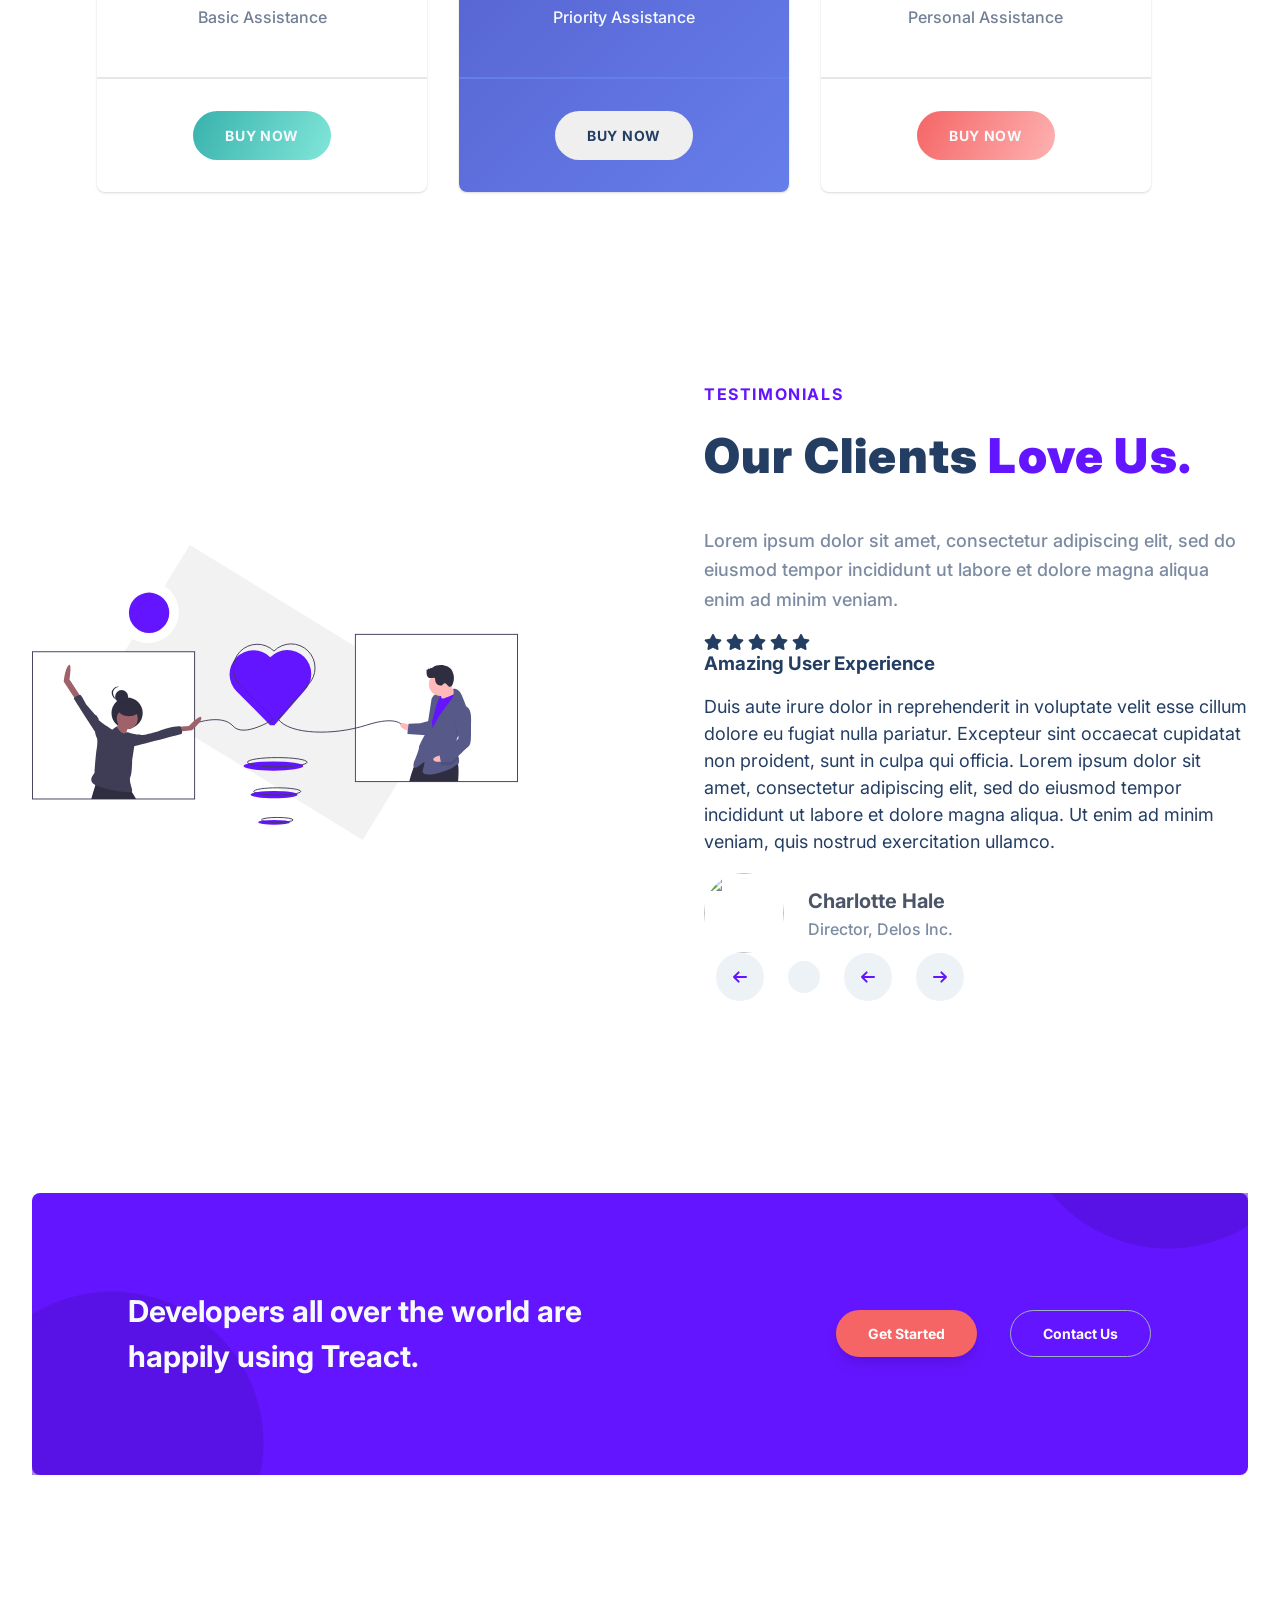
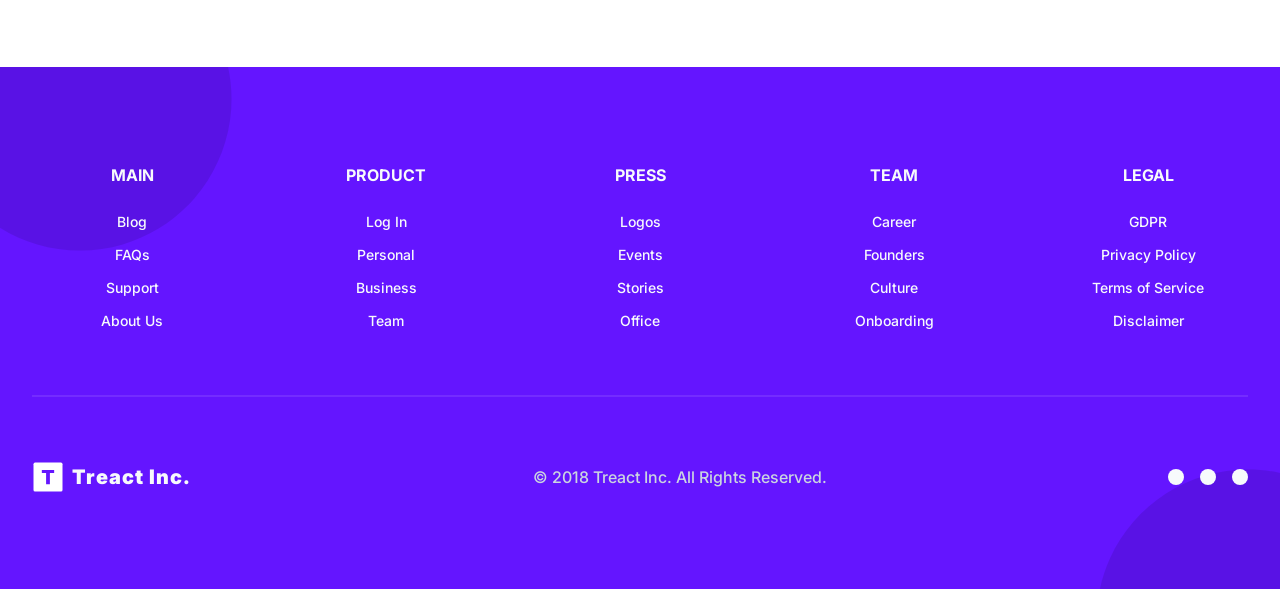
==== commit 4f9cf88e: "sixteenth push" ====
--- a/index.html
+++ b/index.html
@@ -802,12 +802,19 @@
 
                                     <button class="testimonial__button">
 
-                                        <svg fill="none" stroke="rgb(100,21,255)" stroke-linecap="round"
-                                            stroke-linejoin="round" stroke-width="3" viewBox="0 0 24 24">
-
-                                            <path d="M14 5l7 7m0 0l-7 7m7-7H3"></path>
-
-                                        </svg>
+                                        <div class="testimonial__buttons">
+                    <button class="testimonial__button">
+                      <svg fill="none" stroke="rgb(100,21,255)" stroke-linecap="round" stroke-linejoin="round" stroke-width="3" viewBox="0 0 24 24">
+                        <path d="M10 19l-7-7m0 0l7-7m-7 7h18"></path>
+                      </svg>
+                    </button>
+                    <div class="divider"></div>
+                    <button class="testimonial__button">
+                      <svg fill="none" stroke="rgb(100,21,255)" stroke-linecap="round" stroke-linejoin="round" stroke-width="3" viewBox="0 0 24 24">
+                        <path d="M14 5l7 7m0 0l-7 7m7-7H3"></path>
+                      </svg>
+                    </button>
+                  </div>
 
                                     </button>
 
--- a/style.css
+++ b/style.css
@@ -1144,6 +1144,47 @@
     padding: 0 32px;
 }
 
+.testimonial__buttons {
+    display: flex;
+    align-items: center;
+}
+
+.testimonial__button {
+    display: flex;
+    justify-content: center;
+    align-items: center;
+    padding: 16px;
+    background: #edf2f7;
+    border-radius: 50%;
+    margin: 0 12px;
+    transition: all 300ms ease;
+}
+
+button {
+    cursor: pointer;
+    border: none;
+}
+
+.testimonial__button svg {
+    width: 16px;
+    height: 16px;
+}
+
+svg[Attributes Style] {
+    fill: none;
+    stroke: rgb(100, 21, 255);
+    stroke-linecap: round;
+    stroke-linejoin: round;
+    stroke-width: 3;
+}
+
+svg:not(:root) {
+    overflow-clip-margin: content-box;
+    overflow: hidden;
+}
+
+
+
 * {
     margin: 0;
     padding: 0;
@@ -1672,15 +1713,12 @@
     }
     .plan {
         width: 100% 
-        margin-right: 0;
     }
     #start .container {
         padding-top: 5rem;
         padding-bottom: 5rem;
     }
-    .plan {
-        margin-right: 0px;
-    }
+    
     .start__title {
         text-align: center;
         width: 100%;
@@ -1791,6 +1829,10 @@
     .feature {
     width: calc(100%/2);
 }
+ .plan {
+        width: 100% 
+    }
+
    
 }
 
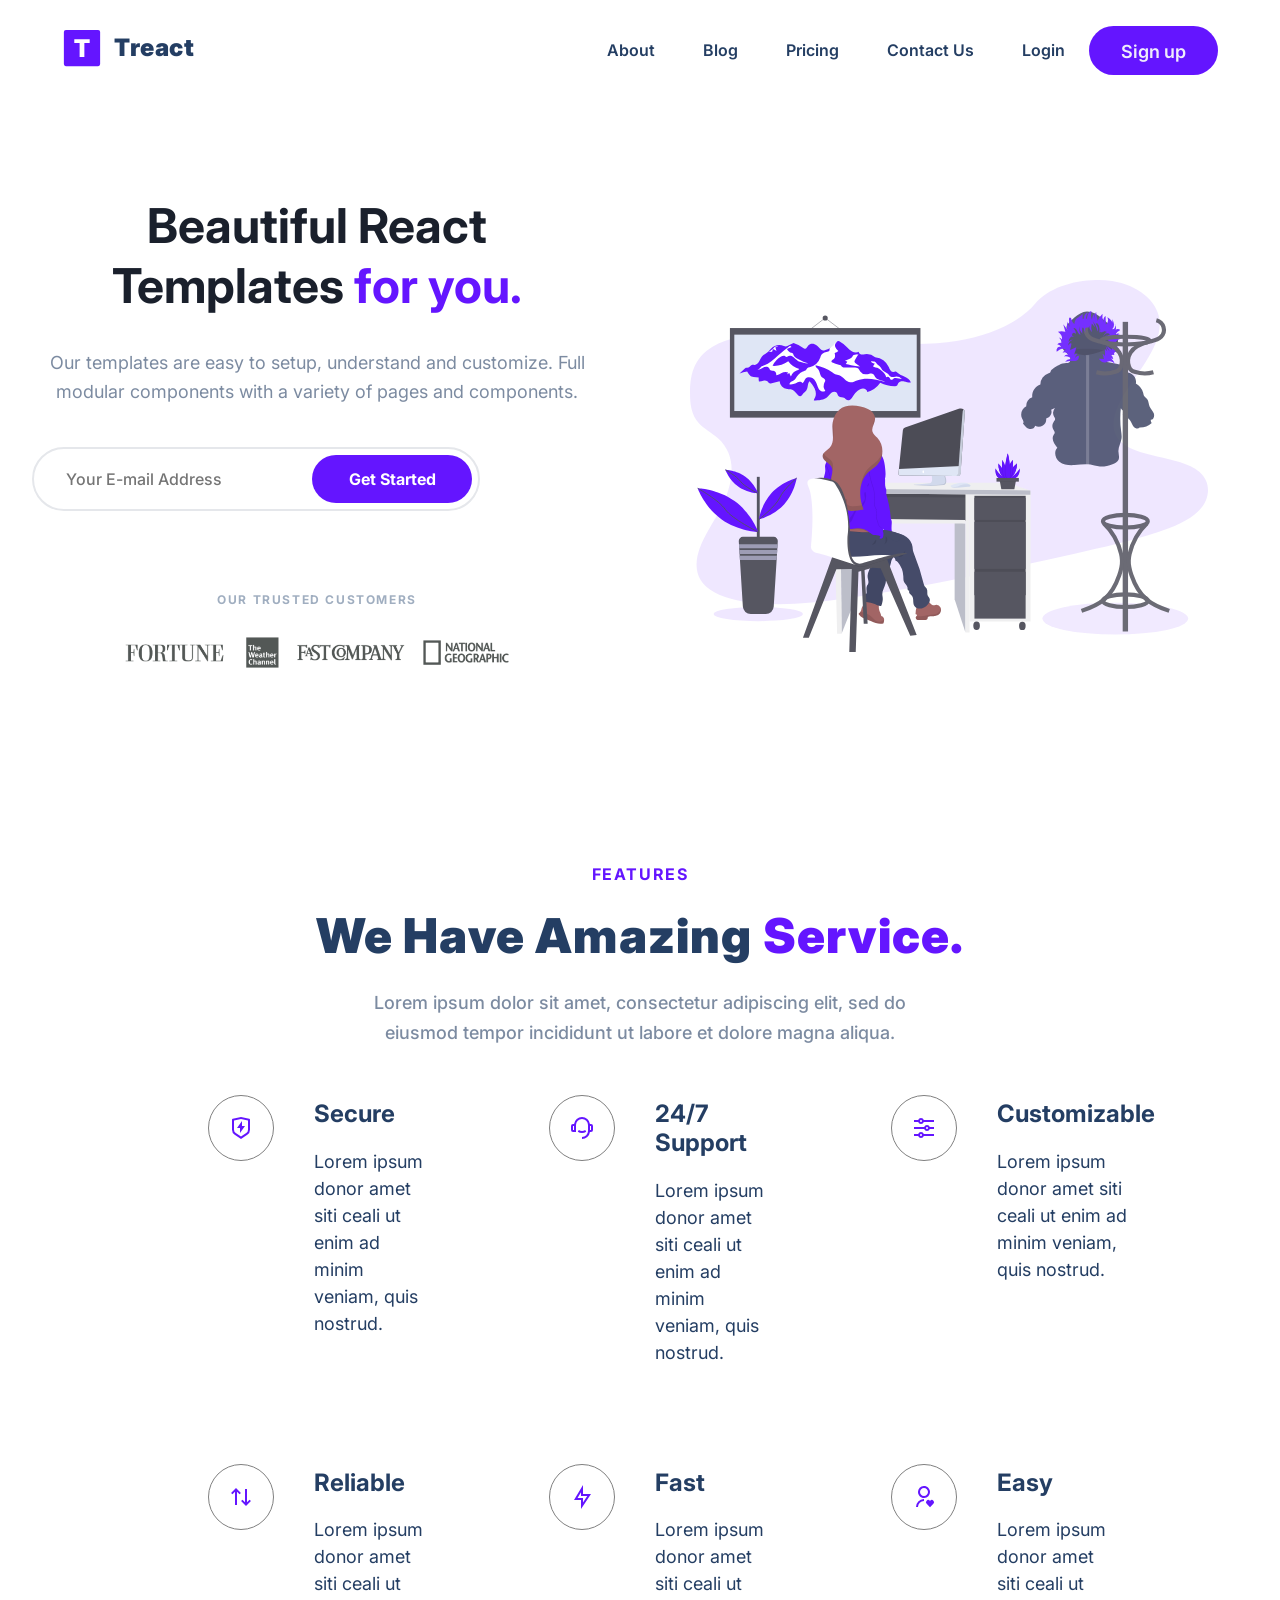
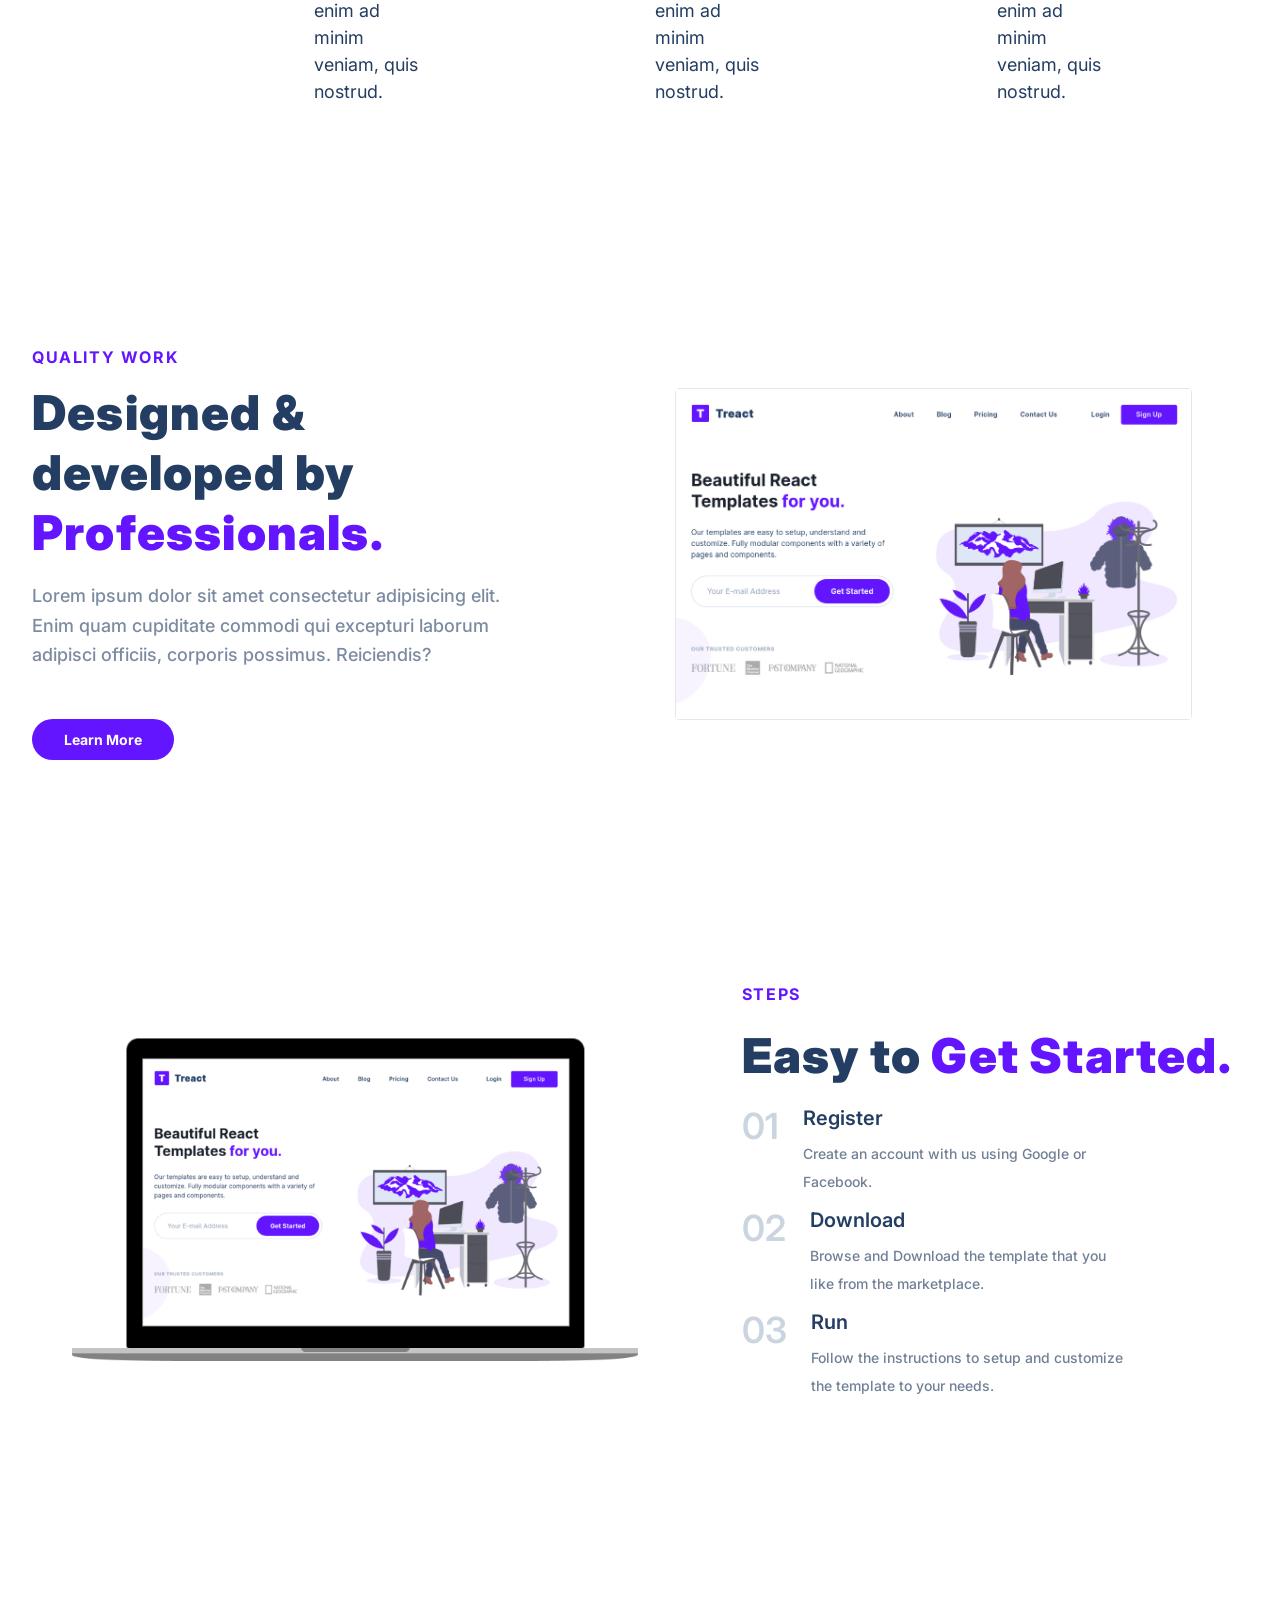
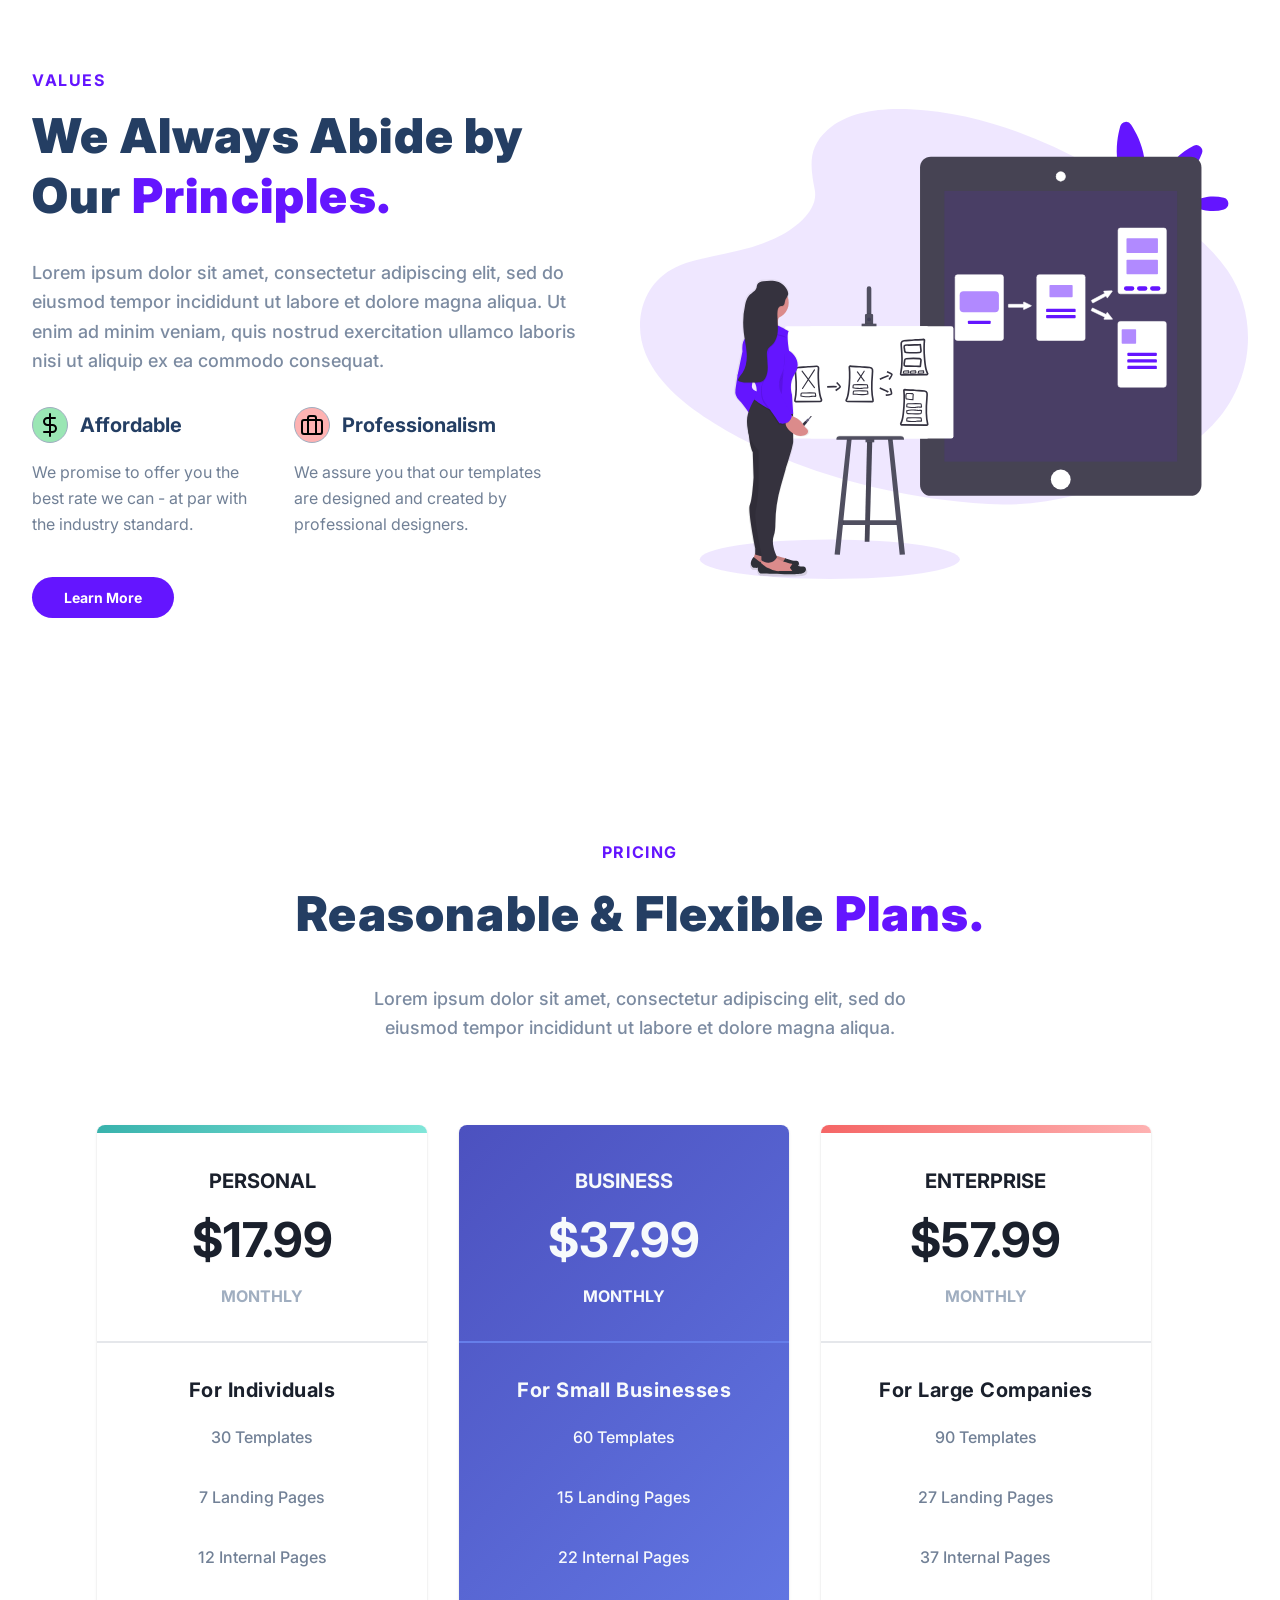
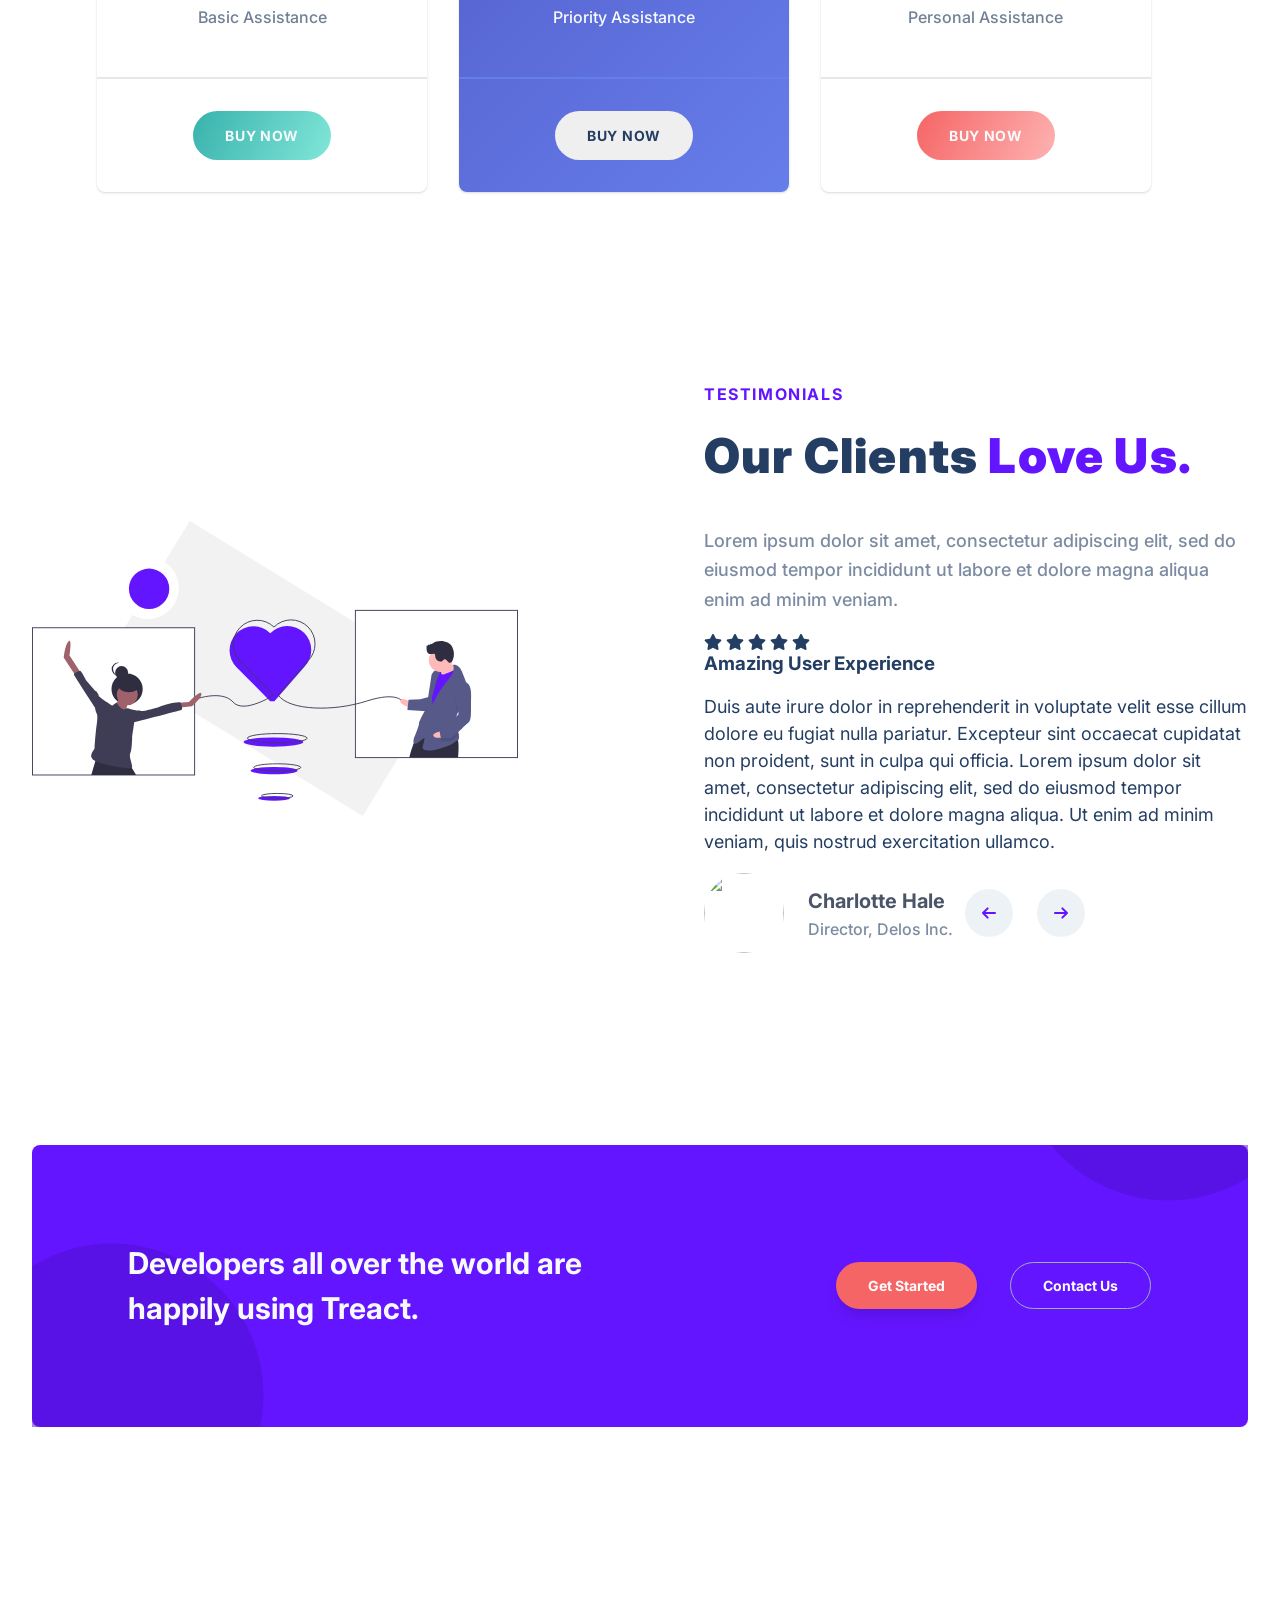
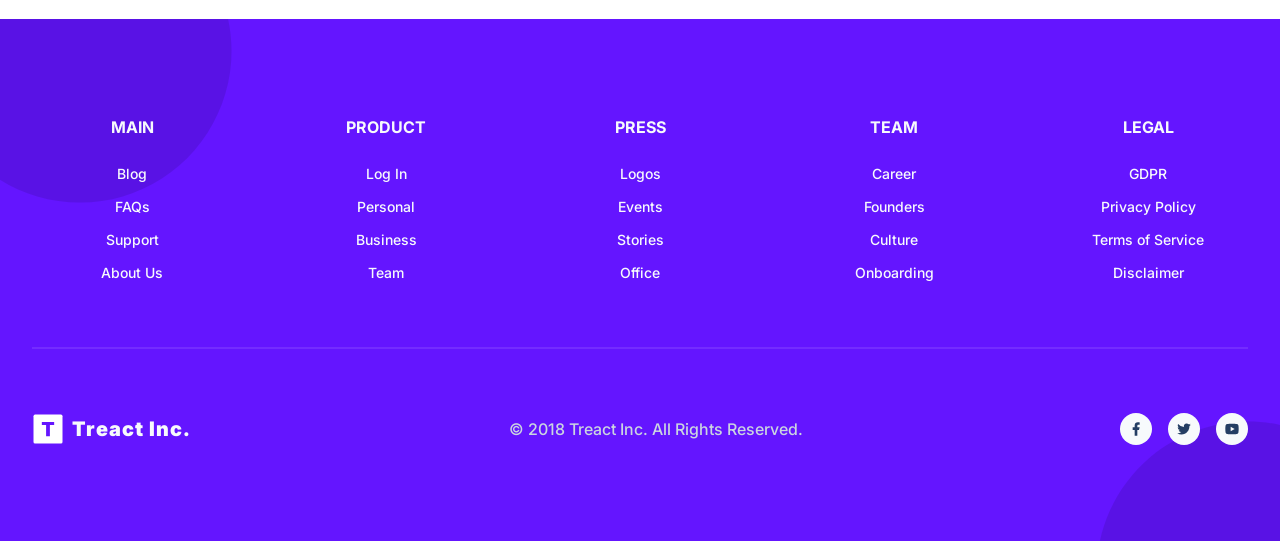
==== commit cc1da3f8: "eighteenth push" ====
--- a/index.html
+++ b/index.html
@@ -783,26 +783,9 @@
 
                                     </div>
 
-                                </div> <!-- closes .testimonial__profile -->
 
                                 <div class="testimonial__buttons">
 
-                                    <button class="testimonial__button">
-
-                                        <svg fill="none" stroke="rgb(100,21,255)" stroke-linecap="round"
-                                            stroke-linejoin="round" stroke-width="3" viewBox="0 0 24 24">
-
-                                            <path d="M10 19l-7-7m0 0l7-7m-7 7h18"></path>
-
-                                        </svg>
-
-                                    </button>
-
-                                    <div class="divider"></div>
-
-                                    <button class="testimonial__button">
-
-                                        <div class="testimonial__buttons">
                     <button class="testimonial__button">
                       <svg fill="none" stroke="rgb(100,21,255)" stroke-linecap="round" stroke-linejoin="round" stroke-width="3" viewBox="0 0 24 24">
                         <path d="M10 19l-7-7m0 0l7-7m-7 7h18"></path>
--- a/style.css
+++ b/style.css
@@ -363,13 +363,6 @@
     align-items: flex-start;
     padding: 32px 24px;
 }
-* {
-    margin: 0;
-    padding: 0;
-    box-sizing: border-box;
-    font-family: "Inter", sans-serif;
-    color: #243e63;
-}
 
 div {
     display: block;
@@ -391,13 +384,6 @@
 
 img {
     width: 100%;
-}
-* {
-    margin: 0;
-    padding: 0;
-    box-sizing: border-box;
-    font-family: "Inter", sans-serif;
-    color: #243e63;
 }
 
 img {
@@ -421,16 +407,6 @@
     color: #7c8ba1;
     line-height: 1.625;
 }
-
-* {
-    margin: 0;
-    padding: 0;
-    box-sizing: border-box;
-    font-family: "Inter", sans-serif;
-    color: #243e63;
-}
-
-
 
 /* 
 
@@ -584,14 +560,6 @@
 
 .container {
     padding: 96px 0;
-}
-
-* {
-    margin: 0;
-    padding: 0;
-    box-sizing: border-box;
-    font-family: "Inter", sans-serif;
-    color: #243e63;
 }
 
 div {
@@ -914,15 +882,6 @@
     box-shadow: rgba(0, 0, 0, 0) 0px 0px 0px 0px, rgba(0, 0, 0, 0) 0px 0px 0px 0px, rgba(0, 0, 0, 0.1) 0px 1px 3px 0px, rgba(0, 0, 0, 0.06) 0px 1px 2px 0px;
 }
 
-* {
-    margin: 0;
-    padding: 0;
-    box-sizing: border-box;
-    font-family: "Inter", sans-serif;
-    color: #243e63;
-}
-
-
 .plan__stripe {
     position: absolute;
     left: 0px;
@@ -1037,14 +996,6 @@
     border-top-width: 2px;
     border-bottom-width: 2px;
     padding: 2rem;
-}
-
-* {
-    margin: 0;
-    padding: 0;
-    box-sizing: border-box;
-    font-family: "Inter", sans-serif;
-    color: #243e63;
 }
 
 .plan:nth-child(1) .plan__stripe, .plan:nth-child(1) .plan__button {
@@ -1165,6 +1116,10 @@
     border: none;
 }
 
+.testimonial__button:hover {
+    background-color: rgb(229, 231, 235 );
+}
+
 .testimonial__button svg {
     width: 16px;
     height: 16px;
@@ -1183,16 +1138,6 @@
     overflow: hidden;
 }
 
-
-
-* {
-    margin: 0;
-    padding: 0;
-    box-sizing: border-box;
-    font-family: "Inter", sans-serif;
-    color: #243e63;
-}
-
 section {
     display: block;
     unicode-bidi: isolate;
@@ -1297,14 +1242,6 @@
 #start .row {
   position: relative;
   overflow: hidden;
-}
-
-* {
-    margin: 0;
-    padding: 0;
-    box-sizing: border-box;
-    font-family: "Inter", sans-serif;
-    color: #243e63;
 }
 
 .start__row {
@@ -1541,14 +1478,6 @@
     margin-top: 24px;
 }
 
-* {
-    margin: 0;
-    padding: 0;
-    box-sizing: border-box;
-    font-family: "Inter", sans-serif;
-    color: #243e63;
-}
-
 :not(svg) {
     transform-origin: 0px 0px;
 }
@@ -1616,6 +1545,11 @@
     transition: all 300ms ease;
 }
 
+.footer__social--link svg {
+    height: 16px;
+    width: 16px;
+}
+
 .footer__bottom {
     display: flex;
     justify-content: space-between;
